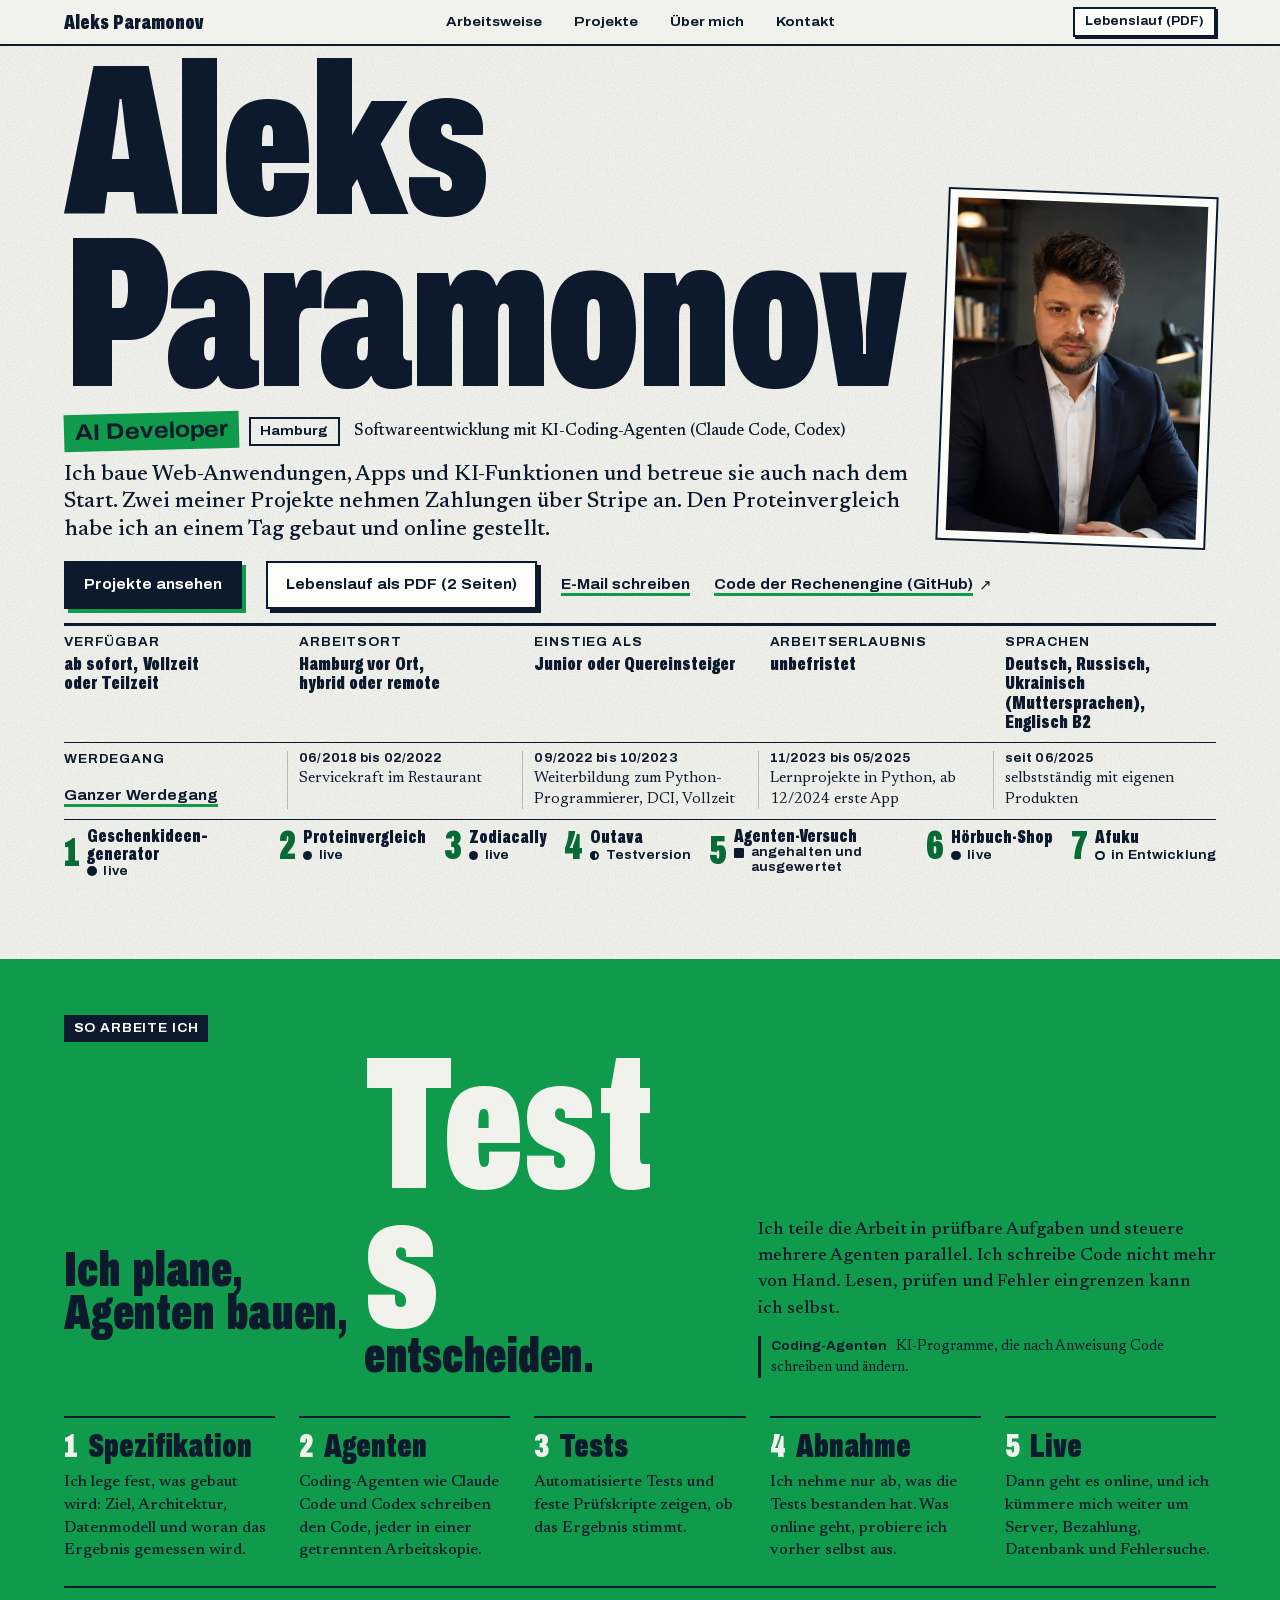
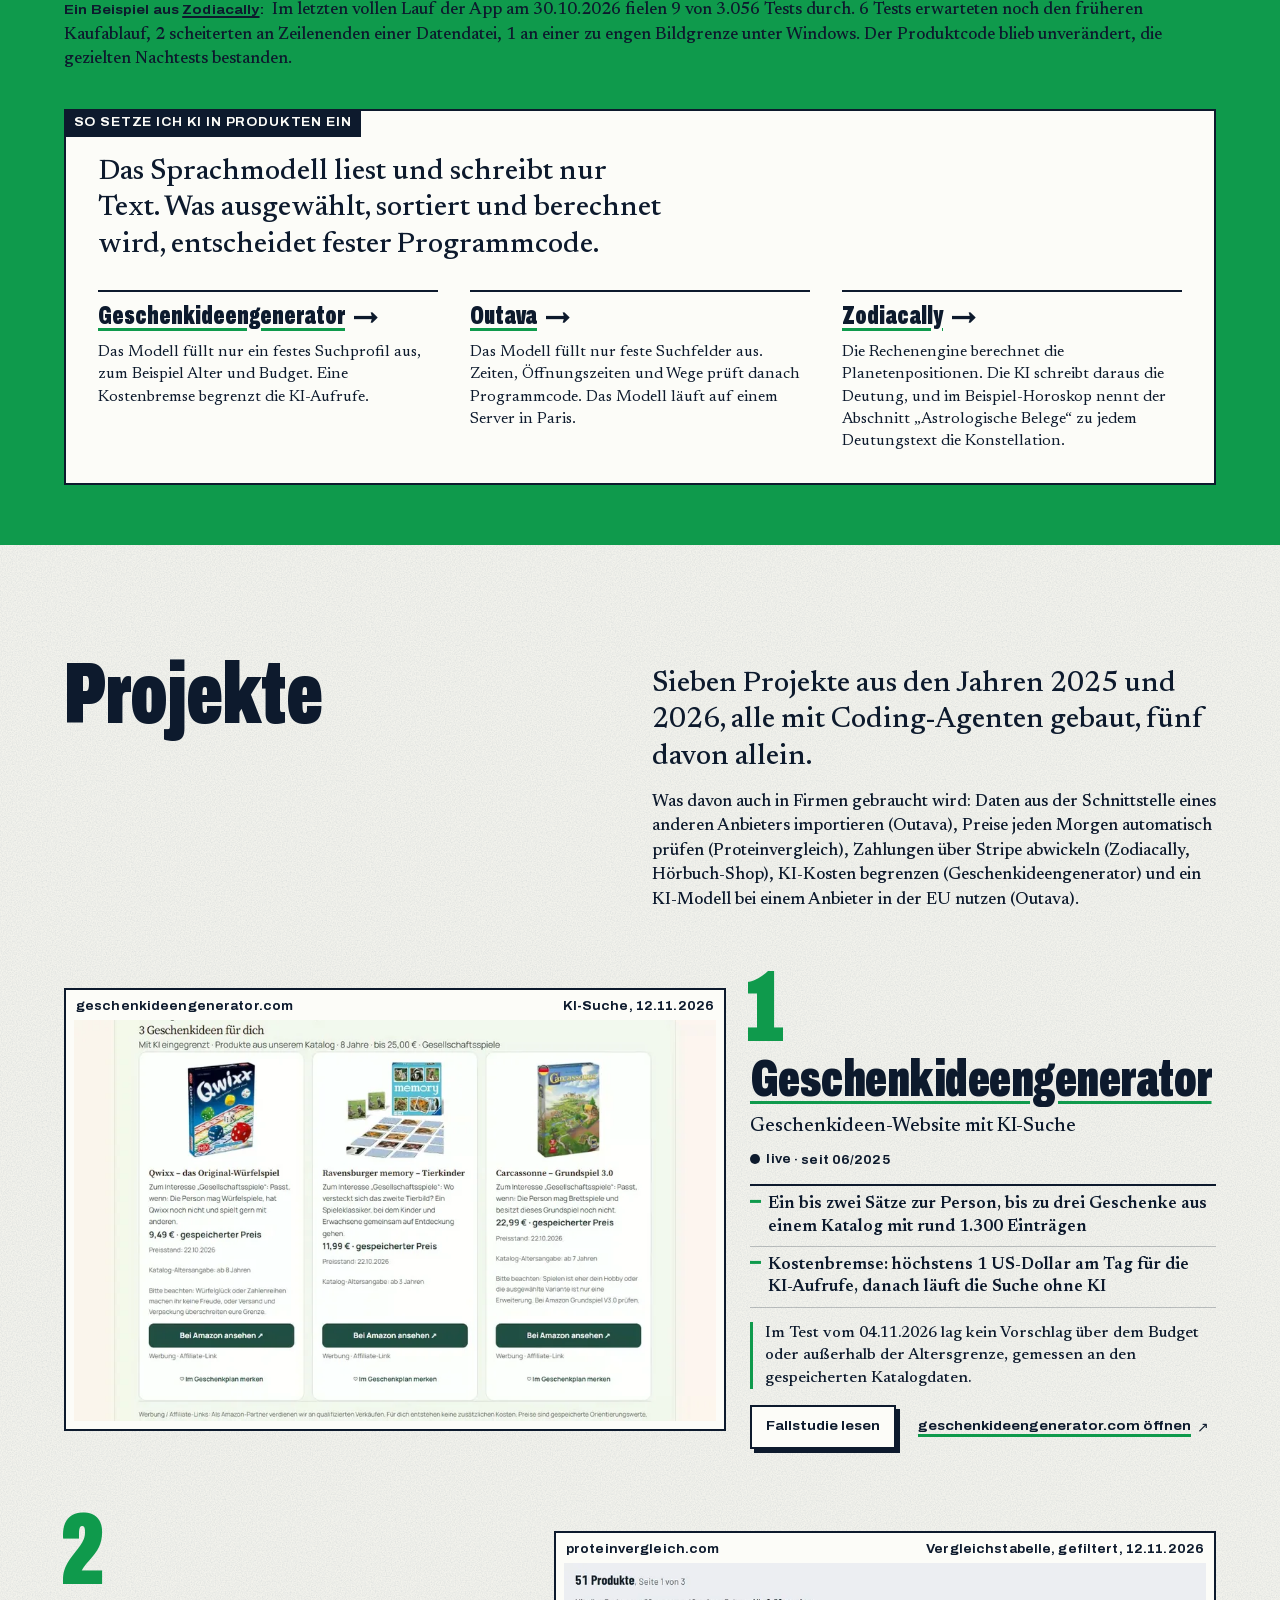
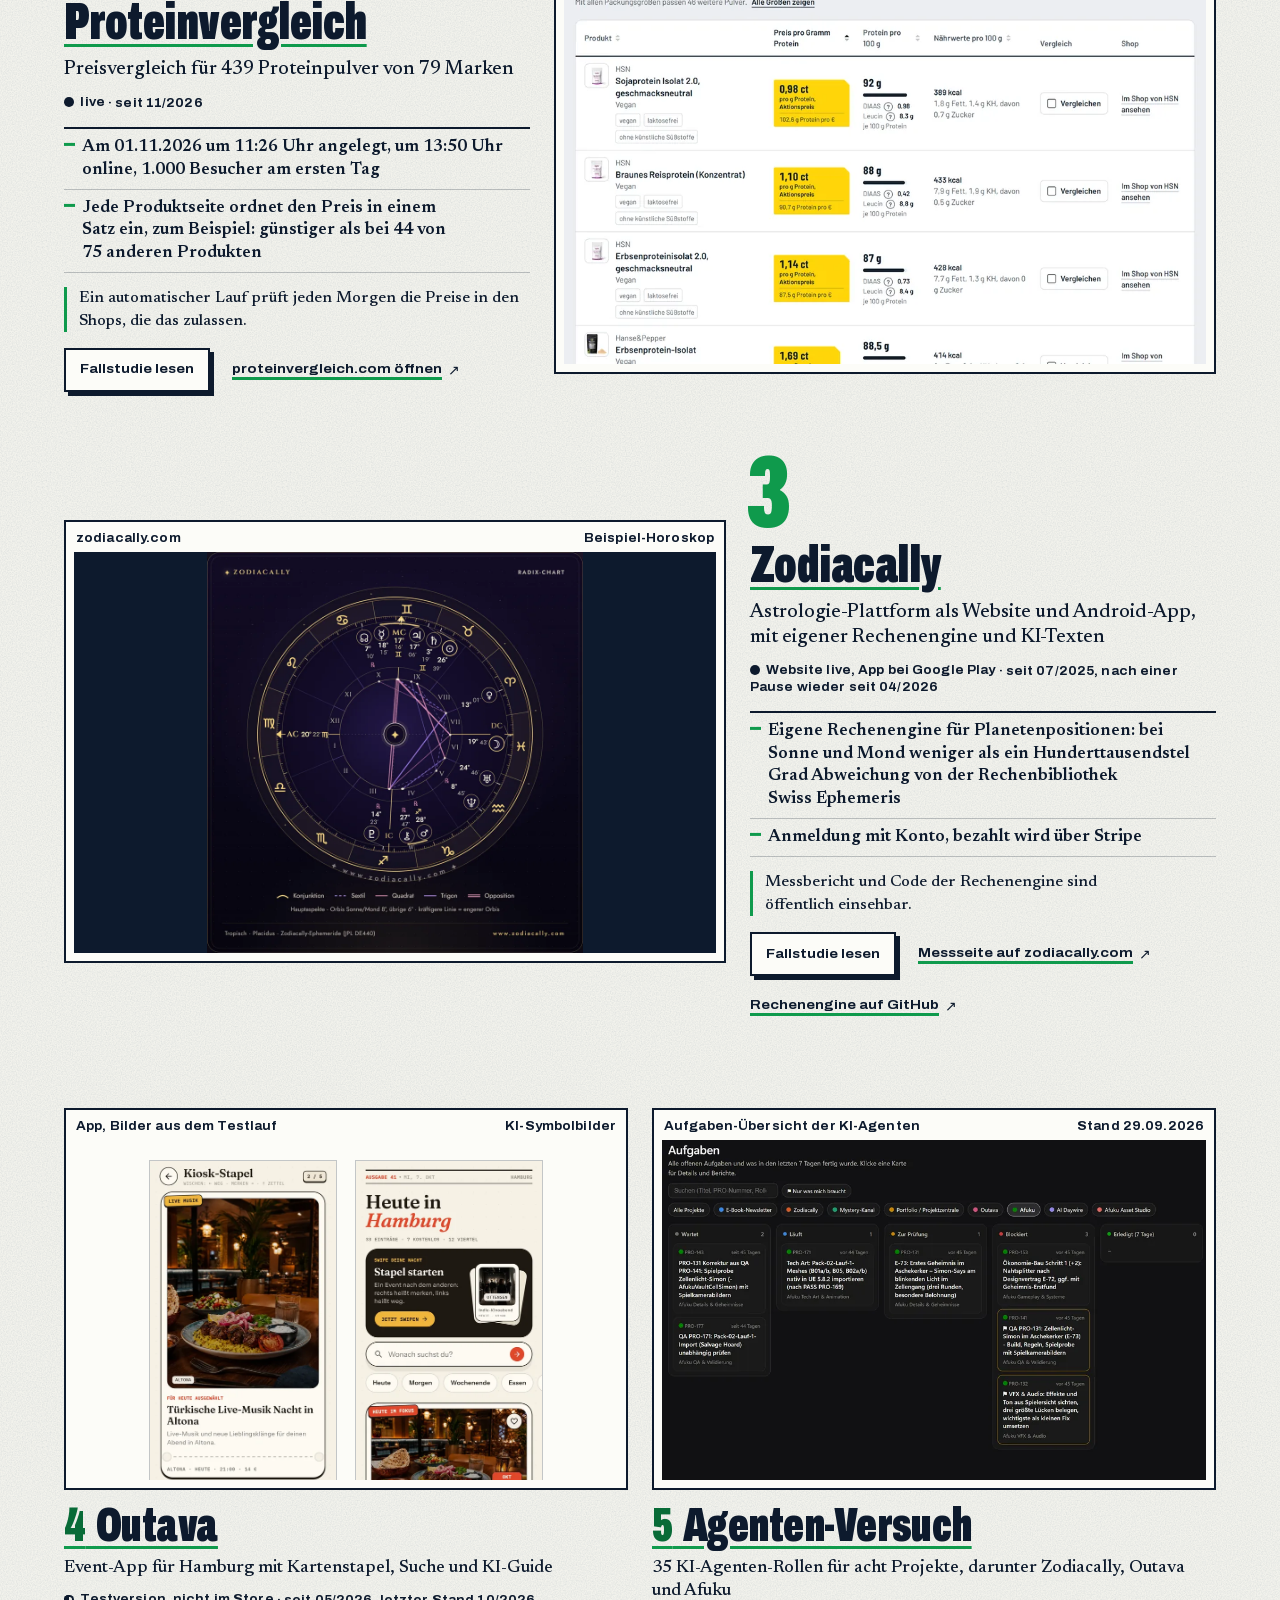
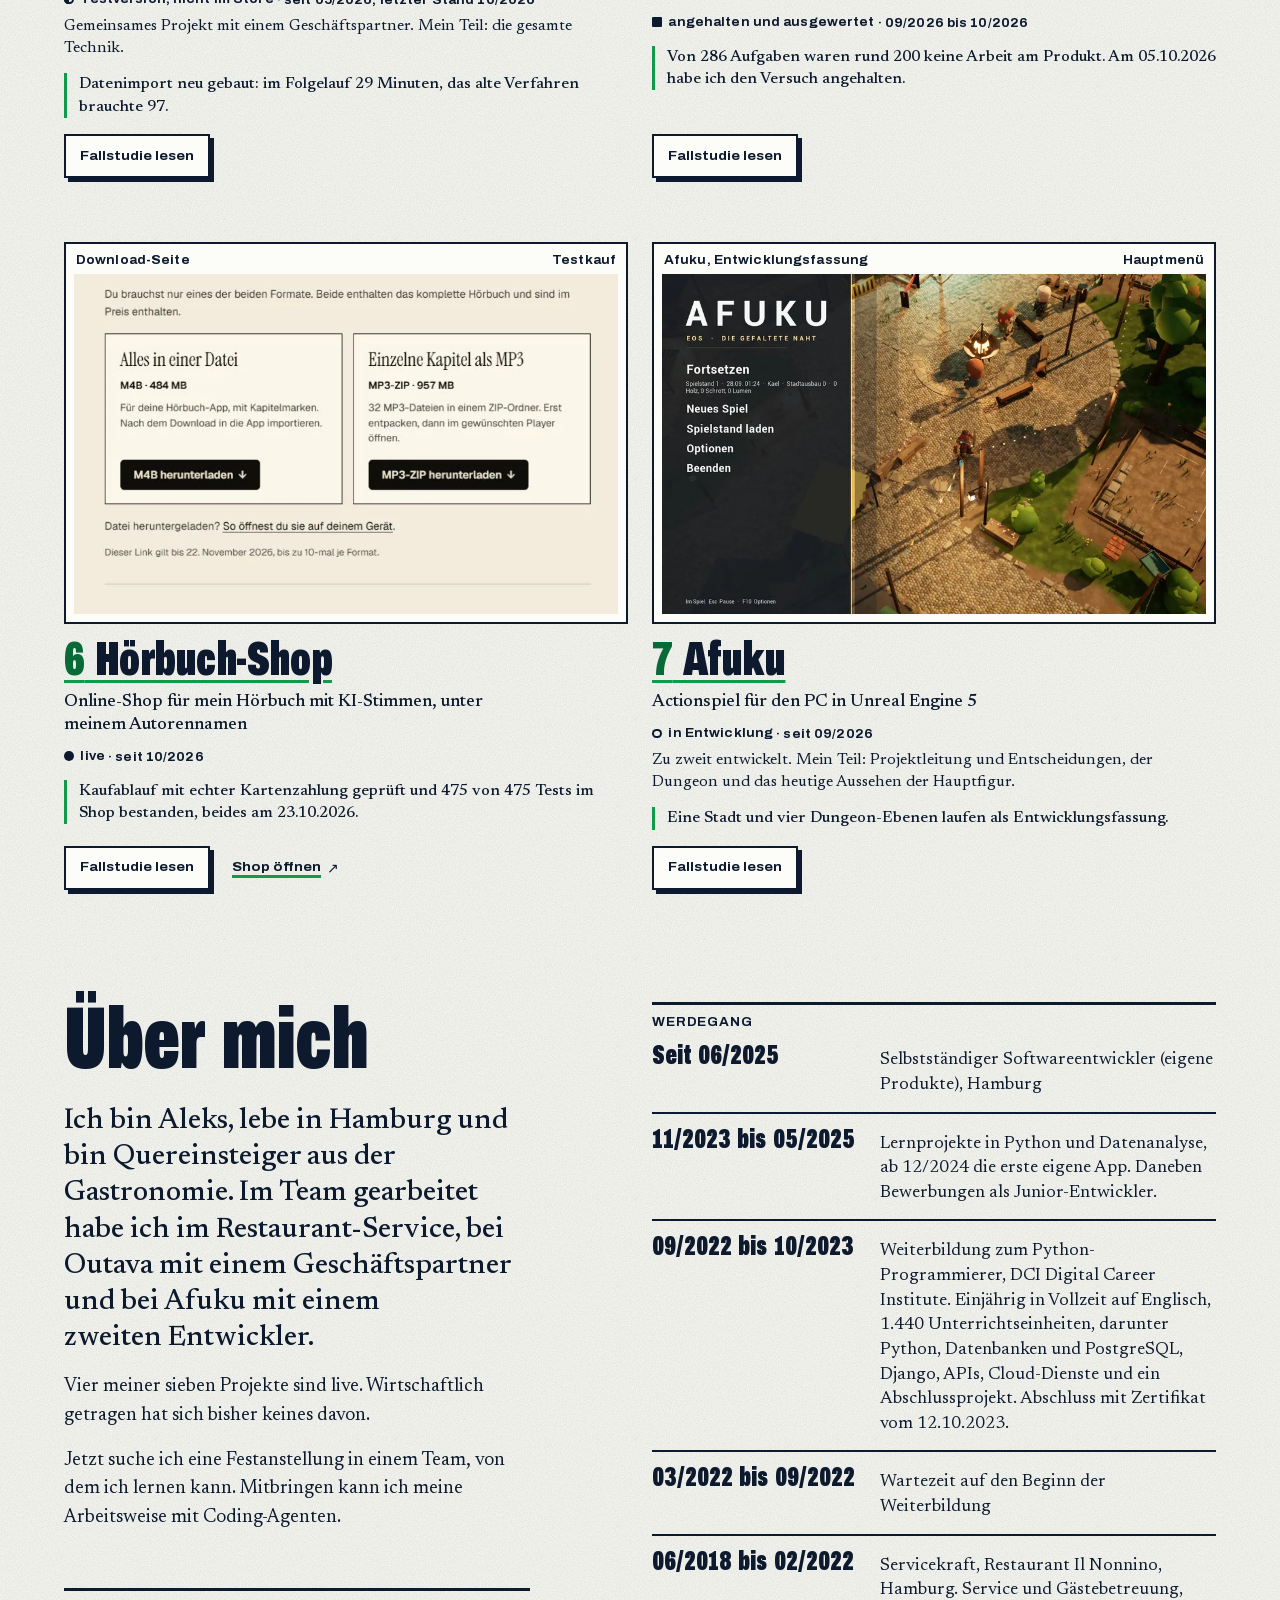
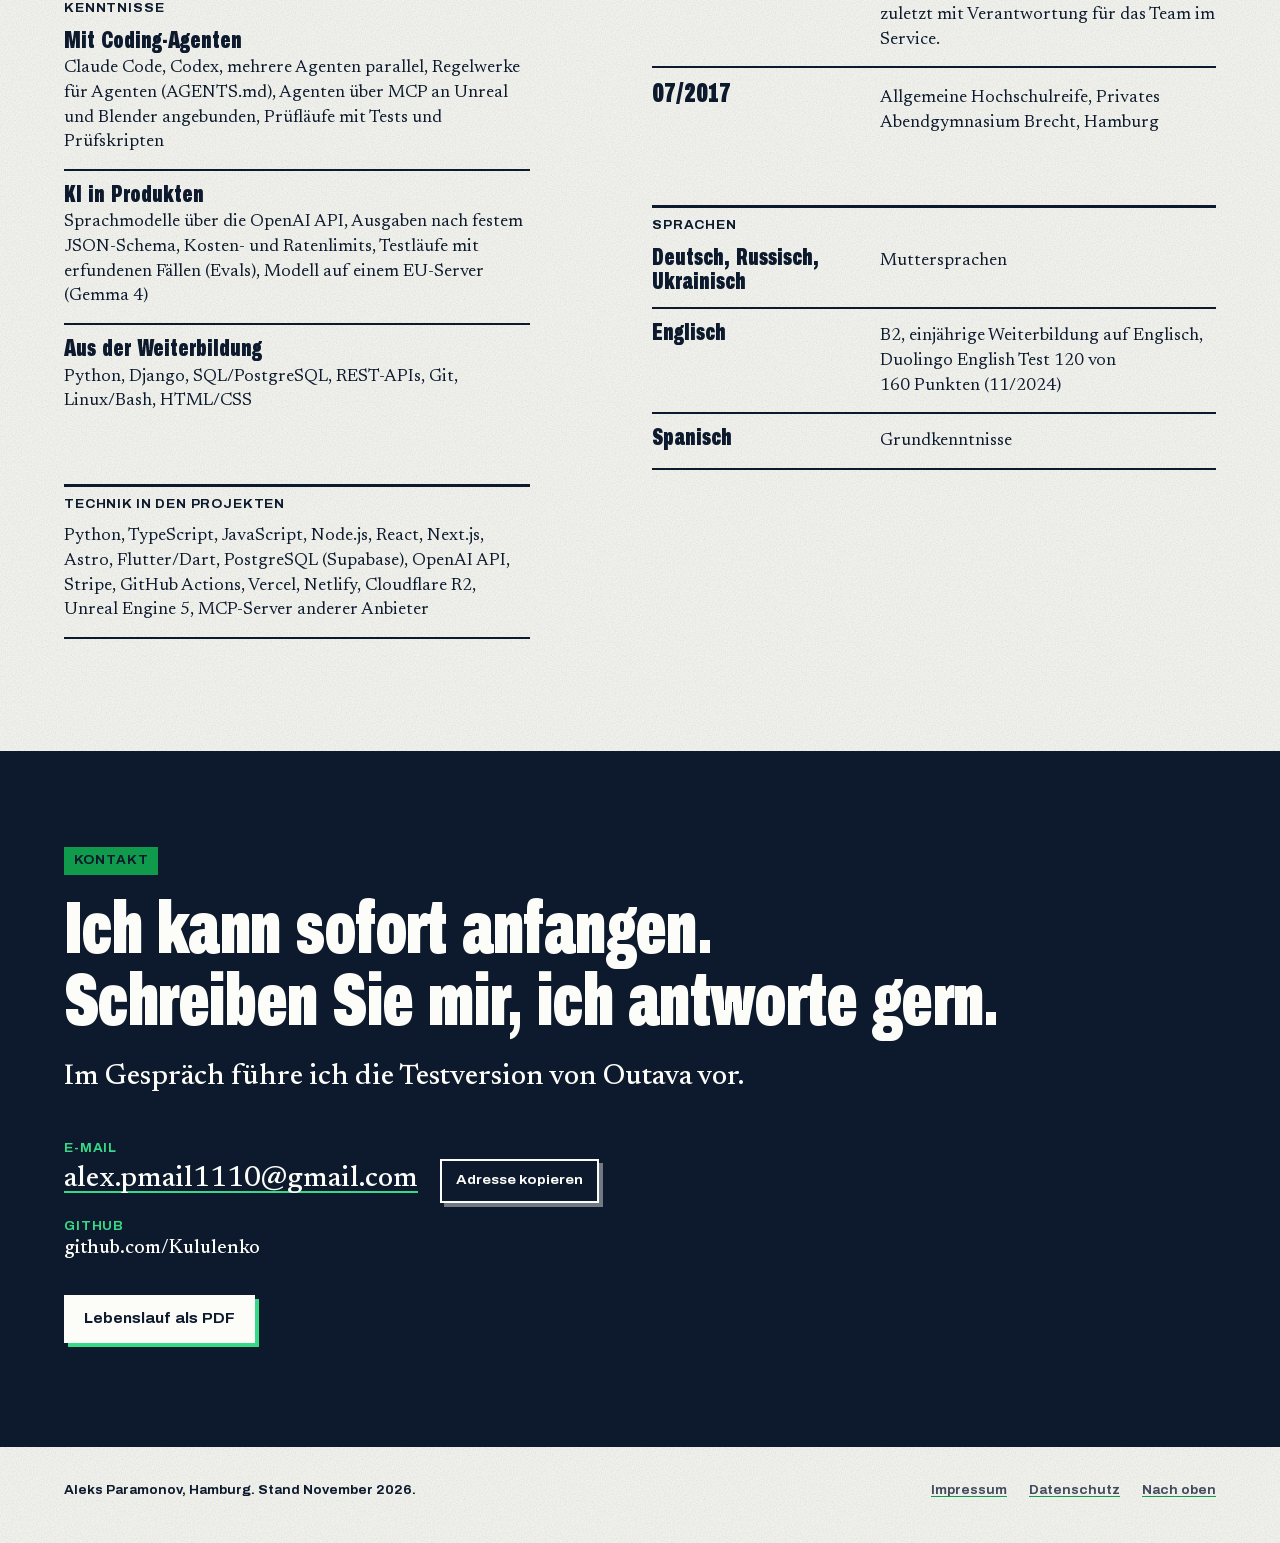
==== index.html @ b4097ba5 "Portfolio-Seite, erste Veröffentlichung Co-Authored-By: Claude Opus 5.5 <noreply@anthropic.com>" ====
<!doctype html>
<html lang="de">
<head>
<meta charset="utf-8">
<meta name="viewport" content="width=device-width, initial-scale=1">
<title>Aleks Paramonov, AI Developer in Hamburg</title>
<meta name="description" content="Portfolio von Aleks Paramonov, AI Developer in Hamburg. Web-Anwendungen, Apps und KI-Funktionen, gebaut mit Coding-Agenten. Sieben Projekte, vier live.">
<meta property="og:title" content="Aleks Paramonov, AI Developer in Hamburg">
<meta property="og:description" content="Portfolio von Aleks Paramonov, AI Developer in Hamburg. Web-Anwendungen, Apps und KI-Funktionen, gebaut mit Coding-Agenten. Sieben Projekte, vier live.">
<meta property="og:type" content="website">
<meta property="og:locale" content="de_DE">
<meta property="og:image" content="https://aleksparamonov.de/assets/kopf/teilen.jpg">
<meta property="og:image:width" content="1200">
<meta property="og:image:height" content="630">
<meta name="twitter:card" content="summary_large_image">
<meta name="theme-color" content="#F2F2EC">
<meta name="format-detection" content="telephone=no">
<link rel="icon" href="assets/icon.svg" type="image/svg+xml">
<link rel="apple-touch-icon" href="assets/icon-180.png">
<script>
document.documentElement.className += " js";
if (location.protocol !== "file:") {
  ["archivo-schmal-900", "archivo-breit-700", "newsreader-text"].forEach(function (n) {
    var l = document.createElement("link");
    l.rel = "preload"; l.as = "font"; l.type = "font/woff2"; l.crossOrigin = "anonymous";
    l.href = "assets/fonts/" + n + ".woff2";
    document.head.appendChild(l);
  });
}
</script>
<link rel="stylesheet" href="css/werkbuch.css">
<style>
#oben .kopf__portrait {
  border: 2px solid var(--tinte);
  padding: var(--passepartout);
  background: var(--zettel);
  box-shadow: none;
}
#oben .kopf__portrait img { width: 100%; height: auto; aspect-ratio: 435 / 580; object-fit: cover; }
#oben.kopf.blatt { padding-bottom: 0; }
#oben .kopf__link {
  display: inline-flex; align-items: center; gap: .35em; min-height: 44px;
  font-family: var(--f-etikett); font-weight: 700; font-size: .875rem; line-height: 1.15;
  text-decoration-line: underline; text-decoration-color: var(--gruen); text-decoration-thickness: 3px; text-underline-offset: .3em;
}
@media (hover: hover) and (pointer: fine) {
  #oben .kopf__link:hover { text-decoration-color: var(--tinte); }
}
#oben .kopf__link[href^="http"] { position: relative; padding-right: 1.35em; }
#oben .kopf__link[href^="http"]::after {
  content: "\2197" / ""; font-size: 1.1em; line-height: 1;
  position: absolute; right: 0; top: 50%; translate: 0 -50%;
}
#oben .kopf__knoepfe { align-items: center; }
#oben .kopf__fakten { grid-template-columns: repeat(2, minmax(0, 1fr)); }
#oben .kopf__fakten > div:last-child { grid-column: 1 / -1; }
#oben .kopf__fakten dd { text-wrap: balance; }
#oben .kopf__werdegang {
  display: grid; grid-template-columns: minmax(0, 1fr) auto; align-items: center; column-gap: 16px;
  margin-top: 18px; border-top: 1px solid var(--tinte);
}
#oben .kopf__etikett { grid-column: 1; grid-row: 1; font-family: var(--f-etikett); font-weight: 700; font-size: var(--t-etikett); line-height: 1.3; }
#oben .kopf__werdegang .kopf__link { grid-column: 2; grid-row: 1; }
#oben .kopf__werdegang ol { grid-column: 1 / -1; grid-row: 2; }
#oben .kopf__werdegang li { font-size: 1rem; line-height: 1.35; }
#oben .kopf__werdegang li + li { margin-top: 6px; }
#oben .kopf__werdegang b { margin-right: .3em; font-family: var(--f-etikett); font-weight: 700; font-size: var(--t-etikett); line-height: 1.3; letter-spacing: .01em; white-space: nowrap; }
@media (max-width: 699.98px) {
  #oben.kopf.blatt { grid-template-columns: minmax(0, 1fr) 30%; column-gap: 16px; }
  #oben .kopf__rolle { grid-column: 1; grid-row: 2; align-self: start; }
  #oben .kopf__portrait { grid-column: 2; grid-row: 2; align-self: start; margin: 10px 4px 0 0; }
  #oben .kopf__satz { grid-column: 1 / -1; grid-row: 3; margin-top: 16px; }
  #oben .kopf__knoepfe { grid-row: 4; gap: 8px 20px; margin-top: 16px; }
  #oben .kopf__knoepfe .knopf { flex: 1 1 100%; }
  #oben .kopf__fakten { grid-row: 5; margin-top: 16px; }
  #oben .kopf__fakten > div { padding: 6px 0 7px; }
  #oben .kopf__werdegang { grid-row: 6; margin-top: 14px; }
  #oben .kopf__werdegang ol { padding-bottom: 6px; }
  #oben .kopf__werdegang li + li { margin-top: 4px; }
  #oben .lage { grid-row: 7; grid-template-columns: minmax(0, 1fr); margin-top: 12px; }
  #oben .lage a { display: flex; flex-wrap: wrap; align-items: center; column-gap: 6px; row-gap: 0; min-height: 44px; padding: 2px 0; }
  #oben .lage__nr { flex: 0 0 1.3rem; font-size: 1.9rem; }
  #oben .lage__name { flex: 1 0 auto; }
  #oben .lage .stand { margin-left: auto; gap: .45em; text-align: right; white-space: nowrap; }
}
@media (max-width: 359.98px) {
  #oben .kopf__fakten dt { letter-spacing: .02em; }
  #oben .lage__name { flex-basis: calc(100% - 1.3rem - 6px); }
  #oben .lage .stand { margin-left: calc(1.3rem + 6px); text-align: left; }
}
@media (min-width: 700px) {
  #oben .kopf__portrait { grid-column: 7 / -1; grid-row: 2 / span 2; align-self: start; justify-self: end; width: 100%; margin: 28px 6px 0 0; box-shadow: none; }
  #oben .kopf__satz { grid-column: 1 / 7; grid-row: 2; }
  #oben .kopf__knoepfe { grid-column: 1 / 7; grid-row: 3; gap: 12px 24px; }
  #oben .kopf__fakten { grid-column: 1 / -1; grid-row: 4; grid-template-columns: repeat(6, minmax(0, 1fr)); justify-content: stretch; column-gap: 20px; }
  #oben .kopf__fakten > div { grid-column: span 2; }
  #oben .kopf__fakten > div:last-child { grid-column: span 4; }
  #oben .kopf__werdegang { grid-column: 1 / -1; grid-row: 5; margin-top: 22px; }
  #oben .lage { grid-row: 6; }
  #oben .kopf__werdegang ol { padding-bottom: 6px; }
  #oben .kopf__werdegang li + li { margin-top: 4px; }
}
@media (min-width: 1024px) {
  #oben.kopf.blatt { grid-template-rows: none; padding-top: 10px; }
  #oben .kopf__namefeld { grid-column: 2 / 11; grid-row: 1; }
  #oben .kopf__name { font-size: max(4.5rem, min(25.1cqi, calc((100vh - 545px) / 1.6))); }
  #oben .kopf__rolle { grid-column: 2 / 11; grid-row: 2; margin-top: 12px; }
  #oben .kopf__satz { grid-column: 2 / 11; grid-row: 3; margin-top: 12px; max-width: none; padding-right: 12px; }
  #oben .kopf__portrait {
    grid-column: 11 / -2; grid-row: 1 / span 3; align-self: end; justify-self: end;
    width: min(100%, max(140px, calc(100vh - 470px))); margin: 0 4px 0 0; z-index: auto;
  }
  #oben .kopf__knoepfe { grid-column: 2 / -2; grid-row: 4; margin-top: 16px; }
  #oben .kopf__fakten { grid-column: 2 / -2; grid-row: 5; margin-top: 14px; column-gap: 24px; }
  #oben .kopf__fakten > div { padding-top: 9px; }
  #oben .kopf__fakten dd { font-size: clamp(1.15rem, 1.5vw, 1.4rem); }
  #oben .kopf__werdegang { grid-column: 2 / -2; grid-row: 6; margin-top: 10px; padding-top: 2px; align-items: start; }
  #oben .kopf__etikett { padding-top: 6px; }
  #oben .kopf__werdegang .kopf__link { min-height: 0; padding: 5px 0 4px; }
  #oben .kopf__werdegang ol { display: grid; grid-template-columns: repeat(4, minmax(0, 1fr)); column-gap: 0; margin-top: 2px; padding-bottom: 0; }
  #oben .kopf__werdegang li + li { margin-top: 0; }
  #oben .kopf__werdegang li { font-size: .9rem; line-height: 1.3; padding: 0 10px; border-left: 1px solid var(--linie); }
  #oben .kopf__werdegang li:first-child { padding-left: 0; border-left: 0; }
  #oben .kopf__werdegang b { display: block; margin: 0 0 2px; }
  #oben .lage { grid-row: 7; margin-top: 10px; }
  #oben .lage a { min-height: 44px; padding-top: 7px; }
}
@media (min-width: 1024px) and (max-width: 1279.98px) {
  #oben .lage { grid-template-columns: repeat(4, minmax(0, 1fr)); justify-content: stretch; column-gap: 20px; }
}
@media (min-width: 1280px) {
  #oben .kopf__name { font-size: max(4.5rem, min(25.1cqi, calc((100vh - 512px) / 1.6))); }
  #oben .kopf__zusatz { max-width: none; white-space: nowrap; }
  #oben .kopf__fakten { grid-template-columns: repeat(5, minmax(0, 1fr)); column-gap: 24px; }
  #oben .kopf__fakten > div, #oben .kopf__fakten > div:last-child { grid-column: auto; }
  #oben .kopf__werdegang { grid-template-columns: repeat(5, minmax(0, 1fr)); grid-template-rows: auto 1fr; column-gap: 24px; padding-top: 8px; }
  #oben .kopf__etikett { grid-column: 1; grid-row: 1; padding-top: 1px; }
  #oben .kopf__werdegang .kopf__link { grid-column: 1; grid-row: 2; align-self: end; justify-self: start; padding: 0 0 5px; }
  #oben .kopf__werdegang ol { grid-column: 2 / -1; grid-row: 1 / span 2; margin-top: 0; grid-template-columns: subgrid; column-gap: normal; }
  #oben .kopf__werdegang li,
  #oben .kopf__werdegang li:first-child { position: relative; font-size: .98rem; padding: 0; border-left: 0; }
  #oben .kopf__werdegang li::before { content: ""; position: absolute; top: 0; bottom: 0; left: -12px; border-left: 1px solid var(--linie); }
}
</style>
<style>
#arbeitsweise { margin-top: 48px; padding-block: 32px 36px; }
#arbeitsweise a { text-decoration-color: var(--tinte); }
#arbeitsweise .leitsatz { display: grid; grid-template-columns: auto minmax(0, 1fr); grid-template-rows: 1fr auto auto; align-items: end; }
#arbeitsweise .leitsatz span { font-size: 7.6cqi; }
#arbeitsweise .leitsatz span:nth-child(1) { grid-column: 1; grid-row: 1; align-self: end; padding-right: 2.4cqi; }
#arbeitsweise .leitsatz span:nth-child(2) { grid-column: 1; grid-row: 2; padding-right: 2.4cqi; }
#arbeitsweise .leitsatz .leitsatz__tests { grid-column: 2; grid-row: 1 / span 2; font-size: 28.4cqi; line-height: .74; margin: 0; align-self: end; }
#arbeitsweise .leitsatz span:nth-child(4) { grid-column: 2; grid-row: 3; }
#arbeitsweise .arbeit__neben { margin-top: 16px; min-width: 0; }
#arbeitsweise .arbeit__absatz { font-size: 1.0625rem; line-height: 1.45; font-weight: 500; max-width: 34em; text-wrap: pretty; }
#arbeitsweise .wort { color: var(--tinte); border-left-color: var(--tinte); }
#arbeitsweise .arbeit__wort { margin-top: 12px; }
#arbeitsweise .schritte { margin-top: 20px; }
#arbeitsweise .schritte li { grid-template-columns: auto minmax(0, 1fr); column-gap: 10px; align-items: baseline; align-content: start; padding: 7px 0 8px; }
#arbeitsweise .schritte li::before { grid-row: 1; font-size: 1.5rem; line-height: 1; margin: 0; }
#arbeitsweise .schritte b { grid-column: 2; font-size: 1.5rem; line-height: 1; }
#arbeitsweise .schritte span { grid-column: 2; font-size: 1rem; line-height: 1.4; margin-top: 3px; }
#arbeitsweise .arbeit__fall { margin-top: 14px; font-size: 1rem; line-height: 1.45; font-weight: 500; text-wrap: pretty; }
#arbeitsweise .arbeit__fall b { font-family: var(--f-etikett); font-weight: 700; font-size: var(--t-etikett-gross); letter-spacing: .01em; margin-right: .3em; }
#arbeitsweise .ki {
  --ki-rand: 16px;
  position: relative; min-width: 0;
  margin-top: 20px; padding: 0 var(--ki-rand) 16px;
  background: var(--zettel); border: 2px solid var(--tinte);
  -webkit-print-color-adjust: exact; print-color-adjust: exact;
}
#arbeitsweise .ki__titel {
  display: table; justify-self: start; max-width: calc(100% + var(--ki-rand));
  margin: -2px 0 0 calc(-2px - var(--ki-rand));
}
#arbeitsweise .ki__satz { margin-top: 12px; font-size: 1.2rem; line-height: 1.3; font-weight: 500; text-wrap: pretty; }
#arbeitsweise .ki__liste { margin-top: 12px; display: grid; grid-template-columns: minmax(0, 1fr); gap: 10px; }
#arbeitsweise .ki__liste li { position: relative; border-top: 2px solid var(--tinte); padding-top: 7px; }
#arbeitsweise .ki__name {
  font-family: var(--f-plakat); font-weight: 900; font-size: 1.4rem; line-height: 1.1; letter-spacing: 0; word-spacing: .12em;
  text-decoration-color: var(--gruen); text-decoration-thickness: 3px; text-underline-offset: .16em;
  overflow-wrap: anywhere;
}
#arbeitsweise .ki__name::after { content: "\2192"; content: "\2192" / ""; display: inline-block; margin-left: .3em; }
#arbeitsweise .ki__name::before { content: ""; position: absolute; inset: 0; }
@media (hover: hover) and (pointer: fine) {
  #arbeitsweise .ki__liste li:hover .ki__name { text-decoration-thickness: 5px; }
}
#arbeitsweise .ki__liste p { margin-top: 4px; font-size: 1rem; line-height: 1.4; }
@media (max-width: 699.98px) {
  #arbeitsweise { margin-top: 40px; padding-block: 28px 32px; }
  #arbeitsweise .arbeit__neben { margin-top: 14px; }
  #arbeitsweise .arbeit__wort { margin-top: 10px; }
  #arbeitsweise .schritte { margin-top: 16px; }
  #arbeitsweise .schritte li { padding: 6px 0 7px; }
  #arbeitsweise .schritte span { grid-column: 1 / -1; margin-top: 2px; }
  #arbeitsweise .arbeit__fall { margin-top: 12px; }
  #arbeitsweise .ki { margin-top: 16px; padding-bottom: 14px; }
  #arbeitsweise .ki__satz { margin-top: 10px; }
  #arbeitsweise .ki__liste { margin-top: 10px; gap: 8px; }
  #arbeitsweise .ki__liste li { padding-top: 6px; }
}
@media (min-width: 700px) {
  #arbeitsweise { margin-top: 64px; padding-block: 56px 60px; }
  #arbeitsweise .arbeit__neben { margin-top: 24px; display: grid; grid-template-columns: minmax(0, 5fr) minmax(0, 3fr); column-gap: 20px; align-items: start; }
  #arbeitsweise .arbeit__absatz { font-size: 1.125rem; }
  #arbeitsweise .arbeit__wort { margin-top: 4px; }
  #arbeitsweise .schritte { margin-top: 34px; grid-template-columns: repeat(2, minmax(0, 1fr)); }
  #arbeitsweise .schritte li { grid-column: auto; padding: 8px 0 10px; }
  #arbeitsweise .schritte li:last-child { grid-column: 1 / -1; }
  #arbeitsweise .schritte li::before, #arbeitsweise .schritte b { font-size: 1.75rem; }
  #arbeitsweise .schritte span { grid-column: 1 / -1; line-height: 1.42; }
  #arbeitsweise .arbeit__fall { margin-top: 18px; }
  #arbeitsweise .ki { --ki-rand: 24px; margin-top: 36px; padding-bottom: 24px; }
  #arbeitsweise .ki__satz { margin-top: 14px; max-width: 26em; font-size: var(--t-vorspann); line-height: 1.27; }
  #arbeitsweise .ki__liste { margin-top: 20px; gap: 0; border-bottom: 2px solid var(--tinte); }
  #arbeitsweise .ki__liste li { display: grid; grid-template-columns: 17rem minmax(0, 1fr); column-gap: 20px; align-items: baseline; padding: 10px 0 12px; }
  #arbeitsweise .ki__liste p { margin-top: 0; }
  #arbeitsweise .ki__name { font-size: 1.5rem; white-space: nowrap; }
}
@media (min-width: 1024px) {
  #arbeitsweise { margin-top: 80px; padding-block: 56px 60px; }
  #arbeitsweise .leitsatz { grid-column: 2 / 9; grid-row: 2; }
  #arbeitsweise .arbeit__neben { grid-column: 9 / -2; grid-row: 2; align-self: end; display: block; margin: 0; padding-left: 8px; }
  #arbeitsweise .arbeit__absatz { font-size: 1.125rem; }
  #arbeitsweise .arbeit__wort { margin-top: 14px; }
  #arbeitsweise .schritte { margin-top: 38px; grid-template-columns: repeat(5, minmax(0, 1fr)); column-gap: 24px; border-bottom: 0; }
  #arbeitsweise .schritte li, #arbeitsweise .schritte li:last-child { grid-column: auto; padding: 12px 0 0; align-content: start; }
  #arbeitsweise .schritte li::before, #arbeitsweise .schritte b { font-size: 1.75rem; }
  #arbeitsweise .schritte span { margin-top: 8px; }
  #arbeitsweise .arbeit__fall { grid-column: 2 / -2; margin-top: 24px; border-top: 2px solid var(--tinte); padding-top: 11px; font-size: 1.0625rem; }
  #arbeitsweise .ki {
    --ki-rand: 32px; grid-column: 2 / -2; margin-top: 36px; padding-bottom: 30px;
    display: grid; grid-template-columns: repeat(3, minmax(0, 1fr)); column-gap: 32px; align-items: start;
  }
  #arbeitsweise .ki__titel { grid-column: 1 / -1; grid-row: 1; }
  #arbeitsweise .ki__satz { grid-column: 1 / 3; grid-row: 2; margin-top: 18px; max-width: none; text-wrap: balance; }
  #arbeitsweise .ki__liste { grid-column: 1 / -1; grid-row: 3; margin-top: 26px; grid-template-columns: subgrid; gap: 0; column-gap: normal; border-bottom: 0; align-items: stretch; }
  #arbeitsweise .ki__liste li { display: block; padding: 10px 0 0; }
  #arbeitsweise .ki__liste p { margin-top: 6px; }
  #arbeitsweise .ki__name { font-size: 1.3rem; }
}
@media (min-width: 1280px) {
  #arbeitsweise .schritte li::before, #arbeitsweise .schritte b { font-size: 2.1rem; }
  #arbeitsweise .ki__name { font-size: 1.6rem; }
}
@media print {
  #arbeitsweise { padding-block: 10pt; }
  #arbeitsweise .leitsatz { display: block; }
  #arbeitsweise .leitsatz span { font-size: 26pt; padding: 0; }
  #arbeitsweise .leitsatz .leitsatz__tests { font-size: 48pt; }
  #arbeitsweise .ki { background: none; display: block; }
  #arbeitsweise .ki__titel { margin: 0; }
  #arbeitsweise .ki__name::after, #arbeitsweise .ki__name::before { content: none; }
}
</style>
<style>
#projekte { padding-top: var(--abschnitt); }
#projekte .projekte__titel {
  font-family: var(--f-plakat); font-weight: 900; letter-spacing: -.012em; word-spacing: .12em;
  font-size: var(--t-rubrik); line-height: .86;
}
#projekte .projekte__vorspann { font-size: var(--t-vorspann); line-height: 1.27; font-weight: 500; margin-top: 10px; max-width: 26em; text-wrap: pretty; }
#projekte .projekte__bruecke { margin-top: 10px; font-size: 1rem; line-height: 1.45; font-weight: 500; max-width: 36em; text-wrap: pretty; }
#projekte .karte__bild .abzug__rahmen { margin: 0; }
#projekte .karte__bild .abzug__rahmen::after { content: none; }
#projekte .karte__bild a.abzug__bild { cursor: pointer; }
#projekte .karte__bild .abzug__kopf > span + span { margin-left: auto; }
#projekte .karte__bild img { width: 100%; height: auto; aspect-ratio: 16 / 10; object-fit: cover; }
#projekte .karte__paar {
  display: grid; grid-template-columns: repeat(2, minmax(0, 1fr)); grid-template-rows: minmax(0, 1fr); column-gap: 5%;
  aspect-ratio: 16 / 10; padding: 4% 14% 0; background: var(--zettel); overflow: hidden;
}
#projekte .karte__paar img {
  width: 100%; height: 100%; aspect-ratio: auto; object-fit: cover; object-position: top;
  outline: 1px solid var(--linie); outline-offset: 0;
}
#projekte .karte__text { container-type: inline-size; min-width: 0; }
#projekte .karte__nr {
  font-family: var(--f-plakat); font-weight: 900; color: var(--gruen);
  font-size: 4.4rem; line-height: .74; margin: 0 0 10px -.04em;
}
#projekte .karte__titel {
  font-family: var(--f-plakat); font-weight: 900; letter-spacing: -.01em; word-spacing: .12em;
  font-size: min(3.6rem, 11.2cqi); line-height: .9; hyphens: manual; overflow-wrap: anywhere;
}
#projekte .karte__titel a { text-decoration-thickness: .06em; text-underline-offset: .1em; }
#projekte .karte__kurz { font-size: 1.2rem; line-height: 1.3; font-weight: 500; margin-top: 12px; text-wrap: pretty; }
#projekte .karte__stand { margin-top: 12px; font-family: var(--f-etikett); font-weight: 700; font-size: var(--t-etikett); line-height: 1.35; letter-spacing: .01em; }
#projekte .karte__stand .stand { display: inline-flex; vertical-align: baseline; }
#projekte .karte__anteil { font-size: 1rem; line-height: 1.4; margin-top: 6px; }
#projekte .karte__punkte { margin-top: 16px; border-top: 2px solid var(--tinte); }
#projekte .karte__punkte li {
  display: grid; grid-template-columns: 1.1rem minmax(0, 1fr); align-items: baseline;
  padding: 7px 0 8px; border-bottom: 1px solid var(--linie);
  font-size: 1.06rem; line-height: 1.32; font-weight: 600; text-wrap: pretty;
}
#projekte .karte__punkte li::before { content: ""; width: .62em; height: 3px; background: var(--gruen); translate: 0 -.3em; }
#projekte .karte__kennzeile {
  margin-top: 14px; max-width: 36em;
  font-family: var(--f-text); font-weight: 500; font-size: 1rem; line-height: 1.4; letter-spacing: 0;
  border-left: 3px solid var(--gruen); padding-left: 12px; text-wrap: pretty;
}
#projekte .karte__knoepfe { display: flex; flex-wrap: wrap; align-items: center; gap: 8px 22px; margin-top: 16px; }
#projekte .karte__link {
  display: inline-flex; align-items: center; gap: .35em; min-height: 44px;
  font-family: var(--f-etikett); font-weight: 700; font-size: var(--t-etikett-gross); line-height: 1.2;
  text-decoration-thickness: 3px; text-underline-offset: .3em;
}
#projekte .karte__link[href^="http"] { position: relative; padding-right: 1.35em; }
#projekte .karte__link[href^="http"]::after {
  content: "\2197" / ""; font-size: 1.1em; line-height: 1;
  position: absolute; right: 0; top: 50%; translate: 0 -50%;
}
#projekte .karte--gross { margin-top: 56px; row-gap: 18px; scroll-margin-top: 8px; }
#projekte .projekte__kopf + .karte--gross { margin-top: 24px; }
#projekte .karte--rund .karte__bild img { aspect-ratio: 1029 / 1100; object-fit: contain; }
#projekte .karten { margin-top: 64px; row-gap: 52px; }
#projekte .karte--klein { min-width: 0; scroll-margin-top: 8px; display: flex; flex-direction: column; }
#projekte .karte--klein .karte__text { margin-top: 14px; flex: 1 0 auto; display: flex; flex-direction: column; align-items: flex-start; }
#projekte .karte--klein .karte__text > * { max-width: 100%; }
#projekte .karte--klein .karte__titel { font-size: min(2.7rem, 11cqi); }
#projekte .karte--klein .karte__nr { display: inline; font-size: 1em; margin: 0; color: var(--gruen-tief); }
#projekte .karte--klein .karte__titel a { text-decoration-color: var(--gruen); }
#projekte .karte--klein .karte__kurz { font-size: 1.1rem; margin-top: 10px; }
#projekte .karte--klein .karte__knoepfe { margin-top: auto; padding-top: 16px; }
@media (hover: hover) and (pointer: fine) {
  #projekte .karte__titel a:hover { text-decoration-color: var(--tinte); }
  #projekte .karte__link:hover { text-decoration-color: var(--tinte); }
}
@media (max-width: 699.98px) {
  #projekte { padding-top: 32px; }
  #projekte .projekte__kopf + .karte--gross { margin-top: 20px; }
}
@media (min-width: 700px) {
  #projekte .projekte__kopf { align-items: end; }
  #projekte .projekte__vorspann { margin-top: 14px; }
  #projekte .projekte__bruecke { font-size: 1.0625rem; margin-top: 12px; }
  #projekte .projekte__kopf + .karte--gross { margin-top: 36px; }
  #projekte .karte--gross { margin-top: 72px; column-gap: 20px; align-items: center; }
  #projekte .karte__nr { font-size: 5.6rem; }
  #projekte .karte--gross > .karte__bild { grid-column: 1 / 5; grid-row: 1; }
  #projekte .karte--gross > .karte__text { grid-column: 5 / -1; grid-row: 1; }
  #projekte .karte--bild-rechts > .karte__bild { grid-column: 5 / -1; }
  #projekte .karte--bild-rechts > .karte__text { grid-column: 1 / 5; }
  #projekte .karte--rund .karte__bild img { aspect-ratio: 16 / 10; }
  #projekte .karten { margin-top: 88px; row-gap: 64px; align-items: stretch; }
  #projekte .karten > .karte:nth-child(odd) { grid-column: 1 / 5; }
  #projekte .karten > .karte:nth-child(even) { grid-column: 5 / -1; }
}
@media (min-width: 1024px) {
  #projekte .projekte__kopf { align-items: start; row-gap: 0; }
  #projekte .projekte__titel { grid-column: 2 / 8; grid-row: 1 / span 2; align-self: start; }
  #projekte .projekte__vorspann { grid-column: 8 / -2; grid-row: 1; margin: .35em 0 0; }
  #projekte .projekte__bruecke { grid-column: 8 / -2; grid-row: 2; margin-top: 14px; max-width: 34em; }
  #projekte .karte--gross { margin-top: 64px; column-gap: 24px; }
  #projekte .projekte__kopf + .karte--gross { margin-top: 56px; }
  #projekte .karte--gross > .karte__bild { grid-column: 2 / 9; }
  #projekte .karte--gross > .karte__text { grid-column: 9 / -2; }
  #projekte .karte--bild-rechts > .karte__bild { grid-column: 7 / -2; }
  #projekte .karte--bild-rechts > .karte__text { grid-column: 2 / 7; }
  #projekte .karte__nr { font-size: 6.4rem; }
  #projekte .karten { margin-top: 80px; column-gap: 24px; row-gap: 64px; }
  #projekte .karten > .karte:nth-child(odd) { grid-column: 2 / 8; }
  #projekte .karten > .karte:nth-child(even) { grid-column: 8 / -2; }
  #projekte .karte--klein .karte__titel { font-size: min(3rem, 10.4cqi); }
}
</style>
<style>
#ueber-mich .ueber__werdegang,
#ueber-mich .ueber__kenntnisse,
#ueber-mich .ueber__sprachen { margin-top: 48px; }
#ueber-mich .rubrik { margin-bottom: 0; }
#ueber-mich .rubrik + dl { margin-top: 6px; }
#ueber-mich .rubrik + dl > div:first-child { border-top: 0; padding-top: 6px; }
#ueber-mich .ueber__liste { border-bottom: 2px solid var(--tinte); }
#ueber-mich .ueber__liste > div { display: grid; grid-template-columns: minmax(0, 1fr); row-gap: 4px; padding: 12px 0 14px; border-top: 2px solid var(--tinte); }
#ueber-mich .ueber__liste dt { font-family: var(--f-plakat); font-weight: 900; font-size: 1.45rem; line-height: 1.02; word-spacing: .12em; letter-spacing: 0; }
#ueber-mich .ueber__liste dd { font-size: 1.1rem; line-height: 1.4; max-width: 36em; }
#ueber-mich .ueber__technik { margin-top: 48px; }
#ueber-mich .ueber__technik p {
  margin-top: 6px; padding: 6px 0 14px; border-bottom: 2px solid var(--tinte);
  font-size: 1.1rem; line-height: 1.4; max-width: 36em; text-wrap: pretty;
}
#ueber-mich .zeitleiste,
#ueber-mich .ueber__kenntnisse .ueber__liste { border-bottom: 0; }
@media (max-width: 1023.98px) {
  #ueber-mich .ueber__technik p { border-bottom: 0; }
}
@media (min-width: 700px) {
  #ueber-mich .ueber__werdegang,
  #ueber-mich .ueber__kenntnisse,
  #ueber-mich .ueber__sprachen,
  #ueber-mich .ueber__technik { margin-top: 56px; }
  #ueber-mich .ueber__liste > div { grid-template-columns: 13.5rem minmax(0, 1fr); column-gap: 20px; align-items: baseline; }
}
@media (min-width: 1024px) {
  #ueber-mich.blatt { align-items: start; grid-template-rows: auto auto 1fr; }
  #ueber-mich .ueber__kurz { grid-column: 2 / 7; grid-row: 1; }
  #ueber-mich .ueber__werdegang { grid-column: 8 / -2; grid-row: 1 / span 2; margin-top: 0; }
  #ueber-mich .ueber__kenntnisse { grid-column: 2 / 7; grid-row: 2 / span 2; margin-top: 56px; }
  #ueber-mich .ueber__sprachen { grid-column: 8 / -2; grid-row: 3; margin-top: 56px; }
  #ueber-mich .fliesstext { margin-top: 28px; }
  #ueber-mich .fliesstext p:first-child { font-size: clamp(1.3rem, .5rem + 1.6vw, 1.8rem); }
  #ueber-mich .ueber__kenntnisse .ueber__liste > div { grid-template-columns: minmax(0, 1fr); }
  #ueber-mich .ueber__sprachen .ueber__liste > div { grid-template-columns: 15rem minmax(0, 1fr); }
}
@media (min-width: 1024px) and (max-width: 1279.98px) {
  #ueber-mich .zeitleiste > div,
  #ueber-mich .ueber__sprachen .ueber__liste > div { grid-template-columns: minmax(0, 1fr); }
  #ueber-mich .zeitleiste dt { font-size: 1.7rem; }
}
@media (min-width: 1280px) and (max-width: 1439.98px) {
  #ueber-mich .zeitleiste > div,
  #ueber-mich .ueber__sprachen .ueber__liste > div { grid-template-columns: 13rem minmax(0, 1fr); }
  #ueber-mich .zeitleiste dt { font-size: 1.7rem; }
}
</style>
<style>
#kontakt .kontakt__text {
  max-width: none;
  font-family: var(--f-plakat); font-weight: 900; letter-spacing: -.008em; word-spacing: .1em;
  font-size: var(--t-punkt); line-height: .98; text-wrap: balance;
}
#kontakt .kontakt__angebot { margin-top: 16px; max-width: 30em; font-size: var(--t-vorspann); line-height: 1.27; font-weight: 500; text-wrap: pretty; }
#kontakt .kontakt__zeile { display: flex; flex-wrap: wrap; align-items: center; gap: 10px 22px; max-width: 100%; }
#kontakt .kontakt__zeile > a {
  font-family: var(--f-text); font-weight: 500; font-size: var(--t-vorspann); letter-spacing: 0; word-spacing: normal; line-height: 1.2;
  text-decoration-thickness: 2px; text-underline-offset: .18em; overflow-wrap: anywhere;
}
#kontakt .kontakt__kopieren[hidden] { display: none; }
#kontakt .kontakt__meldung { font-family: var(--f-etikett); font-weight: 700; font-size: var(--t-etikett); line-height: 1.3; color: var(--gruen-hell); }
#kontakt .kontakt__meldung:empty { display: none; }
#kontakt .kontakt__name {
  font-family: var(--f-text); font-weight: 500; font-size: 1.125rem; line-height: 1.4;
  overflow-wrap: anywhere; padding-top: 2px;
}
@media (min-width: 1024px) {
  #kontakt .blatt { align-items: end; }
  #kontakt .kontakt__titel { grid-column: 2 / -2; grid-row: 1; }
  #kontakt .kontakt__text { grid-column: 2 / -2; grid-row: 2; font-size: min(var(--t-rubrik), 5.7vw); line-height: 1; }
  #kontakt .kontakt__text span { display: block; }
  #kontakt .kontakt__angebot { grid-column: 2 / -2; grid-row: 3; margin-top: 22px; }
  #kontakt .kontakt__wege { grid-column: 2 / -2; grid-row: 4; margin-top: 44px; }
  #kontakt .kontakt__knoepfe { grid-column: 2 / -2; grid-row: 5; justify-self: start; margin: 32px 0 0; }
  #kontakt .kontakt__name { font-size: 1.1875rem; }
}
</style>
<script src="js/werkbuch.js" defer></script>
</head>
<body>
<a class="sprung" href="#inhalt">Zum Inhalt springen</a>
<nav class="leiste" aria-label="Abschnitte der Seite">
  <div class="leiste__innen">
    <a class="leiste__marke" href="#oben">Aleks Paramonov</a>
    <ul class="leiste__wege">
      <li class="leiste__breit"><a href="#arbeitsweise">Arbeitsweise</a></li>
      <li><a href="#projekte">Projekte</a></li>
      <li><a href="#ueber-mich">Über mich</a></li>
      <li><a href="#kontakt">Kontakt</a></li>
    </ul>
    <a class="leiste__pdf" href="assets/Aleks_Paramonov_Lebenslauf.pdf" target="_blank" rel="noopener">Lebenslauf<span class="leiste__lang"> (PDF)</span></a>
  </div>
  <div class="leiste__fortschritt" aria-hidden="true"><span></span></div>
</nav>

<main id="inhalt">

<section class="kopf blatt" id="oben" aria-labelledby="name">
  <div class="kopf__namefeld">
    <h1 id="name" class="kopf__name"><span>Aleks</span> <span>Paramonov</span></h1>
  </div>

  <div class="kopf__rolle">
    <p class="kopf__beruf">AI Developer</p>
    <p class="kopf__ort">Hamburg</p>
    <p class="kopf__zusatz">Softwareentwicklung mit KI-Coding-Agenten (Claude Code, Codex)</p>
  </div>

  <figure class="kopf__portrait">
    <img src="assets/kopf/portrait.webp" width="435" height="580" alt="Porträt von Aleks Paramonov: dunkles Sakko, weißes Hemd, im Hintergrund ein Regal und eine Schreibtischlampe" fetchpriority="high">
  </figure>

  <p class="kopf__satz">Ich baue Web-Anwendungen, Apps und KI-Funktionen und betreue sie auch nach dem Start. Zwei meiner Projekte nehmen Zahlungen über Stripe an. Den Proteinvergleich habe ich an einem Tag gebaut und online gestellt.</p>

  <p class="kopf__knoepfe">
    <a class="knopf knopf--haupt" href="#projekte">Projekte ansehen</a>
    <a class="knopf" href="assets/Aleks_Paramonov_Lebenslauf.pdf" target="_blank" rel="noopener">Lebenslauf als PDF (2&nbsp;Seiten)</a>
    <a class="kopf__link" href="mailto:alex.pmail1110@gmail.com?subject=AI%20Developer%2C%20Aleks%20Paramonov">E-Mail schreiben</a>
    <a class="kopf__link" href="https://github.com/Kululenko/zodiacally-ephemeris" rel="noopener">Code der Rechenengine (GitHub)</a>
  </p>

  <dl class="kopf__fakten">
    <div><dt>Verfügbar</dt><dd>ab sofort, Vollzeit oder Teilzeit</dd></div>
    <div><dt>Arbeitsort</dt><dd>Hamburg vor Ort, hybrid oder remote</dd></div>
    <div><dt>Einstieg als</dt><dd>Junior oder Quereinsteiger</dd></div>
    <div><dt>Arbeits&shy;erlaubnis</dt><dd>unbefristet</dd></div>
    <div><dt>Sprachen</dt><dd>Deutsch, Russisch, Ukrainisch (Muttersprachen), Englisch B2</dd></div>
  </dl>

  <div class="kopf__werdegang">
    <p class="kopf__etikett" id="kopf-werdegang">Werdegang</p>
    <ol aria-labelledby="kopf-werdegang">
      <li><b>06/2018 bis 02/2022</b> Servicekraft im Restaurant</li>
      <li><b>09/2022 bis 10/2023</b> Weiterbildung zum Python-Programmierer, DCI, Vollzeit</li>
      <li><b>11/2023 bis 05/2025</b> Lernprojekte in Python, ab 12/2024 erste App</li>
      <li><b>seit 06/2025</b> selbstständig mit eigenen Produkten</li>
    </ol>
    <a class="kopf__link" href="#werdegang">Ganzer Werdegang</a>
  </div>

  <ol class="lage" aria-label="Sieben Projekte und ihr Stand">
    <li><a href="geschenkideen.html"><b class="lage__nr">1</b><span class="lage__name">Geschenkideen&shy;generator</span><span class="stand stand--live">live</span></a></li>
    <li><a href="proteinvergleich.html"><b class="lage__nr">2</b><span class="lage__name">Protein&shy;vergleich</span><span class="stand stand--live">live</span></a></li>
    <li><a href="zodiacally.html"><b class="lage__nr">3</b><span class="lage__name">Zodiacally</span><span class="stand stand--live">live</span></a></li>
    <li><a href="outava.html"><b class="lage__nr">4</b><span class="lage__name">Outava</span><span class="stand stand--test">Testversion</span></a></li>
    <li><a href="agenten.html"><b class="lage__nr">5</b><span class="lage__name">Agenten-Versuch</span><span class="stand stand--versuch">angehalten und ausgewertet</span></a></li>
    <li><a href="hoerbuch.html"><b class="lage__nr">6</b><span class="lage__name">Hörbuch-Shop</span><span class="stand stand--live">live</span></a></li>
    <li><a href="afuku.html"><b class="lage__nr">7</b><span class="lage__name">Afuku</span><span class="stand stand--bau">in Entwicklung</span></a></li>
  </ol>
</section>

<section class="arbeit" id="arbeitsweise" aria-labelledby="arbeit-titel">
  <div class="blatt">
    <h2 class="rubrik" id="arbeit-titel">So arbeite ich</h2>
    <p class="leitsatz"><span>Ich plane,</span> <span>Agenten bauen,</span> <span class="leitsatz__tests">Tests</span> <span>entscheiden.</span></p>
    <div class="arbeit__neben">
      <p class="arbeit__absatz">Ich teile die Arbeit in prüfbare Aufgaben und steuere mehrere Agenten parallel. Ich schreibe Code nicht mehr von Hand. Lesen, prüfen und Fehler eingrenzen kann ich selbst.</p>
      <p class="wort arbeit__wort"><b>Coding-Agenten</b> KI-Programme, die nach Anweisung Code schreiben und ändern.</p>
    </div>

    <ol class="schritte">
      <li><b>Spezifikation</b> <span>Ich lege fest, was gebaut wird: Ziel, Architektur, Datenmodell und woran das Ergebnis gemessen wird.</span></li>
      <li><b>Agenten</b> <span>Coding-Agenten wie Claude Code und Codex schreiben den Code, jeder in einer getrennten Arbeitskopie.</span></li>
      <li><b>Tests</b> <span>Automatisierte Tests und feste Prüfskripte zeigen, ob das Ergebnis stimmt.</span></li>
      <li><b>Abnahme</b> <span>Ich nehme nur ab, was die Tests bestanden hat. Was online geht, probiere ich vorher selbst aus.</span></li>
      <li><b>Live</b> <span>Dann geht es online, und ich kümmere mich weiter um Server, Bezahlung, Datenbank und Fehlersuche.</span></li>
    </ol>

    <p class="arbeit__fall"><b>Ein Beispiel aus <a href="zodiacally.html#zodiacally-punkt-3">Zodiacally</a>:</b> Im letzten vollen Lauf der App am 30.10.2026 fielen 9&nbsp;von 3.056&nbsp;Tests durch. 6&nbsp;Tests erwarteten noch den früheren Kaufablauf, 2&nbsp;scheiterten an Zeilenenden einer Datendatei, 1&nbsp;an einer zu engen Bildgrenze unter Windows. Der Produktcode blieb unverändert, die gezielten Nachtests bestanden.</p>

    <section class="ki" aria-labelledby="ki-titel">
      <h3 class="rubrik ki__titel" id="ki-titel">So setze ich KI in Produkten ein</h3>
      <p class="ki__satz">Das Sprachmodell liest und schreibt nur Text. Was ausgewählt, sortiert und berechnet wird, entscheidet fester Programmcode.</p>
      <ul class="ki__liste">
        <li><a class="ki__name" href="geschenkideen.html#geschenkideen-punkt-1">Geschenkideengenerator</a> <p>Das Modell füllt nur ein festes Suchprofil aus, zum Beispiel Alter und Budget. Eine Kostenbremse begrenzt die KI-Aufrufe.</p></li>
        <li><a class="ki__name" href="outava.html#outava-punkt-2">Outava</a> <p>Das Modell füllt nur feste Suchfelder aus. Zeiten, Öffnungszeiten und Wege prüft danach Programmcode. Das Modell läuft auf einem Server in Paris.</p></li>
        <li><a class="ki__name" href="zodiacally.html#zodiacally-punkt-2">Zodiacally</a> <p>Die Rechenengine berechnet die Planetenpositionen. Die KI schreibt daraus die Deutung, und im Beispiel-Horoskop nennt der Abschnitt „Astrologische Belege“ zu jedem Deutungstext die Konstellation.</p></li>
      </ul>
    </section>
  </div>
</section>

<section class="projekte" id="projekte" aria-labelledby="projekte-titel">
  <div class="blatt projekte__kopf">
    <h2 class="projekte__titel" id="projekte-titel">Projekte</h2>
    <p class="projekte__vorspann">Sieben Projekte aus den Jahren 2025 und 2026, alle mit Coding-Agenten gebaut, fünf davon allein.</p>
    <p class="projekte__bruecke">Was davon auch in Firmen gebraucht wird: Daten aus der Schnittstelle eines anderen Anbieters importieren (Outava), Preise jeden Morgen automatisch prüfen (Proteinvergleich), Zahlungen über Stripe abwickeln (Zodiacally, Hörbuch-Shop), KI-Kosten begrenzen (Geschenkideengenerator) und ein KI-Modell bei einem Anbieter in der EU nutzen (Outava).</p>
  </div>

  <article class="karte karte--gross blatt" id="geschenkideen" aria-labelledby="geschenkideen-karte">
    <figure class="abzug karte__bild">
      <div class="abzug__flaeche">
        <div class="abzug__rahmen">
          <p class="abzug__kopf"><span>geschenkideen<wbr>generator.com</span><span>KI-Suche, 12.11.2026</span></p>
          <a class="abzug__bild" href="geschenkideen.html" tabindex="-1" aria-hidden="true">
            <img src="assets/projekte/geschenkideen-900.webp"
                 srcset="assets/projekte/geschenkideen-900.webp 900w, assets/projekte/geschenkideen.webp 1280w"
                 sizes="(min-width: 1024px) 58vw, (min-width: 700px) 48vw, 92vw"
                 width="1280" height="800" loading="lazy" decoding="async"
                 alt="Drei Produktkarten mit den Spielen Qwixx, memory und Carcassonne. Jede Karte zeigt Bild, Begründung, Preis, Altersangabe und den Hinweis Werbung.">
          </a>
        </div>
      </div>
    </figure>
    <div class="karte__text">
      <p class="karte__nr" aria-hidden="true">1</p>
      <h3 class="karte__titel" id="geschenkideen-karte"><a href="geschenkideen.html">Geschenkideen&shy;generator</a></h3>
      <p class="karte__kurz">Geschenkideen-Website mit KI-Suche</p>
      <p class="karte__stand"><span class="stand stand--live">live</span> <span>· seit 06/2025</span></p>
      <ul class="karte__punkte">
        <li>Ein bis zwei Sätze zur Person, bis zu drei Geschenke aus einem Katalog mit rund 1.300&nbsp;Einträgen</li>
        <li>Kostenbremse: höchstens 1&nbsp;US-Dollar am Tag für die KI-Aufrufe, danach läuft die Suche ohne KI</li>
      </ul>
      <p class="karte__kennzeile">Im Test vom 04.11.2026 lag kein Vorschlag über dem Budget oder außerhalb der Altersgrenze, gemessen an den gespeicherten Katalogdaten.</p>
      <p class="karte__knoepfe">
        <a class="knopf knopf--klein" href="geschenkideen.html">Fallstudie lesen<span class="unsichtbar">: Geschenkideengenerator</span></a>
        <a class="karte__link" href="https://geschenkideengenerator.com/" rel="noopener">geschenkideengenerator.com öffnen</a>
      </p>
    </div>
  </article>

  <article class="karte karte--gross karte--bild-rechts blatt" id="proteinvergleich" aria-labelledby="proteinvergleich-karte">
    <figure class="abzug karte__bild">
      <div class="abzug__flaeche">
        <div class="abzug__rahmen">
          <p class="abzug__kopf"><span>proteinvergleich.com</span><span>Vergleichstabelle, gefiltert, 12.11.2026</span></p>
          <a class="abzug__bild" href="proteinvergleich.html" tabindex="-1" aria-hidden="true">
            <img src="assets/projekte/proteinvergleich-900.webp"
                 srcset="assets/projekte/proteinvergleich-900.webp 900w, assets/projekte/proteinvergleich.webp 1800w"
                 sizes="(min-width: 1024px) 58vw, (min-width: 700px) 48vw, 92vw"
                 width="1800" height="1125" loading="lazy" decoding="async"
                 alt="Tabelle mit 51 Proteinpulvern, gefiltert auf vegan, ohne künstliche Süßstoffe und eine Packungsgröße. Jede Zeile zeigt Marke, Produkt, ein gelbes Preisschild, den Proteingehalt und die Nährwerte.">
          </a>
        </div>
      </div>
    </figure>
    <div class="karte__text">
      <p class="karte__nr" aria-hidden="true">2</p>
      <h3 class="karte__titel" id="proteinvergleich-karte"><a href="proteinvergleich.html">Protein&shy;vergleich</a></h3>
      <p class="karte__kurz">Preisvergleich für 439&nbsp;Proteinpulver von 79&nbsp;Marken</p>
      <p class="karte__stand"><span class="stand stand--live">live</span> <span>· seit 11/2026</span></p>
      <ul class="karte__punkte">
        <li>Am 01.11.2026 um 11:26&nbsp;Uhr angelegt, um 13:50&nbsp;Uhr online, 1.000&nbsp;Besucher am ersten Tag</li>
        <li>Jede Produktseite ordnet den Preis in einem Satz ein, zum Beispiel: günstiger als bei 44&nbsp;von 75&nbsp;anderen Produkten</li>
      </ul>
      <p class="karte__kennzeile">Ein automatischer Lauf prüft jeden Morgen die Preise in den Shops, die das zulassen.</p>
      <p class="karte__knoepfe">
        <a class="knopf knopf--klein" href="proteinvergleich.html">Fallstudie lesen<span class="unsichtbar">: Proteinvergleich</span></a>
        <a class="karte__link" href="https://www.proteinvergleich.com/" rel="noopener">proteinvergleich.com öffnen</a>
      </p>
    </div>
  </article>

  <article class="karte karte--gross karte--rund blatt" id="zodiacally" aria-labelledby="zodiacally-karte">
    <figure class="abzug karte__bild">
      <div class="abzug__flaeche">
        <div class="abzug__rahmen">
          <p class="abzug__kopf"><span>zodiacally.com</span><span>Beispiel-Horoskop</span></p>
          <a class="abzug__bild" href="zodiacally.html" tabindex="-1" aria-hidden="true">
            <img src="assets/projekte/zodiacally-900.webp"
                 srcset="assets/projekte/zodiacally-900.webp 842w, assets/projekte/zodiacally.webp 1029w"
                 sizes="(min-width: 1024px) 36vw, (min-width: 700px) 40vw, 92vw"
                 width="1029" height="1100" loading="lazy" decoding="async"
                 alt="Kreisförmiges Geburtshoroskop mit den zwölf Tierkreiszeichen, Planetensymbolen mit Gradangaben und farbigen Aspektlinien. Unten steht der Hinweis auf die Zodiacally-Ephemeride.">
          </a>
        </div>
      </div>
    </figure>
    <div class="karte__text">
      <p class="karte__nr" aria-hidden="true">3</p>
      <h3 class="karte__titel" id="zodiacally-karte"><a href="zodiacally.html">Zodiacally</a></h3>
      <p class="karte__kurz">Astrologie-Plattform als Website und Android-App, mit eigener Rechenengine und KI-Texten</p>
      <p class="karte__stand"><span class="stand stand--live">Website live, App bei Google Play</span> <span>· seit 07/2025, nach einer Pause wieder seit 04/2026</span></p>
      <ul class="karte__punkte">
        <li>Eigene Rechenengine für Planetenpositionen: bei Sonne und Mond weniger als ein Hunderttausendstel Grad Abweichung von der Rechenbibliothek Swiss Ephemeris</li>
        <li>Anmeldung mit Konto, bezahlt wird über Stripe</li>
      </ul>
      <p class="karte__kennzeile">Messbericht und Code der Rechenengine sind öffentlich einsehbar.</p>
      <p class="karte__knoepfe">
        <a class="knopf knopf--klein" href="zodiacally.html">Fallstudie lesen<span class="unsichtbar">: Zodiacally</span></a>
        <a class="karte__link" href="https://www.zodiacally.com/de/ephemeris/" rel="noopener">Messseite auf zodiacally.com</a>
        <a class="karte__link" href="https://github.com/Kululenko/zodiacally-ephemeris" rel="noopener">Rechenengine auf GitHub</a>
      </p>
    </div>
  </article>

  <div class="karten blatt">

    <article class="karte karte--klein" id="outava" aria-labelledby="outava-karte">
      <figure class="abzug karte__bild">
        <div class="abzug__flaeche">
          <div class="abzug__rahmen">
            <p class="abzug__kopf"><span>App, Bilder aus dem Testlauf</span><span>KI-Symbolbilder</span></p>
            <a class="abzug__bild" href="outava.html" tabindex="-1" aria-hidden="true">
              <span class="karte__paar">
                <img src="assets/outava/stapel-900.webp"
                     width="416" height="900" loading="lazy" decoding="async"
                     alt="Eine große Veranstaltungskarte mit dem Foto eines gedeckten Restauranttischs, darunter Titel, Stadtteil, Uhrzeit und Preis.">
                <img src="assets/outava/start-900.webp"
                     width="416" height="900" loading="lazy" decoding="async"
                     alt="App-Startseite „Heute in Hamburg“ mit einem Kasten „Stapel starten“, einem Suchfeld, Schnellfiltern wie Heute und Wochenende und einer großen Veranstaltungskarte.">
              </span>
            </a>
          </div>
        </div>
      </figure>
      <div class="karte__text">
        <h3 class="karte__titel" id="outava-karte"><a href="outava.html"><span class="karte__nr" aria-hidden="true">4</span> Outava</a></h3>
        <p class="karte__kurz">Event-App für Hamburg mit Kartenstapel, Suche und KI-Guide</p>
        <p class="karte__stand"><span class="stand stand--test">Testversion, nicht im Store</span> <span>· seit 05/2026, letzter Stand 10/2026</span></p>
        <p class="karte__anteil">Gemeinsames Projekt mit einem Geschäftspartner. Mein Teil: die gesamte Technik.</p>
        <p class="karte__kennzeile">Datenimport neu gebaut: im Folgelauf 29&nbsp;Minuten, das alte Verfahren brauchte 97.</p>
        <p class="karte__knoepfe">
          <a class="knopf knopf--klein" href="outava.html">Fallstudie lesen<span class="unsichtbar">: Outava</span></a>
        </p>
      </div>
    </article>

    <article class="karte karte--klein" id="agenten" aria-labelledby="agenten-karte">
      <figure class="abzug karte__bild">
        <div class="abzug__flaeche">
          <div class="abzug__rahmen">
            <p class="abzug__kopf"><span>Aufgaben-Übersicht der KI-Agenten</span><span>Stand 29.09.2026</span></p>
            <a class="abzug__bild" href="agenten.html" tabindex="-1" aria-hidden="true">
              <img src="assets/projekte/agenten-900.webp"
                   srcset="assets/projekte/agenten-900.webp 900w, assets/projekte/agenten.webp 1400w"
                   sizes="(min-width: 1024px) 44vw, (min-width: 700px) 44vw, 92vw"
                   width="1400" height="875" loading="lazy" decoding="async"
                   alt="Board mit den Spalten Wartet, Läuft, Zur Prüfung, Blockiert und Erledigt. Der Filter Afuku ist gewählt. In den Spalten liegen sieben Aufgabenkarten mit Titel und zuständiger Rolle.">
            </a>
          </div>
        </div>
      </figure>
      <div class="karte__text">
        <h3 class="karte__titel" id="agenten-karte"><a href="agenten.html"><span class="karte__nr" aria-hidden="true">5</span> Agenten-Versuch</a></h3>
        <p class="karte__kurz">35&nbsp;KI-Agenten-Rollen für acht Projekte, darunter Zodiacally, Outava und Afuku</p>
        <p class="karte__stand"><span class="stand stand--versuch">angehalten und ausgewertet</span> <span>· 09/2026 bis 10/2026</span></p>
        <p class="karte__kennzeile">Von 286&nbsp;Aufgaben waren rund 200&nbsp;keine Arbeit am Produkt. Am 05.10.2026 habe ich den Versuch angehalten.</p>
        <p class="karte__knoepfe">
          <a class="knopf knopf--klein" href="agenten.html">Fallstudie lesen<span class="unsichtbar">: Agenten-Versuch</span></a>
        </p>
      </div>
    </article>

    <article class="karte karte--klein" id="hoerbuch" aria-labelledby="hoerbuch-karte">
      <figure class="abzug karte__bild">
        <div class="abzug__flaeche">
          <div class="abzug__rahmen">
            <p class="abzug__kopf"><span>Download-Seite</span><span>Testkauf</span></p>
            <a class="abzug__bild" href="hoerbuch.html" tabindex="-1" aria-hidden="true">
              <img src="assets/projekte/hoerbuch.webp"
                   width="800" height="500" loading="lazy" decoding="async"
                   alt="Ausschnitt der Download-Seite mit zwei Kästen zum Herunterladen: alles in einer Datei als M4B und einzelne Kapitel als MP3.">
            </a>
          </div>
        </div>
      </figure>
      <div class="karte__text">
        <h3 class="karte__titel" id="hoerbuch-karte"><a href="hoerbuch.html"><span class="karte__nr" aria-hidden="true">6</span> Hörbuch-Shop</a></h3>
        <p class="karte__kurz">Online-Shop für mein Hörbuch mit KI-Stimmen, unter meinem Autorennamen</p>
        <p class="karte__stand"><span class="stand stand--live">live</span> <span>· seit 10/2026</span></p>
        <p class="karte__kennzeile">Kaufablauf mit echter Kartenzahlung geprüft und 475&nbsp;von 475&nbsp;Tests im Shop bestanden, beides am 23.10.2026.</p>
        <p class="karte__knoepfe">
          <a class="knopf knopf--klein" href="hoerbuch.html">Fallstudie lesen<span class="unsichtbar">: Hörbuch-Shop</span></a>
          <a class="karte__link" href="https://alekskavalenko.de/hoerbuch" rel="noopener">Shop öffnen</a>
        </p>
      </div>
    </article>

    <article class="karte karte--klein" id="afuku" aria-labelledby="afuku-karte">
      <figure class="abzug karte__bild">
        <div class="abzug__flaeche">
          <div class="abzug__rahmen">
            <p class="abzug__kopf"><span>Afuku, Entwicklungsfassung</span><span>Hauptmenü</span></p>
            <a class="abzug__bild" href="afuku.html" tabindex="-1" aria-hidden="true">
              <img src="assets/projekte/afuku-900.webp"
                   srcset="assets/projekte/afuku-900.webp 900w, assets/projekte/afuku.webp 1440w"
                   sizes="(min-width: 1024px) 44vw, (min-width: 700px) 44vw, 92vw"
                   width="1440" height="900" loading="lazy" decoding="async"
                   alt="Titelbild mit dem Schriftzug Afuku und den Menüpunkten Fortsetzen, Neues Spiel, Spielstand laden, Optionen und Beenden. Rechts ein gepflasterter Platz mit Lagerfeuer, gesehen von schräg oben.">
            </a>
          </div>
        </div>
      </figure>
      <div class="karte__text">
        <h3 class="karte__titel" id="afuku-karte"><a href="afuku.html"><span class="karte__nr" aria-hidden="true">7</span> Afuku</a></h3>
        <p class="karte__kurz">Actionspiel für den PC in Unreal Engine&nbsp;5</p>
        <p class="karte__stand"><span class="stand stand--bau">in Entwicklung</span> <span>· seit 09/2026</span></p>
        <p class="karte__anteil">Zu zweit entwickelt. Mein Teil: Projektleitung und Entscheidungen, der Dungeon und das heutige Aussehen der Hauptfigur.</p>
        <p class="karte__kennzeile">Eine Stadt und vier Dungeon-Ebenen laufen als Entwicklungsfassung.</p>
        <p class="karte__knoepfe">
          <a class="knopf knopf--klein" href="afuku.html">Fallstudie lesen<span class="unsichtbar">: Afuku</span></a>
        </p>
      </div>
    </article>

  </div>
</section>

<section class="abschnitt ueber blatt" id="ueber-mich" aria-labelledby="ueber-titel">
  <div class="ueber__kurz" id="kurz-zu-mir">
    <h2 class="abschnitt__titel" id="ueber-titel">Über mich</h2>
    <div class="fliesstext">
      <p>Ich bin Aleks, lebe in Hamburg und bin Quereinsteiger aus der Gastronomie. Im Team gearbeitet habe ich im Restaurant-Service, bei Outava mit einem Geschäftspartner und bei Afuku mit einem zweiten Entwickler.</p>
      <p>Vier meiner sieben Projekte sind live. Wirtschaftlich getragen hat sich bisher keines davon.</p>
      <p>Jetzt suche ich eine Festanstellung in einem Team, von dem ich lernen kann. Mitbringen kann ich meine Arbeitsweise mit Coding-Agenten.</p>
    </div>
  </div>

  <div class="ueber__werdegang" id="werdegang">
    <h3 class="rubrik">Werdegang</h3>
    <dl class="zeitleiste">
      <div><dt>Seit 06/2025</dt><dd>Selbstständiger Softwareentwickler (eigene Produkte), Hamburg</dd></div>
      <div><dt>11/2023 bis 05/2025</dt><dd>Lernprojekte in Python und Datenanalyse, ab 12/2024 die erste eigene App. Daneben Bewerbungen als Junior-Entwickler.</dd></div>
      <div><dt>09/2022 bis 10/2023</dt><dd>Weiterbildung zum Python-Programmierer, DCI Digital Career Institute. Einjährig in Vollzeit auf Englisch, 1.440&nbsp;Unterrichtseinheiten, darunter Python, Datenbanken und PostgreSQL, Django, APIs, Cloud-Dienste und ein Abschlussprojekt. Abschluss mit Zertifikat vom 12.10.2023.</dd></div>
      <div><dt>03/2022 bis 09/2022</dt><dd>Wartezeit auf den Beginn der Weiterbildung</dd></div>
      <div><dt>06/2018 bis 02/2022</dt><dd>Servicekraft, Restaurant Il Nonnino, Hamburg. Service und Gästebetreuung, zuletzt mit Verantwortung für das Team im Service.</dd></div>
      <div><dt>07/2017</dt><dd>Allgemeine Hochschulreife, Privates Abendgymnasium Brecht, Hamburg</dd></div>
    </dl>
  </div>

  <div class="ueber__kenntnisse">
    <h3 class="rubrik">Kenntnisse</h3>
    <dl class="ueber__liste">
      <div><dt>Mit Coding-Agenten</dt><dd>Claude Code, Codex, mehrere Agenten parallel, Regelwerke für Agenten (AGENTS.md), Agenten über MCP an Unreal und Blender angebunden, Prüfläufe mit Tests und Prüfskripten</dd></div>
      <div><dt>KI in Produkten</dt><dd>Sprachmodelle über die OpenAI API, Ausgaben nach festem JSON-Schema, Kosten- und Ratenlimits, Testläufe mit erfundenen Fällen (Evals), Modell auf einem EU-Server (Gemma&nbsp;4)</dd></div>
      <div><dt>Aus der Weiterbildung</dt><dd>Python, Django, SQL/PostgreSQL, REST-APIs, Git, Linux/Bash, HTML/CSS</dd></div>
    </dl>
    <div class="ueber__technik">
      <h3 class="rubrik">Technik in den Projekten</h3>
      <p>Python, TypeScript, JavaScript, Node.js, React, Next.js, Astro, Flutter/Dart, PostgreSQL (Supabase), OpenAI API, Stripe, GitHub Actions, Vercel, Netlify, Cloudflare R2, Unreal Engine&nbsp;5, MCP-Server anderer Anbieter</p>
    </div>
  </div>

  <div class="ueber__sprachen">
    <h3 class="rubrik">Sprachen</h3>
    <dl class="ueber__liste">
      <div><dt>Deutsch, Russisch, Ukrainisch</dt><dd>Muttersprachen</dd></div>
      <div><dt>Englisch</dt><dd>B2, einjährige Weiterbildung auf Englisch, Duolingo English Test 120&nbsp;von 160&nbsp;Punkten (11/2024)</dd></div>
      <div><dt>Spanisch</dt><dd>Grundkenntnisse</dd></div>
    </dl>
  </div>
</section>

<section class="kontakt" id="kontakt" aria-labelledby="kontakt-titel">
  <div class="blatt">
    <h2 class="kontakt__titel" id="kontakt-titel">Kontakt</h2>
    <p class="kontakt__text"><span>Ich kann sofort anfangen.</span> <span>Schreiben Sie mir, ich antworte gern.</span></p>
    <p class="kontakt__angebot">Im Gespräch führe ich die Testversion von Outava vor.</p>
    <ul class="kontakt__wege">
      <li>
        <span class="kontakt__art">E-Mail</span>
        <span class="kontakt__zeile">
          <a href="mailto:alex.pmail1110@gmail.com?subject=AI%20Developer%2C%20Aleks%20Paramonov">alex.pmail1110@gmail.com</a>
          <button class="knopf knopf--klein kontakt__kopieren" type="button" data-kopieren="alex.pmail1110@gmail.com" hidden>Adresse kopieren</button>
          <span class="kontakt__meldung" role="status"></span>
        </span>
      </li>
      <li>
        <span class="kontakt__art">GitHub</span>
        <span class="kontakt__name">github.com/Kululenko</span>
      </li>
    </ul>
    <p class="kontakt__knoepfe">
      <a class="knopf knopf--haupt" href="assets/Aleks_Paramonov_Lebenslauf.pdf" target="_blank" rel="noopener">Lebenslauf als PDF</a>
    </p>
  </div>
</section>

</main>

<footer class="fuss blatt">
  <p>Aleks Paramonov, Hamburg. Stand November 2026.</p>
  <p class="fuss__links"><a href="impressum.html">Impressum</a> <a href="datenschutz.html">Datenschutz</a> <a href="#inhalt">Nach oben</a></p>
</footer>

</body>
</html>
---- css/werkbuch.css ----
/* Werkbuch. Portfolio Aleks Paramonov. Stand November 2026.
   Papier, Tinte, ein Gruenstift. Mobil zuerst, ab 700 px acht Spalten, ab 1024 px zwoelf.

   Inhalt
   01 Schriften und Ersatzschriften   07 Fallstudie: Kopf           13 Balken, Zettel, Wort
   02 Werte (Farben, Masse)           08 Abzug (ein Rahmen)         14 Ende einer Fallstudie, Schlussblock
   03 Grundlagen                      09 Buehne und Video           15 (frei, Kacheln seit Runde 4 entfernt)
   04 Raster                          10 Stiftmarken                16 Schlussabschnitte
   05 Leiste                          11 Punkte und Bildreihen      17 Lupe (Dialog)
   06 Kopf                            12 Vergleich und Ablauf       18 Unterseiten, Druck

   Feste Rollen der Schriften (nicht aendern):
   Archivo schmal  nur Titel und Ziffern          (--f-plakat)
   Archivo breit   nur kleine Etiketten und Knoepfe (--f-etikett)
   Newsreader      nur Lesetext, Bildunterschriften und gruene Stiftnotizen (--f-text)
   Seit Runde 4 (G6) gibt es keine Handschrift mehr: Notizen stehen in Newsreader halbfett und gruen.

   Hover (G9): Jede :hover-Regel steht in @media (hover: hover) and (pointer: fine).
   Auf Touch-Geraeten bleibt so kein Hover-Zustand nach dem Tippen haengen. :active bleibt ausserhalb.

   Schatten-Regel: Die Schraffur gehoert nur der Buehne und dem Zettel mit Zahlen.
   Alle anderen Abzuege tragen nur den 2-px-Rahmen. Knoepfe haben eine Tintenkante,
   nur der Hauptknopf eine gruene.
*/

/* ============================================================
   01 Schriften
   ============================================================ */
@font-face {
  font-family: "Archivo Schmal";
  src: url("../assets/fonts/archivo-schmal-900.woff2") format("woff2");
  font-weight: 400 900; font-style: normal; font-display: swap;
}
@font-face {
  font-family: "Archivo Breit";
  src: url("../assets/fonts/archivo-breit-700.woff2") format("woff2");
  font-weight: 400 900; font-style: normal; font-display: swap;
}
@font-face {
  font-family: "Newsreader";
  src: url("../assets/fonts/newsreader-text.woff2") format("woff2");
  font-weight: 400 650; font-style: normal; font-display: swap;
}
/* Ersatzschriften mit angepasster Laufweite. Die Werte stammen aus werkzeug/schriften.py
   und sind etwas kleiner gewaehlt als gemessen, damit kein Titel abgeschnitten wird,
   solange die Webschrift noch laedt oder wenn sie fehlt. */
@font-face {
  font-family: "Plakat Ersatz A";
  src: local("Impact");
  size-adjust: 84%; ascent-override: 104%; descent-override: 25%; line-gap-override: 0%;
}
@font-face {
  font-family: "Plakat Ersatz B";
  src: local("Arial Narrow Bold"), local("ArialNarrow-Bold");
  font-weight: 400 900;
  size-adjust: 88%; ascent-override: 100%; descent-override: 24%; line-gap-override: 0%;
}
@font-face {
  font-family: "Plakat Ersatz C";
  src: local("Arial Bold"), local("Arial-BoldMT"), local("Helvetica Neue Bold"), local("HelveticaNeue-Bold"),
       local("Helvetica Bold"), local("Helvetica-Bold"), local("Roboto Bold"), local("Roboto-Bold"),
       local("Liberation Sans Bold"), local("LiberationSans-Bold"), local("Noto Sans Bold"), local("NotoSans-Bold");
  font-weight: 400 900;
  size-adjust: 70%; ascent-override: 124%; descent-override: 30%; line-gap-override: 0%;
}
@font-face {
  font-family: "Etikett Ersatz A";
  src: local("Verdana Bold"), local("Verdana-Bold");
  font-weight: 400 900;
  size-adjust: 93%; ascent-override: 94%; descent-override: 23%; line-gap-override: 0%;
}
@font-face {
  font-family: "Etikett Ersatz B";
  src: local("Arial Bold"), local("Arial-BoldMT"), local("Helvetica Neue Bold"), local("HelveticaNeue-Bold"),
       local("Roboto Bold"), local("Roboto-Bold"), local("Liberation Sans Bold"), local("LiberationSans-Bold");
  font-weight: 400 900;
  size-adjust: 110%; ascent-override: 80%; descent-override: 19%; line-gap-override: 0%;
}
@font-face {
  font-family: "Text Ersatz A";
  src: local("Georgia");
  size-adjust: 96%; ascent-override: 77%; descent-override: 28%; line-gap-override: 0%;
}
@font-face {
  font-family: "Text Ersatz B";
  src: local("Times New Roman"), local("TimesNewRomanPSMT"), local("Liberation Serif"), local("Noto Serif");
  size-adjust: 105%; ascent-override: 70%; descent-override: 25%; line-gap-override: 0%;
}

/* ============================================================
   02 Werte
   ============================================================ */
:root {
  /* Farben */
  --papier: #F2F2EC;       /* Grund der Seite */
  --zettel: #FCFCF8;       /* Rand der Abzuege, Zettel, leise Knoepfe */
  --tinte: #0D1A2D;        /* Schrift, Linien, Schraffur */
  --tinte-2: #414B5C;      /* Bildunterschriften: 7,8 zu 1 auf Papier */
  --gruen: #0F9A4C;        /* Flaechen, grosse Ziffern, Stiftstriche. Auf Papier nur fuer Grosses (3,25 zu 1). Tinte darauf: 4,8 zu 1 */
  --gruen-tief: #086B37;   /* gruene Schrift auf Papier: Notizen, kleine Ziffern (5,9 zu 1) */
  --gruen-hell: #37D886;   /* nur auf Tinte: Punkt im Etikett live, Linien im Kontaktfeld */
  --linie: rgba(13, 26, 45, .24);

  /* Schriften */
  --f-plakat: "Archivo Schmal", "Plakat Ersatz A", "Plakat Ersatz B", "Plakat Ersatz C", "Arial Narrow", sans-serif;
  --f-etikett: "Archivo Breit", "Etikett Ersatz A", "Etikett Ersatz B", Verdana, Arial, sans-serif;
  --f-text: "Newsreader", "Text Ersatz A", "Text Ersatz B", Georgia, "Times New Roman", serif;

  /* Schriftgroessen. Nichts auf der Seite ist kleiner als 12 px (.75rem). */
  --t-etikett: .75rem;
  --t-etikett-gross: .8125rem;
  --t-klein: .9375rem;
  --t-text: 1.125rem;
  --t-vorspann: clamp(1.3rem, 1.02rem + 1.25vw, 1.8rem);
  --t-punkt: clamp(2.1rem, 1.5rem + 2.4vw, 3.1rem);
  --t-rubrik: clamp(3rem, 1.9rem + 5vw, 5.4rem);
  --t-hand: 1.3rem;          /* gruene Notizen (.abzug__notiz, .hand), auf allen Breiten gleich */

  /* Abstaende */
  --a1: 4px; --a2: 8px; --a3: 12px; --a4: 16px; --a5: 24px; --a6: 32px; --a7: 48px; --a8: 64px; --a9: 96px; --a10: 128px;
  --rand: 16px;
  --leiste-h: 48px;
  --abschnitt: 72px;         /* Abstand zwischen grossen Bloecken */
  --projekt-luft: 28px;      /* Luft ueber dem Kopf einer Fallstudie (unter der Leiste) */

  /* Abzug: ein Rahmen fuer alle Medien */
  --passepartout: 6px;       /* heller Rand */
  --schatten: 8px;           /* Versatz der Schraffur (nur Buehne und Zahlen-Zettel) */
  --schraffur: repeating-linear-gradient(-45deg, var(--tinte) 0 1.6px, transparent 1.6px 5px);
  --winkel: polygon(calc(100% - var(--schatten)) 0, 100% 0, 100% 100%, 0 100%, 0 calc(100% - var(--schatten)), calc(100% - var(--schatten)) calc(100% - var(--schatten)));

  /* Knopf: volle Kante */
  --kante: 4px 4px 0 var(--tinte);

  /* Pfeile fuer den Ablauf (Tinte) */
  --pfeil-unten: url("data:image/svg+xml,%3Csvg xmlns='http://www.w3.org/2000/svg' viewBox='0 0 14 26'%3E%3Cpath d='M7 1.5v21M1.8 17.2 7 22.6l5.2-5.4' fill='none' stroke='%230D1A2D' stroke-width='2.2' stroke-linecap='round' stroke-linejoin='round'/%3E%3C/svg%3E");
  --pfeil-rechts: url("data:image/svg+xml,%3Csvg xmlns='http://www.w3.org/2000/svg' viewBox='0 0 30 14'%3E%3Cpath d='M2 7h25M21.6 1.8 27 7l-5.4 5.2' fill='none' stroke='%230D1A2D' stroke-width='2.2' stroke-linecap='round' stroke-linejoin='round'/%3E%3C/svg%3E");

  color-scheme: light;
}

/* ============================================================
   03 Grundlagen
   ============================================================ */
*, *::before, *::after { box-sizing: border-box; }

html {
  -webkit-text-size-adjust: 100%; text-size-adjust: 100%;
  -webkit-tap-highlight-color: transparent;
  /* Weiches Scrollen setzt werkbuch.js erst nach dem Laden (Runde 5, B5): Der Rueckweg index.html#<key>
     springt so sofort auf die Karte, statt animiert ueber die ganze Startseite zu laufen. */
  scroll-padding-top: calc(var(--leiste-h) + 12px);
}

body {
  margin: 0;
  background-color: var(--papier);
  background-image: url("data:image/svg+xml,%3Csvg xmlns='http://www.w3.org/2000/svg' width='240' height='240'%3E%3Cfilter id='k'%3E%3CfeTurbulence type='fractalNoise' baseFrequency='.8' numOctaves='2' stitchTiles='stitch'/%3E%3CfeColorMatrix values='0 0 0 0 .05 0 0 0 0 .1 0 0 0 0 .18 0 0 0 .18 -.06'/%3E%3C/filter%3E%3Crect width='240' height='240' filter='url(%23k)'/%3E%3C/svg%3E");
  color: var(--tinte);
  font-family: var(--f-text);
  font-size: var(--t-text);
  line-height: 1.5;
  font-synthesis: none;
  font-variant-numeric: lining-nums;
  -webkit-font-smoothing: antialiased;
}

main { display: block; overflow-x: clip; }

img, video, svg { display: block; max-width: 100%; }
img, video { height: auto; }
p, h1, h2, h3, h4, figure, dl, dd, ol, ul, blockquote { margin: 0; }
ol, ul { padding: 0; list-style: none; }
strong, b { font-weight: 650; }
em { font-style: normal; font-weight: 600; }

a { color: inherit; text-decoration-line: underline; text-decoration-thickness: 2px; text-underline-offset: .18em; text-decoration-color: var(--gruen); }
@media (hover: hover) and (pointer: fine) {
  a:hover { text-decoration-thickness: 4px; }
}

/* Fokus: zweifarbiger Ring, sichtbar auf Papier, Gruen und dunklem Video */
:focus:not(:focus-visible) { outline: none; }
:focus-visible {
  outline: 3px solid var(--tinte);
  outline-offset: 2px;
  box-shadow: 0 0 0 5px var(--zettel), 0 0 0 8px var(--tinte);
  border-radius: 1px;
}

.unsichtbar {
  position: absolute !important; width: 1px; height: 1px; overflow: hidden;
  clip-path: inset(50%); white-space: nowrap;
}

.sprung {
  position: absolute; left: 16px; top: -90px; z-index: 60;
  background: var(--tinte); color: var(--papier);
  font-family: var(--f-etikett); font-size: var(--t-etikett-gross); padding: 14px 18px;
  text-decoration: none;
}
.sprung:focus { top: 8px; }

/* Schriftrollen als Klassen (fuer eigene Abschnitte) */
.plakat { font-family: var(--f-plakat); font-weight: 900; line-height: .86; letter-spacing: -.012em; }
.etikett { font-family: var(--f-etikett); font-weight: 700; font-size: var(--t-etikett); line-height: 1.3; letter-spacing: .01em; }
.hand { font-family: var(--f-text); font-weight: 600; font-size: var(--t-hand); line-height: 1.2; color: var(--gruen-tief); }
.vorspann { font-size: var(--t-vorspann); line-height: 1.27; font-weight: 500; text-wrap: pretty; }

/* Rubrik: kleine Zwischenueberschrift (Was es ist, Technik, Zum Nachpruefen ...) */
.rubrik {
  font-family: var(--f-etikett); font-weight: 700; font-size: var(--t-etikett-gross); line-height: 1.3; letter-spacing: .01em;
  border-top: 3px solid var(--tinte); padding-top: 10px; margin-bottom: 10px;
}

/* Plakatschrift: Archivo schmal setzt enge Wortabstaende. Etwas mehr Luft zwischen den Woertern.
   Unter 2rem kein negativer Buchstabenabstand. */
.plakat, .kopf__name, .kopf__fakten dd, .lage__name, .projekt__titel, .beleg__text > :is(h3, h4), .punkt > :is(h3, h4),
.leitsatz span, .schritte b, .abschnitt__titel, .zeitleiste dt, .kontakt__wege a,
.leiste__marke, .leiste__projekt, .vergleich dd { word-spacing: .12em; }
.kopf__fakten dd, .lage__name, .zeitleiste dt, .schritte b, .leiste__marke, .leiste__projekt, .vergleich dd { letter-spacing: 0; }

/* Text-Abstaende nach WCAG 1.4.12: grosse Woerter duerfen umbrechen, statt aus dem Bild zu laufen */
.kopf__name, .leitsatz span, .projekt__titel, .abschnitt__titel, .punkte__titel, .kontakt__wege a { overflow-wrap: anywhere; }
.kontakt__wege a { max-width: 100%; }

/* Knoepfe: ein Hauptknopf in Tinte mit gruener Kante, alle anderen leiser mit Tintenkante */
.knopf {
  display: inline-flex; align-items: center; justify-content: center; gap: .5em;
  min-height: 48px; padding: 10px 18px;
  border: 2px solid var(--tinte);
  background: var(--zettel); color: var(--tinte);
  box-shadow: var(--kante);
  font-family: var(--f-etikett); font-weight: 700; font-size: .875rem; line-height: 1.15;
  text-decoration: none; text-align: center;
  transition: translate .12s ease, box-shadow .12s ease;
}
.knopf--haupt { background: var(--tinte); color: var(--zettel); box-shadow: 4px 4px 0 var(--gruen); }
@media (hover: hover) and (pointer: fine) {
  .knopf:hover { translate: -2px -2px; box-shadow: 6px 6px 0 var(--tinte); }
  .knopf--haupt:hover { box-shadow: 6px 6px 0 var(--gruen); }
}
.knopf:active { translate: 2px 2px; box-shadow: 2px 2px 0 var(--tinte); }
.knopf:focus-visible { box-shadow: 0 0 0 5px var(--zettel), 0 0 0 8px var(--tinte); }
.knopf--klein { min-height: 44px; padding: 8px 14px; font-size: var(--t-etikett-gross); }
.knopf[href^="http"]::after { content: "\2197"; content: "\2197" / ""; font-size: 1.1em; line-height: 1; }

/* Stand: jede Form steht fuer einen Zustand, nie nur die Farbe */
.stand {
  display: inline-flex; align-items: center; gap: .55em;
  font-family: var(--f-etikett); font-weight: 700; font-size: var(--t-etikett); line-height: 1.25; letter-spacing: .01em;
}
.stand::before {
  content: ""; flex: none; width: .82em; height: .82em; border-radius: 50%;
  background: currentColor;
  -webkit-print-color-adjust: exact; print-color-adjust: exact;
}
.stand--test::before { background: linear-gradient(90deg, currentColor 50%, transparent 50%); box-shadow: inset 0 0 0 2px currentColor; }
.stand--bau::before { background: none; box-shadow: inset 0 0 0 2px currentColor; }
.stand--versuch::before { border-radius: 1px; }
.stand--pille { border: 2px solid var(--tinte); border-radius: 99px; padding: .34em .85em .36em .7em; }
.stand--pille.stand--live { background: var(--tinte); color: var(--zettel); -webkit-print-color-adjust: exact; print-color-adjust: exact; }
.stand--pille.stand--live::before { background: var(--gruen-hell); }

/* ============================================================
   04 Raster
   ============================================================ */
.blatt {
  display: grid;
  grid-template-columns: minmax(0, 1fr);
  padding-inline: var(--rand);
}

/* ============================================================
   05 Leiste: laeuft auf jeder Seite oben mit
   Startseite:  .leiste__marke, .leiste__wege (vier Links auf Abschnitte), .leiste__pdf
   Fallstudie:  .leiste--fall mit .leiste__marke (ab 1024 px), .leiste__zurueck, .leiste__projekt,
                .leiste__weiter, .leiste__kontakt (ab 1024 px), .leiste__pdf
   Das Script markiert auf der Startseite den Abschnitt, in dem man liest (aria-current),
   und fuellt auf jeder Seite den gruenen Fortschrittsstrich.
   Am Handy (unter 700 px) steht der Lebenslauf als Feld wie die Wege, ohne Knopfkante:
   Startseite  Projekte | Ueber mich | Kontakt | Lebenslauf
   Fallstudie  <- Projekte | N |        Weiter -> | Lebenslauf
   Die Reihenfolge im Bild ist die Reihenfolge im HTML (Tab-Taste, Screenreader, G8).
   Ab 700 px ist der Lebenslauf ein kleiner Knopf rechts.
   ============================================================ */
.leiste {
  position: sticky; top: 0; z-index: 40;
  display: flex; align-items: stretch;
  min-height: var(--leiste-h);
  background: var(--papier);
  border-bottom: 2px solid var(--tinte);
  font-family: var(--f-etikett); font-weight: 700; font-size: var(--t-etikett); line-height: 1.15;
}
.leiste__innen { display: contents; }
.leiste a { color: var(--tinte); text-decoration: none; }
.leiste a:focus-visible { outline-offset: -5px; box-shadow: inset 0 0 0 2px var(--zettel); }
.leiste__marke, .leiste__kontakt { display: none; }
/* Zusatz eines Wegs ("Alle", ": Name", " (PDF)") und Name des Projekts: sichtbar erst ab 700 px.
   Darunter bleiben sie fuer Screenreader im Namen des Links (G8): "Weiter: Outava", "Lebenslauf (PDF)".
   Immer ein ganzes Wort mit Leerzeichen davor, damit der sichtbare Text am Anfang des Namens steht. */
@media (max-width: 699.98px) {
  .leiste__lang, .leiste__projekt span {
    position: absolute; width: 1px; height: 1px; overflow: hidden;
    clip-path: inset(50%); white-space: nowrap;
  }
  /* "Alle" vor "Projekte" faellt ganz weg: es nennt kein anderes Ziel, und der Name beginnt so mit dem sichtbaren Wort */
  .leiste__zurueck .leiste__lang { display: none; }
}

/* Startseite am Handy: vier gleich breite Felder ueber die ganze Breite (drei Wege und der Lebenslauf) */
.leiste__wege { flex: 3 1 0; min-width: 0; display: flex; margin: 0; padding: 0; list-style: none; font-size: 0; }
.leiste__wege > ul, .leiste__wege > ol { flex: 1 1 auto; min-width: 0; display: flex; }
.leiste__wege li { flex: 1 1 0; min-width: 0; display: flex; }
.leiste__wege li + li, .leiste__wege > a + a { border-left: 1px solid var(--linie); }
.leiste__wege a, .leiste .leiste__pdf {
  flex: 1 1 0; min-width: 0; min-height: 44px;
  display: flex; align-items: center; justify-content: center; text-align: center;
  padding: 4px 3px;
  font-size: var(--t-etikett); line-height: 1.1;
  hyphens: manual; overflow-wrap: normal;
}
.leiste__wege .leiste__breit { display: none; }
@media (hover: hover) and (pointer: fine) {
  .leiste__wege a:hover, .leiste .leiste__pdf:hover { text-decoration: underline; text-decoration-color: var(--gruen); text-decoration-thickness: 3px; text-underline-offset: .3em; }
}
.leiste__wege a[aria-current] { background: var(--tinte); color: var(--zettel); text-decoration: none; }
.leiste .leiste__pdf { border-left: 1px solid var(--linie); white-space: nowrap; }

/* Fallstudie am Handy: links zurueck und Ziffer, rechts weiter und Lebenslauf */
.leiste--fall { display: grid; grid-template-columns: auto auto minmax(0, 1fr) auto; padding-inline: var(--rand); }
.leiste--fall .leiste__innen > * { grid-row: 1; }
/* display: block, damit die Leerzeichen zwischen Pfeil und Wort bleiben (in flex fallen sie weg) */
.leiste__zurueck, .leiste__weiter, .leiste__kontakt { align-self: center; line-height: 44px; white-space: nowrap; }
.leiste__zurueck, .leiste__weiter { display: block; }
.leiste__zurueck { grid-column: 1; padding-right: 12px; }
.leiste__weiter { grid-column: 3; justify-self: end; padding-inline: 12px; }
@media (hover: hover) and (pointer: fine) {
  .leiste__zurueck:hover, .leiste__weiter:hover, .leiste__kontakt:hover { text-decoration: underline; text-decoration-color: var(--gruen); text-decoration-thickness: 3px; text-underline-offset: .3em; }
}
.leiste__projekt {
  grid-column: 2; align-self: center; min-width: 0;
  padding: 0 12px; border-left: 1px solid var(--linie); border-right: 1px solid var(--linie);
  font-family: var(--f-plakat); font-weight: 900; font-size: 1.05rem; line-height: 44px; text-align: center;
  white-space: nowrap; overflow: hidden; text-overflow: ellipsis;
}
.leiste__projekt b { font-weight: 900; color: var(--gruen-tief); }
.leiste--fall .leiste__pdf { grid-column: 4; align-self: stretch; padding-inline: 12px 0; border-left: 1px solid var(--linie); }

/* Fortschritt: Anteil der Seite, der schon gelesen ist */
.leiste__fortschritt { position: absolute; left: 0; right: 0; bottom: -2px; height: 2px; pointer-events: none; }
.leiste__fortschritt span { display: block; height: 100%; background: var(--gruen); transform-origin: left center; transform: scaleX(var(--fortschritt, 0)); }

/* ============================================================
   06 Kopf
   ============================================================ */

.kopf.blatt {
  grid-template-columns: minmax(0, 36%) minmax(0, 1fr);
  column-gap: 14px;
  padding-top: 10px; padding-bottom: 40px;
}
.kopf > * { grid-column: 1 / -1; }

.kopf__namefeld { container-type: inline-size; }
.kopf__name {
  font-family: var(--f-plakat); font-weight: 900; letter-spacing: -.012em;
  font-size: 25cqi; line-height: .8;
}
.kopf__name span { display: block; }

.kopf__rolle { display: flex; flex-wrap: wrap; align-items: center; gap: 6px 10px; margin-top: 10px; }
.kopf__beruf {
  background: var(--gruen); color: var(--tinte);
  font-family: var(--f-etikett); font-weight: 700; font-size: 1.2rem; line-height: 1.1;
  padding: .26em .5em .3em;
  rotate: -1.5deg;
  -webkit-print-color-adjust: exact; print-color-adjust: exact;
}
.kopf__ort {
  font-family: var(--f-etikett); font-weight: 700; font-size: var(--t-etikett-gross); line-height: 1.1;
  border: 2px solid var(--tinte); padding: .42em .7em;
}
.kopf__zusatz { flex-basis: 100%; font-size: .9375rem; line-height: 1.3; font-weight: 500; }

/* Portraet */
.kopf__portrait {
  grid-column: 1; align-self: start;
  margin: 14px 0 0 8px;
  border: 2px solid var(--tinte);
  box-shadow: -8px 8px 0 var(--gruen);     /* der gruene Block gehoert allein dem Portraet */
  rotate: -2deg;
  background: var(--tinte);
}
.kopf__portrait img { width: 100%; aspect-ratio: 435 / 580; object-fit: cover; }

.kopf__satz { font-size: 1.125rem; line-height: 1.3; font-weight: 500; margin-top: 16px; text-wrap: pretty; }

.kopf__fakten {
  display: grid; grid-template-columns: 1fr 1fr; column-gap: 14px;
  margin-top: 14px; border-top: 3px solid var(--tinte);
}
.kopf__fakten > div { padding: 7px 0 8px; border-bottom: 1px solid var(--linie); }
.kopf__fakten dt { font-family: var(--f-etikett); font-weight: 700; font-size: var(--t-etikett); line-height: 1.3; letter-spacing: .01em; }
.kopf__fakten dd { font-family: var(--f-plakat); font-weight: 900; font-size: 1.26rem; line-height: 1.02; margin-top: 3px; }

.kopf__knoepfe { display: flex; flex-wrap: wrap; align-items: center; gap: 12px; margin-top: 24px; }
.kopf__knoepfe .knopf--haupt { flex: 1 1 100%; }
.kopf__knoepfe .knopf { flex: 1 1 auto; }

/* Lagebild: sieben Projekte und ihr Stand */
.lage { display: grid; grid-template-columns: 1fr 1fr; column-gap: 14px; margin-top: 28px; border-top: 3px solid var(--tinte); }
.lage li { border-bottom: 1px solid var(--linie); }
.lage a {
  display: grid; grid-template-columns: 1.5rem minmax(0, 1fr); column-gap: 8px; align-items: center;
  min-height: 56px; padding: 7px 0; text-decoration: none;
}
.lage__nr { grid-row: 1 / span 2; font-family: var(--f-plakat); font-weight: 900; font-size: 2.3rem; line-height: .8; color: var(--gruen-tief); }
.lage__name { font-family: var(--f-plakat); font-weight: 900; font-size: clamp(1rem, 5vw, 1.2rem); line-height: 1; hyphens: manual; }
.lage .stand { font-size: var(--t-etikett); }
@media (hover: hover) and (pointer: fine) {
  .lage a:hover .lage__name { text-decoration: underline; text-decoration-color: var(--gruen); text-decoration-thickness: 3px; text-underline-offset: .12em; }
}

/* ============================================================
   07 Fallstudie: Kapitelzeile, Ziffer, Titel, Steckbrief
   Reihen im Kopf: 1 Kapitelzeile, 2 bis 4 Ziffer neben Titel, Kurzzeile und Knoepfen,
   danach in der Reihenfolge des HTML: Steckbrief, Buehne (oder Reihe mit zwei Abzuegen), Zettel.
   ============================================================ */
.projekt { padding-top: var(--projekt-luft); }

.projekt__kopf.blatt { grid-template-columns: auto minmax(0, 1fr); column-gap: 12px; align-items: end; }
.projekt__kopf > * { grid-column: 1 / -1; }

/* "Projekt 3 von 7" mit einer Linie bis zum Rand */
.kapitelzeile {
  grid-column: 1 / -1; grid-row: 1;
  display: flex; align-items: center; gap: 12px;
  margin-bottom: 16px;
  font-family: var(--f-etikett); font-weight: 700; font-size: var(--t-etikett-gross); line-height: 1.3; letter-spacing: .01em;
}
.kapitelzeile::after { content: ""; flex: 1 1 auto; height: 2px; background: var(--tinte); }
/* Name in der Kapitelzeile (Runde 5, B6; ab 1024 px aus, siehe unten). Unter 375 px passt "Projekt 3 von 7 · Aleks Paramonov"
   nicht mehr neben die Linie, sie fiele weg. Dann bleibt die Linie hinter der Nummer, der Name steht allein
   in der zweiten Zeile, ohne Trennpunkt. */
@media (max-width: 374.98px) {
  .kapitelzeile { flex-wrap: wrap; row-gap: 2px; }
  .kapitelzeile > span { display: contents; }
  .kapitelzeile::after { order: 1; }
  .kapitelzeile__name { order: 2; flex-basis: 100%; }
  .kapitelzeile__trenner { display: none; }
}

.projekt__nr {
  grid-column: 1; grid-row: 2;
  font-family: var(--f-plakat); font-weight: 900; font-size: 7.6rem; line-height: .74; color: var(--gruen);
  margin: 0 0 -.02em -.03em;
}
.projekt__titelfeld { grid-column: 2; grid-row: 2; container-type: inline-size; min-width: 0; }
.projekt__titel {
  font-family: var(--f-plakat); font-weight: 900; letter-spacing: -.012em;
  /* --titel-em: Breite der laengsten Zeile in em. Werte je Projekt stehen unten. */
  font-size: min(calc(93cqi / var(--titel-em-schmal, var(--titel-em, 4))), 5.4rem);
  line-height: .86; hyphens: manual;
}
.projekt__kurz { font-size: var(--t-vorspann); line-height: 1.24; font-weight: 500; margin-top: 16px; text-wrap: pretty; }
.projekt__tor { margin-top: 16px; display: flex; flex-wrap: wrap; align-items: center; gap: 12px 16px; }
/* Jeder Status ist eine Pille mit Rahmen (G4). Nur "live" ist gefuellt. */

/* Breite der Titel in em (gemessen mit Archivo schmal 900). Zweite Zahl: laengste Zeile nach dem Umbruch am Handy. */
#zodiacally       { --titel-em: 3.63; }
#geschenkideen    { --titel-em: 8.72; --titel-em-schmal: 5.6; }
#proteinvergleich { --titel-em: 5.7;  --titel-em-schmal: 3.2; }
#outava           { --titel-em: 2.5; }
#hoerbuch         { --titel-em: 4.86; --titel-em-schmal: 3.13; }
#afuku            { --titel-em: 2.1; }
#agenten          { --titel-em: 8.31; --titel-em-schmal: 5.2; }

.steckbrief { margin-top: 26px; border-bottom: 2px solid var(--tinte); }
.steckbrief > div { display: grid; grid-template-columns: 6.2rem minmax(0, 1fr); column-gap: 10px; padding: 10px 0 11px; border-top: 1px solid var(--tinte); }
.steckbrief > div:first-child { border-top-width: 3px; }
.steckbrief dt { font-family: var(--f-etikett); font-weight: 700; font-size: var(--t-etikett); line-height: 1.3; padding-top: .28em; }
.steckbrief dd { font-size: 1rem; line-height: 1.4; }
.steckbrief a { overflow-wrap: anywhere; padding-block: 14px; margin-block: -14px; }   /* 44 px hoch zum Tippen, ohne die Zeile zu verschieben (G12) */
/* Am Handy: Etikett ueber der Angabe, Zeitraum und Online nebeneinander. Lange Angaben ("Mein Anteil")
   laufen so ueber die ganze Breite statt in einer schmalen Spalte neben dem Etikett.
   Steht unter "Online" eine Adresse, bekommt sie die ganze Breite und bricht nicht mitten im Wort (G5);
   "Zeitraum" steht dann ebenfalls allein in seiner Zeile. */
@media (max-width: 699.98px) {
  .steckbrief { display: grid; grid-template-columns: repeat(2, minmax(0, 1fr)); column-gap: 20px; }
  .steckbrief > div { grid-column: 1 / -1; grid-template-columns: minmax(0, 1fr); row-gap: 3px; padding: 9px 0 12px; align-content: start; }
  .steckbrief > div:nth-child(2), .steckbrief > div:nth-child(3) { grid-column: auto; }
  .steckbrief > div:nth-child(3):has(a), .steckbrief:has(> div:nth-child(3) a) > div:nth-child(2) { grid-column: 1 / -1; }
  .steckbrief dt { padding-top: 0; }
  .steckbrief a { overflow-wrap: normal; }
  /* Erst die Buehne, dann der Steckbrief (G7): Im ersten Bildschirm steht ein Bild des Produkts.
     Nur das Bild wandert, das HTML bleibt in seiner Reihenfolge (Steckbrief, Buehne, Was es tut). */
  .projekt__kopf > .steckbrief, .projekt__kopf > .zettel { order: 3; }
  .projekt__kopf > .einstieg__tut { order: 4; }
  /* Seit G7 folgt auf den Steckbrief immer ein Block mit eigener Linie oben ("Was es tut", Zettel oder der
     naechste Abschnitt). Die Linie unten entfaellt deshalb wie ab 700 px, sonst stehen zwei Linien uebereinander. */
  .projekt__kopf > .steckbrief { border-bottom: 0; }
}
.standliste li { display: grid; grid-template-columns: 1rem minmax(0, 1fr); column-gap: 8px; align-items: baseline; }
.standliste li + li { margin-top: 4px; }
.standliste li::before {
  content: ""; width: .7em; height: .7em; border-radius: 50%; background: var(--tinte); translate: 0 -.02em;
  -webkit-print-color-adjust: exact; print-color-adjust: exact;
}
.standliste .stand--test::before { background: linear-gradient(90deg, var(--tinte) 50%, transparent 50%); box-shadow: inset 0 0 0 2px var(--tinte); }
.standliste .stand--bau::before { background: none; box-shadow: inset 0 0 0 2px var(--tinte); }
.standliste .stand--versuch::before { border-radius: 1px; }
.standliste li.stand { display: grid; font: inherit; letter-spacing: 0; gap: 0 8px; }

/* Zwei Abzuege als Buehne (Outava, Hoerbuch-Shop) und ein Zettel im Kopf */
.projekt__kopf > .abzugreihe { margin-top: 26px; }
.projekt__kopf > .zettel { margin-top: 26px; }

/* ============================================================
   08 Abzug: ein Rahmen fuer alle Medien
   ============================================================ */
.abzug { min-width: 0; }
.abzug__flaeche { position: relative; }
.abzug__rahmen {
  position: relative; isolation: isolate; display: block;
  border: 2px solid var(--tinte);
  padding: var(--passepartout);
  background: var(--zettel);
}
/* Schraffur als Schatten: nur die Buehne (und der Zettel mit Zahlen, Abschnitt 13) */
.abzug--buehne .abzug__rahmen { margin: 0 var(--schatten) var(--schatten) 0; }
.abzug--buehne .abzug__rahmen::after {
  content: ""; position: absolute; z-index: -1;
  left: calc(var(--schatten) - 2px); top: calc(var(--schatten) - 2px);
  right: calc(var(--schatten) * -1 - 2px); bottom: calc(var(--schatten) * -1 - 2px);
  background: var(--schraffur);
  clip-path: var(--winkel);
  -webkit-print-color-adjust: exact; print-color-adjust: exact;
}
/* Zeile am Rahmen: links Quelle, rechts ein Hinweis wie "gerenderte Vorschau" */
.abzug__kopf {
  display: flex; flex-wrap: wrap; justify-content: space-between; align-items: baseline; gap: 2px 12px;
  padding: 1px 2px 6px;
  font-family: var(--f-etikett); font-weight: 700; font-size: var(--t-etikett); line-height: 1.25; letter-spacing: .01em;
}
/* lange Adressen brechen bei 320 px um, statt aus dem Rahmen zu ragen */
.abzug__kopf span { min-width: 0; overflow-wrap: anywhere; }
.abzug__kopf span:last-child { text-align: right; }
.abzug__kopf span:only-child { text-align: left; }
.abzug__bild { display: block; position: relative; background: var(--tinte); }
.abzug__bild img { width: 100%; }
a.abzug__bild { cursor: zoom-in; }
a.abzug__bild:focus-visible { outline-offset: 3px; }

.abzug figcaption, .bildtext {
  font-size: var(--t-klein); line-height: 1.4; color: var(--tinte-2);
  margin-top: 14px; max-width: 46em;
}
.abzug figcaption b, .bildtext b {
  font-family: var(--f-etikett); font-weight: 700; font-size: var(--t-etikett); color: var(--tinte);
  margin-right: .6em; white-space: nowrap;
}

/* Groessen */
.abzug--hoch { max-width: 300px; }               /* Handy-Hochformat */
.abzug--klein { max-width: 30rem; }
.abzug--mitte { margin-inline: auto; }
.abzug__rahmen--klein { --passepartout: 4px; }   /* kleiner Abzug, zum Beispiel auf einer Karte */

/* ============================================================
   09 Buehne und Video
   ============================================================ */
/* Buehne: das eine grosse Medium einer Fallstudie. Steht im Kopf nach dem Steckbrief
   oder spaeter allein in einem .blatt. Am Handy fast randlos. */
.abzug--buehne { margin-top: 26px; }
.abzug--buehne .abzug__rahmen { margin-inline: calc(var(--rand) * -1 + 6px) calc(var(--rand) * -1 + 6px + var(--schatten)); }
.abzugreihe > .abzug--buehne { margin-top: 0; }
.abzugreihe > .abzug--buehne .abzug__rahmen { margin-inline: 0 var(--schatten); }
/* die Schraffur ragt unter den Rahmen: die Bildunterschrift haelt denselben Abstand wie bei jedem Abzug */
.abzug--buehne figcaption { margin-top: calc(14px + var(--schatten)); }

.clip { position: relative; display: block; background: var(--tinte); aspect-ratio: var(--ar, 16 / 10); overflow: hidden; }
.clip__poster { position: absolute; inset: 0; width: 100%; height: 100%; object-fit: cover; }
.clip video { position: absolute; inset: 0; width: 100%; height: 100%; object-fit: contain; background: transparent; }
/* Ohne JavaScript zeigt Chrome eigene Bedienelemente als Flaeche ueber dem Posterbild: dann nur Posterbild und Link "Video oeffnen" */
html:not(.js) .clip video { display: none; }
/* Knopf zum Abspielen und Anhalten. Das Script setzt ihn rechts in die Zeile am Rahmen (.abzug__kopf),
   damit er nie auf dem Bild liegt. Ohne diese Zeile steht er unten links im Bild.
   Ohne JavaScript steht dort der Link "Video oeffnen" (noscript). */
.clip__knopf {
  position: absolute; left: 10px; bottom: 10px; z-index: 2;
  display: inline-flex; align-items: center; gap: .6em;
  min-width: 44px; min-height: 44px; padding: 8px 14px;
  background: var(--zettel); color: var(--tinte);
  border: 2px solid var(--tinte); box-shadow: 0 0 0 2px var(--zettel);
  font-family: var(--f-etikett); font-weight: 700; font-size: var(--t-etikett-gross); line-height: 1;
  text-decoration: none; cursor: pointer;
}
/* Zeichen ohne Text (wird nicht vorgelesen): Dreieck zum Abspielen, zwei Balken waehrend das Video laeuft */
.clip__knopf::before {
  content: ""; flex: none; width: .62em; height: .74em;
  background: currentColor; clip-path: polygon(0 0, 100% 50%, 0 100%);
}
.clip__knopf[data-zustand="laeuft"]::before {
  width: .58em; clip-path: none;
  background: linear-gradient(90deg, currentColor 0 34%, transparent 34% 66%, currentColor 66%);
}
@media (hover: hover) and (pointer: fine) {
  .clip__knopf:hover { background: var(--gruen); }
}
.clip__knopf:focus-visible { outline: 3px solid var(--tinte); outline-offset: 2px; box-shadow: 0 0 0 5px var(--zettel), 0 0 0 8px var(--tinte); }
.clip__knopf[hidden] { display: none; }

/* In der Zeile am Rahmen: rechts, ohne Halo, je 4 px Luft zur Rahmenkante oben und rechts und zum Bild unten.
   Die Zeile waechst nur so weit wie noetig. */
.abzug__kopf:has(> .clip__knopf) { justify-content: flex-start; align-items: center; gap: 4px 16px; }
.abzug__kopf > .clip__knopf {
  position: static; flex: none;
  margin: calc(var(--passepartout) * -1 + 3px) calc(var(--passepartout) * -1 + 2px) -2px auto;
  min-height: 44px; padding: 0 12px;
  box-shadow: none; font-size: var(--t-etikett);
}
/* Ohne JavaScript: Der Link "Video oeffnen" (noscript im .clip) steht an derselben Stelle wie der Knopf,
   rechts in der Zeile am Rahmen. Die Zeile bekommt dafuer dieselbe Hoehe wie mit Knopf.
   :has(a.clip__knopf) trifft nur ohne Script, denn mit Script ist der Inhalt von noscript kein Element. */
.abzug__kopf:has(+ .clip a.clip__knopf) { min-height: calc(52px - var(--passepartout)); align-items: center; padding-right: 8.4rem; }
.clip:has(a.clip__knopf) { overflow: visible; }
.clip a.clip__knopf {
  left: auto; right: calc(4px - var(--passepartout)); bottom: calc(100% + 4px);
  padding: 0 12px; box-shadow: none; font-size: var(--t-etikett);
}
/* ein zweiter Hinweis in der Zeile (zum Beispiel "Wiedergabe") bleibt rechts, direkt vor dem Knopf */
.abzug__kopf:has(> .clip__knopf) > span + span { margin-left: auto; }
.abzug__kopf > span + span ~ .clip__knopf { margin-left: 0; }

/* ============================================================
   10 Stiftmarken: Kreis, Pfeil, Notiz. Hoechstens eine Marke je Abzug.
   ============================================================ */
.projekt { counter-reset: stift; }
.abzug[data-kreis] { counter-increment: stift; }

/* Notiz in Newsreader halbfett und gruen (G6, K4). Kreis und Pfeil bleiben der Stift. */
.abzug__notiz {
  font-family: var(--f-text); font-weight: 600; font-size: var(--t-hand); line-height: 1.2; color: var(--gruen-tief);
  margin: 12px 0 0; max-width: 17em; text-wrap: balance;
  display: grid; grid-template-columns: auto minmax(0, 1fr); column-gap: 10px; align-items: start;
}
/* Ziffer der Marke: verbindet Punkt im Bild, Ausschnitt und Notiz */
.abzug__notiz::before, .stift__punkt::before {
  content: counter(stift);
  display: grid; place-items: center;
  width: 1.5rem; height: 1.5rem;
  border-radius: 50%; background: var(--gruen-tief); color: var(--zettel);
  font-family: var(--f-etikett); font-weight: 700; font-size: .75rem; line-height: 1;
  -webkit-print-color-adjust: exact; print-color-adjust: exact;
}
.abzug__notiz::before { margin-top: .15rem; }

.stift__kreis {
  position: absolute; overflow: visible; pointer-events: none; display: none;
  left: calc(var(--kx) * 1%); top: calc(var(--ky) * 1%); width: calc(var(--kw) * 1%); height: calc(var(--kh) * 1%);
}
.stift__kreis path, .stift__pfeil path {
  fill: none; stroke: var(--gruen); stroke-width: 3.5; stroke-linecap: round; stroke-linejoin: round;
  vector-effect: non-scaling-stroke;
}
.stift__pfeil { position: absolute; left: 0; top: 0; width: 100%; height: 100%; overflow: visible; pointer-events: none; display: none; }
.stift__pfeil path { stroke: var(--gruen-tief); stroke-width: 3; }

/* Handy: nummerierter Punkt im Bild, darunter der vergroesserte Ausschnitt und die Notiz */
.stift__punkt {
  position: absolute; pointer-events: none;
  left: clamp(3px, calc(var(--kx) * 1% - 1.7rem), calc(100% - 1.7rem));
  top: calc((var(--ky) + var(--kh) / 2) * 1% - .75rem);
}
.stift__punkt::before { box-shadow: 0 0 0 2px var(--zettel); }
.abzug__ausschnitt {
  display: block; margin: 12px 0 0;
  border: 2px solid var(--gruen-tief); padding: 3px; background: var(--zettel);
}
.abzug--buehne .abzug__ausschnitt { margin-right: var(--schatten); }
.abzug__ausschnitt img { width: 100%; }

/* ============================================================
   11 Einstieg, Punkte und Bildreihen
   ============================================================ */
.einstieg { margin-top: 40px; row-gap: 28px; }
.einstieg__ist > p { font-size: var(--t-vorspann); line-height: 1.27; font-weight: 500; text-wrap: pretty; }
.einstieg__tut > p + p { margin-top: .7em; }

.woerter { margin-top: 22px; display: grid; row-gap: 8px; clear: both; }

/* Rubrik ueber den Punkten: klein wie "Was es ist". Die Punkttitel tragen die Groesse. */
.punkte { margin-top: var(--abschnitt); }
.punkte__titel { font-family: var(--f-etikett); font-weight: 700; font-size: var(--t-etikett-gross); line-height: 1.3; letter-spacing: .01em; }
.punkte__titel > span { grid-column: 1 / -1; display: block; border-top: 3px solid var(--tinte); padding-top: 10px; }
/* erster Punkt dicht unter der Rubrik (hoechstens 32 px) */
.punkte > .punkte__titel + * { margin-top: 22px; }

.beleg { margin-top: 44px; row-gap: 24px; }
.beleg__text > :is(h3, h4), .punkt > :is(h3, h4) {
  font-family: var(--f-plakat); font-weight: 900; letter-spacing: -.008em;
  font-size: var(--t-punkt); line-height: .96; text-wrap: balance;
  margin-bottom: .4em;
}
.beleg__nr, .punkt__nr {
  display: block; font-family: var(--f-plakat); font-weight: 900; font-size: 1.15em; line-height: .8; color: var(--gruen-tief); margin-bottom: .14em;
}
.beleg__text > p { max-width: 34em; }
.beleg__text > p + p { margin-top: .7em; }
.beleg__text > * + .balken, .beleg__text > * + .zettel, .beleg__text > * + .wort, .beleg__text > * + .vergleich, .beleg__text > * + .ablauf { margin-top: 22px; }

/* kurze Form: Punkte nebeneinander. Text, Zettel und Zeichnung eines Punkts stehen in .punkt__text (K2),
   damit die Titel einer Reihe ab 700 px unten buendig stehen (Abschnitt "Ab 700 px"). */
.punkte--kurz { margin-top: 44px; row-gap: 30px; }
.punkt > p, .punkt__text > p { max-width: 34em; }
.punkt > p + p, .punkt__text > p + p { margin-top: .7em; }
.punkt > * + :is(.zettel, .balken, .wort, .ablauf), .punkt__text > * + :is(.zettel, .balken, .wort, .ablauf) { margin-top: 20px; }

/* Leitsatz direkt unter der Rubrik, vor dem ersten Punkt (Feld "Leitsatz unter der Rubrik", Baukasten 6.6).
   Groesse wie ein Vorspann; die Punkte folgen mit weniger Luft als sonst unter der Rubrik. */
.punkte__leitsatz { max-width: 26em; font-size: var(--t-vorspann); line-height: 1.27; font-weight: 500; text-wrap: pretty; }
.punkte > .blatt:has(> .punkte__leitsatz) + :is(.punkte--kurz, .beleg) { margin-top: 36px; }

/* Reihe aus zwei bis vier Abzuegen */
.abzugreihe { margin-top: 36px; display: grid; grid-template-columns: minmax(0, 1fr); gap: 30px var(--a5); align-items: start; }
.abzugreihe--hoch { grid-template-columns: repeat(2, minmax(0, 1fr)); gap: 26px 14px; }
.abzugreihe--hoch .abzug--hoch { max-width: none; }

/* Falten: am Handy bleiben nur die ersten Abzuege einer Reihe offen (data-falten="1" oder "2").
   Den Knopf setzt das Script. Ohne Script bleibt alles sichtbar. */
.falte__knopf { display: none; }
@media (max-width: 699.98px) {
  .abzugreihe.ist-gefaltet[data-falten="1"] > :nth-child(n+2),
  .abzugreihe.ist-gefaltet[data-falten="2"] > :nth-child(n+3) { display: none; }
  .falte__knopf { display: inline-flex; margin-top: 24px; cursor: pointer; }
  .falte__knopf::before { content: "+"; content: "+" / ""; font-size: 1.3em; line-height: .8; }
  .falte__knopf[aria-expanded="true"]::before { content: "\2212"; content: "\2212" / ""; }
}

/* ============================================================
   12 Vergleich und Ablauf
   ============================================================ */
/* Vergleich: zwei Spalten Text, zum Beispiel "Im Versuch" und "Im Plan". Am Handy untereinander. */
.vergleich { display: grid; grid-template-columns: minmax(0, 1fr); row-gap: 18px; margin-top: 28px; max-width: 64rem; }
.vergleich > div { border-top: 3px solid var(--tinte); padding-top: 10px; }
.vergleich dt { font-family: var(--f-etikett); font-weight: 700; font-size: var(--t-etikett-gross); line-height: 1.3; letter-spacing: .01em; }
.vergleich dd {
  margin-top: 8px;
  font-family: var(--f-plakat); font-weight: 900; font-size: clamp(1.5rem, 1.15rem + 1.2vw, 2.15rem); line-height: 1.02;
  text-wrap: balance;
}
.vergleich__fuss { margin-top: 14px; font-size: var(--t-klein); line-height: 1.4; color: var(--tinte-2); max-width: 40em; }

/* Ablauf: Kaesten mit Pfeilen. Untereinander, wenn wenig Platz ist; nebeneinander ab 40rem Breite. */
.aufbau, .beleg__text, .punkt, .punkt__text, .einstieg__ist, .einstieg__tut { container-type: inline-size; }
/* Ein Punkt mit .punkt__text ist ab 700 px ein Subgrid. Ein Container (layout containment) kann das nicht sein,
   deshalb misst dort .punkt__text die Breite fuer den Ablauf. */
.punkt:has(> .punkt__text) { container-type: normal; }
.ablauf {
  display: grid; grid-template-columns: minmax(0, 30rem); row-gap: 26px;
  margin-top: 18px; padding: 0; list-style: none;
}
.ablauf > li {
  position: relative;
  border: 2px solid var(--tinte); background: var(--zettel);
  padding: 9px 12px 10px;
  font-size: 1rem; line-height: 1.35; font-weight: 500;
}
.ablauf > li + li::before {
  content: ""; position: absolute; left: 20px; top: -28px; width: 14px; height: 26px;
  background: var(--pfeil-unten) center / 14px 26px no-repeat;
  -webkit-print-color-adjust: exact; print-color-adjust: exact;
}
@container (min-width: 40rem) {
  .ablauf { grid-template-columns: none; grid-auto-flow: column; grid-auto-columns: minmax(0, 1fr); column-gap: 32px; row-gap: 0; }
  .ablauf > li + li::before { left: -33px; top: 50%; width: 30px; height: 14px; translate: 0 -50%; background-image: var(--pfeil-rechts); background-size: 30px 14px; }
}

/* ============================================================
   13 Balken, Zettel, Wort
   ============================================================ */
/* Balken: Zahlen als Zeichnung in Tinte und Gruen */
.balken { max-width: 34rem; }
.balken__titel { font-family: var(--f-etikett); font-weight: 700; font-size: var(--t-etikett); line-height: 1.35; color: var(--tinte); margin: 0 0 10px; }
.balken dl > div { display: grid; grid-template-columns: 5.2rem minmax(0, 1fr); column-gap: 10px; align-items: center; padding: 7px 0; border-top: 1px solid var(--linie); }
.balken dt { font-family: var(--f-etikett); font-weight: 700; font-size: var(--t-etikett); line-height: 1.25; }
.balken dd { display: grid; grid-template-columns: minmax(0, 1fr); row-gap: 3px; font-size: var(--t-klein); line-height: 1.25; }
.balken dd::before {
  content: ""; display: block; height: 18px; width: max(4px, calc(var(--wert) * 1%));
  background: var(--gruen); border: 2px solid var(--tinte);
  -webkit-print-color-adjust: exact; print-color-adjust: exact;
}
.balken__mass dd::before { background: var(--schraffur); }
.balken__zahl { font-family: var(--f-plakat); font-weight: 900; font-size: 1.5rem; line-height: .9; margin-right: .2em; }
.balken__fuss { font-size: var(--t-klein); line-height: 1.4; color: var(--tinte-2); margin-top: 8px; border-top: 2px solid var(--tinte); padding-top: 8px; }

/* Zettel: Papier mit Rahmen. Nur der Zettel mit Zahlen (table.zahlen) traegt die Schraffur. */
.zettel {
  position: relative; isolation: isolate;
  background: var(--zettel); border: 2px solid var(--tinte);
  padding: 14px 16px 16px;
  max-width: 34rem;
}
/* eigene Regel, weil Browser ohne :has sonst die ganze Liste verwerfen */
.zettel:has(> .zahlen) { margin-right: var(--schatten); margin-bottom: var(--schatten); }
.zettel:has(> .zahlen)::after {
  content: ""; position: absolute; z-index: -1;
  left: calc(var(--schatten) - 2px); top: calc(var(--schatten) - 2px);
  right: calc(var(--schatten) * -1 - 2px); bottom: calc(var(--schatten) * -1 - 2px);
  background: var(--schraffur);
  clip-path: var(--winkel);
  -webkit-print-color-adjust: exact; print-color-adjust: exact;
}
.zettel__titel { font-family: var(--f-etikett); font-weight: 700; font-size: var(--t-etikett-gross); line-height: 1.3; margin-bottom: 8px; }
.zettel li { position: relative; padding-left: 1.5em; font-size: 1rem; line-height: 1.4; }
.zettel li + li { margin-top: 7px; }
.zettel li::before { content: ""; position: absolute; left: 0; top: .32em; width: .72em; height: .72em; border: 2px solid var(--tinte); }
.zettel li b { font-family: var(--f-etikett); font-weight: 700; font-size: var(--t-etikett); margin-right: .4em; }

.zettel__fuss { font-size: var(--t-klein); line-height: 1.4; border-top: 2px solid var(--tinte); margin-top: 6px; padding-top: 10px; }

/* Zahlen: grosse Ziffern mit einer Zeile Erklaerung, meist auf einem Zettel */
.zahlen { border-collapse: collapse; width: 100%; }
.zahlen caption { text-align: left; font-family: var(--f-etikett); font-weight: 700; font-size: var(--t-etikett); line-height: 1.3; padding-bottom: 8px; }
.zahlen tr { border-top: 1px solid var(--linie); }
.zahlen th { font-family: var(--f-plakat); font-weight: 900; font-size: 2.5rem; line-height: .9; text-align: left; padding: 9px 14px 4px 0; vertical-align: baseline; white-space: nowrap; width: 1%; }
.zahlen td { font-size: 1rem; line-height: 1.3; font-weight: 500; padding: 9px 0 7px; vertical-align: baseline; }

/* Wort: ein Fachwort in einem halben Satz erklaert */
.wort { font-size: var(--t-klein); line-height: 1.4; color: var(--tinte-2); border-left: 3px solid var(--gruen); padding-left: 10px; max-width: 30em; }
.wort b { font-family: var(--f-etikett); font-weight: 700; font-size: var(--t-etikett); color: var(--tinte); margin-right: .5em; }

/* ============================================================
   14 Ende einer Fallstudie: Technik, Fuer Entwickler: Aufbau, Zum Nachpruefen, Schlussblock
   ============================================================ */
.projekt__ende { margin-top: var(--abschnitt); row-gap: 30px; }
.technik > p { font-size: 1.06rem; line-height: 1.45; }
.belege li { position: relative; padding-left: 1.3em; line-height: 1.42; }
.belege li + li { margin-top: 7px; }
.belege li::before { content: ""; position: absolute; left: 0; top: .62em; width: .7em; height: 2px; background: var(--tinte); }
.belege a { overflow-wrap: anywhere; }

/* Fuer Entwickler: Aufbau. details ist ohne Script bedienbar. Knopf wie beim Falten. */
.aufbau { margin-top: 20px; }
.aufbau > summary {
  display: inline-flex; align-items: center; gap: .6em;
  min-height: 44px; padding: 8px 14px;
  border: 2px solid var(--tinte); background: var(--zettel); color: var(--tinte);
  box-shadow: var(--kante);
  font-family: var(--f-etikett); font-weight: 700; font-size: var(--t-etikett-gross); line-height: 1.15;
  cursor: pointer; list-style: none; user-select: none;
  transition: translate .12s ease, box-shadow .12s ease;
}
.aufbau > summary::-webkit-details-marker { display: none; }
.aufbau > summary::before { content: "+"; content: "+" / ""; font-size: 1.3em; line-height: .8; width: .6em; text-align: center; }
.aufbau[open] > summary::before { content: "\2212"; content: "\2212" / ""; }
@media (hover: hover) and (pointer: fine) {
  .aufbau > summary:hover { translate: -2px -2px; box-shadow: 6px 6px 0 var(--tinte); }
}
.aufbau > summary:active { translate: 2px 2px; box-shadow: 2px 2px 0 var(--tinte); }
.aufbau > summary:focus-visible { box-shadow: 0 0 0 5px var(--zettel), 0 0 0 8px var(--tinte); }
.aufbau[open] > summary { margin-bottom: 8px; }
.aufbau > p { margin-top: 14px; font-size: var(--t-klein); line-height: 1.45; max-width: 34em; }

/* Schlussblock (K1): Uebergang zum naechsten Projekt, darunter der Weg zum Gespraech.
   Kapitelzeile wie oben auf der Fallstudie, dann ein Link mit gruener Ziffer, Name in Plakatschrift,
   Kurzzeile und (ab 1024 px) dem Kartenbild als Abzug rechts. Darunter die E-Mail-Adresse als Text,
   dann leise "Alle Projekte" und "Lebenslauf als PDF". Nach Projekt 7: nur der Name ("Ueber mich und Kontakt"). */
.fall-ende.blatt { margin-top: var(--abschnitt); }
.fall-ende__kapitel {
  display: flex; align-items: center; gap: 12px; margin-bottom: 18px;
  font-family: var(--f-etikett); font-weight: 700; line-height: 1.3;
}
.fall-ende__kapitel::after { content: ""; flex: 1 1 auto; height: 2px; background: var(--tinte); }

.fall-ende__naechstes {
  display: grid; grid-template-columns: auto minmax(0, 1fr); column-gap: 14px; align-items: start;
  padding-bottom: 24px; border-bottom: 1px solid var(--linie);
  color: var(--tinte); text-decoration: none;
}
/* Groesse wie eine Rubrik, am Handy hoechstens so gross, dass der laengste Name ("Proteinvergleich", 5,7 em)
   mit Ziffer und Pfeil in eine Zeile passt (zusammen rund 7 em) */
.fall-ende__ziffer, .fall-ende__name {
  grid-row: 1; font-family: var(--f-plakat); font-weight: 900; line-height: .86;
  font-size: min(var(--t-rubrik), calc((100vw - 2 * var(--rand) - 14px) / 7));
}
.fall-ende__ziffer { grid-column: 1; color: var(--gruen); line-height: .8; margin-left: -.03em; }
.fall-ende__name {
  grid-column: 2; letter-spacing: -.012em; word-spacing: .12em; overflow-wrap: anywhere; hyphens: manual;
  text-decoration: underline; text-decoration-color: transparent; text-decoration-thickness: .06em; text-underline-offset: .1em;
  text-decoration-skip-ink: none; transition: text-decoration-color .15s ease;
}
/* ohne Ziffer (nach Projekt 7) beginnt der Name am linken Rand */
.fall-ende__name:first-child { grid-column: 1 / -1; }
/* Pfeil mit geschuetztem Leerzeichen davor: er bricht nie allein in die naechste Zeile */
.fall-ende__name::after { content: "\a0\2192"; content: "\a0\2192" / ""; color: var(--gruen-tief); font-size: .62em; vertical-align: .2em; }
.fall-ende__kurz {
  grid-column: 2; grid-row: 2; margin-top: 12px; max-width: 26em;
  font-size: var(--t-vorspann); line-height: 1.27; font-weight: 500; text-wrap: pretty;
}
.fall-ende__bild { display: none; }
@media (hover: hover) and (pointer: fine) {
  .fall-ende__naechstes:hover .fall-ende__name { text-decoration-color: var(--gruen); }
}
.fall-ende__naechstes:focus-visible { outline-offset: 8px; }

/* Weg zum Gespraech (G3, K3): Etikett "E-Mail", darunter die Adresse in Lesetext, daneben "Adresse kopieren"
   (nur mit Zwischenablage). Die groesste Schrift am Ende gehoert dem naechsten Projekt, nicht der Adresse. */
.fall-ende__kontakt { display: flex; flex-wrap: wrap; align-items: center; gap: 0 20px; margin-top: 14px; }
.fall-ende__kontakt > .kontakt__art { flex: 0 0 100%; color: var(--tinte); }
.fall-ende__kontakt > a {
  display: inline-flex; align-items: center; min-height: 48px; max-width: 100%;
  font-family: var(--f-text); font-weight: 500; font-size: var(--t-vorspann); letter-spacing: 0; line-height: 1.2;
  overflow-wrap: anywhere;
}
.knopf[hidden] { display: none; }
.fall-ende .kontakt__meldung { font-family: var(--f-etikett); font-weight: 700; font-size: var(--t-etikett); line-height: 1.3; color: var(--gruen-tief); }
.fall-ende .kontakt__meldung:empty { display: none; }
/* Am Handy oeffnet die Adresse direkt das Mailprogramm. "Adresse kopieren" steht dort nur im Kontakt der Startseite. */
@media (max-width: 699.98px) {
  .fall-ende .kontakt__kopieren, .fall-ende .kontakt__meldung { display: none; }
}
.fall-ende__wege {
  display: flex; flex-wrap: wrap; gap: 0 26px; margin-top: 2px;
  font-family: var(--f-etikett); font-weight: 700; font-size: var(--t-etikett-gross); line-height: 1.3;
}
.fall-ende__wege a { display: inline-flex; align-items: center; min-height: 44px; color: var(--tinte-2); text-decoration-thickness: 1px; text-underline-offset: .3em; }
@media (hover: hover) and (pointer: fine) {
  .fall-ende__wege a:hover { color: var(--tinte); text-decoration-thickness: 2px; }
}

/* Fuss der Fallstudie: vom Schlussblock abgesetzt, Links leise */
body.fallstudie .fuss.blatt { border-top: 1px solid var(--linie); margin-top: 56px; }
.fuss__links a { color: var(--tinte-2); text-decoration-thickness: 1px; }
@media (hover: hover) and (pointer: fine) {
  .fuss__links a:hover { color: var(--tinte); text-decoration-thickness: 2px; }
}

/* 15: Platzhalter, Kacheln und "Ausserdem" sind seit Runde 4 entfernt (G12). Keine Seite nutzt sie mehr. */

/* ============================================================
   16 Schlussabschnitte
   ============================================================ */
/* So arbeite ich: gruenes Feld */
.arbeit { background: var(--gruen); margin-top: var(--abschnitt); padding-block: 44px 48px; -webkit-print-color-adjust: exact; print-color-adjust: exact; }
.arbeit .rubrik { justify-self: start; border-top: 0; padding: 0; margin: 0 0 14px; background: var(--tinte); color: var(--zettel); padding: .5em .8em; -webkit-print-color-adjust: exact; print-color-adjust: exact; }
.leitsatz { font-family: var(--f-plakat); font-weight: 900; letter-spacing: -.012em; line-height: .86; container-type: inline-size; }
.leitsatz span { display: block; font-size: 18.3cqi; }
/* das Wort Tests ist die groesste Zeile */
.leitsatz .leitsatz__tests { font-size: 52cqi; line-height: .76; color: var(--papier); margin: .04em 0 .03em -.02em; }

.schritte { counter-reset: schritt; margin-top: 34px; border-bottom: 2px solid var(--tinte); }
.schritte li { counter-increment: schritt; display: grid; grid-template-columns: 2.6rem minmax(0, 1fr); column-gap: 10px; padding: 12px 0 14px; border-top: 2px solid var(--tinte); }
.schritte li::before { content: counter(schritt); grid-row: 1 / span 2; font-family: var(--f-plakat); font-weight: 900; font-size: 3.4rem; line-height: .8; color: var(--papier); }
.schritte b { font-family: var(--f-plakat); font-weight: 900; font-size: 2rem; line-height: .95; }
.schritte span { font-size: 1.06rem; line-height: 1.4; font-weight: 500; margin-top: 4px; }
.arbeit__schluss { font-size: var(--t-vorspann); line-height: 1.27; font-weight: 500; margin-top: 26px; max-width: 26em; text-wrap: pretty; }

/* Ueber mich: Kurz zu mir, Werdegang */
.abschnitt { padding-top: var(--abschnitt); }
.abschnitt__titel { font-family: var(--f-plakat); font-weight: 900; letter-spacing: -.012em; font-size: var(--t-rubrik); line-height: .86; }
.fliesstext { margin-top: 22px; }
.fliesstext p { max-width: 35em; }
.fliesstext p + p { margin-top: .85em; }
.fliesstext p:first-child { font-size: var(--t-vorspann); line-height: 1.27; font-weight: 500; text-wrap: pretty; }

.zeitleiste { margin-top: 24px; border-bottom: 2px solid var(--tinte); }
.zeitleiste > div { display: grid; grid-template-columns: minmax(0, 1fr); row-gap: 4px; padding: 12px 0 14px; border-top: 2px solid var(--tinte); }
.zeitleiste dt { font-family: var(--f-plakat); font-weight: 900; font-size: 1.7rem; line-height: 1; }
.zeitleiste dd { font-size: 1.1rem; line-height: 1.4; max-width: 36em; }

/* Kontakt: Feld in Tinte */
.kontakt { background: var(--tinte); color: var(--zettel); margin-top: var(--abschnitt); padding-block: 48px 56px; -webkit-print-color-adjust: exact; print-color-adjust: exact; }
.kontakt .blatt { container-type: inline-size; }
.kontakt__titel { font-family: var(--f-etikett); font-weight: 700; font-size: var(--t-etikett-gross); line-height: 1.3; justify-self: start; background: var(--gruen); color: var(--tinte); padding: .5em .8em; margin-bottom: 18px; }
.kontakt__text { font-size: var(--t-vorspann); line-height: 1.27; font-weight: 500; max-width: 24em; text-wrap: pretty; }
.kontakt__wege { margin-top: 30px; display: grid; row-gap: 14px; }
.kontakt__wege li { display: grid; justify-items: start; }
.kontakt__art { font-family: var(--f-etikett); font-weight: 700; font-size: var(--t-etikett); line-height: 1.3; color: var(--gruen-hell); }
/* Am Handy fuellt die Adresse die Breite in einer Zeile, ab 700 px die feste Groesse */
.kontakt__wege a {
  justify-self: start; display: inline-flex; align-items: center; min-height: 48px;
  font-family: var(--f-plakat); font-weight: 900; letter-spacing: -.008em;
  font-size: min(calc(100cqi / 9.9), 2.4rem); line-height: 1;
  text-decoration-color: var(--gruen-hell); text-decoration-thickness: .06em; text-underline-offset: .12em;
  text-decoration-skip-ink: none;
}
@media (hover: hover) and (pointer: fine) {
  .kontakt__wege a:hover { text-decoration-color: var(--zettel); }
}
.kontakt__knoepfe { margin-top: 30px; display: flex; flex-wrap: wrap; gap: 14px; }
.kontakt .knopf { border-color: var(--zettel); box-shadow: 4px 4px 0 rgba(252, 252, 248, .42); }
.kontakt .knopf--haupt { background: var(--zettel); color: var(--tinte); box-shadow: 4px 4px 0 var(--gruen-hell); }
@media (hover: hover) and (pointer: fine) {
  .kontakt .knopf:hover { box-shadow: 6px 6px 0 rgba(252, 252, 248, .42); }
  .kontakt .knopf--haupt:hover { box-shadow: 6px 6px 0 var(--gruen-hell); }
}
.kontakt .knopf:not(.knopf--haupt) { background: var(--tinte); color: var(--zettel); }
.kontakt :focus-visible, .kontakt .knopf:focus-visible { outline-color: var(--zettel); box-shadow: 0 0 0 5px var(--tinte), 0 0 0 8px var(--zettel); }

.fuss.blatt { padding-block: 22px 30px; row-gap: 8px; font-family: var(--f-etikett); font-weight: 700; font-size: var(--t-etikett); line-height: 1.4; }
.fuss__links { display: flex; flex-wrap: wrap; gap: 0 22px; }
.fuss__links a { display: inline-flex; align-items: center; min-height: 44px; }

/* Etiketten als gesperrte Versalien: kurze Namen von Feldern, Rubriken und Zeichnungen, nie ganze Saetze.
   Ein System fuer alle Etiketten (auch Titel von Balken, Zetteln und Zahlentafeln). */
.rubrik, .punkte__titel, .kapitelzeile, .fall-ende__kapitel, .steckbrief dt, .kopf__fakten dt, .kopf__etikett, .vergleich dt, .kontakt__titel, .kontakt__art,
.balken__titel, .zettel__titel, .zahlen caption {
  text-transform: uppercase; letter-spacing: .07em; font-size: var(--t-etikett);
}

/* ============================================================
   17 Lupe: Bild gross im Dialog
   ============================================================ */
.lupe {
  width: 100vw; max-width: 100vw; height: 100vh; height: 100dvh; max-height: 100dvh;
  margin: 0; padding: 0; border: 0;
  background: var(--tinte); color: var(--zettel);
}
.lupe[open] { display: grid; grid-template-rows: auto minmax(0, 1fr) auto; }
.lupe::backdrop { background: var(--tinte); }
.lupe__leiste { display: flex; align-items: center; justify-content: space-between; gap: 10px; padding: 8px 10px 8px 16px; border-bottom: 1px solid rgba(252, 252, 248, .3); }
.lupe__titel { font-family: var(--f-etikett); font-weight: 700; font-size: var(--t-etikett); line-height: 1.3; min-width: 0; }
.lupe__knoepfe { display: flex; gap: 8px; flex: none; }
.lupe__knoepfe button {
  min-width: 44px; min-height: 44px; padding: 8px 14px; cursor: pointer;
  background: var(--zettel); color: var(--tinte); border: 2px solid var(--zettel);
  font-family: var(--f-etikett); font-weight: 700; font-size: var(--t-etikett-gross); line-height: 1;
}
@media (hover: hover) and (pointer: fine) {
  .lupe__knoepfe button:hover { background: var(--gruen-hell); }
}
.lupe :focus-visible { outline: 3px solid var(--zettel); outline-offset: 2px; box-shadow: 0 0 0 5px var(--tinte), 0 0 0 8px var(--zettel); }
.lupe__flaeche { overflow: auto; display: grid; grid-template: minmax(0, 1fr) / minmax(0, 1fr); place-items: center; padding: 12px; overscroll-behavior: contain; }
.lupe__flaeche img { max-width: 100%; max-height: 100%; width: auto; height: auto; object-fit: contain; background: var(--zettel); cursor: zoom-in; }
.lupe--gross .lupe__flaeche { grid-template: auto / auto; place-items: start; }
.lupe--gross .lupe__flaeche img { max-width: none; max-height: none; cursor: zoom-out; }
/* Handy: grosse Stufe ist 250 % der Bildschirmbreite (die volle Datei waere bis zu fuenfmal breiter als der Bildschirm).
   Querformate oeffnen gleich in dieser Stufe (werkbuch.js, Lupe). */
@media (max-width: 699.98px) {
  .lupe--gross .lupe__flaeche img { width: 250vw; height: auto; }
}
/* Handy-Aufnahmen (data-lupe-art="handy", Runde 5, B11) oeffnen am Handy in Fensterbreite, so gross wie auf dem
   eigenen Handy; man scrollt nach unten. "Groesser" schaltet wie sonst auf die grosse Stufe (werkbuch.js, Lupe). */
.lupe--handy .lupe__flaeche { grid-template: auto / minmax(0, 1fr); place-items: start center; }
.lupe--handy .lupe__flaeche img { width: 100%; max-height: none; }
.lupe__text { font-size: var(--t-klein); line-height: 1.4; padding: 10px 16px 14px; border-top: 1px solid rgba(252, 252, 248, .3); max-height: 30vh; overflow: auto; }
.lupe__text:empty { display: none; }

/* Zeichen fuer die Lupe ohne Maus (Runde 5, B11): Etikett "Vergroessern" unten rechts im Bild.
   Nur mit Script (sonst oeffnet der Link die Datei), ohne Text fuer Screenreader (der Link heisst "Bild vergroessern: ..."),
   nur am Bildschirm (nicht im Druck). */
@media screen and (hover: none) {
  .js a.abzug__bild[data-lupe]::after {
    content: "Vergr\F6\DF ern"; content: "Vergr\F6\DF ern" / "";
    position: absolute; right: 0; bottom: 0; z-index: 1; pointer-events: none;
    padding: 3px 7px 4px;
    background: var(--tinte); color: var(--zettel);
    font-family: var(--f-etikett); font-weight: 700; font-size: var(--t-etikett); line-height: 1.25; letter-spacing: .01em;
  }
}

/* ============================================================
   Zeichnen der Stiftmarken (nur mit JavaScript und ohne Wunsch nach weniger Bewegung)
   ============================================================ */
@media (prefers-reduced-motion: no-preference) {
  .js .abzug[data-kreis] .stift__kreis path, .js .abzug[data-kreis] .stift__pfeil path { stroke-dasharray: 1; stroke-dashoffset: 1; }
  .js .abzug[data-kreis].ist-da .stift__kreis path { stroke-dashoffset: 0; transition: stroke-dashoffset .7s ease-out .15s; }
  .js .abzug[data-kreis].ist-da .stift__pfeil path { stroke-dashoffset: 0; transition: stroke-dashoffset .4s ease-out .8s; }
  .js .abzug[data-kreis].ist-da .stift__pfeil path + path { transition-duration: .2s; transition-delay: 1.15s; }
}
@media (prefers-reduced-motion: reduce) {
  html { scroll-behavior: auto; }
  .knopf, .aufbau > summary, .leiste .leiste__pdf { transition: none; }
}

/* ============================================================
   Ab 700 px: acht Spalten. Diese Breite ist eigens gestaltet.
   ============================================================ */
@media (min-width: 700px) {
  :root { --rand: 40px; --schatten: 10px; --passepartout: 8px; --abschnitt: 104px; --projekt-luft: 40px; }

  .blatt { grid-template-columns: repeat(8, minmax(0, 1fr)); column-gap: 20px; }
  .blatt > * { grid-column: 1 / -1; }

  /* Leiste der Startseite: Name links, vier Wege in der Mitte, Lebenslauf rechts */
  .leiste { display: grid; grid-template-columns: minmax(max-content, 1fr) auto minmax(max-content, 1fr); column-gap: 20px; padding-inline: var(--rand); }
  .leiste__marke {
    grid-column: 1; grid-row: 1; justify-self: start;
    display: flex; align-items: center; min-height: 44px;
    font-family: var(--f-plakat); font-weight: 900; font-size: 1.3rem; line-height: 1; white-space: nowrap;
  }
  @media (hover: hover) and (pointer: fine) {
    .leiste__marke:hover { text-decoration: underline; text-decoration-color: var(--gruen); text-decoration-thickness: 3px; text-underline-offset: .14em; }
  }
  .leiste__wege { grid-column: 2; grid-row: 1; justify-content: center; }
  .leiste__wege > ul, .leiste__wege > ol { flex: 0 0 auto; }
  .leiste__wege li, .leiste__wege .leiste__breit { flex: 0 0 auto; display: flex; }
  .leiste__wege li + li, .leiste__wege > a + a { border-left: 0; }
  .leiste__wege a { flex: 0 0 auto; padding: 4px 14px; font-size: var(--t-etikett-gross); white-space: nowrap; }

  /* Knopf "Lebenslauf (PDF)": klein und leise, damit er in die Leiste passt (G12) */
  .leiste .leiste__pdf {
    display: inline-flex; flex: none; align-items: center; align-self: center; justify-self: end;
    grid-column: 3; grid-row: 1;
    min-height: 30px; padding: 4px 10px; margin: 0;
    border: 2px solid var(--tinte); background: var(--zettel); color: var(--tinte);
    box-shadow: 2px 2px 0 var(--tinte);
    font-size: var(--t-etikett); line-height: 1.1; text-decoration: none;
    transition: translate .12s ease, box-shadow .12s ease;
  }
  /* im Flex-Feld faellt das fuehrende Leerzeichen sonst weg */
  .leiste__pdf .leiste__lang { white-space: pre; }
  @media (hover: hover) and (pointer: fine) {
    .leiste .leiste__pdf:hover { translate: -1px -1px; box-shadow: 3px 3px 0 var(--tinte); text-decoration: none; }
  }
  .leiste .leiste__pdf:active { translate: 1px 1px; box-shadow: 1px 1px 0 var(--tinte); }
  .leiste .leiste__pdf:focus-visible { outline-offset: 2px; box-shadow: 0 0 0 5px var(--zettel), 0 0 0 8px var(--tinte); }

  /* Leiste der Fallstudie: zurueck, Projekt, weiter, (Kontakt ab 1024 px), Lebenslauf */
  .leiste--fall { grid-template-columns: auto minmax(0, 1fr) auto auto; column-gap: 0; }
  .leiste--fall .leiste__zurueck { padding-right: 18px; }
  .leiste__projekt b { margin-right: .15em; }
  .leiste--fall .leiste__projekt { padding: 0 18px; text-align: left; font-size: 1.2rem; border-right: 0; }
  .leiste--fall .leiste__weiter { grid-column: 3; padding: 0 20px 0 18px; border-left: 1px solid var(--linie); }
  .leiste--fall .leiste__pdf { grid-column: 4; align-self: center; padding-inline: 10px; border: 2px solid var(--tinte); }
  .leiste__zurueck, .leiste__weiter, .leiste__kontakt { font-size: var(--t-etikett-gross); }

  .fuss.blatt { padding-bottom: 30px; }

  /* Kopf: Name ueber die ganze Breite, Rolle neben "Aleks" */
  .kopf.blatt { grid-template-columns: repeat(8, minmax(0, 1fr)); padding-top: 18px; padding-bottom: 52px; }
  .kopf__namefeld { grid-column: 1 / -1; grid-row: 1; }
  .kopf__name { font-size: 25.1cqi; }
  .kopf__rolle { grid-column: 5 / -1; grid-row: 1; align-self: start; margin-top: 3.2vw; flex-direction: row; z-index: 1; }
  .kopf__beruf { font-size: clamp(1.3rem, 3.1vw, 1.9rem); }
  .kopf__zusatz { font-size: 1.08rem; }
  .kopf__portrait { grid-column: 1 / 3; grid-row: 2; margin: 30px 0 0 6px; box-shadow: -12px 12px 0 var(--gruen); }
  .kopf__satz { grid-column: 1 / -1; grid-row: 3; font-size: 1.62rem; line-height: 1.27; margin-top: 28px; }
  .kopf__fakten { grid-row: 4; grid-template-columns: repeat(4, auto); justify-content: space-between; column-gap: 20px; margin-top: 34px; }
  .kopf__fakten > div { border-bottom: 0; padding: 12px 0 0; }
  .kopf__fakten dd { font-size: 1.36rem; }
  .kopf__knoepfe { grid-row: 5; margin-top: 28px; gap: 12px 18px; }
  .kopf__knoepfe .knopf, .kopf__knoepfe .knopf--haupt { flex: 0 0 auto; }
  .lage { grid-row: 6; grid-template-columns: repeat(4, minmax(0, 1fr)); column-gap: 20px; margin-top: 34px; }

  /* Kopf einer Fallstudie: Raster wie jedes Blatt */
  .projekt__kopf.blatt { grid-template-columns: repeat(8, minmax(0, 1fr)); column-gap: 20px; align-items: start; }
  .kapitelzeile { margin-bottom: 22px; }
  .projekt__nr { grid-column: 1 / 2; grid-row: 2 / span 3; font-size: clamp(11rem, 27vw, 15rem); align-self: start; }
  .projekt__titelfeld { grid-column: 2 / -1; grid-row: 2; padding-left: clamp(26px, 5vw, 50px); }
  .projekt__titel { font-size: min(calc(93cqi / var(--titel-em-schmal, var(--titel-em, 4))), 7.6rem); }
  .projekt__kurz { grid-column: 2 / -1; grid-row: 3; padding-left: clamp(26px, 5vw, 50px); margin-top: 14px; }
  .projekt__tor { grid-column: 2 / -1; grid-row: 4; padding-left: clamp(26px, 5vw, 50px); margin-top: 16px; }
  .steckbrief { margin-top: 30px; display: grid; grid-template-columns: repeat(2, minmax(0, 1fr)); column-gap: 20px; border-bottom: 0; }
  .steckbrief > div { grid-template-columns: minmax(0, 1fr); row-gap: 4px; border-top: 3px solid var(--tinte); padding: 10px 0 18px; align-content: start; }
  .steckbrief dt { padding-top: 0; }

  .abzug--buehne { margin-top: 30px; }
  .abzug--buehne .abzug__rahmen { margin-inline: 0 var(--schatten); }
  .projekt__kopf > .abzugreihe, .projekt__kopf > .zettel { margin-top: 30px; }
  .clip__knopf { left: 14px; bottom: 14px; }

  .einstieg { margin-top: 56px; column-gap: 20px; grid-template-rows: auto 1fr; }
  .einstieg__ist { grid-column: 1 / 6; }
  .einstieg__tut { grid-column: 1 / 6; }
  .einstieg > .abzug { grid-column: 6 / -1; grid-row: 1 / span 2; align-self: start; }

  /* Beleg: Text und Abzug nebeneinander, abwechselnd */
  .beleg { margin-top: 72px; align-items: start; }
  .beleg--hoch > .beleg__text { grid-column: 1 / 6; grid-row: 1; }
  .beleg--hoch > .abzug { grid-column: 6 / -1; grid-row: 1; max-width: none; }
  .beleg--hoch.beleg--bild-links > .beleg__text { grid-column: 4 / -1; }
  .beleg--hoch.beleg--bild-links > .abzug { grid-column: 1 / 4; }

  .punkte--kurz { grid-template-columns: repeat(8, minmax(0, 1fr)); margin-top: 56px; }
  .punkte--kurz > .punkt { grid-column: span 4; }
  .punkte--kurz > .punkt:last-child:nth-child(odd) { grid-column: 1 / 6; }
  /* Titel einer Reihe oben buendig, damit die Punktziffern auf einer Linie stehen (Runde 4, G2), und die Texte
     beginnen auf einer Linie: jeder Punkt belegt zwei Zeilen des Rasters, Titel oben, .punkt__text unten.
     Nur fuer Punkte mit .punkt__text, ohne Proteinvergleich. */
  .punkte--kurz:not(:where(#proteinvergleich *)) { grid-template-rows: auto auto; }
  .punkte--kurz:not(:where(#proteinvergleich *)) > .punkt:has(> .punkt__text) {
    grid-row: span 2; display: grid; grid-template-rows: subgrid; row-gap: 0; align-content: start;
  }
  .punkte--kurz:not(:where(#proteinvergleich *)) > .punkt:has(> .punkt__text) > :is(h3, h4) { align-self: start; }
  .punkte--kurz > .punkt > .punkt__text { min-width: 0; }

  .abzugreihe { grid-template-columns: repeat(2, minmax(0, 1fr)); gap: 34px 20px; margin-top: 48px; }
  .abzugreihe--drei { grid-template-columns: repeat(3, minmax(0, 1fr)); }
  .abzugreihe--hoch { grid-template-columns: repeat(4, minmax(0, 1fr)); }

  .vergleich { grid-template-columns: repeat(2, minmax(0, 1fr)); column-gap: 32px; }
  .blatt > .ablauf { grid-template-columns: none; grid-auto-flow: column; grid-auto-columns: minmax(0, 1fr); column-gap: 32px; row-gap: 0; }
  .blatt > .ablauf > li + li::before { left: -33px; top: 50%; width: 30px; height: 14px; translate: 0 -50%; background-image: var(--pfeil-rechts); background-size: 30px 14px; }

  .projekt__ende { grid-template-columns: repeat(8, minmax(0, 1fr)); column-gap: 20px; }
  .projekt__ende > .technik { grid-column: 1 / 5; }
  .projekt__ende > .belege { grid-column: 5 / -1; grid-row: 1 / span 2; }
  .projekt__ende > .zettel { grid-column: 1 / 5; align-self: start; }

  .fall-ende__naechstes { column-gap: 20px; padding-bottom: 28px; }
  .fall-ende__ziffer, .fall-ende__name { font-size: var(--t-rubrik); }


  .arbeit { padding-block: 64px 68px; }
  .leitsatz span { font-size: 13.4cqi; }
  .leitsatz .leitsatz__tests { font-size: 52cqi; }
  .schritte { display: grid; grid-template-columns: repeat(2, minmax(0, 1fr)); column-gap: 20px; }
  .schritte li:last-child { grid-column: 1 / -1; }
  .fliesstext { grid-column: 1 / 7; }
  .zeitleiste > div { grid-template-columns: 13.5rem minmax(0, 1fr); column-gap: 20px; align-items: baseline; }
  .kontakt { padding-block: 72px 80px; }
  .kontakt__wege a { font-size: clamp(2.4rem, 4.2vw, 3.8rem); }
  .fuss.blatt > p { grid-column: 1 / 5; align-self: center; }
  .fuss.blatt > .fuss__links { grid-column: 5 / -1; justify-content: flex-end; }
}

/* 700 bis 959 px: Name, vier Wege und Lebenslauf in einer Zeile, etwas enger und ohne sichtbares "(PDF)".
   Wie am Handy bleibt der Zusatz im Namen des Links (G8). */
@media (min-width: 700px) and (max-width: 959.98px) {
  .leiste { column-gap: 12px; }
  .leiste__wege a { padding-inline: 9px; }
  .leiste__pdf .leiste__lang {
    position: absolute; width: 1px; height: 1px; overflow: hidden;
    clip-path: inset(50%); white-space: nowrap;
  }
}
/* 700 bis 1279 px: Die Fallstudie zeigt "Weiter" ohne sichtbaren Namen, damit der Projektname nie abgeschnitten wird
   (ab 1024 px steht links zusaetzlich die Marke). Der Name des Links bleibt "Weiter: <Projekt>" (aria-label, G8).
   Die Marke "Aleks Paramonov" steht in der Fallstudie erst ab 1024 px (G11). */
@media (min-width: 700px) and (max-width: 1279.98px) {
  .leiste__weiter .leiste__lang {
    position: absolute; width: 1px; height: 1px; overflow: hidden;
    clip-path: inset(50%); white-space: nowrap;
  }
}
@media (min-width: 700px) and (max-width: 1023.98px) {
  .leiste--fall .leiste__marke { display: none; }
}

/* Nur 700 bis 1023 px: Beleg mit Ueberschrift links, Text rechts, Abzug darunter eingerueckt.
   Die Abzuege wechseln die Seite: einmal bis zum rechten Rand, einmal bis zum linken. */
@media (min-width: 700px) and (max-width: 1023.98px) {
  .beleg:not(.beleg--hoch) > .beleg__text { display: grid; grid-template-columns: 3fr 5fr; column-gap: 20px; align-items: start; }
  .beleg:not(.beleg--hoch) > .beleg__text > :is(h3, h4) { grid-column: 1; grid-row: 1 / span 6; margin-bottom: 0; }
  .beleg:not(.beleg--hoch) > .beleg__text > :not(h3, h4) { grid-column: 2; }
  .beleg:not(.beleg--hoch) > .abzug { grid-column: 2 / -1; }
  .beleg--bild-links:not(.beleg--hoch) > .abzug { grid-column: 1 / 8; }
  .beleg { row-gap: 34px; }
}

/* Handy: Stiftmarke als Punkt, Notiz und Ausschnitt darunter */
@media (max-width: 699.98px) {
  .abzug--buehne .abzug__notiz { margin-right: var(--schatten); }
  .abzug--buehne .abzug__kopf { padding-inline: 8px; }
  .abzug--buehne .abzug__kopf > .clip__knopf { margin-right: calc(var(--passepartout) * -1 - 4px); }
}
html:not(.js) .stift__punkt { display: none; }

/* Ab 700 px: Kreis und Pfeil statt Punkt. Der vergroesserte Ausschnitt bleibt (G10): er steht unter dem Abzug
   in dessen Breite, nach der Notiz, damit der Pfeil von der Notiz zum Kreis nicht ueber den Ausschnitt laeuft. */
@media (min-width: 700px) {
  .stift__kreis, .stift__pfeil { display: block; }
  .stift__punkt { display: none; }
  .abzug[data-kreis] .abzug__flaeche { display: flex; flex-direction: column; }
  .abzug[data-kreis] .abzug__ausschnitt { order: 2; margin-top: 16px; }
  .abzug__notiz { margin: 30px 0 0 6%; max-width: 15em; }
  .js .abzug__notiz::before { display: none; }
  .js .abzug__notiz { display: block; }
  .abzug[data-notiz-lage$="-rechts"] .abzug__notiz { margin-left: auto; margin-right: 6%; }
  .abzug--buehne[data-notiz-lage$="-rechts"] .abzug__notiz { margin-right: calc(6% + var(--schatten)); }
  /* Notiz ueber dem Abzug: fuer Kreise im oberen Drittel */
  .abzug[data-notiz-lage^="oben"] .abzug__flaeche { display: flex; flex-direction: column; }
  .abzug[data-notiz-lage^="oben"] .abzug__notiz { order: -1; margin-top: 0; margin-bottom: 34px; }
}

/* ============================================================
   Ab 1024 px: zwoelf Spalten, Randnotizen
   ============================================================ */
@media (min-width: 1024px) {
  /* --abschnitt: zwei Stufen ab 1024 px (K5). 112 px hier, 80 px setzen nur die kurzen Fallstudien (Hoerbuch, Afuku). */
  :root { --schatten: 12px; --abschnitt: 112px; --projekt-luft: 44px; --leiste-h: 46px; --t-text: 1.1875rem; }

  .blatt {
    padding-inline: 0;
    grid-template-columns: minmax(var(--rand), 1fr) repeat(12, minmax(0, 104px)) minmax(var(--rand), 1fr);
    column-gap: 24px;
  }
  .blatt > * { grid-column: 2 / -2; }

  /* Leiste: Innenkante wie die Satzkante der Seite */
  .leiste { padding-inline: max(calc(var(--rand) + 24px), calc((100% - 1512px) / 2)); }
  .leiste__wege a { padding: 4px 16px; }
  /* Fallstudie: Marke "Aleks Paramonov" links (G11), Kontakt vor dem Lebenslauf.
     Wer direkt auf einer Fallstudie landet, sieht so sofort, wessen Arbeit er liest. */
  .leiste--fall { grid-template-columns: auto auto minmax(0, 1fr) auto auto auto; }
  .leiste--fall .leiste__marke { grid-column: 1; padding-right: 20px; }
  .leiste--fall .leiste__zurueck { grid-column: 2; padding-left: 20px; border-left: 1px solid var(--linie); }
  .leiste--fall .leiste__projekt { grid-column: 3; }
  .leiste--fall .leiste__weiter { grid-column: 4; }
  .leiste__kontakt { display: block; grid-column: 5; padding: 0 20px; border-left: 1px solid var(--linie); }
  .leiste--fall .leiste__pdf { grid-column: 6; }
  /* Name in der Kapitelzeile nur unter 1024 px (Runde 5, B6): ab hier steht er links in der Leiste */
  .kapitelzeile__name { display: none; }

  /* Kopf: alles auf einem Bildschirm */
  .kopf.blatt {
    grid-template-columns: minmax(var(--rand), 1fr) repeat(12, minmax(0, 104px)) minmax(var(--rand), 1fr);
    column-gap: 24px; padding-top: 16px; padding-bottom: 44px;
    grid-template-rows: auto auto auto 1fr auto auto;
  }
  .kopf__namefeld { grid-column: 2 / 9; grid-row: 1; }
  .kopf__name { font-size: min(25.1cqi, 23.5vh); }
  .kopf__rolle { grid-column: 2 / 9; grid-row: 2; margin-top: 16px; flex-wrap: nowrap; }
  .kopf__beruf { font-size: clamp(1.25rem, 1.75vw, 1.7rem); white-space: nowrap; flex: none; }
  .kopf__ort { flex: none; }
  .kopf__zusatz { flex-basis: auto; font-size: 1.02rem; line-height: 1.25; margin-left: 4px; max-width: 17em; }
  .kopf__satz { grid-column: 2 / 9; grid-row: 3; font-size: clamp(1.3rem, 1.72vw, 1.62rem); line-height: 1.26; margin-top: 18px; max-width: 30em; }
  .kopf__knoepfe { grid-column: 2 / 9; grid-row: 4; align-self: start; margin-top: 20px; gap: 12px 20px; }
  .kopf__portrait {
    grid-column: 12 / -2; grid-row: 1 / span 4; align-self: end; justify-self: end; z-index: 2;
    width: min(100%, 26vh); margin: 0 -18px 4px 0; rotate: 2.2deg; box-shadow: -12px 12px 0 var(--gruen);
  }
  .kopf__fakten { grid-column: 2 / -2; grid-row: 5; margin-top: 26px; grid-template-columns: 3.05fr 3.75fr 2.75fr 2.45fr; justify-content: stretch; column-gap: 24px; }
  .kopf__fakten dd { font-size: clamp(1.4rem, 1.95vw, 1.75rem); }
  .lage { grid-column: 2 / -2; grid-row: 6; grid-template-columns: repeat(7, auto); justify-content: space-between; column-gap: 18px; margin-top: 20px; border-top: 1px solid var(--tinte); }
  .lage li { border-bottom: 0; }
  .lage a { min-height: 50px; padding: 9px 0 0; grid-template-columns: auto minmax(0, 1fr); column-gap: 7px; }
  .lage__nr { font-size: 2.5rem; }
  .lage__name { font-size: clamp(1rem, 1.42vw, 1.3rem); }
  .lage .stand { align-items: flex-start; }
  .lage .stand::before { margin-top: .2em; }

  /* Kopf einer Fallstudie: Titel und Steckbrief passen zusammen auf den ersten Bildschirm */
  .projekt__kopf.blatt { grid-template-columns: minmax(var(--rand), 1fr) repeat(12, minmax(0, 104px)) minmax(var(--rand), 1fr); column-gap: 24px; }
  .projekt__kopf { --spalte: calc((min(100vw, 1640px) - 392px) / 12); }
  /* Ziffer fuellt genau die erste Spalte */
  .projekt__nr { grid-column: 2 / 3; grid-row: 2 / span 3; font-size: calc((var(--spalte) + 14px) / .44); white-space: nowrap; }
  .projekt__titelfeld { grid-column: 3 / -2; grid-row: 2; padding-left: 0; }
  .projekt__titel { font-size: min(calc(96cqi / var(--titel-em, 4)), 8.9rem, 15.5vh); }
  .projekt__kurz { grid-column: 3 / -2; grid-row: 3; padding-left: 0; margin-top: 18px; max-width: 34em; }
  /* Knoepfe unter der Kurzzeile: lange Titel fuellen die ganze Zeile, daneben ist kein Platz */
  .projekt__tor { grid-column: 3 / -2; grid-row: 4; padding-left: 0; margin-top: 16px; }
  .steckbrief { margin-top: 26px; grid-template-columns: 3.5fr 2.5fr 2fr 4fr; column-gap: 24px; }
  .steckbrief > div { padding: 10px 0 0; }
  .steckbrief dd { font-size: 1.02rem; line-height: 1.38; }

  /* Buehne: rund 1100 px breit */
  .blatt > .abzug--buehne { grid-column: 3 / -2; }
  .blatt > .abzug--buehne figcaption { max-width: 52em; }
  .blatt > .abzug--buehne.abzug--links { grid-column: 2 / -3; }
  .blatt > .abzug--buehne.abzug--voll { grid-column: 2 / -2; }

  .einstieg { margin-top: 80px; column-gap: 24px; grid-template-rows: auto 1fr; row-gap: 40px; }
  .einstieg__ist { grid-column: 2 / 8; grid-row: 1; }
  .einstieg__tut { grid-column: 2 / 8; grid-row: 2; align-self: start; }
  .einstieg > .abzug { grid-column: 9 / -2; grid-row: 1 / span 2; }
  .einstieg--ohne-bild .einstieg__ist { grid-column: 2 / 8; grid-row: 1; }
  .einstieg--ohne-bild .einstieg__tut { grid-column: 8 / -2; grid-row: 1; }
  /* Was es tut im Kopf neben der Buehne laeuft beim Lesen mit (G1): keine leere Flaeche neben dem Bild.
     Es bleibt in seinem Rasterfeld, kommt also nie ueber den Steckbrief, die Punkte oder den Schlussblock,
     und haelt 40 px Abstand zur Leiste. Steht nichts daneben, ist das Feld so hoch wie der Text und nichts bewegt sich. */
  .projekt__kopf > .einstieg__tut { position: sticky; top: calc(var(--leiste-h) + 40px); align-self: start; }
  /* "Was es ist" entfaellt: "Was es tut" rueckt nach oben und links */
  .einstieg > .einstieg__tut:first-child { grid-row: 1; }
  .einstieg--ohne-bild > .einstieg__tut:first-child { grid-column: 2 / 9; }

  .punkte__titel > span { grid-column: 2 / -2; }

  .beleg { margin-top: 96px; }
  .beleg > .beleg__text { grid-column: 2 / 7; grid-row: 1; }
  .beleg > .abzug { grid-column: 7 / -2; grid-row: 1; }
  .beleg--bild-links > .beleg__text { grid-column: 9 / -2; }
  .beleg--bild-links > .abzug { grid-column: 2 / 9; }
  .beleg--hoch > .beleg__text { grid-column: 2 / 8; }
  .beleg--hoch > .abzug { grid-column: 9 / 13; justify-self: end; width: 100%; max-width: 300px; }
  .beleg--hoch.beleg--bild-links > .beleg__text { grid-column: 7 / -2; }
  .beleg--hoch.beleg--bild-links > .abzug { grid-column: 3 / 6; }

  .punkte--kurz { grid-template-columns: minmax(var(--rand), 1fr) repeat(12, minmax(0, 104px)) minmax(var(--rand), 1fr); margin-top: 72px; }
  .punkte--kurz > .punkt, .punkte--kurz > .punkt:last-child:nth-child(odd) { grid-column: span 4; }
  .punkte--kurz > .punkt:first-child { grid-column: 2 / span 4; }
  /* drei Punkte in einer Reihe: Titel etwas kleiner, damit sie in vier Spalten hoechstens drei Zeilen brauchen */
  .punkte--kurz:has(> .punkt:nth-child(3)) > .punkt > :is(h3, h4) { font-size: clamp(2rem, 1.1rem + 1.6vw, 2.6rem); }

  .abzugreihe { gap: 40px 24px; margin-top: 64px; }
  .abzugreihe--hoch { grid-template-columns: repeat(4, minmax(0, 1fr)); padding-inline: 4%; column-gap: 5%; }

  .vergleich { column-gap: 48px; }

  /* Randnotiz: Notiz steht neben dem Abzug, der Pfeil zeigt auf den Kreis */
  .abzug[data-notiz-lage^="rechts"] .abzug__flaeche, .abzug[data-notiz-lage^="links"] .abzug__flaeche {
    display: grid; grid-template-columns: minmax(0, 1fr) 11.5rem; column-gap: 22px; align-items: start;
  }
  .abzug[data-notiz-lage^="links"] .abzug__flaeche { grid-template-columns: 11.5rem minmax(0, 1fr); }
  .abzug[data-notiz-lage^="links"] .abzug__rahmen { grid-column: 2; grid-row: 1; }
  .abzug[data-notiz-lage^="links"] .abzug__notiz { grid-column: 1; grid-row: 1; }
  .abzug[data-notiz-lage^="rechts"] .abzug__notiz, .abzug[data-notiz-lage^="links"] .abzug__notiz { margin: 8% 0 0; max-width: none; }
  .abzug[data-notiz-lage$="-unten"] .abzug__notiz { align-self: end; margin: 0 0 14%; }
  .abzug[data-notiz-lage^="rechts"] .abzug__ausschnitt { grid-column: 1; grid-row: 2; }
  .abzug[data-notiz-lage^="links"] .abzug__ausschnitt { grid-column: 2; grid-row: 2; }
  .abzug[data-notiz-lage^="rechts"] figcaption { max-width: calc(100% - 11.5rem - 22px); }
  .abzug[data-notiz-lage^="links"] figcaption { margin-left: calc(11.5rem + 22px); }

  .projekt__ende { grid-template-columns: minmax(var(--rand), 1fr) repeat(12, minmax(0, 104px)) minmax(var(--rand), 1fr); column-gap: 24px; }
  .projekt__ende > .technik { grid-column: 2 / 7; grid-row: 1; }
  .projekt__ende > .belege { grid-column: 8 / -2; grid-row: 1; }
  .projekt__ende > .zettel { grid-column: 2 / 7; grid-row: 2; }

  /* Schlussblock: Ziffer in Spalte 2 wie oben im Kopf, Name und Kurzzeile ab Spalte 3,
     das Kartenbild als Abzug rechts (Spalten 9 bis 13), unten buendig mit der Kurzzeile.
     Darunter links die Adresse, rechts die zwei leisen Wege. */
  /* Ziffer links in Spalte 2 wie im Kopf (G3). Name und Ziffer unten in ihrer Zeile, direkt ueber der Kurzzeile,
     auch wenn das Kartenbild die Zeile hoeher macht. */
  .fall-ende__naechstes { grid-column: 2 / -2; grid-template-columns: subgrid; grid-template-rows: 1fr auto; column-gap: 24px; padding-bottom: 24px; align-items: end; }
  .fall-ende__ziffer { grid-column: 1 / 2; justify-self: start; }
  .fall-ende__name { grid-column: 2 / 8; }
  /* Der laengste Name mit Pfeil ("Proteinvergleich ->", 6,5 em) passt in die sechs Spalten des Namens.
     Ohne diese Grenze bricht er zwischen 1024 und rund 1300 px mitten im Wort. Ab 1440 px bleibt es bei der Rubrikgroesse. */
  .fall-ende__ziffer, .fall-ende__name { font-size: min(var(--t-rubrik), calc(((min(100vw, 1640px) - 392px) / 2 + 120px) / 6.9)); }
  .fall-ende__name:first-child { grid-column: 1 / -1; }
  .fall-ende__kurz { grid-column: 2 / 8; }
  /* Kartenbild in einem Format fuer alle sieben (G3): 244 x 160 mit Rahmen, oben buendig zugeschnitten */
  .fall-ende__bild {
    display: block; grid-column: 8 / -1; grid-row: 1 / 3; justify-self: end; align-self: end;
    width: 244px; height: 160px; max-width: 100%; max-height: none; object-fit: cover; object-position: center top;
    border: 2px solid var(--tinte); padding: var(--passepartout); background: var(--zettel);
  }
  .fall-ende__kontakt { grid-column: 2 / 10; grid-row: 3; align-self: end; margin-top: 12px; }
  .fall-ende__wege { grid-column: 10 / -2; grid-row: 3; justify-self: end; align-self: end; margin-top: 12px; }


  .arbeit { padding-block: 84px 88px; }
  .arbeit .rubrik { grid-column: 2 / -2; }
  .leitsatz { grid-column: 2 / -2; display: grid; grid-template-columns: auto minmax(0, 1fr); grid-template-rows: 1fr auto auto; align-items: end; }
  .leitsatz span { font-size: 7.6cqi; }
  .leitsatz span:nth-child(1) { grid-column: 1; grid-row: 1; align-self: end; padding-right: 2.4cqi; }
  .leitsatz span:nth-child(2) { grid-column: 1; grid-row: 2; padding-right: 2.4cqi; }
  .leitsatz .leitsatz__tests { grid-column: 2; grid-row: 1 / span 2; font-size: 28.4cqi; line-height: .74; margin: 0; align-self: end; }
  .leitsatz span:nth-child(4) { grid-column: 2; grid-row: 3; }
  .schritte { grid-template-columns: repeat(5, minmax(0, 1fr)); column-gap: 24px; margin-top: 52px; border-bottom: 0; }
  .schritte li, .schritte li:last-child { grid-column: auto; grid-template-columns: minmax(0, 1fr); padding: 14px 0 0; align-content: start; }
  .schritte li::before { grid-row: auto; font-size: 4.6rem; margin-bottom: 10px; }
  .schritte b { font-size: 2.2rem; }
  .schritte span { margin-top: 8px; }
  .arbeit__schluss { grid-column: 2 / 10; margin-top: 44px; }

  .abschnitt__titel { grid-column: 2 / 7; grid-row: 1; }
  .fliesstext { grid-column: 7 / -2; grid-row: 1; margin-top: 8px; }
  .zeitleiste { grid-column: 7 / -2; grid-row: 1; margin-top: 8px; }
  .zeitleiste > div { grid-template-columns: 15rem minmax(0, 1fr); }
  .zeitleiste dt { font-size: 1.9rem; }

  .kontakt { padding-block: 96px 104px; }
  .kontakt .blatt { container-type: normal; }
  .kontakt__text { grid-column: 2 / 10; }
  .kontakt__wege { grid-column: 2 / -2; margin-top: 40px; }
  .kontakt__knoepfe { margin-top: 40px; }
  .fuss.blatt > p { grid-column: 2 / 8; }
  .fuss.blatt > .fuss__links { grid-column: 8 / -2; }
}

@media (min-width: 1280px) {
  /* Ein Fallstudien-Kopf fuer alle sieben (K4): Kurzzeile links, Pille und Knopf rechts in derselben Zeile.
     Mit zwei Knoepfen (Zodiacally) ebenfalls rechts, ueber zwei Zeilen und unten buendig (G4). */
  .projekt__kurz { grid-column: 3 / 9; }
  .projekt__tor { grid-column: 9 / -2; grid-row: 3; align-self: end; justify-content: flex-end; }
  .projekt__tor:has(> .knopf ~ .knopf) { grid-column: 9 / -2; grid-row: 3 / span 2; align-self: end; justify-content: flex-end; }

  /* Steckbrief im 12er-Raster (G12): die vier Felder stehen auf den Spaltenkanten der Seite,
     3, 2, 3 und 4 Spalten breit. "Online" bekommt drei Spalten, damit keine Adresse mitten im Wort bricht. */
  @supports (grid-template-columns: subgrid) {
    .projekt__kopf > .steckbrief { grid-template-columns: subgrid; }
    .projekt__kopf > .steckbrief > div:nth-child(1) { grid-column: span 3; }
    .projekt__kopf > .steckbrief > div:nth-child(2) { grid-column: span 2; }
    .projekt__kopf > .steckbrief > div:nth-child(3) { grid-column: span 3; }
    .projekt__kopf > .steckbrief > div:nth-child(4) { grid-column: span 4; }
  }

  .beleg > .beleg__text { grid-column: 2 / 6; }
  .beleg--bild-links > .beleg__text { grid-column: 10 / -2; }
  .beleg--hoch > .beleg__text { grid-column: 2 / 8; }
  .beleg--hoch.beleg--bild-links > .beleg__text { grid-column: 7 / -2; }
}

@media (min-width: 1340px) {
  .lage__name { white-space: nowrap; }
}

/* Handy quer (G12): Bei hoechstens 500 px Hoehe laeuft die Leiste nicht mit. Sie naehme sonst ein Achtel
   des Bildschirms ein und koennte beim Blaettern mit der Tab-Taste das Ziel verdecken. Sprungziele halten 12 px Luft. */
@media (orientation: landscape) and (max-height: 500px) {
  html { scroll-padding-top: 12px; }
  .leiste { position: relative; }
}

/* Handy quer (breit, aber niedrig): der Name im Kopf richtet sich nach der Hoehe, sonst fuellt er den ganzen Bildschirm */
@media (min-width: 700px) and (max-height: 540px) {
  /* Name in den Spalten 1 bis 5 (seine Groesse misst sich an dieser Breite), die Rolle rechts daneben:
     so beruehrt sie auch die zweite Zeile "Paramonov" nie */
  .kopf__namefeld { grid-column: 1 / 6; }
  .kopf__name { font-size: min(25.1cqi, 30vh); }
  .kopf__rolle { grid-column: 6 / -1; }
}

/* ============================================================
   Erzwungene Farben (Windows-Kontrastdesigns, G12)
   Dort fallen Hintergrundfarben und Schatten weg. Zeichen, die nur aus Flaeche bestehen
   (Stand-Punkte, Balken, Striche), behalten deshalb die Systemfarbe der Schrift.
   ============================================================ */
@media (forced-colors: active) {
  .stand::before, .standliste li::before, .clip__knopf::before, .balken dd::before,
  .belege li::before, .recht__text li::before, .kapitelzeile::after, .fall-ende__kapitel::after, .leiste__fortschritt span {
    forced-color-adjust: none;
  }
  .stand::before, .standliste li::before, .stand--pille.stand--live::before { background: CanvasText; box-shadow: none; }
  .stand--test::before, .standliste .stand--test::before { background: linear-gradient(90deg, CanvasText 50%, transparent 50%); box-shadow: inset 0 0 0 2px CanvasText; }
  .stand--bau::before, .standliste .stand--bau::before { background: none; box-shadow: inset 0 0 0 2px CanvasText; }
  .clip__knopf::before { background: ButtonText; }
  .balken dd::before { background: CanvasText; border-color: CanvasText; }
  .balken__mass dd::before { background: repeating-linear-gradient(-45deg, CanvasText 0 1.6px, Canvas 1.6px 5px); }
  .belege li::before, .recht__text li::before, .kapitelzeile::after, .fall-ende__kapitel::after { background: CanvasText; }
  .leiste__fortschritt span { background: Highlight; }
}

/* ============================================================
   18 Unterseiten (Impressum, Datenschutz) und Vorschau
   ============================================================ */
.recht { padding-top: 40px; padding-bottom: 64px; }
.recht h1 { font-family: var(--f-plakat); font-weight: 900; letter-spacing: -.012em; font-size: clamp(3.6rem, 14vw, 8rem); line-height: .86; hyphens: manual; overflow-wrap: anywhere; }
.recht__text { margin-top: 26px; max-width: 38em; }
.recht__text h2 { font-family: var(--f-etikett); font-weight: 700; font-size: var(--t-etikett-gross); line-height: 1.3; border-top: 3px solid var(--tinte); padding-top: 10px; margin: 34px 0 10px; }
.recht__text p + p { margin-top: .8em; }
.recht__text ul { margin-top: .6em; }
.recht__text li { position: relative; padding-left: 1.3em; }
.recht__text li::before { content: ""; position: absolute; left: 0; top: .7em; width: .7em; height: 2px; background: var(--tinte); }
.recht__text li + li { margin-top: 5px; }
.recht__text address { font-style: normal; }
.recht__zurueck { margin-top: 36px; }
@media (min-width: 1024px) {
  .recht h1 { grid-column: 2 / -2; }
  .recht__text { grid-column: 5 / 12; }
  .recht__zurueck { grid-column: 5 / 12; }
}
body.vorschau .projekt:first-child, body.vorschau main > :first-child { padding-top: 40px; }

/* ============================================================
   Druck und PDF
   Auf Papier zaehlen Text, Buehne und Adressen. Bedienung, Bildreihen und Ausschnitte fallen weg,
   Links drucken ihre Adresse, die Schraffur wird zu einer feinen Linie.
   ============================================================ */
@media print {
  @page { margin: 14mm 12mm; }
  :root { --abschnitt: 30px; --schatten: 5px; --passepartout: 4px; --projekt-luft: 0px; }
  html { scroll-behavior: auto; }
  body { background: #fff; font-size: 10.5pt; line-height: 1.42; }
  .leiste, .sprung, .knopf, .clip__knopf, .falte__knopf, .lupe, .aufbau, .fall-ende__kapitel, .fall-ende__naechstes, .fall-ende__wege,
  .abzugreihe, .abzug__ausschnitt, .stift__punkt, .stift__pfeil, .kontakt__knoepfe, .lage { display: none !important; }
  /* Fallstudie auf Papier: vom Schlussblock bleibt nur die Adresse */
  .fall-ende.blatt { border-top: 2px solid var(--tinte); padding-top: 6pt; margin-top: 16pt; }
  .fall-ende__kontakt { margin: 0; }
  .fall-ende__kontakt > a { min-height: 0; font-size: 16pt; }
  main { overflow: visible; }
  .blatt { display: block; padding-inline: 0; }
  .blatt > * { margin-bottom: 8pt; }

  /* Kopf */
  .kopf.blatt { display: block; position: relative; padding: 0 0 12pt; }
  .kopf__name { font-size: 58pt; line-height: .82; }
  /* !important, weil die Anordnung des Kopfs in assets/kopf/abschnitt.css mit #oben arbeitet */
  .kopf__portrait { position: absolute !important; right: 0; top: 0; width: 34mm !important; margin: 0 !important; rotate: none !important; box-shadow: none !important; }
  .kopf__rolle { margin: 10pt 40mm 0 0; }
  .kopf__beruf { rotate: none; font-size: 14pt; }
  .kopf__zusatz { margin: 0; max-width: none; font-size: 10.5pt; }
  .kopf__satz { margin: 12pt 40mm 0 0; font-size: 13pt; max-width: none; }
  .kopf__fakten { display: grid; grid-template-columns: repeat(3, auto); justify-content: space-between; gap: 0 12pt; margin-top: 12pt; }
  .kopf__fakten > div { border-bottom: 0; }
  .kopf__fakten dd { font-size: 13pt; }
  .kopf__knoepfe { margin-top: 8pt; gap: 4pt 14pt; }
  .kopf__knoepfe > a:not(.knopf) { min-height: 0; }

  /* gruene und dunkle Felder werden zu Papier mit Linie: keine helle Schrift geht verloren */
  .arbeit, .kontakt { background: none !important; color: var(--tinte); padding-block: 10pt; border-top: 3px solid var(--tinte); margin-top: 16pt; }
  .schritte li::before, .leitsatz .leitsatz__tests { color: var(--gruen-tief); }
  .leitsatz .leitsatz__tests { font-size: 48pt; }
  .leitsatz { font-size: 26pt; display: block; }
  .leitsatz span { font-size: 26pt; }
  .kontakt__titel, .arbeit .rubrik { background: none; color: var(--tinte); padding: 0; }
  .kontakt__wege a { font-size: 24pt; text-decoration-color: var(--gruen); }
  .kontakt__wege a[href]::after { content: none !important; }
  .kontakt__art { color: var(--tinte); }

  /* Fallstudie */
  .projekt { break-before: page; padding-top: 0; }
  body.fallstudie .projekt { break-before: auto; }
  .projekt__kopf.blatt { display: block; }
  .kapitelzeile { margin-bottom: 6pt; }
  .projekt__nr { font-size: 60pt; float: left; margin: 0 12pt 0 0; color: var(--gruen-tief); }
  .projekt__titelfeld, .projekt__kurz, .projekt__tor { padding-left: 0; }
  .projekt__titel { font-size: 44pt; }
  .projekt__kurz { font-size: 14pt; margin-top: 6pt; }
  .projekt__tor { clear: both; margin-top: 8pt; }
  .steckbrief { clear: both; display: grid; grid-template-columns: 1fr 1fr; column-gap: 14pt; margin-top: 10pt; border-bottom: 0; }
  .steckbrief > div { grid-template-columns: minmax(0, 1fr); border-top: 2px solid var(--tinte); padding: 5pt 0 8pt; }
  .einstieg, .beleg, .punkte, .projekt__ende, .abzug--buehne, .vergleich { margin-top: 14pt; }
  .beleg > .beleg__text, .beleg > .abzug { grid-column: auto; grid-row: auto; }
  .abschnitt__titel { font-size: 30pt; }
  .beleg__text > :is(h3, h4), .punkt > :is(h3, h4) { font-size: 19pt; }
  .vergleich { display: grid; grid-template-columns: 1fr 1fr; gap: 0 14pt; }
  .vergleich dd { font-size: 15pt; }
  .ablauf > li { padding: 4pt 8pt; font-size: 10pt; }
  .abzug, .zettel, .balken, .steckbrief > div, .schritte li, .zeitleiste > div, .einstieg__ist, .einstieg__tut, .punkt, .technik, .belege, .vergleich, .ablauf > li { break-inside: avoid; }
  h2, h3, h4, .rubrik, .punkte__titel, .kapitelzeile { break-after: avoid; }
  .abzug { max-width: 140mm; }
  .abzug--hoch, .beleg--hoch > .abzug { max-width: 52mm; width: auto; justify-self: start; }
  .abzug--buehne .abzug__rahmen { margin-inline: 0 var(--schatten); }
  .abzug figcaption { margin-top: 6pt; font-size: 9.5pt; }

  /* Schraffur als feine Linie */
  .abzug--buehne .abzug__rahmen::after { background: none; border-right: 1px solid var(--tinte); border-bottom: 1px solid var(--tinte); }
  .zettel:has(> .zahlen)::after { background: none; border-right: 1px solid var(--tinte); border-bottom: 1px solid var(--tinte); }

  /* Stiftmarke: Kreis bleibt, Notiz mit Ziffer darunter */
  .stift__kreis { display: block; }
  .stift__kreis path { stroke-dashoffset: 0 !important; }
  .abzug__notiz { display: grid; margin: 6pt 0 0; font-size: 13pt; }
  .abzug__notiz::before { display: grid !important; }

  /* Linkziele lesbar machen */
  main a[href^="http"]::after, .fuss a[href^="http"]::after { content: " (" attr(href) ")" !important; font-family: var(--f-text); font-weight: 400; font-size: 8.5pt; word-break: break-all; text-decoration: none; }
  a[href^="mailto:"]::after { content: ""; }
  .abzug__bild[href]::after, .lage a::after, .steckbrief a::after { content: none !important; }
  .fuss.blatt { padding: 8pt 0 0; }
  .fuss.blatt > * { margin-bottom: 0; }
  .fuss__links { display: none; }
}
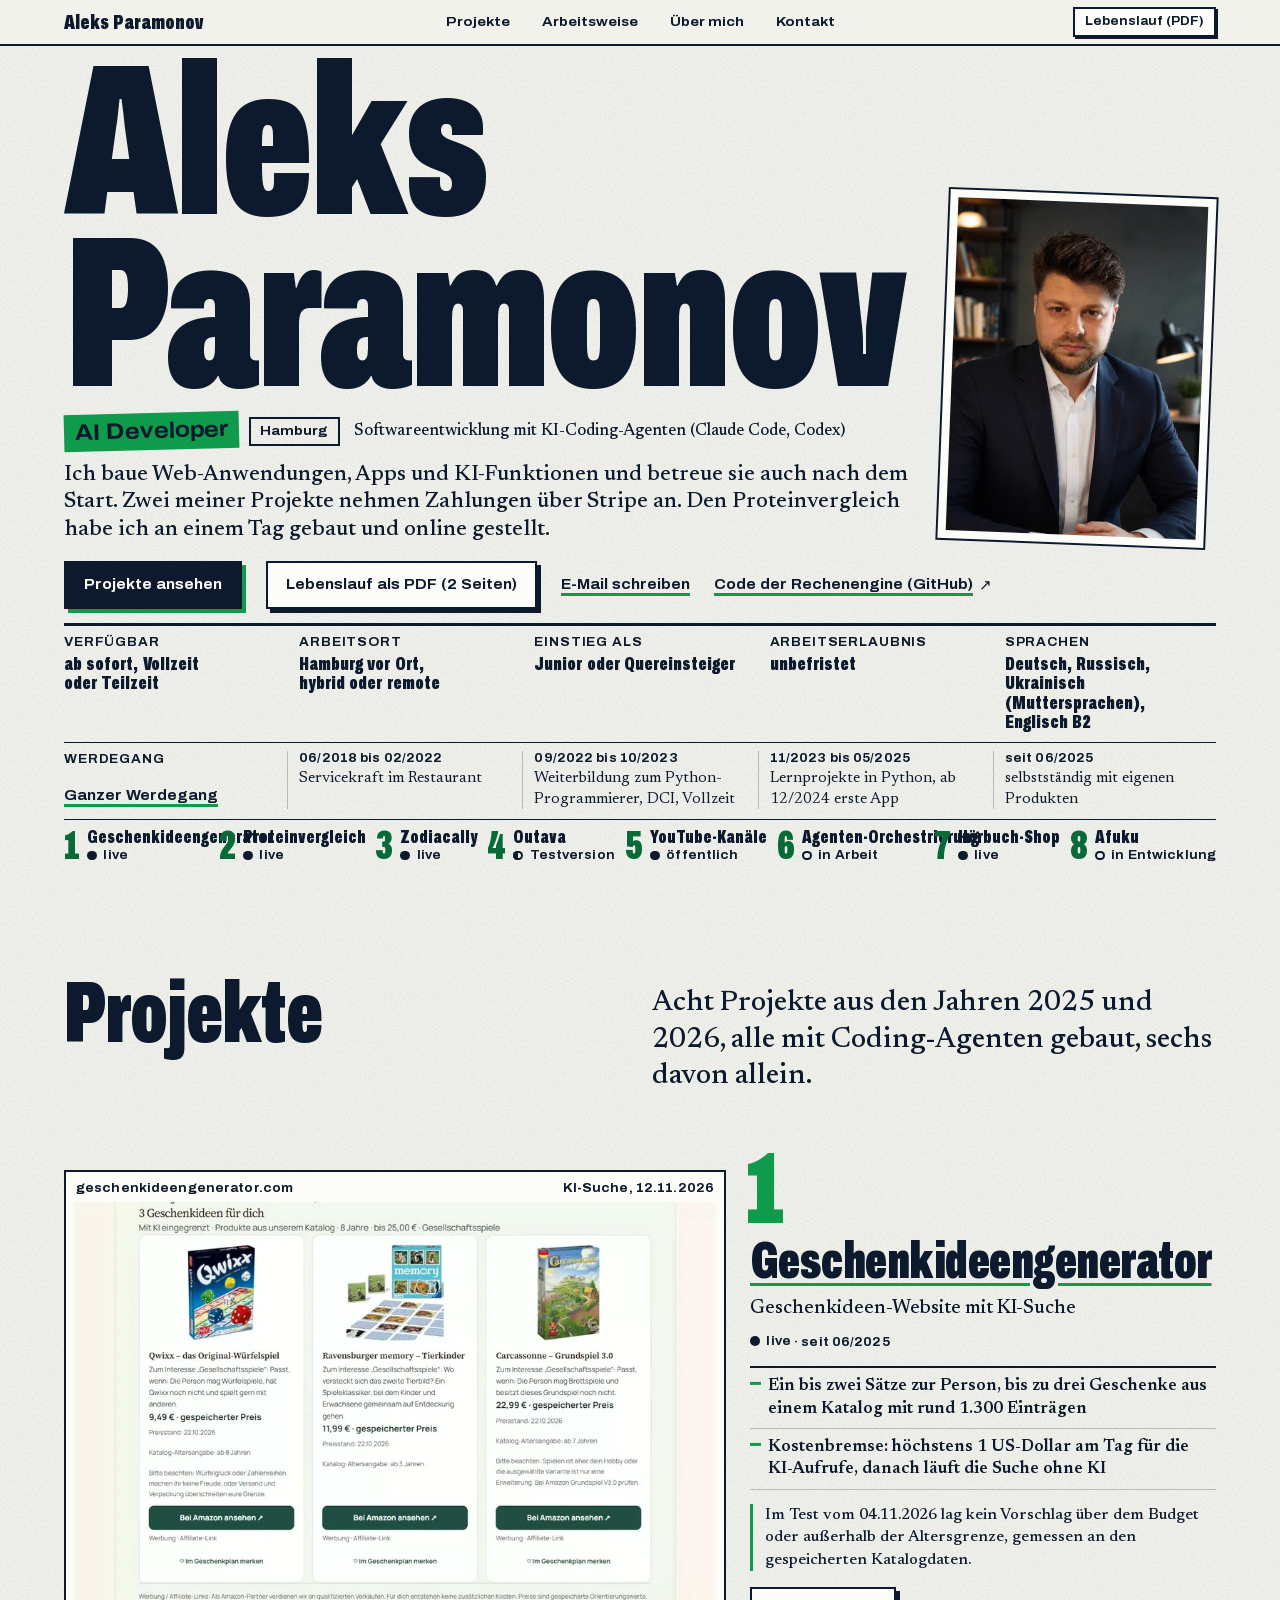
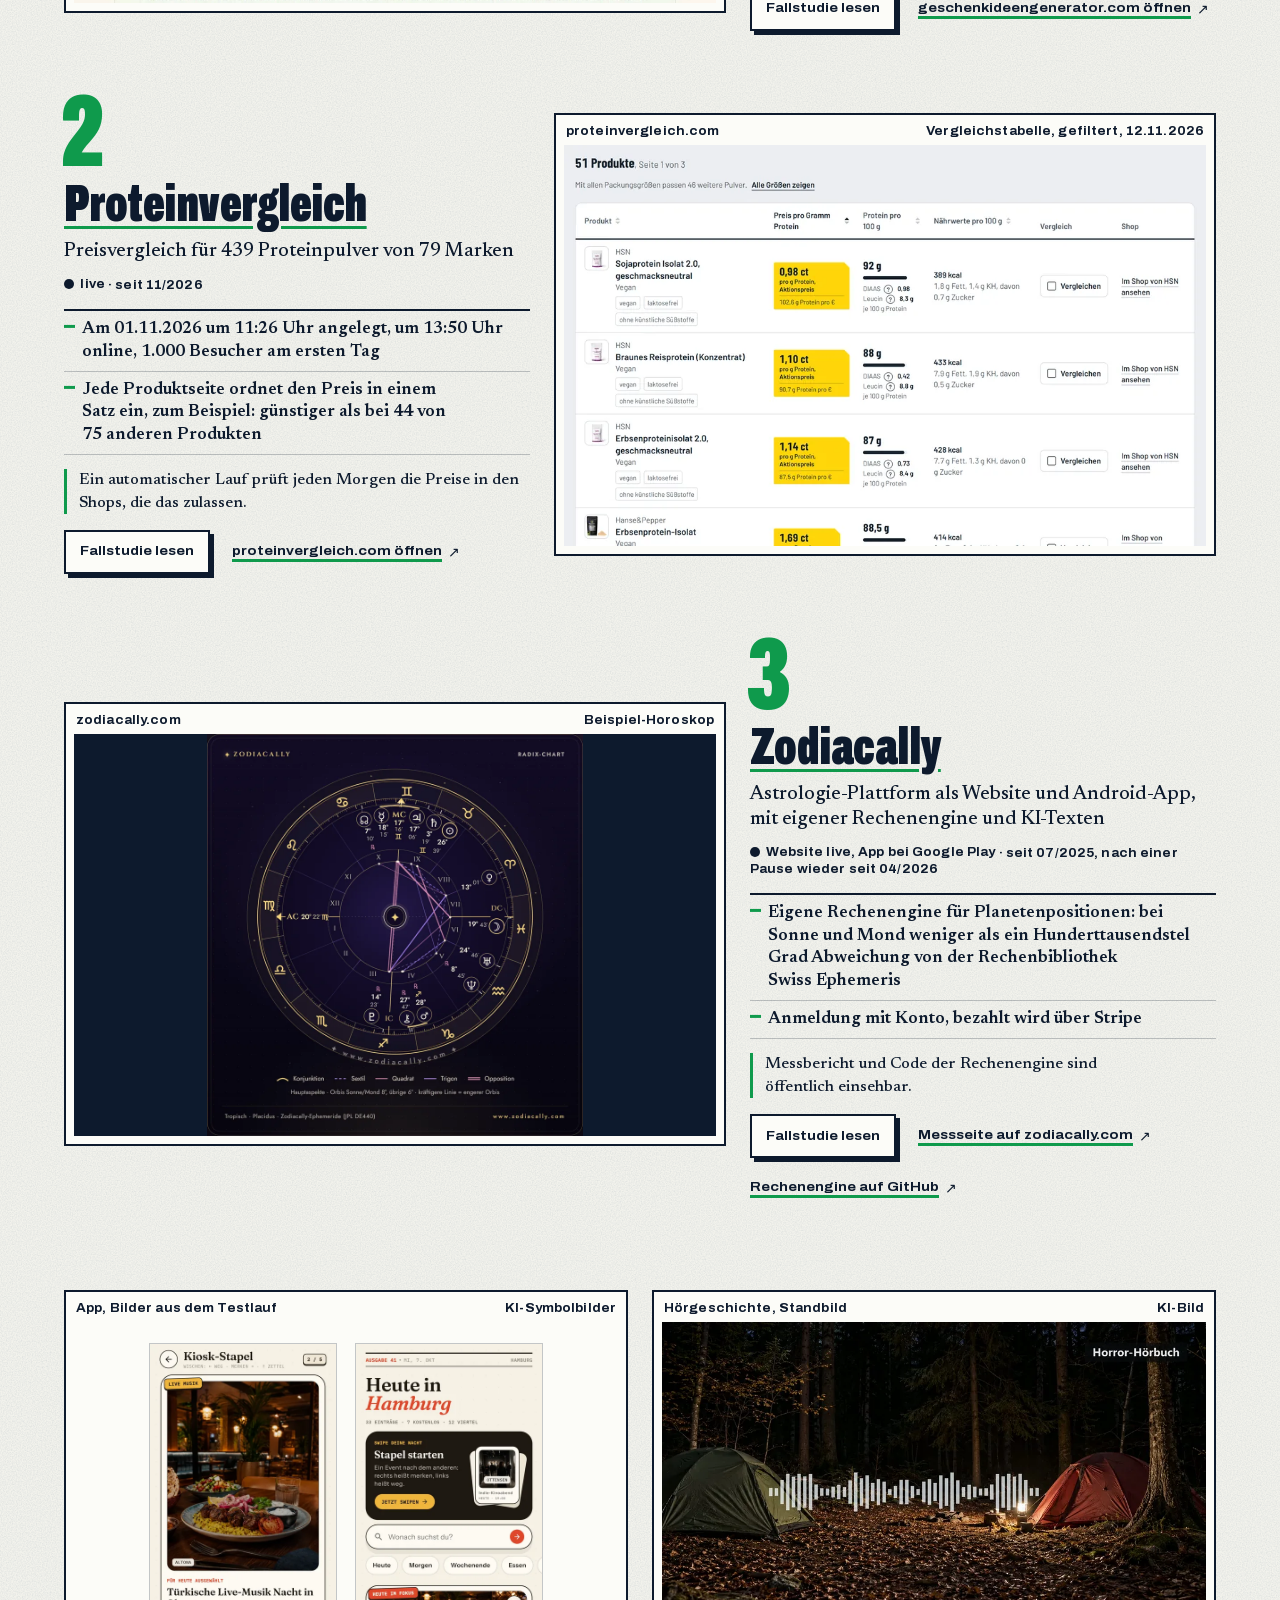
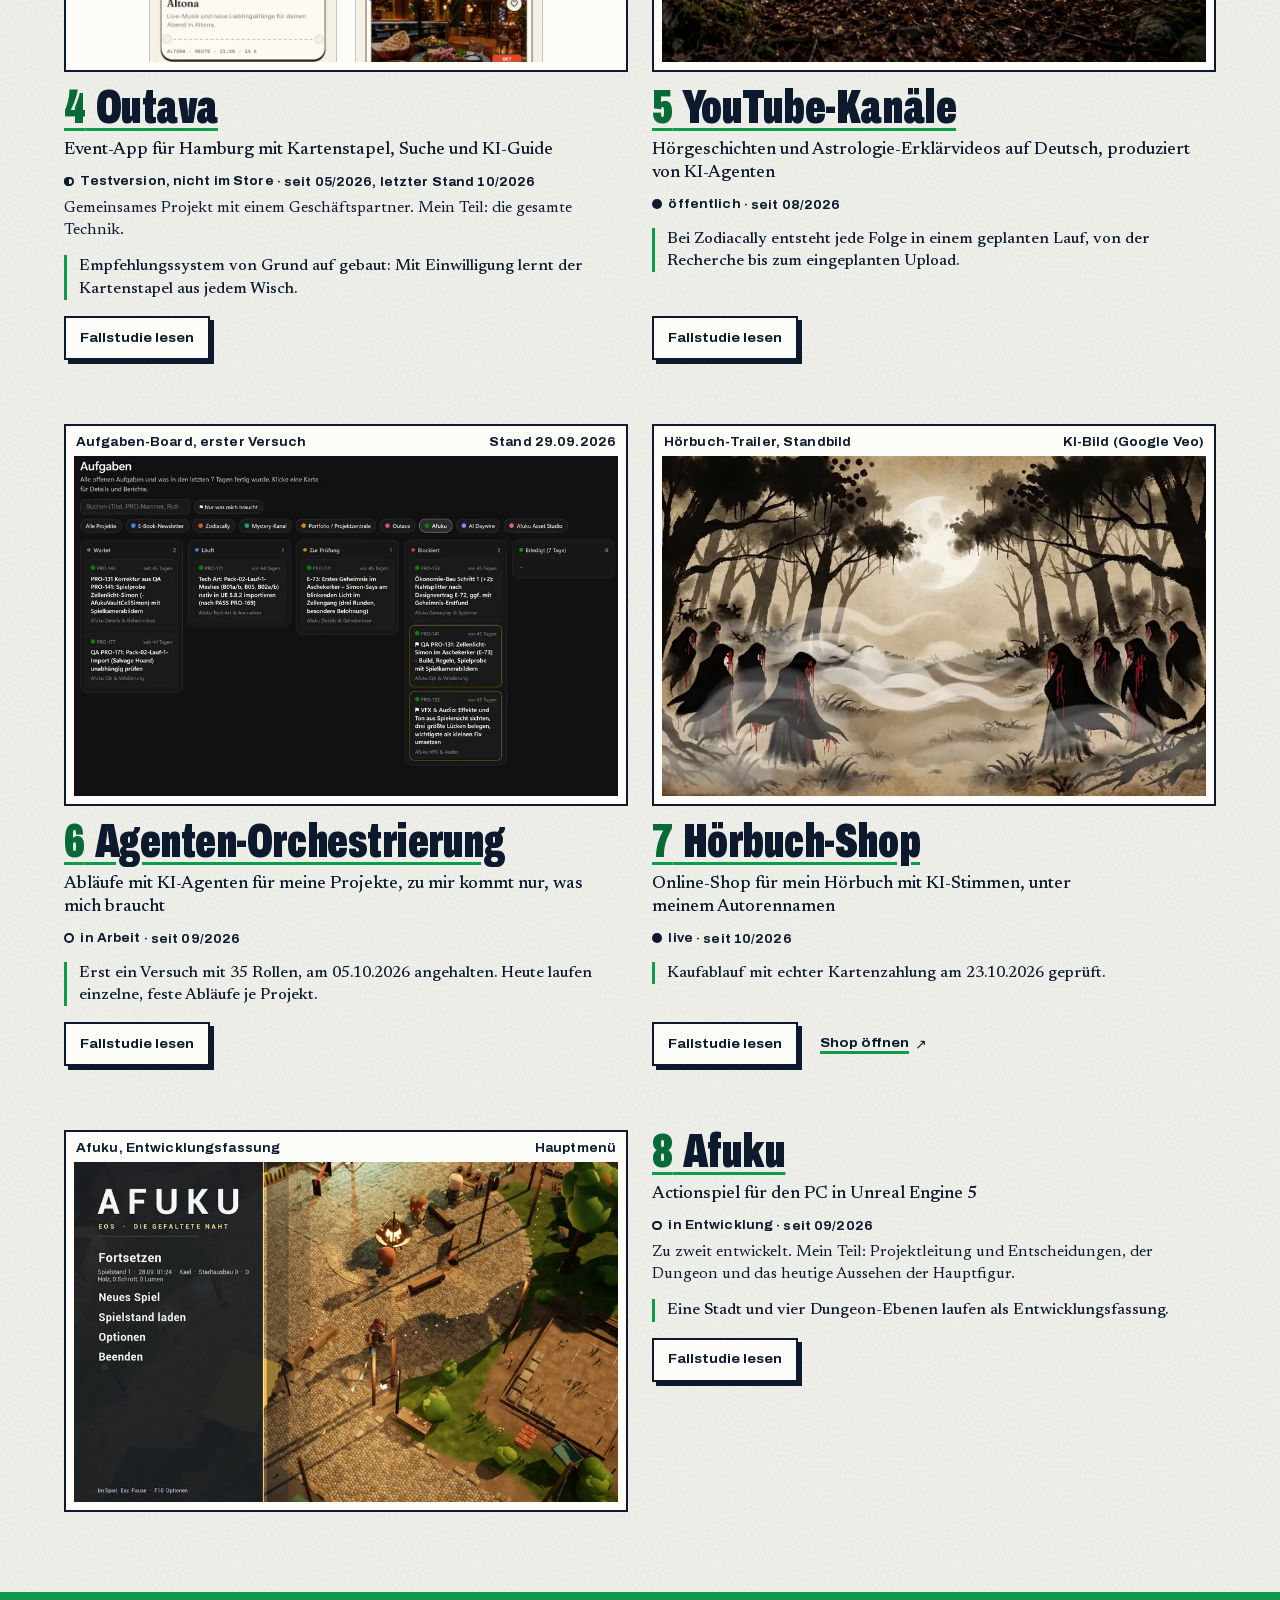
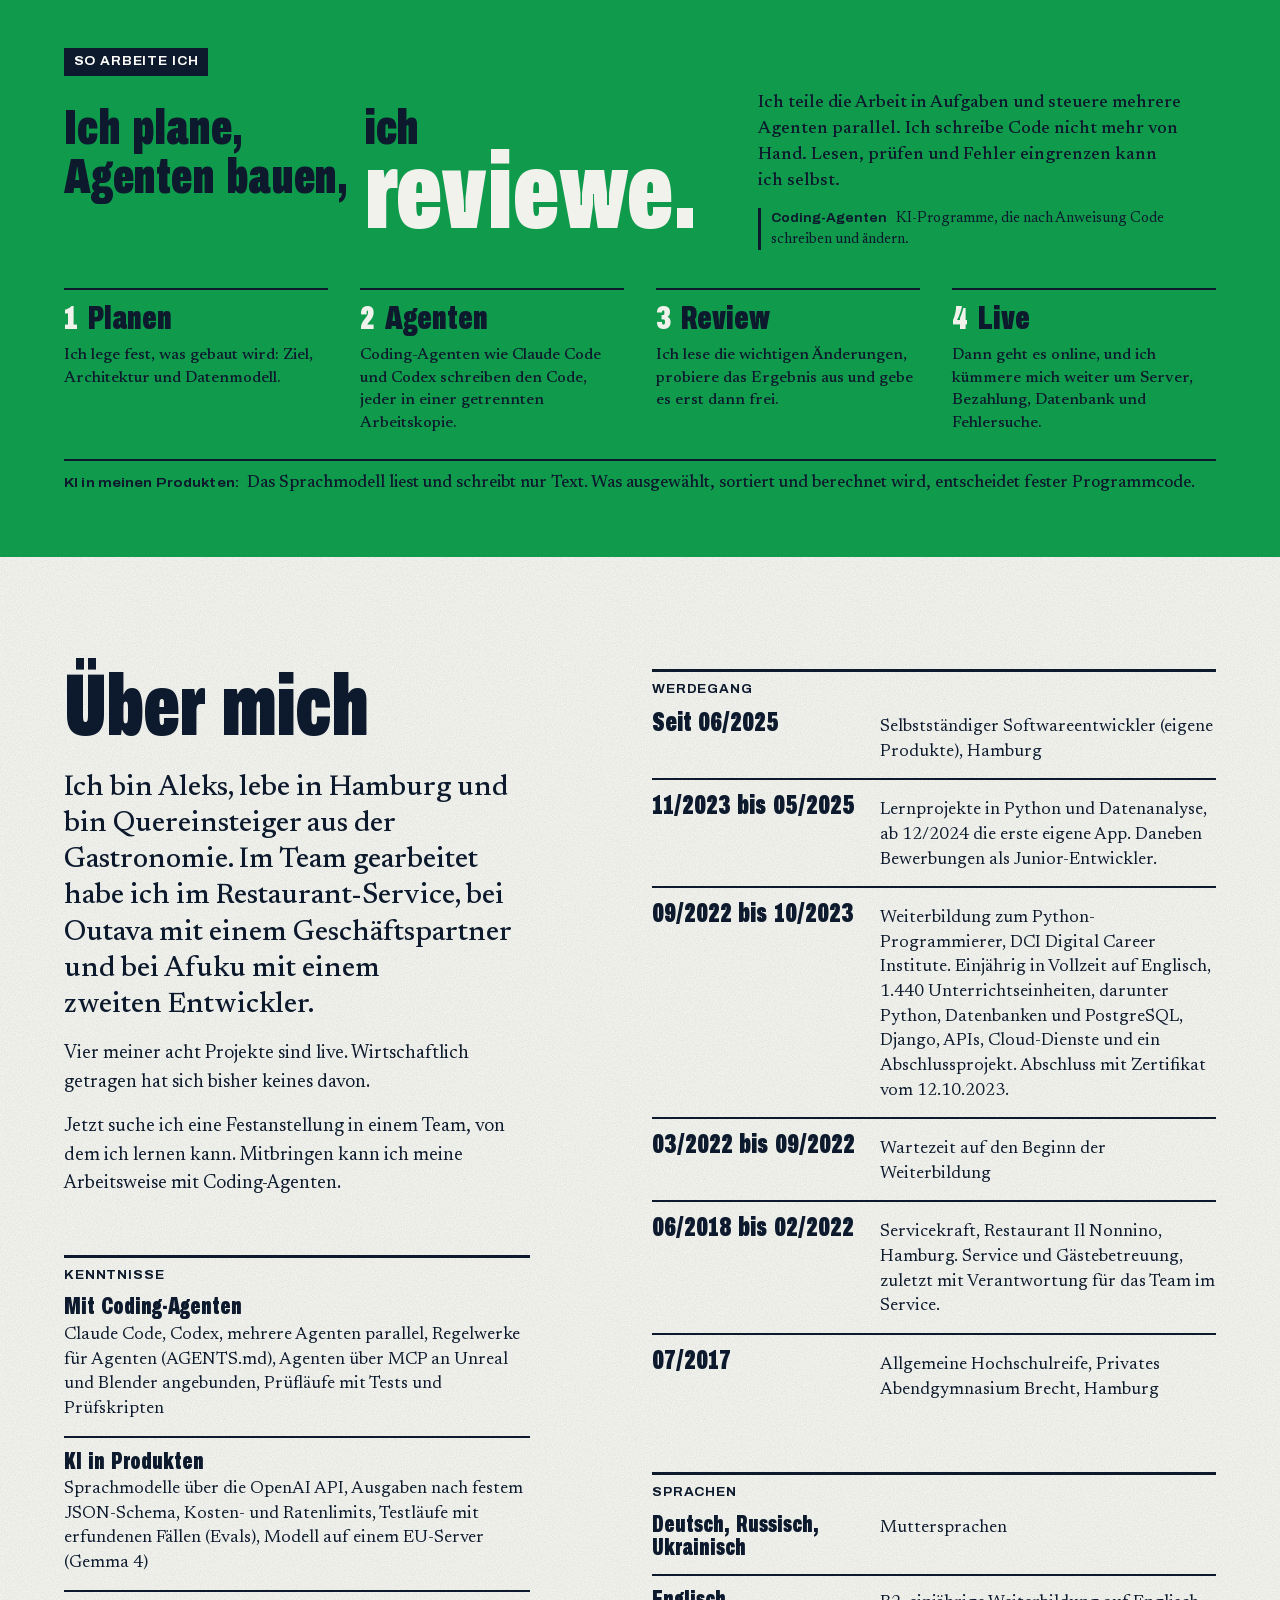
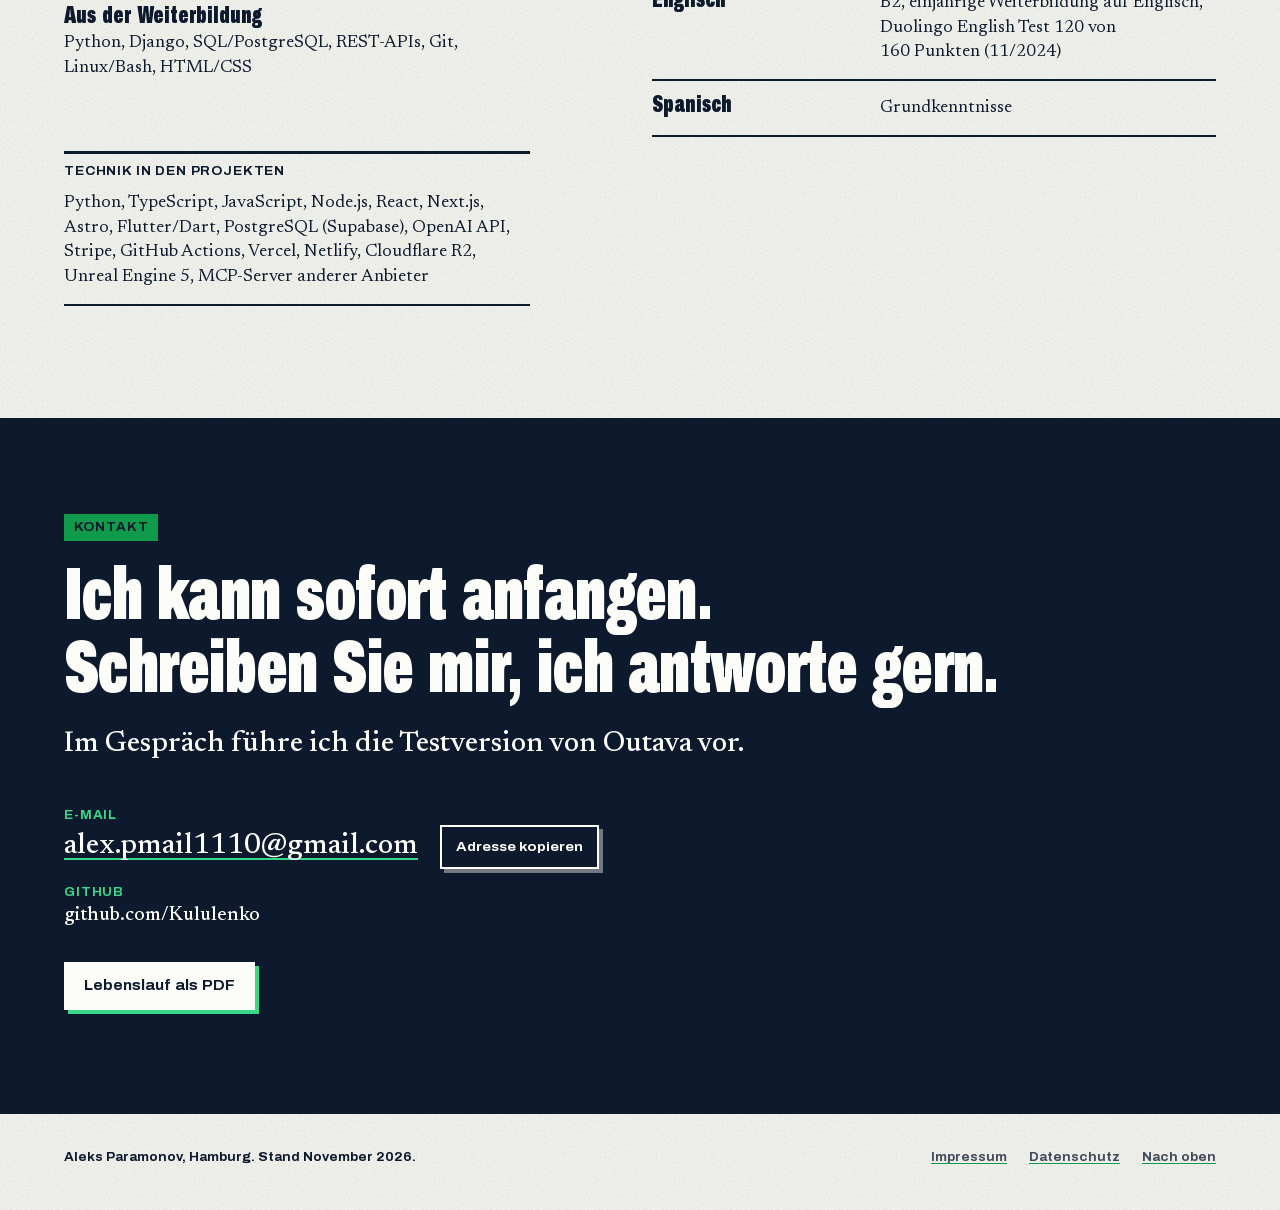
==== commit 5a71b7c0: "Seite aktualisiert" ====
--- a/index.html
+++ b/index.html
@@ -4,9 +4,9 @@
 <meta charset="utf-8">
 <meta name="viewport" content="width=device-width, initial-scale=1">
 <title>Aleks Paramonov, AI Developer in Hamburg</title>
-<meta name="description" content="Portfolio von Aleks Paramonov, AI Developer in Hamburg. Web-Anwendungen, Apps und KI-Funktionen, gebaut mit Coding-Agenten. Sieben Projekte, vier live.">
+<meta name="description" content="Portfolio von Aleks Paramonov, AI Developer in Hamburg. Web-Anwendungen, Apps und KI-Funktionen, gebaut mit Coding-Agenten. Acht Projekte, vier live.">
 <meta property="og:title" content="Aleks Paramonov, AI Developer in Hamburg">
-<meta property="og:description" content="Portfolio von Aleks Paramonov, AI Developer in Hamburg. Web-Anwendungen, Apps und KI-Funktionen, gebaut mit Coding-Agenten. Sieben Projekte, vier live.">
+<meta property="og:description" content="Portfolio von Aleks Paramonov, AI Developer in Hamburg. Web-Anwendungen, Apps und KI-Funktionen, gebaut mit Coding-Agenten. Acht Projekte, vier live.">
 <meta property="og:type" content="website">
 <meta property="og:locale" content="de_DE">
 <meta property="og:image" content="https://aleksparamonov.de/assets/kopf/teilen.jpg">
@@ -143,14 +143,135 @@
 }
 </style>
 <style>
+#projekte { padding-top: var(--abschnitt); }
+#projekte .projekte__titel {
+  font-family: var(--f-plakat); font-weight: 900; letter-spacing: -.012em; word-spacing: .12em;
+  font-size: var(--t-rubrik); line-height: .86;
+}
+#projekte .projekte__vorspann { font-size: var(--t-vorspann); line-height: 1.27; font-weight: 500; margin-top: 10px; max-width: 26em; text-wrap: pretty; }
+#projekte .projekte__bruecke { margin-top: 10px; font-size: 1rem; line-height: 1.45; font-weight: 500; max-width: 36em; text-wrap: pretty; }
+#projekte .karte__bild .abzug__rahmen { margin: 0; }
+#projekte .karte__bild .abzug__rahmen::after { content: none; }
+#projekte .karte__bild a.abzug__bild { cursor: pointer; }
+#projekte .karte__bild .abzug__kopf > span + span { margin-left: auto; }
+#projekte .karte__bild img { width: 100%; height: auto; aspect-ratio: 16 / 10; object-fit: cover; }
+#projekte .karte__paar {
+  display: grid; grid-template-columns: repeat(2, minmax(0, 1fr)); grid-template-rows: minmax(0, 1fr); column-gap: 5%;
+  aspect-ratio: 16 / 10; padding: 4% 14% 0; background: var(--zettel); overflow: hidden;
+}
+#projekte .karte__paar img {
+  width: 100%; height: 100%; aspect-ratio: auto; object-fit: cover; object-position: top;
+  outline: 1px solid var(--linie); outline-offset: 0;
+}
+#projekte .karte__text { container-type: inline-size; min-width: 0; }
+#projekte .karte__nr {
+  font-family: var(--f-plakat); font-weight: 900; color: var(--gruen);
+  font-size: 4.4rem; line-height: .74; margin: 0 0 10px -.04em;
+}
+#projekte .karte__titel {
+  font-family: var(--f-plakat); font-weight: 900; letter-spacing: -.01em; word-spacing: .12em;
+  font-size: min(3.6rem, 11.2cqi); line-height: .9; hyphens: manual; overflow-wrap: anywhere;
+}
+#projekte .karte__titel a { text-decoration-thickness: .06em; text-underline-offset: .1em; }
+#projekte .karte__kurz { font-size: 1.2rem; line-height: 1.3; font-weight: 500; margin-top: 12px; text-wrap: pretty; }
+#projekte .karte__stand { margin-top: 12px; font-family: var(--f-etikett); font-weight: 700; font-size: var(--t-etikett); line-height: 1.35; letter-spacing: .01em; }
+#projekte .karte__stand .stand { display: inline-flex; vertical-align: baseline; }
+#projekte .karte__anteil { font-size: 1rem; line-height: 1.4; margin-top: 6px; }
+#projekte .karte__punkte { margin-top: 16px; border-top: 2px solid var(--tinte); }
+#projekte .karte__punkte li {
+  display: grid; grid-template-columns: 1.1rem minmax(0, 1fr); align-items: baseline;
+  padding: 7px 0 8px; border-bottom: 1px solid var(--linie);
+  font-size: 1.06rem; line-height: 1.32; font-weight: 600; text-wrap: pretty;
+}
+#projekte .karte__punkte li::before { content: ""; width: .62em; height: 3px; background: var(--gruen); translate: 0 -.3em; }
+#projekte .karte__kennzeile {
+  margin-top: 14px; max-width: 36em;
+  font-family: var(--f-text); font-weight: 500; font-size: 1rem; line-height: 1.4; letter-spacing: 0;
+  border-left: 3px solid var(--gruen); padding-left: 12px; text-wrap: pretty;
+}
+#projekte .karte__knoepfe { display: flex; flex-wrap: wrap; align-items: center; gap: 8px 22px; margin-top: 16px; }
+#projekte .karte__link {
+  display: inline-flex; align-items: center; gap: .35em; min-height: 44px;
+  font-family: var(--f-etikett); font-weight: 700; font-size: var(--t-etikett-gross); line-height: 1.2;
+  text-decoration-thickness: 3px; text-underline-offset: .3em;
+}
+#projekte .karte__link[href^="http"] { position: relative; padding-right: 1.35em; }
+#projekte .karte__link[href^="http"]::after {
+  content: "\2197" / ""; font-size: 1.1em; line-height: 1;
+  position: absolute; right: 0; top: 50%; translate: 0 -50%;
+}
+#projekte .karte--gross { margin-top: 56px; row-gap: 18px; scroll-margin-top: 8px; }
+#projekte .projekte__kopf + .karte--gross { margin-top: 24px; }
+#projekte .karte--rund .karte__bild img { aspect-ratio: 1029 / 1100; object-fit: contain; }
+#projekte .karten { margin-top: 64px; row-gap: 52px; }
+#projekte .karte--klein { min-width: 0; scroll-margin-top: 8px; display: flex; flex-direction: column; }
+#projekte .karte--klein .karte__text { margin-top: 14px; flex: 1 0 auto; display: flex; flex-direction: column; align-items: flex-start; }
+#projekte .karte--klein .karte__text > * { max-width: 100%; }
+#projekte .karte--klein .karte__titel { font-size: min(2.7rem, 11cqi); }
+#projekte .karte--klein .karte__nr { display: inline; font-size: 1em; margin: 0; color: var(--gruen-tief); }
+#projekte .karte--klein .karte__titel a { text-decoration-color: var(--gruen); }
+#projekte .karte--klein .karte__kurz { font-size: 1.1rem; margin-top: 10px; }
+#projekte .karte--klein .karte__knoepfe { margin-top: auto; padding-top: 16px; }
+@media (hover: hover) and (pointer: fine) {
+  #projekte .karte__titel a:hover { text-decoration-color: var(--tinte); }
+  #projekte .karte__link:hover { text-decoration-color: var(--tinte); }
+}
+@media (max-width: 699.98px) {
+  #projekte { padding-top: 32px; }
+  #projekte .projekte__kopf + .karte--gross { margin-top: 20px; }
+}
+@media (min-width: 700px) {
+  #projekte .projekte__kopf { align-items: end; }
+  #projekte .projekte__vorspann { margin-top: 14px; }
+  #projekte .projekte__bruecke { font-size: 1.0625rem; margin-top: 12px; }
+  #projekte .projekte__kopf + .karte--gross { margin-top: 36px; }
+  #projekte .karte--gross { margin-top: 72px; column-gap: 20px; align-items: center; }
+  #projekte .karte__nr { font-size: 5.6rem; }
+  #projekte .karte--gross > .karte__bild { grid-column: 1 / 5; grid-row: 1; }
+  #projekte .karte--gross > .karte__text { grid-column: 5 / -1; grid-row: 1; }
+  #projekte .karte--bild-rechts > .karte__bild { grid-column: 5 / -1; }
+  #projekte .karte--bild-rechts > .karte__text { grid-column: 1 / 5; }
+  #projekte .karte--rund .karte__bild img { aspect-ratio: 16 / 10; }
+  #projekte .karten { margin-top: 88px; row-gap: 64px; align-items: stretch; }
+  #projekte .karten > .karte:nth-child(odd) { grid-column: 1 / 5; }
+  #projekte .karten > .karte:nth-child(even) { grid-column: 5 / -1; }
+  #projekte .karten > .karte--klein:last-child:nth-child(odd) {
+    grid-column: 1 / -1; display: grid; grid-template-columns: subgrid; align-items: start;
+  }
+  #projekte .karten > .karte--klein:last-child:nth-child(odd) > .karte__bild { grid-column: 1 / 5; }
+  #projekte .karten > .karte--klein:last-child:nth-child(odd) > .karte__text { grid-column: 5 / -1; margin-top: 0; }
+  #projekte .karten > .karte--klein:last-child:nth-child(odd) .karte__knoepfe { margin-top: 0; }
+}
+@media (min-width: 1024px) {
+  #projekte .projekte__kopf { align-items: start; row-gap: 0; }
+  #projekte .projekte__titel { grid-column: 2 / 8; grid-row: 1 / span 2; align-self: start; }
+  #projekte .projekte__vorspann { grid-column: 8 / -2; grid-row: 1; margin: .35em 0 0; }
+  #projekte .projekte__bruecke { grid-column: 8 / -2; grid-row: 2; margin-top: 14px; max-width: 34em; }
+  #projekte .karte--gross { margin-top: 64px; column-gap: 24px; }
+  #projekte .projekte__kopf + .karte--gross { margin-top: 56px; }
+  #projekte .karte--gross > .karte__bild { grid-column: 2 / 9; }
+  #projekte .karte--gross > .karte__text { grid-column: 9 / -2; }
+  #projekte .karte--bild-rechts > .karte__bild { grid-column: 7 / -2; }
+  #projekte .karte--bild-rechts > .karte__text { grid-column: 2 / 7; }
+  #projekte .karte__nr { font-size: 6.4rem; }
+  #projekte .karten { margin-top: 80px; column-gap: 24px; row-gap: 64px; }
+  #projekte .karten > .karte:nth-child(odd) { grid-column: 2 / 8; }
+  #projekte .karten > .karte:nth-child(even) { grid-column: 8 / -2; }
+  #projekte .karte--klein .karte__titel { font-size: min(3rem, 10.4cqi); }
+  #projekte .karten > .karte--klein:last-child:nth-child(odd) { grid-column: 2 / -2; }
+  #projekte .karten > .karte--klein:last-child:nth-child(odd) > .karte__bild { grid-column: 1 / 7; }
+  #projekte .karten > .karte--klein:last-child:nth-child(odd) > .karte__text { grid-column: 7 / -1; }
+}
+</style>
+<style>
 #arbeitsweise { margin-top: 48px; padding-block: 32px 36px; }
 #arbeitsweise a { text-decoration-color: var(--tinte); }
-#arbeitsweise .leitsatz { display: grid; grid-template-columns: auto minmax(0, 1fr); grid-template-rows: 1fr auto auto; align-items: end; }
+#arbeitsweise .leitsatz { display: grid; grid-template-columns: auto minmax(0, 1fr); grid-template-rows: auto auto; align-items: end; }
 #arbeitsweise .leitsatz span { font-size: 7.6cqi; }
 #arbeitsweise .leitsatz span:nth-child(1) { grid-column: 1; grid-row: 1; align-self: end; padding-right: 2.4cqi; }
-#arbeitsweise .leitsatz span:nth-child(2) { grid-column: 1; grid-row: 2; padding-right: 2.4cqi; }
-#arbeitsweise .leitsatz .leitsatz__tests { grid-column: 2; grid-row: 1 / span 2; font-size: 28.4cqi; line-height: .74; margin: 0; align-self: end; }
-#arbeitsweise .leitsatz span:nth-child(4) { grid-column: 2; grid-row: 3; }
+#arbeitsweise .leitsatz span:nth-child(2) { grid-column: 1; grid-row: 2; padding-right: 2.4cqi; align-self: start; margin-top: .9cqi; }
+#arbeitsweise .leitsatz span:nth-child(3) { grid-column: 2; grid-row: 1; align-self: end; }
+#arbeitsweise .leitsatz .leitsatz__tests { grid-column: 2; grid-row: 2; font-size: 16.5cqi; line-height: .78; margin: 0; align-self: start; }
 #arbeitsweise .arbeit__neben { margin-top: 16px; min-width: 0; }
 #arbeitsweise .arbeit__absatz { font-size: 1.0625rem; line-height: 1.45; font-weight: 500; max-width: 34em; text-wrap: pretty; }
 #arbeitsweise .wort { color: var(--tinte); border-left-color: var(--tinte); }
@@ -207,7 +328,6 @@
   #arbeitsweise .arbeit__wort { margin-top: 4px; }
   #arbeitsweise .schritte { margin-top: 34px; grid-template-columns: repeat(2, minmax(0, 1fr)); }
   #arbeitsweise .schritte li { grid-column: auto; padding: 8px 0 10px; }
-  #arbeitsweise .schritte li:last-child { grid-column: 1 / -1; }
   #arbeitsweise .schritte li::before, #arbeitsweise .schritte b { font-size: 1.75rem; }
   #arbeitsweise .schritte span { grid-column: 1 / -1; line-height: 1.42; }
   #arbeitsweise .arbeit__fall { margin-top: 18px; }
@@ -224,7 +344,7 @@
   #arbeitsweise .arbeit__neben { grid-column: 9 / -2; grid-row: 2; align-self: end; display: block; margin: 0; padding-left: 8px; }
   #arbeitsweise .arbeit__absatz { font-size: 1.125rem; }
   #arbeitsweise .arbeit__wort { margin-top: 14px; }
-  #arbeitsweise .schritte { margin-top: 38px; grid-template-columns: repeat(5, minmax(0, 1fr)); column-gap: 24px; border-bottom: 0; }
+  #arbeitsweise .schritte { margin-top: 38px; grid-template-columns: repeat(4, minmax(0, 1fr)); column-gap: 32px; border-bottom: 0; }
   #arbeitsweise .schritte li, #arbeitsweise .schritte li:last-child { grid-column: auto; padding: 12px 0 0; align-content: start; }
   #arbeitsweise .schritte li::before, #arbeitsweise .schritte b { font-size: 1.75rem; }
   #arbeitsweise .schritte span { margin-top: 8px; }
@@ -248,122 +368,10 @@
   #arbeitsweise { padding-block: 10pt; }
   #arbeitsweise .leitsatz { display: block; }
   #arbeitsweise .leitsatz span { font-size: 26pt; padding: 0; }
-  #arbeitsweise .leitsatz .leitsatz__tests { font-size: 48pt; }
+  #arbeitsweise .leitsatz .leitsatz__tests { font-size: 40pt; }
   #arbeitsweise .ki { background: none; display: block; }
   #arbeitsweise .ki__titel { margin: 0; }
   #arbeitsweise .ki__name::after, #arbeitsweise .ki__name::before { content: none; }
-}
-</style>
-<style>
-#projekte { padding-top: var(--abschnitt); }
-#projekte .projekte__titel {
-  font-family: var(--f-plakat); font-weight: 900; letter-spacing: -.012em; word-spacing: .12em;
-  font-size: var(--t-rubrik); line-height: .86;
-}
-#projekte .projekte__vorspann { font-size: var(--t-vorspann); line-height: 1.27; font-weight: 500; margin-top: 10px; max-width: 26em; text-wrap: pretty; }
-#projekte .projekte__bruecke { margin-top: 10px; font-size: 1rem; line-height: 1.45; font-weight: 500; max-width: 36em; text-wrap: pretty; }
-#projekte .karte__bild .abzug__rahmen { margin: 0; }
-#projekte .karte__bild .abzug__rahmen::after { content: none; }
-#projekte .karte__bild a.abzug__bild { cursor: pointer; }
-#projekte .karte__bild .abzug__kopf > span + span { margin-left: auto; }
-#projekte .karte__bild img { width: 100%; height: auto; aspect-ratio: 16 / 10; object-fit: cover; }
-#projekte .karte__paar {
-  display: grid; grid-template-columns: repeat(2, minmax(0, 1fr)); grid-template-rows: minmax(0, 1fr); column-gap: 5%;
-  aspect-ratio: 16 / 10; padding: 4% 14% 0; background: var(--zettel); overflow: hidden;
-}
-#projekte .karte__paar img {
-  width: 100%; height: 100%; aspect-ratio: auto; object-fit: cover; object-position: top;
-  outline: 1px solid var(--linie); outline-offset: 0;
-}
-#projekte .karte__text { container-type: inline-size; min-width: 0; }
-#projekte .karte__nr {
-  font-family: var(--f-plakat); font-weight: 900; color: var(--gruen);
-  font-size: 4.4rem; line-height: .74; margin: 0 0 10px -.04em;
-}
-#projekte .karte__titel {
-  font-family: var(--f-plakat); font-weight: 900; letter-spacing: -.01em; word-spacing: .12em;
-  font-size: min(3.6rem, 11.2cqi); line-height: .9; hyphens: manual; overflow-wrap: anywhere;
-}
-#projekte .karte__titel a { text-decoration-thickness: .06em; text-underline-offset: .1em; }
-#projekte .karte__kurz { font-size: 1.2rem; line-height: 1.3; font-weight: 500; margin-top: 12px; text-wrap: pretty; }
-#projekte .karte__stand { margin-top: 12px; font-family: var(--f-etikett); font-weight: 700; font-size: var(--t-etikett); line-height: 1.35; letter-spacing: .01em; }
-#projekte .karte__stand .stand { display: inline-flex; vertical-align: baseline; }
-#projekte .karte__anteil { font-size: 1rem; line-height: 1.4; margin-top: 6px; }
-#projekte .karte__punkte { margin-top: 16px; border-top: 2px solid var(--tinte); }
-#projekte .karte__punkte li {
-  display: grid; grid-template-columns: 1.1rem minmax(0, 1fr); align-items: baseline;
-  padding: 7px 0 8px; border-bottom: 1px solid var(--linie);
-  font-size: 1.06rem; line-height: 1.32; font-weight: 600; text-wrap: pretty;
-}
-#projekte .karte__punkte li::before { content: ""; width: .62em; height: 3px; background: var(--gruen); translate: 0 -.3em; }
-#projekte .karte__kennzeile {
-  margin-top: 14px; max-width: 36em;
-  font-family: var(--f-text); font-weight: 500; font-size: 1rem; line-height: 1.4; letter-spacing: 0;
-  border-left: 3px solid var(--gruen); padding-left: 12px; text-wrap: pretty;
-}
-#projekte .karte__knoepfe { display: flex; flex-wrap: wrap; align-items: center; gap: 8px 22px; margin-top: 16px; }
-#projekte .karte__link {
-  display: inline-flex; align-items: center; gap: .35em; min-height: 44px;
-  font-family: var(--f-etikett); font-weight: 700; font-size: var(--t-etikett-gross); line-height: 1.2;
-  text-decoration-thickness: 3px; text-underline-offset: .3em;
-}
-#projekte .karte__link[href^="http"] { position: relative; padding-right: 1.35em; }
-#projekte .karte__link[href^="http"]::after {
-  content: "\2197" / ""; font-size: 1.1em; line-height: 1;
-  position: absolute; right: 0; top: 50%; translate: 0 -50%;
-}
-#projekte .karte--gross { margin-top: 56px; row-gap: 18px; scroll-margin-top: 8px; }
-#projekte .projekte__kopf + .karte--gross { margin-top: 24px; }
-#projekte .karte--rund .karte__bild img { aspect-ratio: 1029 / 1100; object-fit: contain; }
-#projekte .karten { margin-top: 64px; row-gap: 52px; }
-#projekte .karte--klein { min-width: 0; scroll-margin-top: 8px; display: flex; flex-direction: column; }
-#projekte .karte--klein .karte__text { margin-top: 14px; flex: 1 0 auto; display: flex; flex-direction: column; align-items: flex-start; }
-#projekte .karte--klein .karte__text > * { max-width: 100%; }
-#projekte .karte--klein .karte__titel { font-size: min(2.7rem, 11cqi); }
-#projekte .karte--klein .karte__nr { display: inline; font-size: 1em; margin: 0; color: var(--gruen-tief); }
-#projekte .karte--klein .karte__titel a { text-decoration-color: var(--gruen); }
-#projekte .karte--klein .karte__kurz { font-size: 1.1rem; margin-top: 10px; }
-#projekte .karte--klein .karte__knoepfe { margin-top: auto; padding-top: 16px; }
-@media (hover: hover) and (pointer: fine) {
-  #projekte .karte__titel a:hover { text-decoration-color: var(--tinte); }
-  #projekte .karte__link:hover { text-decoration-color: var(--tinte); }
-}
-@media (max-width: 699.98px) {
-  #projekte { padding-top: 32px; }
-  #projekte .projekte__kopf + .karte--gross { margin-top: 20px; }
-}
-@media (min-width: 700px) {
-  #projekte .projekte__kopf { align-items: end; }
-  #projekte .projekte__vorspann { margin-top: 14px; }
-  #projekte .projekte__bruecke { font-size: 1.0625rem; margin-top: 12px; }
-  #projekte .projekte__kopf + .karte--gross { margin-top: 36px; }
-  #projekte .karte--gross { margin-top: 72px; column-gap: 20px; align-items: center; }
-  #projekte .karte__nr { font-size: 5.6rem; }
-  #projekte .karte--gross > .karte__bild { grid-column: 1 / 5; grid-row: 1; }
-  #projekte .karte--gross > .karte__text { grid-column: 5 / -1; grid-row: 1; }
-  #projekte .karte--bild-rechts > .karte__bild { grid-column: 5 / -1; }
-  #projekte .karte--bild-rechts > .karte__text { grid-column: 1 / 5; }
-  #projekte .karte--rund .karte__bild img { aspect-ratio: 16 / 10; }
-  #projekte .karten { margin-top: 88px; row-gap: 64px; align-items: stretch; }
-  #projekte .karten > .karte:nth-child(odd) { grid-column: 1 / 5; }
-  #projekte .karten > .karte:nth-child(even) { grid-column: 5 / -1; }
-}
-@media (min-width: 1024px) {
-  #projekte .projekte__kopf { align-items: start; row-gap: 0; }
-  #projekte .projekte__titel { grid-column: 2 / 8; grid-row: 1 / span 2; align-self: start; }
-  #projekte .projekte__vorspann { grid-column: 8 / -2; grid-row: 1; margin: .35em 0 0; }
-  #projekte .projekte__bruecke { grid-column: 8 / -2; grid-row: 2; margin-top: 14px; max-width: 34em; }
-  #projekte .karte--gross { margin-top: 64px; column-gap: 24px; }
-  #projekte .projekte__kopf + .karte--gross { margin-top: 56px; }
-  #projekte .karte--gross > .karte__bild { grid-column: 2 / 9; }
-  #projekte .karte--gross > .karte__text { grid-column: 9 / -2; }
-  #projekte .karte--bild-rechts > .karte__bild { grid-column: 7 / -2; }
-  #projekte .karte--bild-rechts > .karte__text { grid-column: 2 / 7; }
-  #projekte .karte__nr { font-size: 6.4rem; }
-  #projekte .karten { margin-top: 80px; column-gap: 24px; row-gap: 64px; }
-  #projekte .karten > .karte:nth-child(odd) { grid-column: 2 / 8; }
-  #projekte .karten > .karte:nth-child(even) { grid-column: 8 / -2; }
-  #projekte .karte--klein .karte__titel { font-size: min(3rem, 10.4cqi); }
 }
 </style>
 <style>
@@ -454,8 +462,8 @@
   <div class="leiste__innen">
     <a class="leiste__marke" href="#oben">Aleks Paramonov</a>
     <ul class="leiste__wege">
+      <li><a href="#projekte">Projekte</a></li>
       <li class="leiste__breit"><a href="#arbeitsweise">Arbeitsweise</a></li>
-      <li><a href="#projekte">Projekte</a></li>
       <li><a href="#ueber-mich">Über mich</a></li>
       <li><a href="#kontakt">Kontakt</a></li>
     </ul>
@@ -509,53 +517,22 @@
     <a class="kopf__link" href="#werdegang">Ganzer Werdegang</a>
   </div>
 
-  <ol class="lage" aria-label="Sieben Projekte und ihr Stand">
+  <ol class="lage" aria-label="Acht Projekte und ihr Stand">
     <li><a href="geschenkideen.html"><b class="lage__nr">1</b><span class="lage__name">Geschenkideen&shy;generator</span><span class="stand stand--live">live</span></a></li>
     <li><a href="proteinvergleich.html"><b class="lage__nr">2</b><span class="lage__name">Protein&shy;vergleich</span><span class="stand stand--live">live</span></a></li>
     <li><a href="zodiacally.html"><b class="lage__nr">3</b><span class="lage__name">Zodiacally</span><span class="stand stand--live">live</span></a></li>
     <li><a href="outava.html"><b class="lage__nr">4</b><span class="lage__name">Outava</span><span class="stand stand--test">Testversion</span></a></li>
-    <li><a href="agenten.html"><b class="lage__nr">5</b><span class="lage__name">Agenten-Versuch</span><span class="stand stand--versuch">angehalten und ausgewertet</span></a></li>
-    <li><a href="hoerbuch.html"><b class="lage__nr">6</b><span class="lage__name">Hörbuch-Shop</span><span class="stand stand--live">live</span></a></li>
-    <li><a href="afuku.html"><b class="lage__nr">7</b><span class="lage__name">Afuku</span><span class="stand stand--bau">in Entwicklung</span></a></li>
+    <li><a href="youtube.html"><b class="lage__nr">5</b><span class="lage__name">YouTube-Kanäle</span><span class="stand stand--live">öffentlich</span></a></li>
+    <li><a href="agenten.html"><b class="lage__nr">6</b><span class="lage__name">Agenten-Orchestrierung</span><span class="stand stand--bau">in Arbeit</span></a></li>
+    <li><a href="hoerbuch.html"><b class="lage__nr">7</b><span class="lage__name">Hörbuch-Shop</span><span class="stand stand--live">live</span></a></li>
+    <li><a href="afuku.html"><b class="lage__nr">8</b><span class="lage__name">Afuku</span><span class="stand stand--bau">in Entwicklung</span></a></li>
   </ol>
-</section>
-
-<section class="arbeit" id="arbeitsweise" aria-labelledby="arbeit-titel">
-  <div class="blatt">
-    <h2 class="rubrik" id="arbeit-titel">So arbeite ich</h2>
-    <p class="leitsatz"><span>Ich plane,</span> <span>Agenten bauen,</span> <span class="leitsatz__tests">Tests</span> <span>entscheiden.</span></p>
-    <div class="arbeit__neben">
-      <p class="arbeit__absatz">Ich teile die Arbeit in prüfbare Aufgaben und steuere mehrere Agenten parallel. Ich schreibe Code nicht mehr von Hand. Lesen, prüfen und Fehler eingrenzen kann ich selbst.</p>
-      <p class="wort arbeit__wort"><b>Coding-Agenten</b> KI-Programme, die nach Anweisung Code schreiben und ändern.</p>
-    </div>
-
-    <ol class="schritte">
-      <li><b>Spezifikation</b> <span>Ich lege fest, was gebaut wird: Ziel, Architektur, Datenmodell und woran das Ergebnis gemessen wird.</span></li>
-      <li><b>Agenten</b> <span>Coding-Agenten wie Claude Code und Codex schreiben den Code, jeder in einer getrennten Arbeitskopie.</span></li>
-      <li><b>Tests</b> <span>Automatisierte Tests und feste Prüfskripte zeigen, ob das Ergebnis stimmt.</span></li>
-      <li><b>Abnahme</b> <span>Ich nehme nur ab, was die Tests bestanden hat. Was online geht, probiere ich vorher selbst aus.</span></li>
-      <li><b>Live</b> <span>Dann geht es online, und ich kümmere mich weiter um Server, Bezahlung, Datenbank und Fehlersuche.</span></li>
-    </ol>
-
-    <p class="arbeit__fall"><b>Ein Beispiel aus <a href="zodiacally.html#zodiacally-punkt-3">Zodiacally</a>:</b> Im letzten vollen Lauf der App am 30.10.2026 fielen 9&nbsp;von 3.056&nbsp;Tests durch. 6&nbsp;Tests erwarteten noch den früheren Kaufablauf, 2&nbsp;scheiterten an Zeilenenden einer Datendatei, 1&nbsp;an einer zu engen Bildgrenze unter Windows. Der Produktcode blieb unverändert, die gezielten Nachtests bestanden.</p>
-
-    <section class="ki" aria-labelledby="ki-titel">
-      <h3 class="rubrik ki__titel" id="ki-titel">So setze ich KI in Produkten ein</h3>
-      <p class="ki__satz">Das Sprachmodell liest und schreibt nur Text. Was ausgewählt, sortiert und berechnet wird, entscheidet fester Programmcode.</p>
-      <ul class="ki__liste">
-        <li><a class="ki__name" href="geschenkideen.html#geschenkideen-punkt-1">Geschenkideengenerator</a> <p>Das Modell füllt nur ein festes Suchprofil aus, zum Beispiel Alter und Budget. Eine Kostenbremse begrenzt die KI-Aufrufe.</p></li>
-        <li><a class="ki__name" href="outava.html#outava-punkt-2">Outava</a> <p>Das Modell füllt nur feste Suchfelder aus. Zeiten, Öffnungszeiten und Wege prüft danach Programmcode. Das Modell läuft auf einem Server in Paris.</p></li>
-        <li><a class="ki__name" href="zodiacally.html#zodiacally-punkt-2">Zodiacally</a> <p>Die Rechenengine berechnet die Planetenpositionen. Die KI schreibt daraus die Deutung, und im Beispiel-Horoskop nennt der Abschnitt „Astrologische Belege“ zu jedem Deutungstext die Konstellation.</p></li>
-      </ul>
-    </section>
-  </div>
 </section>
 
 <section class="projekte" id="projekte" aria-labelledby="projekte-titel">
   <div class="blatt projekte__kopf">
     <h2 class="projekte__titel" id="projekte-titel">Projekte</h2>
-    <p class="projekte__vorspann">Sieben Projekte aus den Jahren 2025 und 2026, alle mit Coding-Agenten gebaut, fünf davon allein.</p>
-    <p class="projekte__bruecke">Was davon auch in Firmen gebraucht wird: Daten aus der Schnittstelle eines anderen Anbieters importieren (Outava), Preise jeden Morgen automatisch prüfen (Proteinvergleich), Zahlungen über Stripe abwickeln (Zodiacally, Hörbuch-Shop), KI-Kosten begrenzen (Geschenkideengenerator) und ein KI-Modell bei einem Anbieter in der EU nutzen (Outava).</p>
+    <p class="projekte__vorspann">Acht Projekte aus den Jahren 2025 und 2026, alle mit Coding-Agenten gebaut, sechs davon allein.</p>
   </div>
 
   <article class="karte karte--gross blatt" id="geschenkideen" aria-labelledby="geschenkideen-karte">
@@ -680,18 +657,44 @@
         <p class="karte__kurz">Event-App für Hamburg mit Kartenstapel, Suche und KI-Guide</p>
         <p class="karte__stand"><span class="stand stand--test">Testversion, nicht im Store</span> <span>· seit 05/2026, letzter Stand 10/2026</span></p>
         <p class="karte__anteil">Gemeinsames Projekt mit einem Geschäftspartner. Mein Teil: die gesamte Technik.</p>
-        <p class="karte__kennzeile">Datenimport neu gebaut: im Folgelauf 29&nbsp;Minuten, das alte Verfahren brauchte 97.</p>
+        <p class="karte__kennzeile">Empfehlungssystem von Grund auf gebaut: Mit Einwilligung lernt der Kartenstapel aus jedem Wisch.</p>
         <p class="karte__knoepfe">
           <a class="knopf knopf--klein" href="outava.html">Fallstudie lesen<span class="unsichtbar">: Outava</span></a>
         </p>
       </div>
     </article>
 
+    <article class="karte karte--klein" id="youtube" aria-labelledby="youtube-karte">
+      <figure class="abzug karte__bild">
+        <div class="abzug__flaeche">
+          <div class="abzug__rahmen">
+            <p class="abzug__kopf"><span>Hörgeschichte, Standbild</span><span>KI-Bild</span></p>
+            <a class="abzug__bild" href="youtube.html" tabindex="-1" aria-hidden="true">
+              <img src="assets/projekte/youtube-900.webp"
+                   srcset="assets/projekte/youtube-900.webp 900w, assets/projekte/youtube.webp 1152w"
+                   sizes="(min-width: 1024px) 44vw, (min-width: 700px) 44vw, 92vw"
+                   width="1152" height="720" loading="lazy" decoding="async"
+                   alt="Zwei Zelte nachts im Wald, eines grün, eines rot mit einer Laterne. Dazwischen weiße Balken einer Tonspur, oben rechts das Etikett Horror-Hörbuch.">
+            </a>
+          </div>
+        </div>
+      </figure>
+      <div class="karte__text">
+        <h3 class="karte__titel" id="youtube-karte"><a href="youtube.html"><span class="karte__nr" aria-hidden="true">5</span> YouTube-Kanäle</a></h3>
+        <p class="karte__kurz">Hörgeschichten und Astrologie-Erklärvideos auf Deutsch, produziert von KI-Agenten</p>
+        <p class="karte__stand"><span class="stand stand--live">öffentlich</span> <span>· seit 08/2026</span></p>
+        <p class="karte__kennzeile">Bei Zodiacally entsteht jede Folge in einem geplanten Lauf, von der Recherche bis zum eingeplanten Upload.</p>
+        <p class="karte__knoepfe">
+          <a class="knopf knopf--klein" href="youtube.html">Fallstudie lesen<span class="unsichtbar">: YouTube-Kanäle</span></a>
+        </p>
+      </div>
+    </article>
+
     <article class="karte karte--klein" id="agenten" aria-labelledby="agenten-karte">
       <figure class="abzug karte__bild">
         <div class="abzug__flaeche">
           <div class="abzug__rahmen">
-            <p class="abzug__kopf"><span>Aufgaben-Übersicht der KI-Agenten</span><span>Stand 29.09.2026</span></p>
+            <p class="abzug__kopf"><span>Aufgaben-Board, erster Versuch</span><span>Stand 29.09.2026</span></p>
             <a class="abzug__bild" href="agenten.html" tabindex="-1" aria-hidden="true">
               <img src="assets/projekte/agenten-900.webp"
                    srcset="assets/projekte/agenten-900.webp 900w, assets/projekte/agenten.webp 1400w"
@@ -703,12 +706,12 @@
         </div>
       </figure>
       <div class="karte__text">
-        <h3 class="karte__titel" id="agenten-karte"><a href="agenten.html"><span class="karte__nr" aria-hidden="true">5</span> Agenten-Versuch</a></h3>
-        <p class="karte__kurz">35&nbsp;KI-Agenten-Rollen für acht Projekte, darunter Zodiacally, Outava und Afuku</p>
-        <p class="karte__stand"><span class="stand stand--versuch">angehalten und ausgewertet</span> <span>· 09/2026 bis 10/2026</span></p>
-        <p class="karte__kennzeile">Von 286&nbsp;Aufgaben waren rund 200&nbsp;keine Arbeit am Produkt. Am 05.10.2026 habe ich den Versuch angehalten.</p>
+        <h3 class="karte__titel" id="agenten-karte"><a href="agenten.html"><span class="karte__nr" aria-hidden="true">6</span> Agenten-Orchestrierung</a></h3>
+        <p class="karte__kurz">Abläufe mit KI-Agenten für meine Projekte, zu mir kommt nur, was mich braucht</p>
+        <p class="karte__stand"><span class="stand stand--bau">in Arbeit</span> <span>· seit 09/2026</span></p>
+        <p class="karte__kennzeile">Erst ein Versuch mit 35&nbsp;Rollen, am 05.10.2026 angehalten. Heute laufen einzelne, feste Abläufe je Projekt.</p>
         <p class="karte__knoepfe">
-          <a class="knopf knopf--klein" href="agenten.html">Fallstudie lesen<span class="unsichtbar">: Agenten-Versuch</span></a>
+          <a class="knopf knopf--klein" href="agenten.html">Fallstudie lesen<span class="unsichtbar">: Agenten-Orchestrierung</span></a>
         </p>
       </div>
     </article>
@@ -717,20 +720,22 @@
       <figure class="abzug karte__bild">
         <div class="abzug__flaeche">
           <div class="abzug__rahmen">
-            <p class="abzug__kopf"><span>Download-Seite</span><span>Testkauf</span></p>
+            <p class="abzug__kopf"><span>Hörbuch-Trailer, Standbild</span><span>KI-Bild (Google Veo)</span></p>
             <a class="abzug__bild" href="hoerbuch.html" tabindex="-1" aria-hidden="true">
-              <img src="assets/projekte/hoerbuch.webp"
-                   width="800" height="500" loading="lazy" decoding="async"
-                   alt="Ausschnitt der Download-Seite mit zwei Kästen zum Herunterladen: alles in einer Datei als M4B und einzelne Kapitel als MP3.">
+              <img src="assets/projekte/hoerbuch-900.webp"
+                   srcset="assets/projekte/hoerbuch-900.webp 900w, assets/projekte/hoerbuch.webp 1152w"
+                   sizes="(min-width: 1024px) 44vw, (min-width: 700px) 44vw, 92vw"
+                   width="1152" height="720" loading="lazy" decoding="async"
+                   alt="Tuschzeichnung eines Waldes bei Vollmond. Links und rechts stehen Gestalten in dunklen Umhängen mit roten Spuren, dazwischen zieht Nebel.">
             </a>
           </div>
         </div>
       </figure>
       <div class="karte__text">
-        <h3 class="karte__titel" id="hoerbuch-karte"><a href="hoerbuch.html"><span class="karte__nr" aria-hidden="true">6</span> Hörbuch-Shop</a></h3>
+        <h3 class="karte__titel" id="hoerbuch-karte"><a href="hoerbuch.html"><span class="karte__nr" aria-hidden="true">7</span> Hörbuch-Shop</a></h3>
         <p class="karte__kurz">Online-Shop für mein Hörbuch mit KI-Stimmen, unter meinem Autorennamen</p>
         <p class="karte__stand"><span class="stand stand--live">live</span> <span>· seit 10/2026</span></p>
-        <p class="karte__kennzeile">Kaufablauf mit echter Kartenzahlung geprüft und 475&nbsp;von 475&nbsp;Tests im Shop bestanden, beides am 23.10.2026.</p>
+        <p class="karte__kennzeile">Kaufablauf mit echter Kartenzahlung am 23.10.2026 geprüft.</p>
         <p class="karte__knoepfe">
           <a class="knopf knopf--klein" href="hoerbuch.html">Fallstudie lesen<span class="unsichtbar">: Hörbuch-Shop</span></a>
           <a class="karte__link" href="https://alekskavalenko.de/hoerbuch" rel="noopener">Shop öffnen</a>
@@ -754,7 +759,7 @@
         </div>
       </figure>
       <div class="karte__text">
-        <h3 class="karte__titel" id="afuku-karte"><a href="afuku.html"><span class="karte__nr" aria-hidden="true">7</span> Afuku</a></h3>
+        <h3 class="karte__titel" id="afuku-karte"><a href="afuku.html"><span class="karte__nr" aria-hidden="true">8</span> Afuku</a></h3>
         <p class="karte__kurz">Actionspiel für den PC in Unreal Engine&nbsp;5</p>
         <p class="karte__stand"><span class="stand stand--bau">in Entwicklung</span> <span>· seit 09/2026</span></p>
         <p class="karte__anteil">Zu zweit entwickelt. Mein Teil: Projektleitung und Entscheidungen, der Dungeon und das heutige Aussehen der Hauptfigur.</p>
@@ -768,12 +773,32 @@
   </div>
 </section>
 
+<section class="arbeit" id="arbeitsweise" aria-labelledby="arbeit-titel">
+  <div class="blatt">
+    <h2 class="rubrik" id="arbeit-titel">So arbeite ich</h2>
+    <p class="leitsatz"><span>Ich plane,</span> <span>Agenten bauen,</span> <span>ich</span> <span class="leitsatz__tests">reviewe.</span></p>
+    <div class="arbeit__neben">
+      <p class="arbeit__absatz">Ich teile die Arbeit in Aufgaben und steuere mehrere Agenten parallel. Ich schreibe Code nicht mehr von Hand. Lesen, prüfen und Fehler eingrenzen kann ich selbst.</p>
+      <p class="wort arbeit__wort"><b>Coding-Agenten</b> KI-Programme, die nach Anweisung Code schreiben und ändern.</p>
+    </div>
+
+    <ol class="schritte schritte--vier">
+      <li><b>Planen</b> <span>Ich lege fest, was gebaut wird: Ziel, Architektur und Datenmodell.</span></li>
+      <li><b>Agenten</b> <span>Coding-Agenten wie Claude Code und Codex schreiben den Code, jeder in einer getrennten Arbeitskopie.</span></li>
+      <li><b>Review</b> <span>Ich lese die wichtigen Änderungen, probiere das Ergebnis aus und gebe es erst dann frei.</span></li>
+      <li><b>Live</b> <span>Dann geht es online, und ich kümmere mich weiter um Server, Bezahlung, Datenbank und Fehlersuche.</span></li>
+    </ol>
+
+    <p class="arbeit__fall"><b>KI in meinen Produkten:</b> Das Sprachmodell liest und schreibt nur Text. Was ausgewählt, sortiert und berechnet wird, entscheidet fester Programmcode.</p>
+  </div>
+</section>
+
 <section class="abschnitt ueber blatt" id="ueber-mich" aria-labelledby="ueber-titel">
   <div class="ueber__kurz" id="kurz-zu-mir">
     <h2 class="abschnitt__titel" id="ueber-titel">Über mich</h2>
     <div class="fliesstext">
       <p>Ich bin Aleks, lebe in Hamburg und bin Quereinsteiger aus der Gastronomie. Im Team gearbeitet habe ich im Restaurant-Service, bei Outava mit einem Geschäftspartner und bei Afuku mit einem zweiten Entwickler.</p>
-      <p>Vier meiner sieben Projekte sind live. Wirtschaftlich getragen hat sich bisher keines davon.</p>
+      <p>Vier meiner acht Projekte sind live. Wirtschaftlich getragen hat sich bisher keines davon.</p>
       <p>Jetzt suche ich eine Festanstellung in einem Team, von dem ich lernen kann. Mitbringen kann ich meine Arbeitsweise mit Coding-Agenten.</p>
     </div>
   </div>
--- a/css/werkbuch.css
+++ b/css/werkbuch.css
@@ -408,7 +408,7 @@
 .kopf__knoepfe .knopf--haupt { flex: 1 1 100%; }
 .kopf__knoepfe .knopf { flex: 1 1 auto; }
 
-/* Lagebild: sieben Projekte und ihr Stand */
+/* Lagebild: acht Projekte und ihr Stand (seit Runde 6) */
 .lage { display: grid; grid-template-columns: 1fr 1fr; column-gap: 14px; margin-top: 28px; border-top: 3px solid var(--tinte); }
 .lage li { border-bottom: 1px solid var(--linie); }
 .lage a {
@@ -475,6 +475,7 @@
 #hoerbuch         { --titel-em: 4.86; --titel-em-schmal: 3.13; }
 #afuku            { --titel-em: 2.1; }
 #agenten          { --titel-em: 8.31; --titel-em-schmal: 5.2; }
+#youtube          { --titel-em: 5.56; --titel-em-schmal: 3.15; }   /* Runde 6: "YouTube-Kanäle", schmal "YouTube-" */
 
 .steckbrief { margin-top: 26px; border-bottom: 2px solid var(--tinte); }
 .steckbrief > div { display: grid; grid-template-columns: 6.2rem minmax(0, 1fr); column-gap: 10px; padding: 10px 0 11px; border-top: 1px solid var(--tinte); }
@@ -1325,7 +1326,7 @@
   }
   .kopf__fakten { grid-column: 2 / -2; grid-row: 5; margin-top: 26px; grid-template-columns: 3.05fr 3.75fr 2.75fr 2.45fr; justify-content: stretch; column-gap: 24px; }
   .kopf__fakten dd { font-size: clamp(1.4rem, 1.95vw, 1.75rem); }
-  .lage { grid-column: 2 / -2; grid-row: 6; grid-template-columns: repeat(7, auto); justify-content: space-between; column-gap: 18px; margin-top: 20px; border-top: 1px solid var(--tinte); }
+  .lage { grid-column: 2 / -2; grid-row: 6; grid-template-columns: repeat(8, auto); justify-content: space-between; column-gap: 18px; margin-top: 20px; border-top: 1px solid var(--tinte); }
   .lage li { border-bottom: 0; }
   .lage a { min-height: 50px; padding: 9px 0 0; grid-template-columns: auto minmax(0, 1fr); column-gap: 7px; }
   .lage__nr { font-size: 2.5rem; }
@@ -1487,6 +1488,12 @@
 
 @media (min-width: 1340px) {
   .lage__name { white-space: nowrap; }
+}
+/* Runde 6: acht Eintraege. Von 1280 bis 1339 px bricht kein Name um, dafuer ist die Luecke kleiner,
+   so bleibt die Lage-Zeile bei 1280 x 800 einzeilig im ersten Bildschirm. */
+@media (min-width: 1280px) and (max-width: 1339.98px) {
+  .lage__name { white-space: nowrap; }
+  .lage { column-gap: 10px; }
 }
 
 /* Handy quer (G12): Bei hoechstens 500 px Hoehe laeuft die Leiste nicht mit. Sie naehme sonst ein Achtel
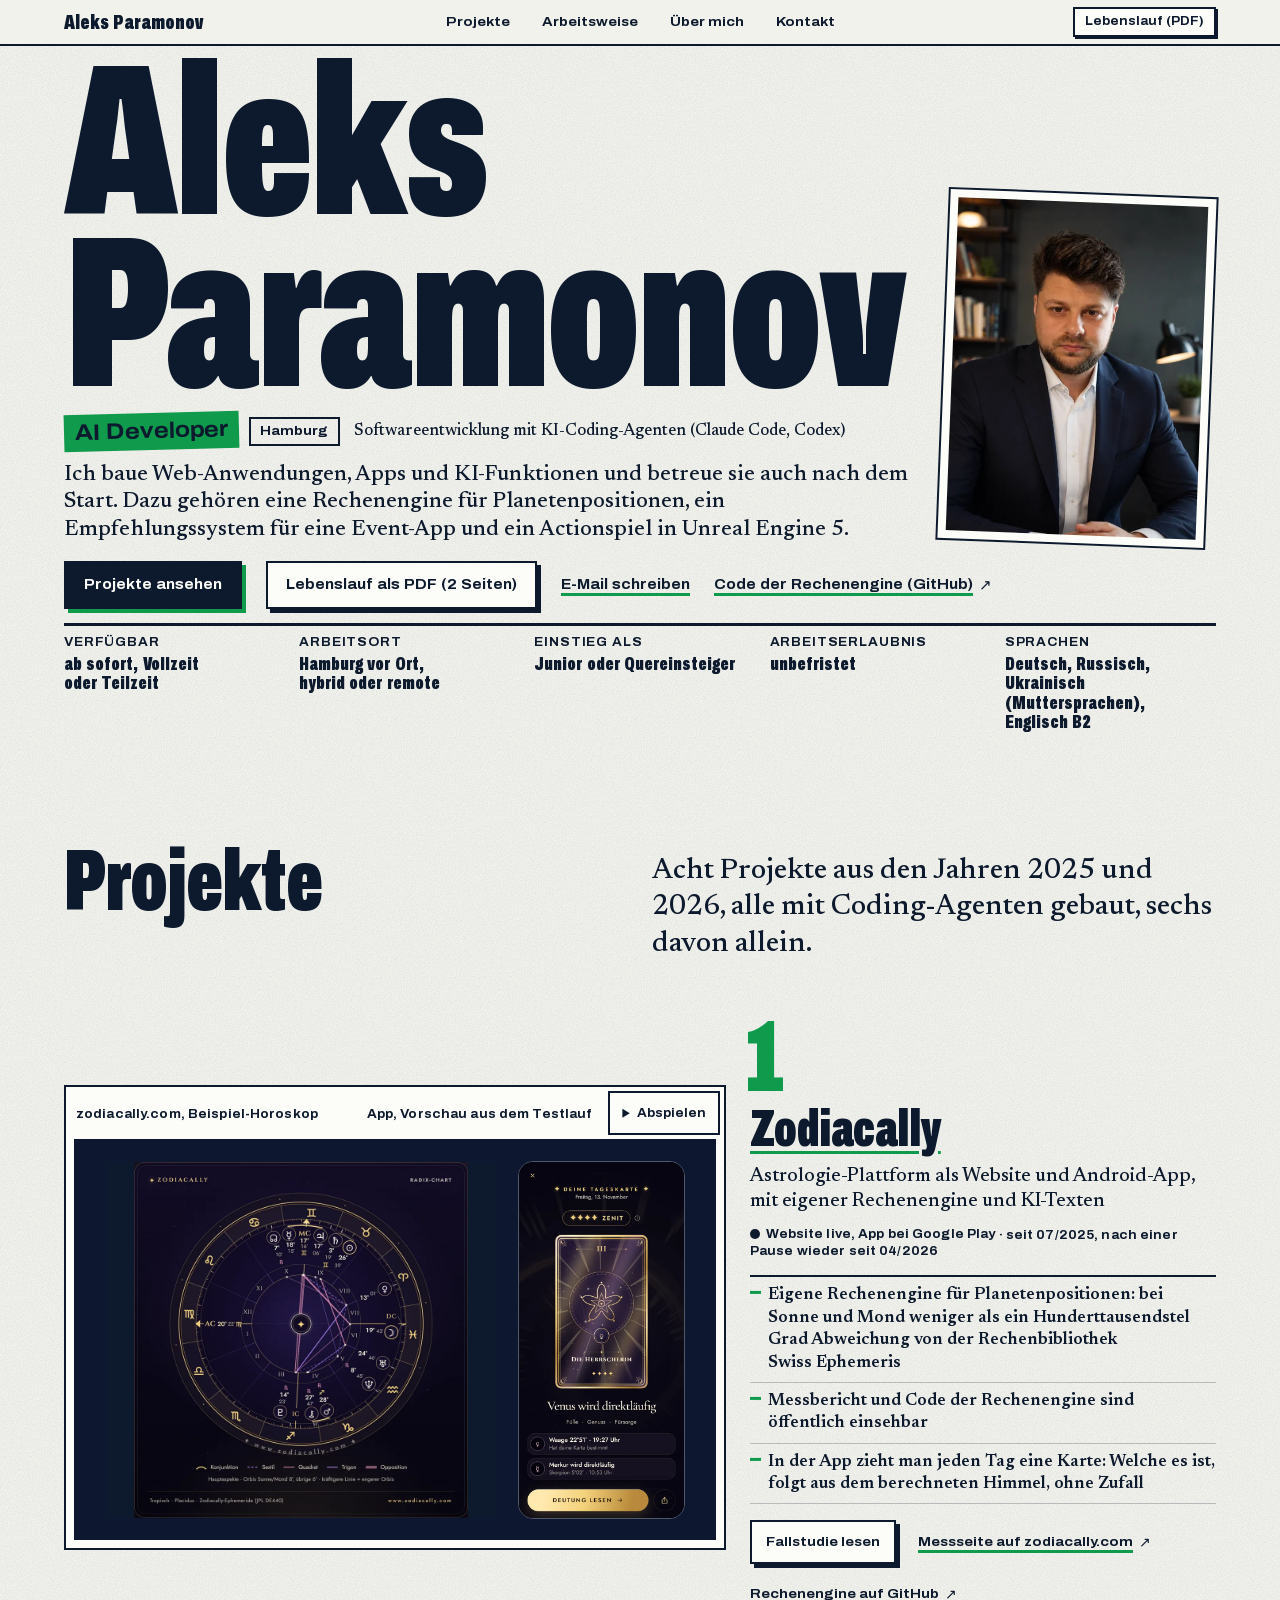
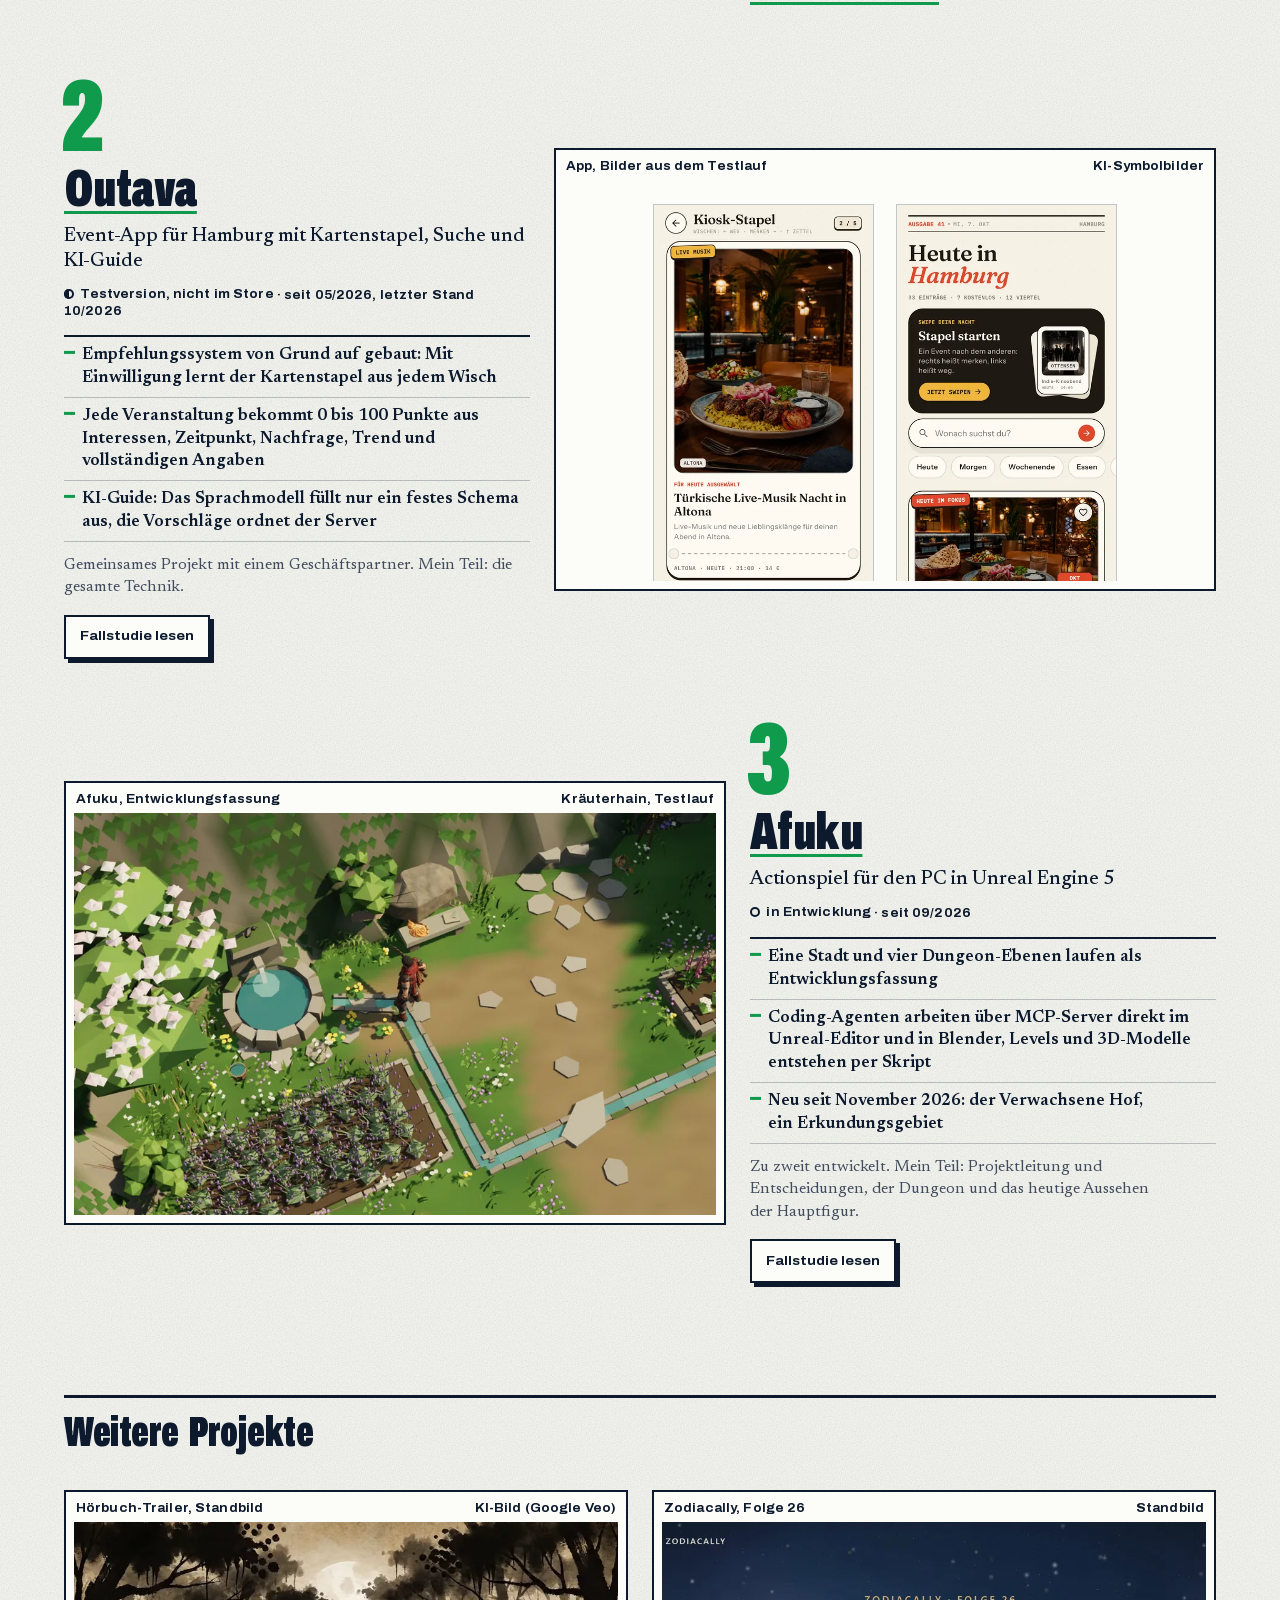
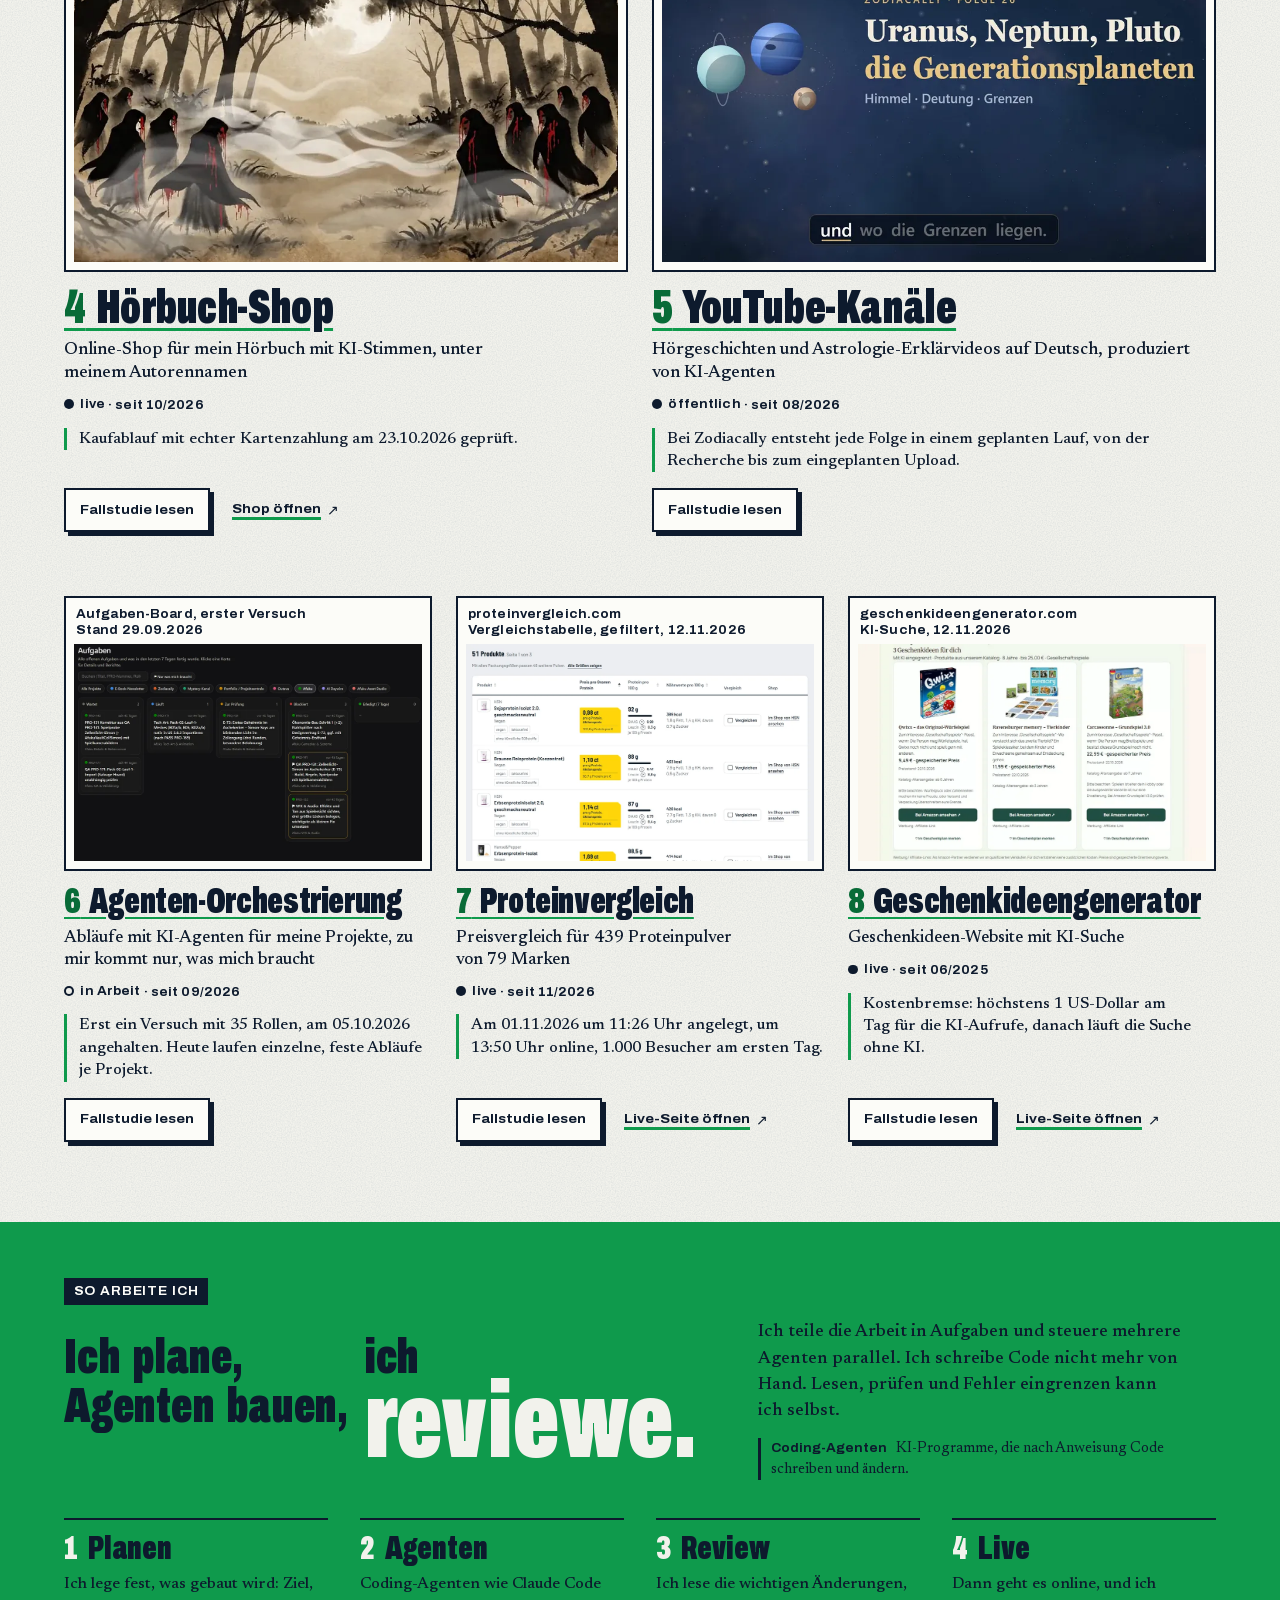
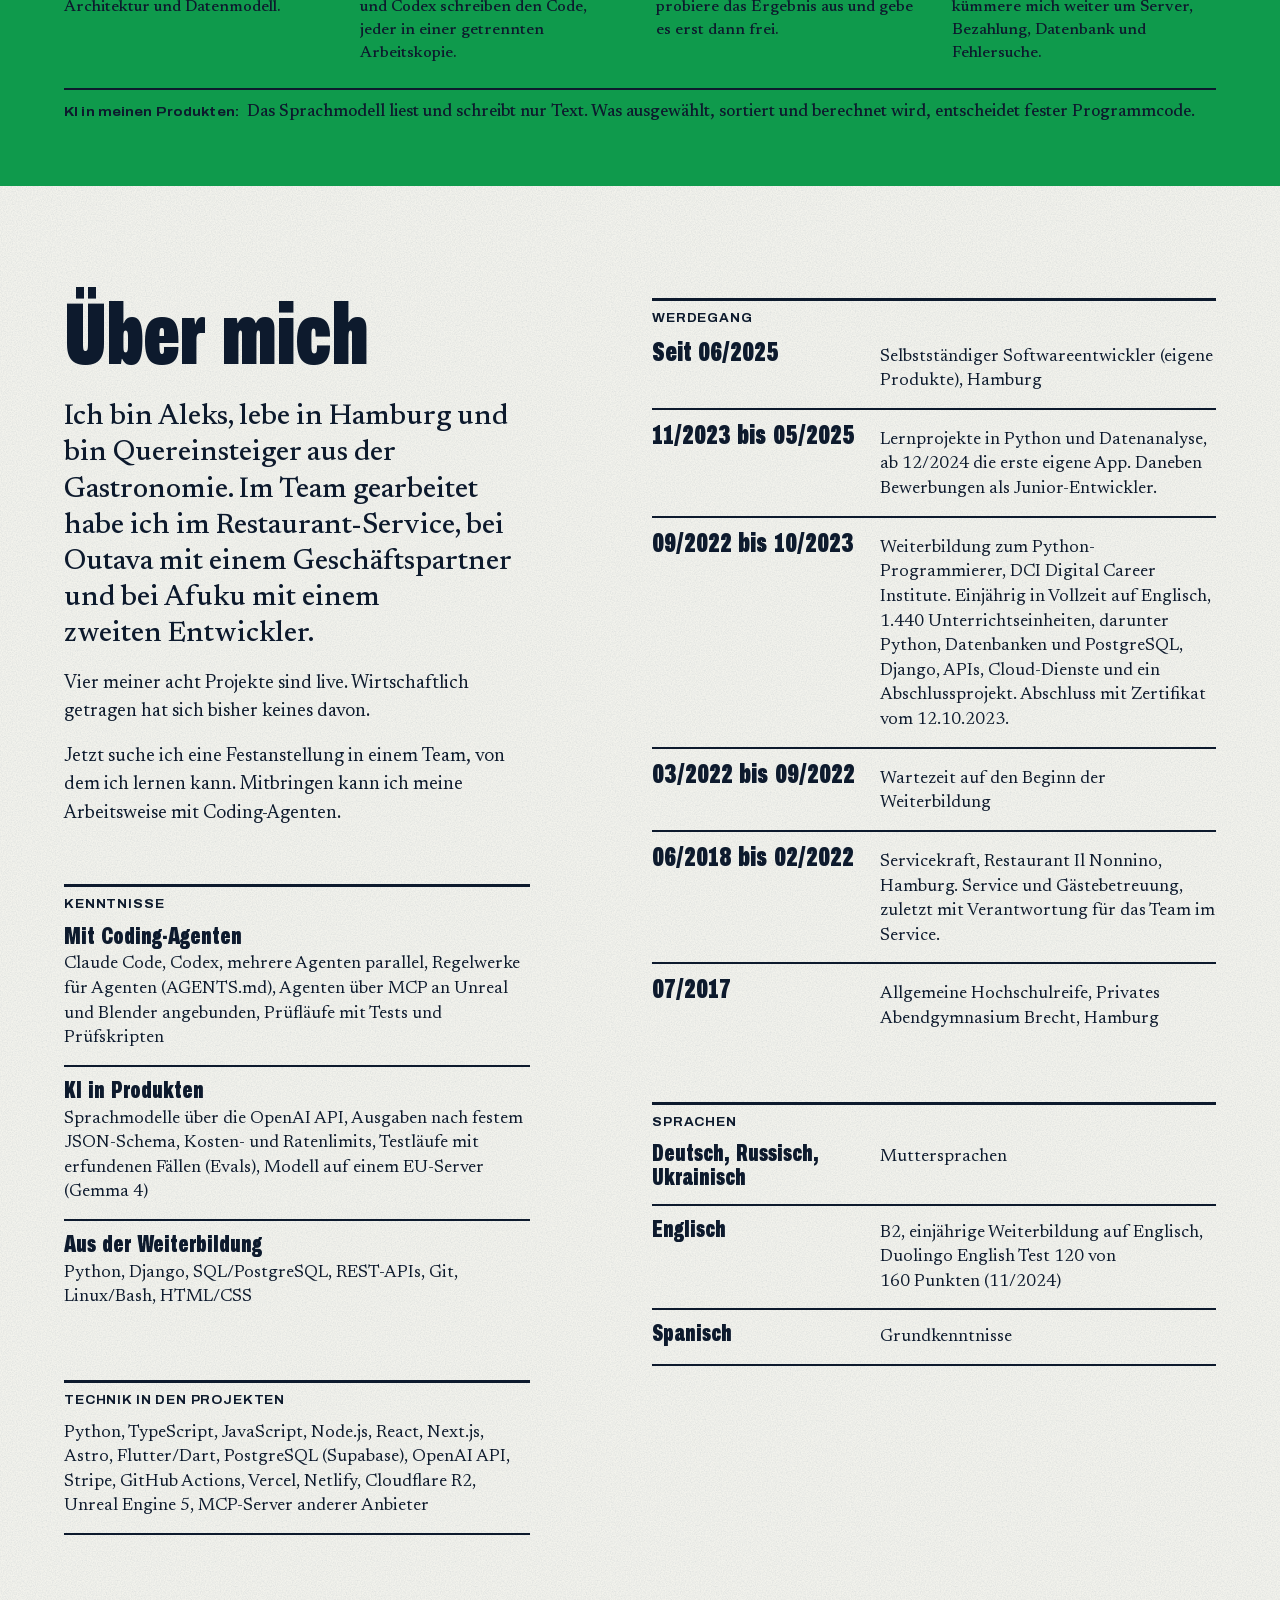
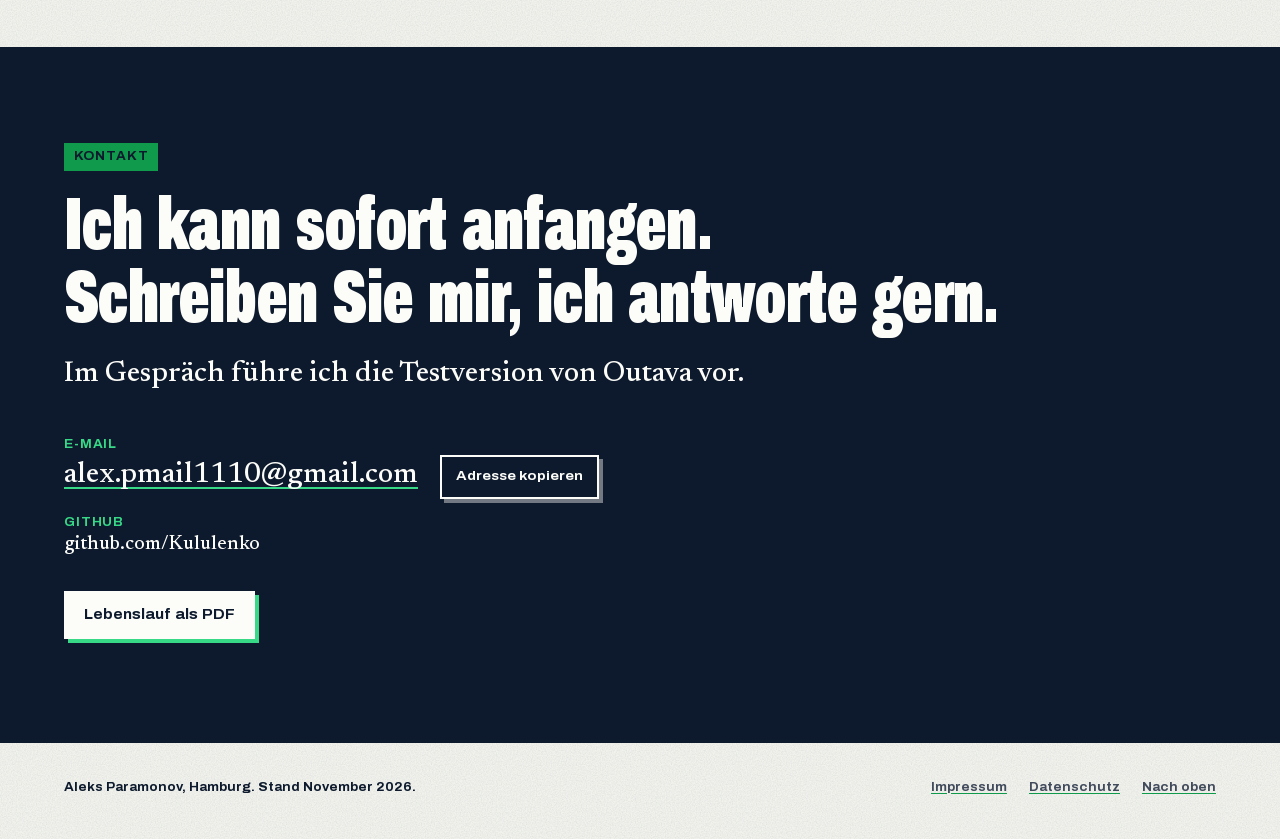
==== commit 673e5411: "Seite aktualisiert" ====
--- a/index.html
+++ b/index.html
@@ -163,6 +163,15 @@
   width: 100%; height: 100%; aspect-ratio: auto; object-fit: cover; object-position: top;
   outline: 1px solid var(--linie); outline-offset: 0;
 }
+#projekte .karte__duo {
+  display: grid; grid-template-columns: minmax(0, 1fr) auto; column-gap: 4%;
+  aspect-ratio: 16 / 10; padding: 3.5% 5%; background: #0d1830; overflow: hidden;
+}
+#projekte .karte__duo > a.abzug__bild { display: block; min-width: 0; min-height: 0; }
+#projekte .karte__duo img:not(.clip__poster) { width: 100%; height: 100%; aspect-ratio: auto; object-fit: contain; }
+#projekte .karte__duo > .clip { height: 100%; width: auto; aspect-ratio: var(--ar); border-radius: 14px; outline: 1px solid rgb(255 255 255 / .28); background: #070511; }
+#projekte .karte__duo .clip__poster { aspect-ratio: auto; height: 100%; object-fit: cover; }
+@media (max-width: 699.98px) { #projekte .karte__duo { aspect-ratio: 5 / 4; padding: 4%; column-gap: 3%; } }
 #projekte .karte__text { container-type: inline-size; min-width: 0; }
 #projekte .karte__nr {
   font-family: var(--f-plakat); font-weight: 900; color: var(--gruen);
@@ -177,6 +186,13 @@
 #projekte .karte__stand { margin-top: 12px; font-family: var(--f-etikett); font-weight: 700; font-size: var(--t-etikett); line-height: 1.35; letter-spacing: .01em; }
 #projekte .karte__stand .stand { display: inline-flex; vertical-align: baseline; }
 #projekte .karte__anteil { font-size: 1rem; line-height: 1.4; margin-top: 6px; }
+#projekte .karte--gross .karte__anteil { margin-top: 12px; color: var(--tinte-2); max-width: 36em; text-wrap: pretty; }
+#projekte .projekte__weitere { margin-top: 72px; }
+#projekte .projekte__weitere-titel {
+  border-top: 3px solid var(--tinte); padding-top: 12px;
+  font-family: var(--f-plakat); font-weight: 900; letter-spacing: -.01em; word-spacing: .12em;
+  font-size: 2.1rem; line-height: 1;
+}
 #projekte .karte__punkte { margin-top: 16px; border-top: 2px solid var(--tinte); }
 #projekte .karte__punkte li {
   display: grid; grid-template-columns: 1.1rem minmax(0, 1fr); align-items: baseline;
@@ -203,7 +219,8 @@
 #projekte .karte--gross { margin-top: 56px; row-gap: 18px; scroll-margin-top: 8px; }
 #projekte .projekte__kopf + .karte--gross { margin-top: 24px; }
 #projekte .karte--rund .karte__bild img { aspect-ratio: 1029 / 1100; object-fit: contain; }
-#projekte .karten { margin-top: 64px; row-gap: 52px; }
+#projekte .karten { margin-top: 28px; row-gap: 44px; }
+#projekte .karten--drei { margin-top: 44px; }
 #projekte .karte--klein { min-width: 0; scroll-margin-top: 8px; display: flex; flex-direction: column; }
 #projekte .karte--klein .karte__text { margin-top: 14px; flex: 1 0 auto; display: flex; flex-direction: column; align-items: flex-start; }
 #projekte .karte--klein .karte__text > * { max-width: 100%; }
@@ -232,7 +249,10 @@
   #projekte .karte--bild-rechts > .karte__bild { grid-column: 5 / -1; }
   #projekte .karte--bild-rechts > .karte__text { grid-column: 1 / 5; }
   #projekte .karte--rund .karte__bild img { aspect-ratio: 16 / 10; }
-  #projekte .karten { margin-top: 88px; row-gap: 64px; align-items: stretch; }
+  #projekte .projekte__weitere { margin-top: 96px; }
+  #projekte .projekte__weitere-titel { font-size: 2.6rem; padding-top: 14px; }
+  #projekte .karten { margin-top: 32px; row-gap: 56px; align-items: stretch; }
+  #projekte .karten--drei { margin-top: 56px; }
   #projekte .karten > .karte:nth-child(odd) { grid-column: 1 / 5; }
   #projekte .karten > .karte:nth-child(even) { grid-column: 5 / -1; }
   #projekte .karten > .karte--klein:last-child:nth-child(odd) {
@@ -254,13 +274,26 @@
   #projekte .karte--bild-rechts > .karte__bild { grid-column: 7 / -2; }
   #projekte .karte--bild-rechts > .karte__text { grid-column: 2 / 7; }
   #projekte .karte__nr { font-size: 6.4rem; }
-  #projekte .karten { margin-top: 80px; column-gap: 24px; row-gap: 64px; }
+  #projekte .projekte__weitere { margin-top: 112px; }
+  #projekte .projekte__weitere-titel { grid-column: 2 / -2; }
+  #projekte .karten { margin-top: 36px; column-gap: 24px; row-gap: 64px; }
+  #projekte .karten--drei { margin-top: 64px; }
   #projekte .karten > .karte:nth-child(odd) { grid-column: 2 / 8; }
   #projekte .karten > .karte:nth-child(even) { grid-column: 8 / -2; }
   #projekte .karte--klein .karte__titel { font-size: min(3rem, 10.4cqi); }
-  #projekte .karten > .karte--klein:last-child:nth-child(odd) { grid-column: 2 / -2; }
-  #projekte .karten > .karte--klein:last-child:nth-child(odd) > .karte__bild { grid-column: 1 / 7; }
-  #projekte .karten > .karte--klein:last-child:nth-child(odd) > .karte__text { grid-column: 7 / -1; }
+  #projekte .karten--drei > .karte:nth-child(1) { grid-column: 2 / 6; }
+  #projekte .karten--drei > .karte:nth-child(2) { grid-column: 6 / 10; }
+  #projekte .karten--drei > .karte:nth-child(3),
+  #projekte .karten--drei > .karte--klein:last-child:nth-child(odd) { grid-column: 10 / -2; display: flex; flex-direction: column; align-items: stretch; }
+  #projekte .karten--drei > .karte--klein:last-child:nth-child(odd) > .karte__text { margin-top: 14px; }
+  #projekte .karten--drei > .karte--klein:last-child:nth-child(odd) .karte__knoepfe { margin-top: auto; }
+  #projekte .karten--drei .karte--klein .karte__titel { font-size: min(2.3rem, 11.5cqi); }
+  #projekte .karten--drei .karte--klein .karte__kurz { font-size: 1.05rem; }
+  #projekte .karten--drei .karte__bild .abzug__kopf { flex-direction: column; align-items: flex-start; row-gap: 1px; }
+  #projekte .karten--drei .karte__bild .abzug__kopf > span + span { margin-left: 0; }
+}
+@media (min-width: 1024px) and (max-width: 1279.98px) {
+  #projekte .karten--drei .karte--klein .karte__knoepfe { min-height: 112px; align-content: flex-start; }
 }
 </style>
 <style>
@@ -489,7 +522,7 @@
     <img src="assets/kopf/portrait.webp" width="435" height="580" alt="Porträt von Aleks Paramonov: dunkles Sakko, weißes Hemd, im Hintergrund ein Regal und eine Schreibtischlampe" fetchpriority="high">
   </figure>
 
-  <p class="kopf__satz">Ich baue Web-Anwendungen, Apps und KI-Funktionen und betreue sie auch nach dem Start. Zwei meiner Projekte nehmen Zahlungen über Stripe an. Den Proteinvergleich habe ich an einem Tag gebaut und online gestellt.</p>
+  <p class="kopf__satz">Ich baue Web-Anwendungen, Apps und KI-Funktionen und betreue sie auch nach dem Start. Dazu gehören eine Rechenengine für Planetenpositionen, ein Empfehlungssystem für eine Event-App und ein Actionspiel in Unreal Engine&nbsp;5.</p>
 
   <p class="kopf__knoepfe">
     <a class="knopf knopf--haupt" href="#projekte">Projekte ansehen</a>
@@ -505,28 +538,6 @@
     <div><dt>Arbeits&shy;erlaubnis</dt><dd>unbefristet</dd></div>
     <div><dt>Sprachen</dt><dd>Deutsch, Russisch, Ukrainisch (Muttersprachen), Englisch B2</dd></div>
   </dl>
-
-  <div class="kopf__werdegang">
-    <p class="kopf__etikett" id="kopf-werdegang">Werdegang</p>
-    <ol aria-labelledby="kopf-werdegang">
-      <li><b>06/2018 bis 02/2022</b> Servicekraft im Restaurant</li>
-      <li><b>09/2022 bis 10/2023</b> Weiterbildung zum Python-Programmierer, DCI, Vollzeit</li>
-      <li><b>11/2023 bis 05/2025</b> Lernprojekte in Python, ab 12/2024 erste App</li>
-      <li><b>seit 06/2025</b> selbstständig mit eigenen Produkten</li>
-    </ol>
-    <a class="kopf__link" href="#werdegang">Ganzer Werdegang</a>
-  </div>
-
-  <ol class="lage" aria-label="Acht Projekte und ihr Stand">
-    <li><a href="geschenkideen.html"><b class="lage__nr">1</b><span class="lage__name">Geschenkideen&shy;generator</span><span class="stand stand--live">live</span></a></li>
-    <li><a href="proteinvergleich.html"><b class="lage__nr">2</b><span class="lage__name">Protein&shy;vergleich</span><span class="stand stand--live">live</span></a></li>
-    <li><a href="zodiacally.html"><b class="lage__nr">3</b><span class="lage__name">Zodiacally</span><span class="stand stand--live">live</span></a></li>
-    <li><a href="outava.html"><b class="lage__nr">4</b><span class="lage__name">Outava</span><span class="stand stand--test">Testversion</span></a></li>
-    <li><a href="youtube.html"><b class="lage__nr">5</b><span class="lage__name">YouTube-Kanäle</span><span class="stand stand--live">öffentlich</span></a></li>
-    <li><a href="agenten.html"><b class="lage__nr">6</b><span class="lage__name">Agenten-Orchestrierung</span><span class="stand stand--bau">in Arbeit</span></a></li>
-    <li><a href="hoerbuch.html"><b class="lage__nr">7</b><span class="lage__name">Hörbuch-Shop</span><span class="stand stand--live">live</span></a></li>
-    <li><a href="afuku.html"><b class="lage__nr">8</b><span class="lage__name">Afuku</span><span class="stand stand--bau">in Entwicklung</span></a></li>
-  </ol>
 </section>
 
 <section class="projekte" id="projekte" aria-labelledby="projekte-titel">
@@ -535,95 +546,40 @@
     <p class="projekte__vorspann">Acht Projekte aus den Jahren 2025 und 2026, alle mit Coding-Agenten gebaut, sechs davon allein.</p>
   </div>
 
-  <article class="karte karte--gross blatt" id="geschenkideen" aria-labelledby="geschenkideen-karte">
+  <article class="karte karte--gross blatt" id="zodiacally" aria-labelledby="zodiacally-karte">
     <figure class="abzug karte__bild">
       <div class="abzug__flaeche">
         <div class="abzug__rahmen">
-          <p class="abzug__kopf"><span>geschenkideen<wbr>generator.com</span><span>KI-Suche, 12.11.2026</span></p>
-          <a class="abzug__bild" href="geschenkideen.html" tabindex="-1" aria-hidden="true">
-            <img src="assets/projekte/geschenkideen-900.webp"
-                 srcset="assets/projekte/geschenkideen-900.webp 900w, assets/projekte/geschenkideen.webp 1280w"
-                 sizes="(min-width: 1024px) 58vw, (min-width: 700px) 48vw, 92vw"
-                 width="1280" height="800" loading="lazy" decoding="async"
-                 alt="Drei Produktkarten mit den Spielen Qwixx, memory und Carcassonne. Jede Karte zeigt Bild, Begründung, Preis, Altersangabe und den Hinweis Werbung.">
-          </a>
+          <p class="abzug__kopf"><span>zodiacally.com, Beispiel-Horoskop</span><span>App, Vorschau aus dem Testlauf</span></p>
+          <div class="karte__duo">
+            <a class="abzug__bild" href="zodiacally.html" tabindex="-1" aria-hidden="true">
+              <img src="assets/projekte/zodiacally-900.webp"
+                   srcset="assets/projekte/zodiacally-900.webp 842w, assets/projekte/zodiacally.webp 1029w"
+                   sizes="(min-width: 1024px) 36vw, (min-width: 700px) 30vw, 60vw"
+                   width="1029" height="1100" loading="lazy" decoding="async"
+                   alt="Kreisförmiges Geburtshoroskop mit den zwölf Tierkreiszeichen, Planetensymbolen mit Gradangaben und farbigen Aspektlinien. Unten steht der Hinweis auf die Zodiacally-Ephemeride.">
+            </a>
+            <div class="clip" style="--ar: 432 / 934">
+              <img class="clip__poster" src="assets/zodiacally/tageskarte-poster.webp" width="540" height="1168" loading="lazy" decoding="async" alt="">
+              <video muted playsinline loop preload="none" width="432" height="934" aria-label="Video aus der App: Eine Kugel in den Händen einer gezeichneten Figur wird zu einem violetten Wirbel mit goldenen Strahlen. Daraus dreht sich eine Karte mit dem Namen Die Herrscherin hervor, darunter steht Venus wird direktläufig.">
+                <source src="assets/zodiacally/tageskarte-432.mp4" type="video/mp4">
+              </video>
+              <noscript><a class="clip__knopf" href="assets/zodiacally/tageskarte-432.mp4">Video öffnen</a></noscript>
+            </div>
+          </div>
         </div>
       </div>
     </figure>
     <div class="karte__text">
       <p class="karte__nr" aria-hidden="true">1</p>
-      <h3 class="karte__titel" id="geschenkideen-karte"><a href="geschenkideen.html">Geschenkideen&shy;generator</a></h3>
-      <p class="karte__kurz">Geschenkideen-Website mit KI-Suche</p>
-      <p class="karte__stand"><span class="stand stand--live">live</span> <span>· seit 06/2025</span></p>
-      <ul class="karte__punkte">
-        <li>Ein bis zwei Sätze zur Person, bis zu drei Geschenke aus einem Katalog mit rund 1.300&nbsp;Einträgen</li>
-        <li>Kostenbremse: höchstens 1&nbsp;US-Dollar am Tag für die KI-Aufrufe, danach läuft die Suche ohne KI</li>
-      </ul>
-      <p class="karte__kennzeile">Im Test vom 04.11.2026 lag kein Vorschlag über dem Budget oder außerhalb der Altersgrenze, gemessen an den gespeicherten Katalogdaten.</p>
-      <p class="karte__knoepfe">
-        <a class="knopf knopf--klein" href="geschenkideen.html">Fallstudie lesen<span class="unsichtbar">: Geschenkideengenerator</span></a>
-        <a class="karte__link" href="https://geschenkideengenerator.com/" rel="noopener">geschenkideengenerator.com öffnen</a>
-      </p>
-    </div>
-  </article>
-
-  <article class="karte karte--gross karte--bild-rechts blatt" id="proteinvergleich" aria-labelledby="proteinvergleich-karte">
-    <figure class="abzug karte__bild">
-      <div class="abzug__flaeche">
-        <div class="abzug__rahmen">
-          <p class="abzug__kopf"><span>proteinvergleich.com</span><span>Vergleichstabelle, gefiltert, 12.11.2026</span></p>
-          <a class="abzug__bild" href="proteinvergleich.html" tabindex="-1" aria-hidden="true">
-            <img src="assets/projekte/proteinvergleich-900.webp"
-                 srcset="assets/projekte/proteinvergleich-900.webp 900w, assets/projekte/proteinvergleich.webp 1800w"
-                 sizes="(min-width: 1024px) 58vw, (min-width: 700px) 48vw, 92vw"
-                 width="1800" height="1125" loading="lazy" decoding="async"
-                 alt="Tabelle mit 51 Proteinpulvern, gefiltert auf vegan, ohne künstliche Süßstoffe und eine Packungsgröße. Jede Zeile zeigt Marke, Produkt, ein gelbes Preisschild, den Proteingehalt und die Nährwerte.">
-          </a>
-        </div>
-      </div>
-    </figure>
-    <div class="karte__text">
-      <p class="karte__nr" aria-hidden="true">2</p>
-      <h3 class="karte__titel" id="proteinvergleich-karte"><a href="proteinvergleich.html">Protein&shy;vergleich</a></h3>
-      <p class="karte__kurz">Preisvergleich für 439&nbsp;Proteinpulver von 79&nbsp;Marken</p>
-      <p class="karte__stand"><span class="stand stand--live">live</span> <span>· seit 11/2026</span></p>
-      <ul class="karte__punkte">
-        <li>Am 01.11.2026 um 11:26&nbsp;Uhr angelegt, um 13:50&nbsp;Uhr online, 1.000&nbsp;Besucher am ersten Tag</li>
-        <li>Jede Produktseite ordnet den Preis in einem Satz ein, zum Beispiel: günstiger als bei 44&nbsp;von 75&nbsp;anderen Produkten</li>
-      </ul>
-      <p class="karte__kennzeile">Ein automatischer Lauf prüft jeden Morgen die Preise in den Shops, die das zulassen.</p>
-      <p class="karte__knoepfe">
-        <a class="knopf knopf--klein" href="proteinvergleich.html">Fallstudie lesen<span class="unsichtbar">: Proteinvergleich</span></a>
-        <a class="karte__link" href="https://www.proteinvergleich.com/" rel="noopener">proteinvergleich.com öffnen</a>
-      </p>
-    </div>
-  </article>
-
-  <article class="karte karte--gross karte--rund blatt" id="zodiacally" aria-labelledby="zodiacally-karte">
-    <figure class="abzug karte__bild">
-      <div class="abzug__flaeche">
-        <div class="abzug__rahmen">
-          <p class="abzug__kopf"><span>zodiacally.com</span><span>Beispiel-Horoskop</span></p>
-          <a class="abzug__bild" href="zodiacally.html" tabindex="-1" aria-hidden="true">
-            <img src="assets/projekte/zodiacally-900.webp"
-                 srcset="assets/projekte/zodiacally-900.webp 842w, assets/projekte/zodiacally.webp 1029w"
-                 sizes="(min-width: 1024px) 36vw, (min-width: 700px) 40vw, 92vw"
-                 width="1029" height="1100" loading="lazy" decoding="async"
-                 alt="Kreisförmiges Geburtshoroskop mit den zwölf Tierkreiszeichen, Planetensymbolen mit Gradangaben und farbigen Aspektlinien. Unten steht der Hinweis auf die Zodiacally-Ephemeride.">
-          </a>
-        </div>
-      </div>
-    </figure>
-    <div class="karte__text">
-      <p class="karte__nr" aria-hidden="true">3</p>
       <h3 class="karte__titel" id="zodiacally-karte"><a href="zodiacally.html">Zodiacally</a></h3>
       <p class="karte__kurz">Astrologie-Plattform als Website und Android-App, mit eigener Rechenengine und KI-Texten</p>
       <p class="karte__stand"><span class="stand stand--live">Website live, App bei Google Play</span> <span>· seit 07/2025, nach einer Pause wieder seit 04/2026</span></p>
       <ul class="karte__punkte">
         <li>Eigene Rechenengine für Planetenpositionen: bei Sonne und Mond weniger als ein Hunderttausendstel Grad Abweichung von der Rechenbibliothek Swiss Ephemeris</li>
-        <li>Anmeldung mit Konto, bezahlt wird über Stripe</li>
+        <li>Messbericht und Code der Rechenengine sind öffentlich einsehbar</li>
+        <li>In der App zieht man jeden Tag eine Karte: Welche es ist, folgt aus dem berechneten Himmel, ohne Zufall</li>
       </ul>
-      <p class="karte__kennzeile">Messbericht und Code der Rechenengine sind öffentlich einsehbar.</p>
       <p class="karte__knoepfe">
         <a class="knopf knopf--klein" href="zodiacally.html">Fallstudie lesen<span class="unsichtbar">: Zodiacally</span></a>
         <a class="karte__link" href="https://www.zodiacally.com/de/ephemeris/" rel="noopener">Messseite auf zodiacally.com</a>
@@ -632,34 +588,102 @@
     </div>
   </article>
 
-  <div class="karten blatt">
-
-    <article class="karte karte--klein" id="outava" aria-labelledby="outava-karte">
+  <article class="karte karte--gross karte--bild-rechts blatt" id="outava" aria-labelledby="outava-karte">
+    <figure class="abzug karte__bild">
+      <div class="abzug__flaeche">
+        <div class="abzug__rahmen">
+          <p class="abzug__kopf"><span>App, Bilder aus dem Testlauf</span><span>KI-Symbolbilder</span></p>
+          <a class="abzug__bild" href="outava.html" tabindex="-1" aria-hidden="true">
+            <span class="karte__paar">
+              <img src="assets/outava/stapel-900.webp"
+                   width="416" height="900" loading="lazy" decoding="async"
+                   alt="Eine große Veranstaltungskarte mit dem Foto eines gedeckten Restauranttischs, darunter Titel, Stadtteil, Uhrzeit und Preis.">
+              <img src="assets/outava/start-900.webp"
+                   width="416" height="900" loading="lazy" decoding="async"
+                   alt="App-Startseite „Heute in Hamburg“ mit einem Kasten „Stapel starten“, einem Suchfeld, Schnellfiltern wie Heute und Wochenende und einer großen Veranstaltungskarte.">
+            </span>
+          </a>
+        </div>
+      </div>
+    </figure>
+    <div class="karte__text">
+      <p class="karte__nr" aria-hidden="true">2</p>
+      <h3 class="karte__titel" id="outava-karte"><a href="outava.html">Outava</a></h3>
+      <p class="karte__kurz">Event-App für Hamburg mit Kartenstapel, Suche und KI-Guide</p>
+      <p class="karte__stand"><span class="stand stand--test">Testversion, nicht im Store</span> <span>· seit 05/2026, letzter Stand 10/2026</span></p>
+      <ul class="karte__punkte">
+        <li>Empfehlungssystem von Grund auf gebaut: Mit Einwilligung lernt der Kartenstapel aus jedem Wisch</li>
+        <li>Jede Veranstaltung bekommt 0&nbsp;bis 100&nbsp;Punkte aus Interessen, Zeitpunkt, Nachfrage, Trend und vollständigen Angaben</li>
+        <li>KI-Guide: Das Sprachmodell füllt nur ein festes Schema aus, die Vorschläge ordnet der Server</li>
+      </ul>
+      <p class="karte__anteil">Gemeinsames Projekt mit einem Geschäftspartner. Mein Teil: die gesamte Technik.</p>
+      <p class="karte__knoepfe">
+        <a class="knopf knopf--klein" href="outava.html">Fallstudie lesen<span class="unsichtbar">: Outava</span></a>
+      </p>
+    </div>
+  </article>
+
+  <article class="karte karte--gross blatt" id="afuku" aria-labelledby="afuku-karte">
+    <figure class="abzug karte__bild">
+      <div class="abzug__flaeche">
+        <div class="abzug__rahmen">
+          <p class="abzug__kopf"><span>Afuku, Entwicklungsfassung</span><span>Kräuterhain, Testlauf</span></p>
+          <a class="abzug__bild" href="afuku.html" tabindex="-1" aria-hidden="true">
+            <img src="assets/projekte/afuku-900.webp"
+                 srcset="assets/projekte/afuku-900.webp 900w, assets/projekte/afuku.webp 1400w"
+                 sizes="(min-width: 1024px) 58vw, (min-width: 700px) 48vw, 92vw"
+                 width="1400" height="875" loading="lazy" decoding="async"
+                 alt="Blick von schräg oben auf einen kleinen Brunnen mit Wasserrinne zwischen blühenden Büschen, einem Beet mit Lavendel und Steinplatten auf einem Sandweg. Kael mit rotem Schal steht neben dem Brunnen.">
+          </a>
+        </div>
+      </div>
+    </figure>
+    <div class="karte__text">
+      <p class="karte__nr" aria-hidden="true">3</p>
+      <h3 class="karte__titel" id="afuku-karte"><a href="afuku.html">Afuku</a></h3>
+      <p class="karte__kurz">Actionspiel für den PC in Unreal Engine&nbsp;5</p>
+      <p class="karte__stand"><span class="stand stand--bau">in Entwicklung</span> <span>· seit 09/2026</span></p>
+      <ul class="karte__punkte">
+        <li>Eine Stadt und vier Dungeon-Ebenen laufen als Entwicklungsfassung</li>
+        <li>Coding-Agenten arbeiten über MCP-Server direkt im Unreal-Editor und in Blender, Levels und 3D-Modelle entstehen per Skript</li>
+        <li>Neu seit November 2026: der Verwachsene Hof, ein Erkundungsgebiet</li>
+      </ul>
+      <p class="karte__anteil">Zu zweit entwickelt. Mein Teil: Projektleitung und Entscheidungen, der Dungeon und das heutige Aussehen der Hauptfigur.</p>
+      <p class="karte__knoepfe">
+        <a class="knopf knopf--klein" href="afuku.html">Fallstudie lesen<span class="unsichtbar">: Afuku</span></a>
+      </p>
+    </div>
+  </article>
+
+  <div class="blatt projekte__weitere">
+    <p class="projekte__weitere-titel">Weitere Projekte</p>
+  </div>
+
+  <div class="karten karten--zwei blatt">
+
+    <article class="karte karte--klein" id="hoerbuch" aria-labelledby="hoerbuch-karte">
       <figure class="abzug karte__bild">
         <div class="abzug__flaeche">
           <div class="abzug__rahmen">
-            <p class="abzug__kopf"><span>App, Bilder aus dem Testlauf</span><span>KI-Symbolbilder</span></p>
-            <a class="abzug__bild" href="outava.html" tabindex="-1" aria-hidden="true">
-              <span class="karte__paar">
-                <img src="assets/outava/stapel-900.webp"
-                     width="416" height="900" loading="lazy" decoding="async"
-                     alt="Eine große Veranstaltungskarte mit dem Foto eines gedeckten Restauranttischs, darunter Titel, Stadtteil, Uhrzeit und Preis.">
-                <img src="assets/outava/start-900.webp"
-                     width="416" height="900" loading="lazy" decoding="async"
-                     alt="App-Startseite „Heute in Hamburg“ mit einem Kasten „Stapel starten“, einem Suchfeld, Schnellfiltern wie Heute und Wochenende und einer großen Veranstaltungskarte.">
-              </span>
+            <p class="abzug__kopf"><span>Hörbuch-Trailer, Standbild</span><span>KI-Bild (Google Veo)</span></p>
+            <a class="abzug__bild" href="hoerbuch.html" tabindex="-1" aria-hidden="true">
+              <img src="assets/projekte/hoerbuch-900.webp"
+                   srcset="assets/projekte/hoerbuch-900.webp 900w, assets/projekte/hoerbuch.webp 1152w"
+                   sizes="(min-width: 1024px) 44vw, (min-width: 700px) 44vw, 92vw"
+                   width="1152" height="720" loading="lazy" decoding="async"
+                   alt="Tuschzeichnung eines Waldes bei Vollmond. Links und rechts stehen Gestalten in dunklen Umhängen mit roten Spuren, dazwischen zieht Nebel.">
             </a>
           </div>
         </div>
       </figure>
       <div class="karte__text">
-        <h3 class="karte__titel" id="outava-karte"><a href="outava.html"><span class="karte__nr" aria-hidden="true">4</span> Outava</a></h3>
-        <p class="karte__kurz">Event-App für Hamburg mit Kartenstapel, Suche und KI-Guide</p>
-        <p class="karte__stand"><span class="stand stand--test">Testversion, nicht im Store</span> <span>· seit 05/2026, letzter Stand 10/2026</span></p>
-        <p class="karte__anteil">Gemeinsames Projekt mit einem Geschäftspartner. Mein Teil: die gesamte Technik.</p>
-        <p class="karte__kennzeile">Empfehlungssystem von Grund auf gebaut: Mit Einwilligung lernt der Kartenstapel aus jedem Wisch.</p>
+        <h3 class="karte__titel" id="hoerbuch-karte"><a href="hoerbuch.html"><span class="karte__nr" aria-hidden="true">4</span> Hörbuch-Shop</a></h3>
+        <p class="karte__kurz">Online-Shop für mein Hörbuch mit KI-Stimmen, unter meinem Autorennamen</p>
+        <p class="karte__stand"><span class="stand stand--live">live</span> <span>· seit 10/2026</span></p>
+        <p class="karte__kennzeile">Kaufablauf mit echter Kartenzahlung am 23.10.2026 geprüft.</p>
         <p class="karte__knoepfe">
-          <a class="knopf knopf--klein" href="outava.html">Fallstudie lesen<span class="unsichtbar">: Outava</span></a>
+          <a class="knopf knopf--klein" href="hoerbuch.html">Fallstudie lesen<span class="unsichtbar">: Hörbuch-Shop</span></a>
+          <a class="karte__link" href="https://alekskavalenko.de/hoerbuch" rel="noopener">Shop öffnen</a>
         </p>
       </div>
     </article>
@@ -668,13 +692,13 @@
       <figure class="abzug karte__bild">
         <div class="abzug__flaeche">
           <div class="abzug__rahmen">
-            <p class="abzug__kopf"><span>Hörgeschichte, Standbild</span><span>KI-Bild</span></p>
+            <p class="abzug__kopf"><span>Zodiacally, Folge 26</span><span>Standbild</span></p>
             <a class="abzug__bild" href="youtube.html" tabindex="-1" aria-hidden="true">
               <img src="assets/projekte/youtube-900.webp"
-                   srcset="assets/projekte/youtube-900.webp 900w, assets/projekte/youtube.webp 1152w"
+                   srcset="assets/projekte/youtube-900.webp 900w, assets/projekte/youtube.webp 1440w"
                    sizes="(min-width: 1024px) 44vw, (min-width: 700px) 44vw, 92vw"
-                   width="1152" height="720" loading="lazy" decoding="async"
-                   alt="Zwei Zelte nachts im Wald, eines grün, eines rot mit einer Laterne. Dazwischen weiße Balken einer Tonspur, oben rechts das Etikett Horror-Hörbuch.">
+                   width="1440" height="900" loading="lazy" decoding="async"
+                   alt="Titelbild eines Erklärvideos auf dunkelblauem Sternenhimmel: links drei Planeten, daneben die Schrift „Uranus, Neptun, Pluto, die Generationsplaneten“. Unten steht ein Untertitel.">
             </a>
           </div>
         </div>
@@ -690,6 +714,10 @@
       </div>
     </article>
 
+  </div>
+
+  <div class="karten karten--drei blatt">
+
     <article class="karte karte--klein" id="agenten" aria-labelledby="agenten-karte">
       <figure class="abzug karte__bild">
         <div class="abzug__flaeche">
@@ -698,7 +726,7 @@
             <a class="abzug__bild" href="agenten.html" tabindex="-1" aria-hidden="true">
               <img src="assets/projekte/agenten-900.webp"
                    srcset="assets/projekte/agenten-900.webp 900w, assets/projekte/agenten.webp 1400w"
-                   sizes="(min-width: 1024px) 44vw, (min-width: 700px) 44vw, 92vw"
+                   sizes="(min-width: 1024px) 30vw, (min-width: 700px) 44vw, 92vw"
                    width="1400" height="875" loading="lazy" decoding="async"
                    alt="Board mit den Spalten Wartet, Läuft, Zur Prüfung, Blockiert und Erledigt. Der Filter Afuku ist gewählt. In den Spalten liegen sieben Aufgabenkarten mit Titel und zuständiger Rolle.">
             </a>
@@ -716,56 +744,56 @@
       </div>
     </article>
 
-    <article class="karte karte--klein" id="hoerbuch" aria-labelledby="hoerbuch-karte">
+    <article class="karte karte--klein" id="proteinvergleich" aria-labelledby="proteinvergleich-karte">
       <figure class="abzug karte__bild">
         <div class="abzug__flaeche">
           <div class="abzug__rahmen">
-            <p class="abzug__kopf"><span>Hörbuch-Trailer, Standbild</span><span>KI-Bild (Google Veo)</span></p>
-            <a class="abzug__bild" href="hoerbuch.html" tabindex="-1" aria-hidden="true">
-              <img src="assets/projekte/hoerbuch-900.webp"
-                   srcset="assets/projekte/hoerbuch-900.webp 900w, assets/projekte/hoerbuch.webp 1152w"
-                   sizes="(min-width: 1024px) 44vw, (min-width: 700px) 44vw, 92vw"
-                   width="1152" height="720" loading="lazy" decoding="async"
-                   alt="Tuschzeichnung eines Waldes bei Vollmond. Links und rechts stehen Gestalten in dunklen Umhängen mit roten Spuren, dazwischen zieht Nebel.">
+            <p class="abzug__kopf"><span>proteinvergleich.com</span><span>Vergleichstabelle, gefiltert, 12.11.2026</span></p>
+            <a class="abzug__bild" href="proteinvergleich.html" tabindex="-1" aria-hidden="true">
+              <img src="assets/projekte/proteinvergleich-900.webp"
+                   srcset="assets/projekte/proteinvergleich-900.webp 900w, assets/projekte/proteinvergleich.webp 1800w"
+                   sizes="(min-width: 1024px) 30vw, (min-width: 700px) 44vw, 92vw"
+                   width="1800" height="1125" loading="lazy" decoding="async"
+                   alt="Tabelle mit 51 Proteinpulvern, gefiltert auf vegan, ohne künstliche Süßstoffe und eine Packungsgröße. Jede Zeile zeigt Marke, Produkt, ein gelbes Preisschild, den Proteingehalt und die Nährwerte.">
             </a>
           </div>
         </div>
       </figure>
       <div class="karte__text">
-        <h3 class="karte__titel" id="hoerbuch-karte"><a href="hoerbuch.html"><span class="karte__nr" aria-hidden="true">7</span> Hörbuch-Shop</a></h3>
-        <p class="karte__kurz">Online-Shop für mein Hörbuch mit KI-Stimmen, unter meinem Autorennamen</p>
-        <p class="karte__stand"><span class="stand stand--live">live</span> <span>· seit 10/2026</span></p>
-        <p class="karte__kennzeile">Kaufablauf mit echter Kartenzahlung am 23.10.2026 geprüft.</p>
+        <h3 class="karte__titel" id="proteinvergleich-karte"><a href="proteinvergleich.html"><span class="karte__nr" aria-hidden="true">7</span> Protein&shy;vergleich</a></h3>
+        <p class="karte__kurz">Preisvergleich für 439&nbsp;Proteinpulver von 79&nbsp;Marken</p>
+        <p class="karte__stand"><span class="stand stand--live">live</span> <span>· seit 11/2026</span></p>
+        <p class="karte__kennzeile">Am 01.11.2026 um 11:26&nbsp;Uhr angelegt, um 13:50&nbsp;Uhr online, 1.000&nbsp;Besucher am ersten Tag.</p>
         <p class="karte__knoepfe">
-          <a class="knopf knopf--klein" href="hoerbuch.html">Fallstudie lesen<span class="unsichtbar">: Hörbuch-Shop</span></a>
-          <a class="karte__link" href="https://alekskavalenko.de/hoerbuch" rel="noopener">Shop öffnen</a>
+          <a class="knopf knopf--klein" href="proteinvergleich.html">Fallstudie lesen<span class="unsichtbar">: Proteinvergleich</span></a>
+          <a class="karte__link" href="https://www.proteinvergleich.com/" rel="noopener">Live-Seite öffnen<span class="unsichtbar">: proteinvergleich.com</span></a>
         </p>
       </div>
     </article>
 
-    <article class="karte karte--klein" id="afuku" aria-labelledby="afuku-karte">
+    <article class="karte karte--klein" id="geschenkideen" aria-labelledby="geschenkideen-karte">
       <figure class="abzug karte__bild">
         <div class="abzug__flaeche">
           <div class="abzug__rahmen">
-            <p class="abzug__kopf"><span>Afuku, Entwicklungsfassung</span><span>Hauptmenü</span></p>
-            <a class="abzug__bild" href="afuku.html" tabindex="-1" aria-hidden="true">
-              <img src="assets/projekte/afuku-900.webp"
-                   srcset="assets/projekte/afuku-900.webp 900w, assets/projekte/afuku.webp 1440w"
-                   sizes="(min-width: 1024px) 44vw, (min-width: 700px) 44vw, 92vw"
-                   width="1440" height="900" loading="lazy" decoding="async"
-                   alt="Titelbild mit dem Schriftzug Afuku und den Menüpunkten Fortsetzen, Neues Spiel, Spielstand laden, Optionen und Beenden. Rechts ein gepflasterter Platz mit Lagerfeuer, gesehen von schräg oben.">
+            <p class="abzug__kopf"><span>geschenkideen<wbr>generator.com</span><span>KI-Suche, 12.11.2026</span></p>
+            <a class="abzug__bild" href="geschenkideen.html" tabindex="-1" aria-hidden="true">
+              <img src="assets/projekte/geschenkideen-900.webp"
+                   srcset="assets/projekte/geschenkideen-900.webp 900w, assets/projekte/geschenkideen.webp 1280w"
+                   sizes="(min-width: 1024px) 30vw, (min-width: 700px) 44vw, 92vw"
+                   width="1280" height="800" loading="lazy" decoding="async"
+                   alt="Drei Produktkarten mit den Spielen Qwixx, memory und Carcassonne. Jede Karte zeigt Bild, Begründung, Preis, Altersangabe und den Hinweis Werbung.">
             </a>
           </div>
         </div>
       </figure>
       <div class="karte__text">
-        <h3 class="karte__titel" id="afuku-karte"><a href="afuku.html"><span class="karte__nr" aria-hidden="true">8</span> Afuku</a></h3>
-        <p class="karte__kurz">Actionspiel für den PC in Unreal Engine&nbsp;5</p>
-        <p class="karte__stand"><span class="stand stand--bau">in Entwicklung</span> <span>· seit 09/2026</span></p>
-        <p class="karte__anteil">Zu zweit entwickelt. Mein Teil: Projektleitung und Entscheidungen, der Dungeon und das heutige Aussehen der Hauptfigur.</p>
-        <p class="karte__kennzeile">Eine Stadt und vier Dungeon-Ebenen laufen als Entwicklungsfassung.</p>
+        <h3 class="karte__titel" id="geschenkideen-karte"><a href="geschenkideen.html"><span class="karte__nr" aria-hidden="true">8</span> Geschenkideen&shy;generator</a></h3>
+        <p class="karte__kurz">Geschenkideen-Website mit KI-Suche</p>
+        <p class="karte__stand"><span class="stand stand--live">live</span> <span>· seit 06/2025</span></p>
+        <p class="karte__kennzeile">Kostenbremse: höchstens 1&nbsp;US-Dollar am Tag für die KI-Aufrufe, danach läuft die Suche ohne KI.</p>
         <p class="karte__knoepfe">
-          <a class="knopf knopf--klein" href="afuku.html">Fallstudie lesen<span class="unsichtbar">: Afuku</span></a>
+          <a class="knopf knopf--klein" href="geschenkideen.html">Fallstudie lesen<span class="unsichtbar">: Geschenkideengenerator</span></a>
+          <a class="karte__link" href="https://geschenkideengenerator.com/" rel="noopener">Live-Seite öffnen<span class="unsichtbar">: geschenkideengenerator.com</span></a>
         </p>
       </div>
     </article>
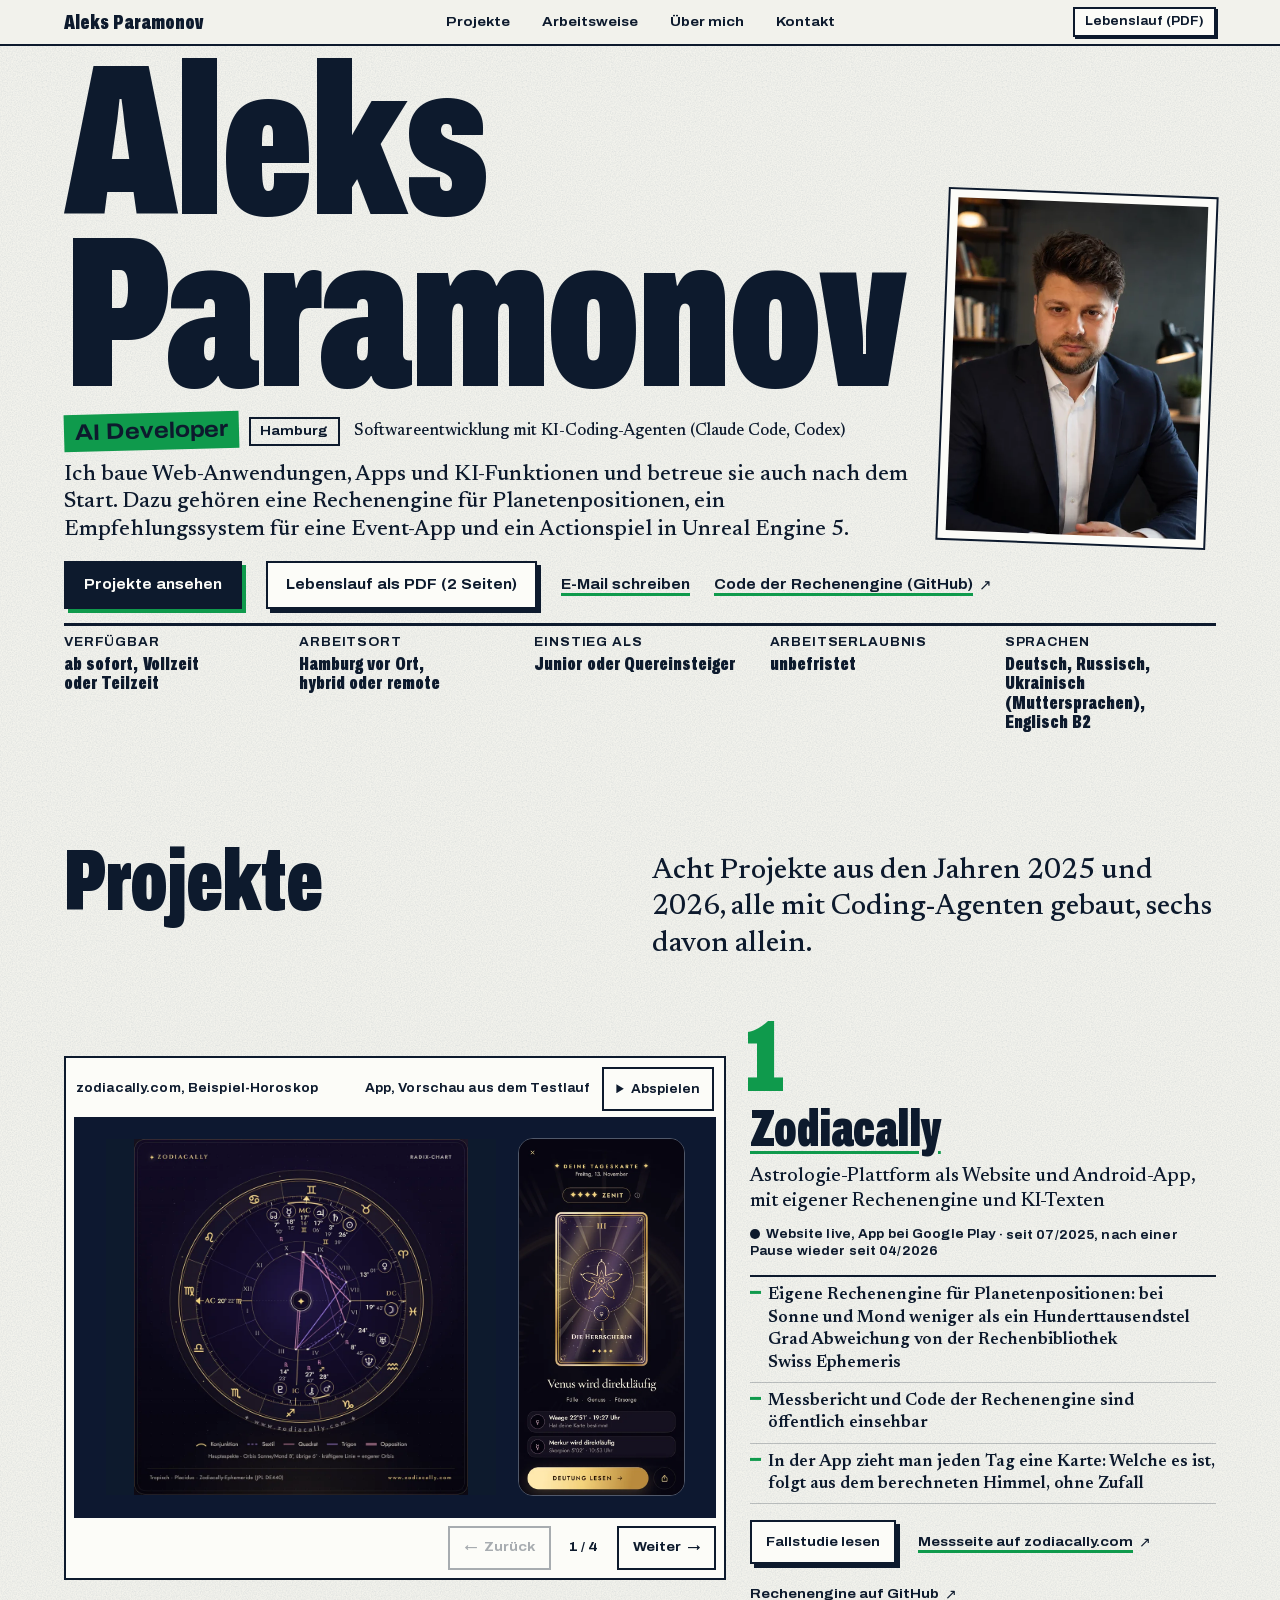
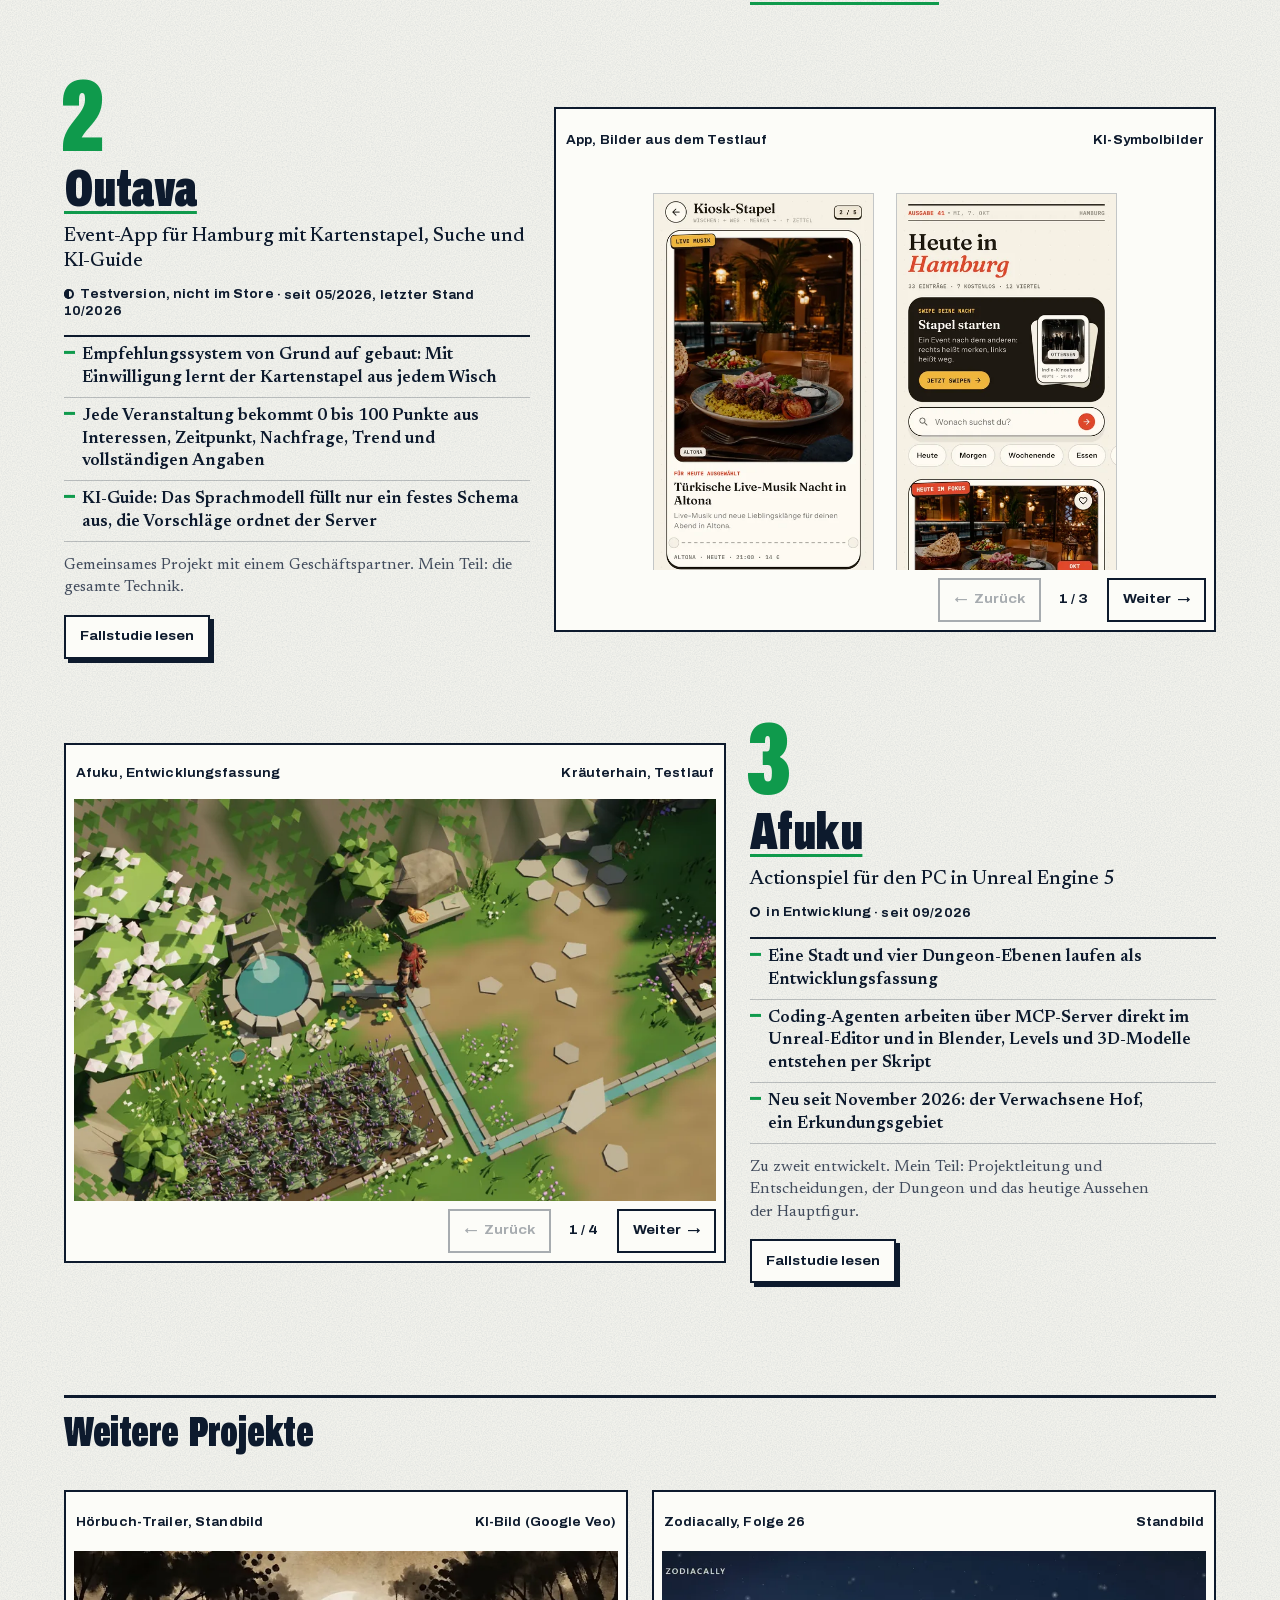
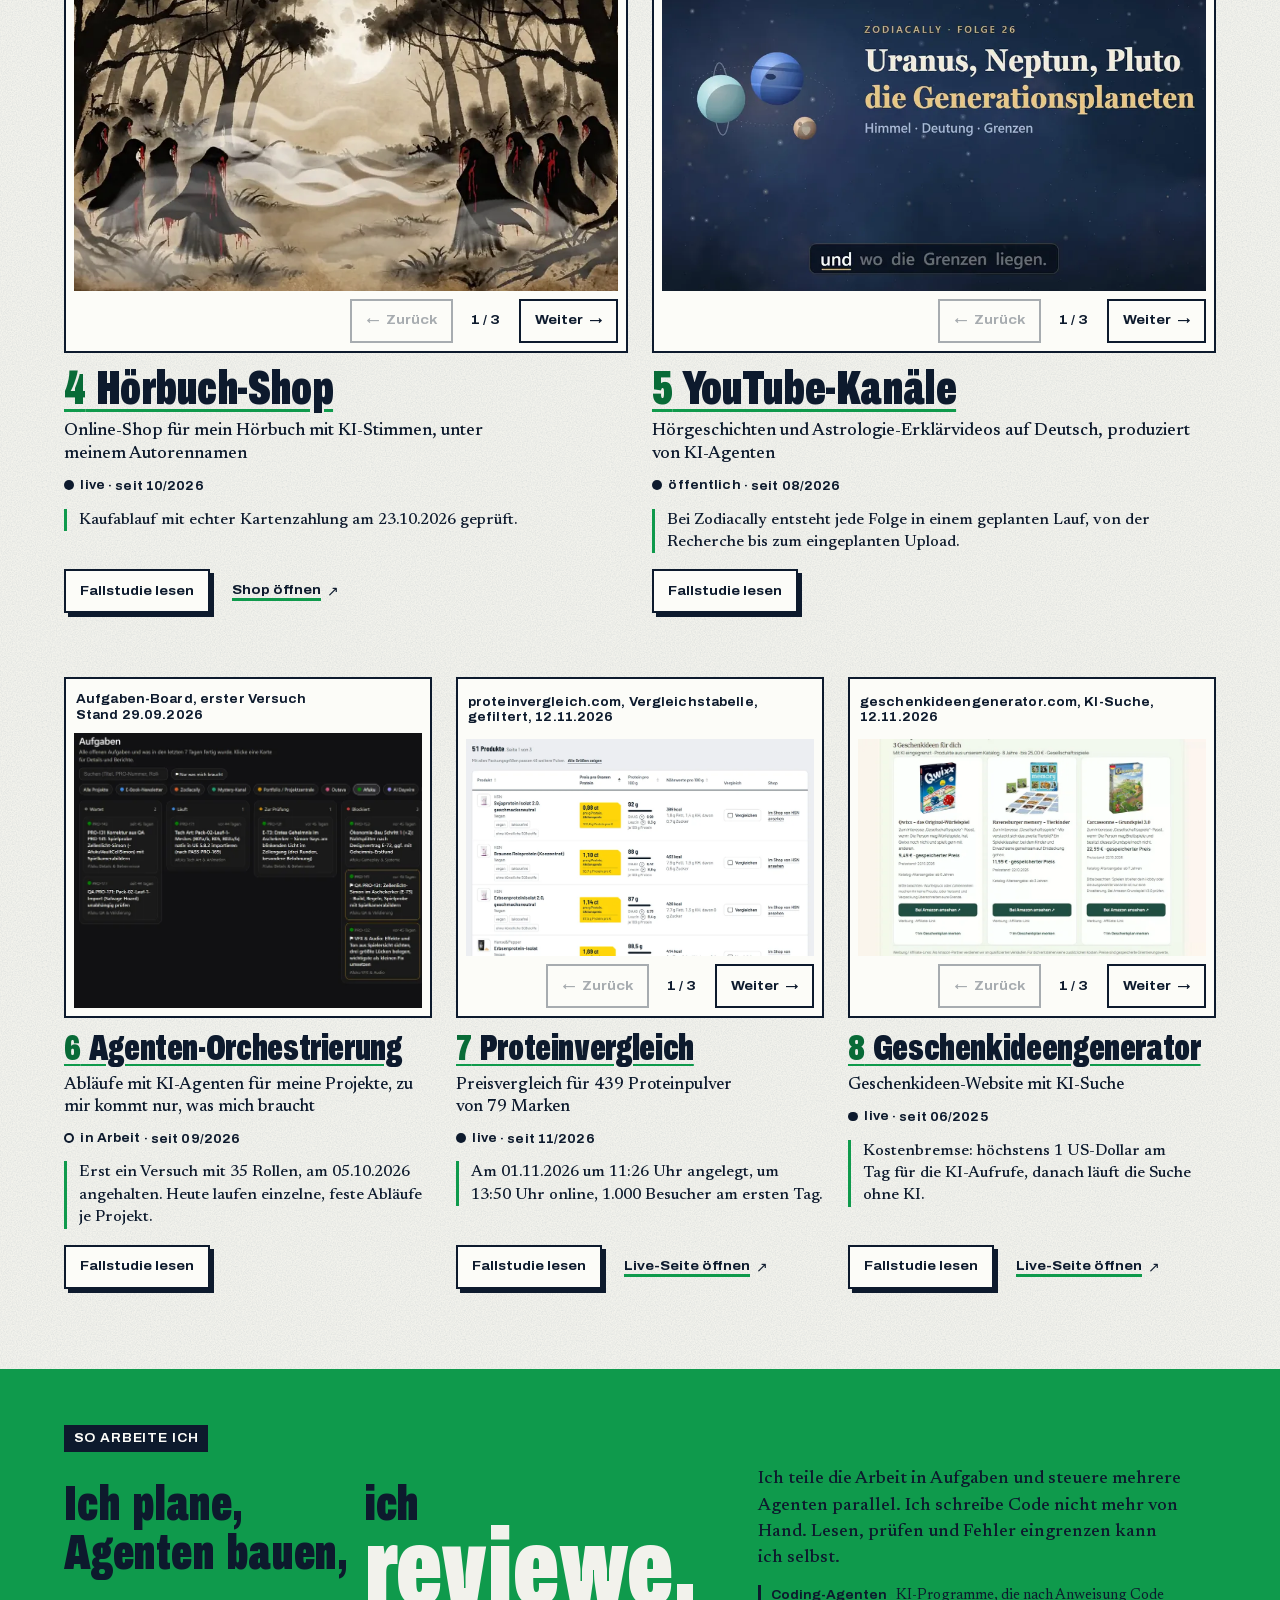
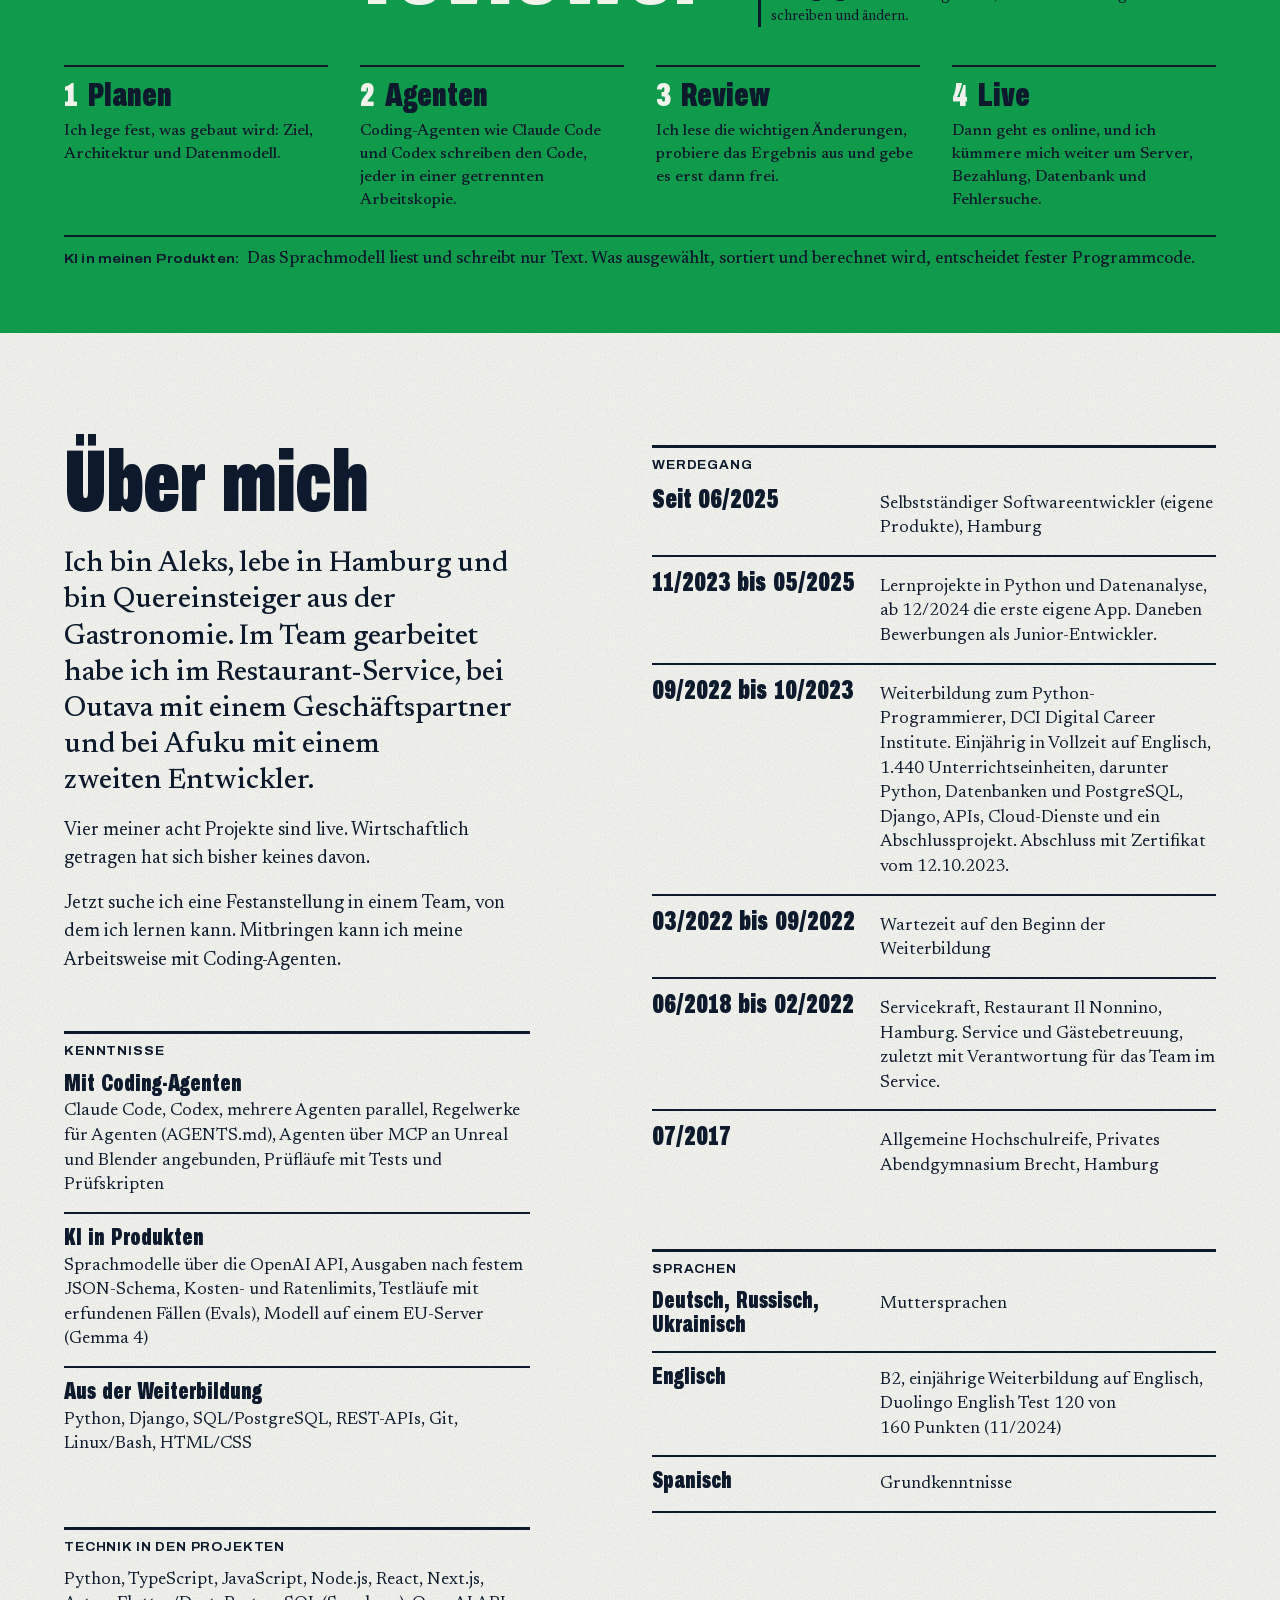
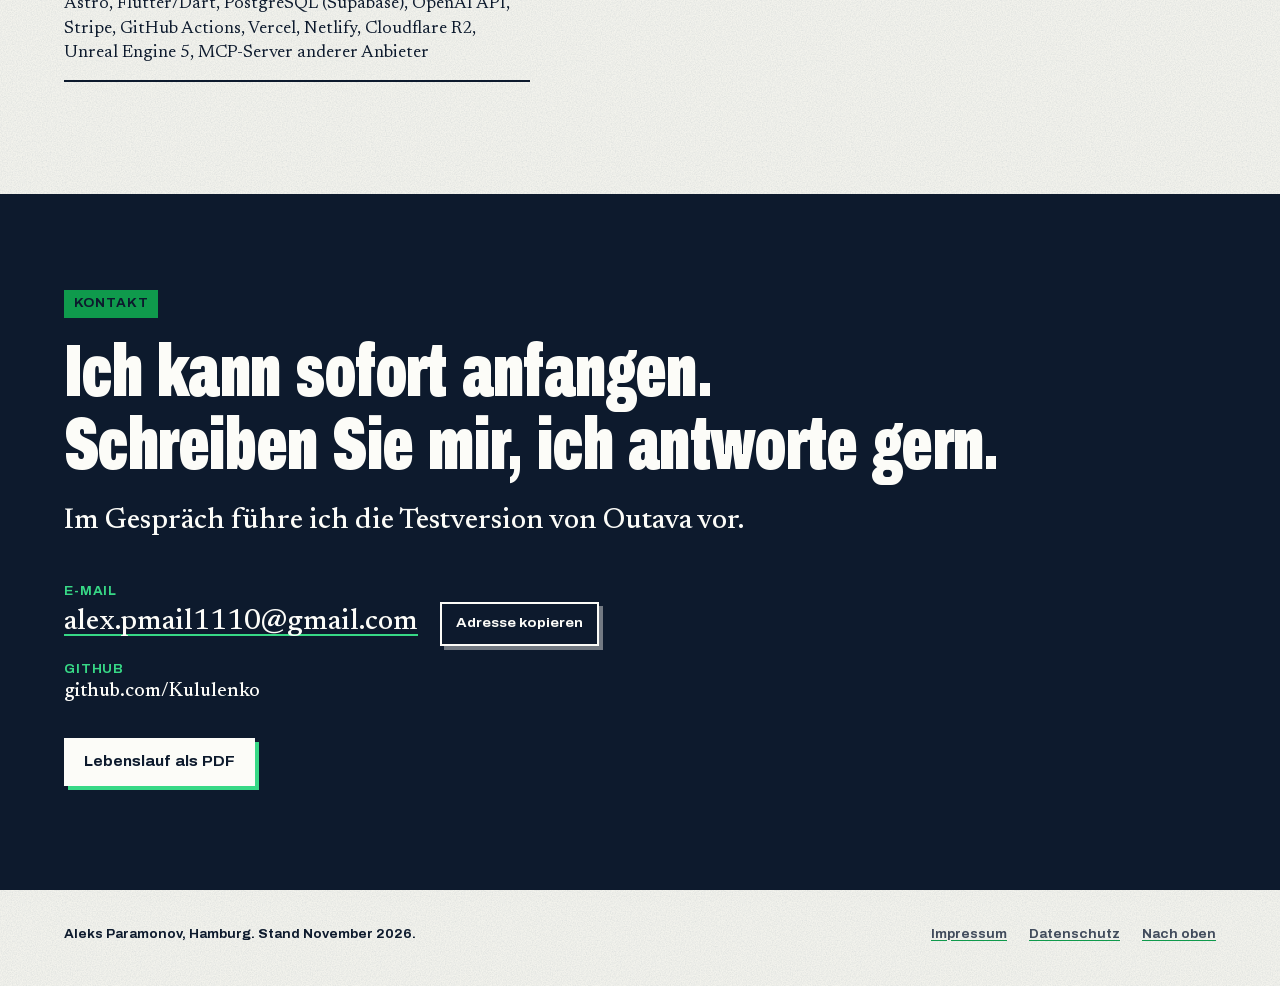
==== commit bc5e89c1: "Seite aktualisiert" ====
--- a/index.html
+++ b/index.html
@@ -172,6 +172,45 @@
 #projekte .karte__duo > .clip { height: 100%; width: auto; aspect-ratio: var(--ar); border-radius: 14px; outline: 1px solid rgb(255 255 255 / .28); background: #070511; }
 #projekte .karte__duo .clip__poster { aspect-ratio: auto; height: 100%; object-fit: cover; }
 @media (max-width: 699.98px) { #projekte .karte__duo { aspect-ratio: 5 / 4; padding: 4%; column-gap: 3%; } }
+#projekte .galerie__band {
+  display: flex; overflow-x: auto; overflow-y: hidden; scroll-snap-type: x mandatory;
+  overscroll-behavior-x: contain; -webkit-overflow-scrolling: touch;
+}
+#projekte .galerie--an .galerie__band { scrollbar-width: none; }
+#projekte .galerie--an .galerie__band::-webkit-scrollbar { display: none; }
+#projekte .galerie__band:focus-visible { outline: 3px solid var(--tinte); outline-offset: 3px; }
+#projekte .galerie__bild { flex: 0 0 100%; min-width: 0; scroll-snap-align: start; scroll-snap-stop: always; display: flex; flex-direction: column; }
+#projekte .galerie__bild > .abzug__kopf { flex: 1 0 auto; min-height: 46px; align-items: center; flex-wrap: nowrap; column-gap: 12px; }
+#projekte .galerie__bild > .abzug__kopf > span { flex: 0 1 auto; }
+#projekte .galerie__bild > .abzug__kopf > .clip__knopf { margin: 0 0 0 auto; }
+#projekte .galerie__bild > .abzug__kopf > span + span ~ .clip__knopf { margin-left: 0; }
+#projekte .galerie__flaeche { aspect-ratio: 16 / 10; overflow: hidden; display: grid; place-items: stretch; }
+#projekte .galerie__flaeche--dunkel { background: #0d1830; }
+#projekte .galerie__flaeche--hell { background: var(--zettel); }
+#projekte .galerie__flaeche > a.abzug__bild { display: block; min-width: 0; min-height: 0; background: transparent; }
+#projekte .galerie__flaeche > a.abzug__bild > img { width: 100%; height: 100%; aspect-ratio: auto; object-fit: contain; }
+#projekte .galerie__flaeche > .clip { width: 100%; height: 100%; aspect-ratio: auto; background: transparent; }
+#projekte .galerie__flaeche > .clip > .clip__poster { aspect-ratio: auto; object-fit: contain; }
+#projekte .galerie__flaeche--frei > * { min-width: 0; min-height: 0; }
+#projekte .galerie__flaeche .karte__duo, #projekte .galerie__flaeche .karte__paar { height: 100%; aspect-ratio: auto; }
+html.js #projekte .galerie__bild:not(:first-child):not(.galerie__bild--da) .galerie__flaeche > * { display: none; }
+#projekte .galerie__leiste {
+  display: flex; align-items: center; justify-content: flex-end; gap: 6px 12px; margin-top: 8px;
+  font-family: var(--f-etikett); font-weight: 700; font-size: var(--t-etikett-gross); line-height: 1;
+}
+#projekte .galerie__leiste[hidden] { display: none; }
+#projekte .galerie__zahl { min-width: 3.2em; text-align: center; font-variant-numeric: tabular-nums; }
+#projekte .galerie__knopf {
+  display: inline-flex; align-items: center; justify-content: center; gap: .5em;
+  min-width: 44px; min-height: 44px; padding: 0 14px;
+  background: var(--zettel); color: var(--tinte); border: 2px solid var(--tinte);
+  font: inherit; cursor: pointer;
+}
+#projekte .galerie__knopf:disabled { opacity: .35; cursor: default; }
+#projekte .galerie__knopf:focus-visible { outline: 3px solid var(--tinte); outline-offset: 2px; }
+@media (hover: hover) and (pointer: fine) {
+  #projekte .galerie__knopf:not(:disabled):hover { background: var(--gruen); }
+}
 #projekte .karte__text { container-type: inline-size; min-width: 0; }
 #projekte .karte__nr {
   font-family: var(--f-plakat); font-weight: 900; color: var(--gruen);
@@ -284,13 +323,25 @@
   #projekte .karten--drei > .karte:nth-child(1) { grid-column: 2 / 6; }
   #projekte .karten--drei > .karte:nth-child(2) { grid-column: 6 / 10; }
   #projekte .karten--drei > .karte:nth-child(3),
-  #projekte .karten--drei > .karte--klein:last-child:nth-child(odd) { grid-column: 10 / -2; display: flex; flex-direction: column; align-items: stretch; }
-  #projekte .karten--drei > .karte--klein:last-child:nth-child(odd) > .karte__text { margin-top: 14px; }
+  #projekte .karten--drei > .karte--klein:last-child:nth-child(odd) { grid-column: 10 / -2; }
   #projekte .karten--drei > .karte--klein:last-child:nth-child(odd) .karte__knoepfe { margin-top: auto; }
   #projekte .karten--drei .karte--klein .karte__titel { font-size: min(2.3rem, 11.5cqi); }
   #projekte .karten--drei .karte--klein .karte__kurz { font-size: 1.05rem; }
-  #projekte .karten--drei .karte__bild .abzug__kopf { flex-direction: column; align-items: flex-start; row-gap: 1px; }
-  #projekte .karten--drei .karte__bild .abzug__kopf > span + span { margin-left: 0; }
+  #projekte .karten--drei .karte__bild:not(.galerie) .abzug__kopf { flex-direction: column; align-items: flex-start; justify-content: center; row-gap: 1px; min-height: 46px; }
+  #projekte .karten--drei .karte__bild:not(.galerie) .abzug__kopf > span + span { margin-left: 0; }
+  #projekte .karten--drei { grid-template-rows: auto auto; }
+  #projekte .karten--drei > .karte--klein,
+  #projekte .karten--drei > .karte--klein:last-child:nth-child(odd) { display: grid; grid-template-columns: minmax(0, 1fr); grid-template-rows: subgrid; grid-row: span 2; row-gap: 0; align-items: stretch; }
+  #projekte .karten--drei > .karte--klein > .karte__bild, #projekte .karten--drei > .karte--klein > .karte__text,
+  #projekte .karten--drei > .karte--klein:last-child:nth-child(odd) > .karte__bild,
+  #projekte .karten--drei > .karte--klein:last-child:nth-child(odd) > .karte__text { grid-column: 1; }
+  #projekte .karten--drei > .karte--klein:last-child:nth-child(odd) > .karte__text { margin-top: 14px; }
+  #projekte .karten--drei > .karte--klein > .karte__bild,
+  #projekte .karten--drei > .karte--klein > .karte__bild .abzug__flaeche,
+  #projekte .karten--drei > .karte--klein > .karte__bild .abzug__rahmen { display: flex; flex-direction: column; flex: 1 1 auto; min-height: 0; min-width: 0; }
+  #projekte .karten--drei > .karte--klein > .karte__bild .galerie__band { flex: 1 1 auto; }
+  #projekte .karten--drei > .karte--klein > .karte__bild:not(.galerie) a.abzug__bild { display: block; flex: 1 1 auto; min-height: 0; position: relative; aspect-ratio: 16 / 10; }
+  #projekte .karten--drei > .karte--klein > .karte__bild:not(.galerie) a.abzug__bild > img { position: absolute; inset: 0; width: 100%; height: 100%; aspect-ratio: auto; object-fit: cover; object-position: left top; }
 }
 @media (min-width: 1024px) and (max-width: 1279.98px) {
   #projekte .karten--drei .karte--klein .karte__knoepfe { min-height: 112px; align-content: flex-start; }
@@ -547,26 +598,73 @@
   </div>
 
   <article class="karte karte--gross blatt" id="zodiacally" aria-labelledby="zodiacally-karte">
-    <figure class="abzug karte__bild">
+    <figure class="abzug karte__bild galerie" data-galerie>
       <div class="abzug__flaeche">
         <div class="abzug__rahmen">
-          <p class="abzug__kopf"><span>zodiacally.com, Beispiel-Horoskop</span><span>App, Vorschau aus dem Testlauf</span></p>
-          <div class="karte__duo">
-            <a class="abzug__bild" href="zodiacally.html" tabindex="-1" aria-hidden="true">
-              <img src="assets/projekte/zodiacally-900.webp"
-                   srcset="assets/projekte/zodiacally-900.webp 842w, assets/projekte/zodiacally.webp 1029w"
-                   sizes="(min-width: 1024px) 36vw, (min-width: 700px) 30vw, 60vw"
-                   width="1029" height="1100" loading="lazy" decoding="async"
-                   alt="Kreisförmiges Geburtshoroskop mit den zwölf Tierkreiszeichen, Planetensymbolen mit Gradangaben und farbigen Aspektlinien. Unten steht der Hinweis auf die Zodiacally-Ephemeride.">
-            </a>
-            <div class="clip" style="--ar: 432 / 934">
-              <img class="clip__poster" src="assets/zodiacally/tageskarte-poster.webp" width="540" height="1168" loading="lazy" decoding="async" alt="">
-              <video muted playsinline loop preload="none" width="432" height="934" aria-label="Video aus der App: Eine Kugel in den Händen einer gezeichneten Figur wird zu einem violetten Wirbel mit goldenen Strahlen. Daraus dreht sich eine Karte mit dem Namen Die Herrscherin hervor, darunter steht Venus wird direktläufig.">
-                <source src="assets/zodiacally/tageskarte-432.mp4" type="video/mp4">
-              </video>
-              <noscript><a class="clip__knopf" href="assets/zodiacally/tageskarte-432.mp4">Video öffnen</a></noscript>
+          <div class="galerie__band" tabindex="0" role="group" aria-label="4 Bilder zu Zodiacally, seitlich blättern">
+            <div class="galerie__bild" data-name="Zodiacally, Tageskarte">
+              <p class="abzug__kopf"><span>zodiacally.com, Beispiel-Horoskop</span><span>App, Vorschau aus dem Testlauf</span></p>
+              <div class="galerie__flaeche galerie__flaeche--frei">
+                <div class="karte__duo">
+                  <a class="abzug__bild" href="zodiacally.html" tabindex="-1" aria-hidden="true">
+                    <img src="assets/projekte/zodiacally-900.webp"
+                         srcset="assets/projekte/zodiacally-900.webp 842w, assets/projekte/zodiacally.webp 1029w"
+                         sizes="(min-width: 1024px) 36vw, (min-width: 700px) 30vw, 60vw"
+                         width="1029" height="1100" loading="lazy" decoding="async"
+                         alt="Kreisförmiges Geburtshoroskop mit den zwölf Tierkreiszeichen, Planetensymbolen mit Gradangaben und farbigen Aspektlinien. Unten steht der Hinweis auf die Zodiacally-Ephemeride.">
+                  </a>
+                  <div class="clip" style="--ar: 432 / 934">
+                    <img class="clip__poster" src="assets/zodiacally/tageskarte-poster.webp" width="540" height="1168" loading="lazy" decoding="async" alt="">
+                    <video muted playsinline loop preload="none" width="432" height="934" aria-label="Video aus der App: Eine Kugel in den Händen einer gezeichneten Figur wird zu einem violetten Wirbel mit goldenen Strahlen. Daraus dreht sich eine Karte mit dem Namen Die Herrscherin hervor, darunter steht Venus wird direktläufig.">
+                      <source src="assets/zodiacally/tageskarte-432.mp4" type="video/mp4">
+                    </video>
+                    <noscript><a class="clip__knopf" href="assets/zodiacally/tageskarte-432.mp4">Video öffnen</a></noscript>
+                  </div>
+                </div>
+              </div>
+            </div>
+            <div class="galerie__bild" data-name="Zodiacally, Startseite">
+              <p class="abzug__kopf"><span>zodiacally.com</span><span>Live-Seite, 12.11.2026</span></p>
+              <div class="galerie__flaeche galerie__flaeche--dunkel">
+                <div class="clip" style="--ar: 1280 / 800">
+                  <img class="clip__poster" src="assets/zodiacally/startseite-poster.webp" width="1280" height="800" loading="lazy" decoding="async" alt="">
+                  <video muted playsinline loop preload="none" width="1280" height="800" aria-label="Video der Zodiacally-Startseite. Die Seite wird langsam nach unten gescrollt, vom Titelbild zum Kasten mit den aktuellen Mondterminen und weiter zu den Reading-Karten.">
+                    <source src="assets/zodiacally/startseite-720.mp4" type="video/mp4">
+                  </video>
+                  <noscript><a class="clip__knopf" href="assets/zodiacally/startseite-720.mp4">Video öffnen</a></noscript>
+                </div>
+              </div>
+            </div>
+            <div class="galerie__bild" data-name="Zodiacally, Beispiel-Reading">
+              <p class="abzug__kopf"><span>zodiacally.com</span><span>Beispiel-Reading, erfundenes Profil</span></p>
+              <div class="galerie__flaeche galerie__flaeche--dunkel">
+                <a class="abzug__bild" href="zodiacally.html" tabindex="-1" aria-hidden="true">
+                  <img src="assets/zodiacally/belege-900.webp"
+                       srcset="assets/zodiacally/belege-900.webp 900w, assets/zodiacally/belege.webp 1800w"
+                       sizes="(min-width: 1024px) 58vw, (min-width: 700px) 48vw, 92vw"
+                       width="1800" height="708" loading="lazy" decoding="async"
+                       alt="Abschnitt „Astrologische Belege“ mit einer Liste von Konstellationen wie Sonne Konjunktion Saturn samt Gradangaben. Rechts daneben steht jeweils ein kurzer Deutungstext.">
+                </a>
+              </div>
+            </div>
+            <div class="galerie__bild" data-name="Zodiacally, Himmelsansicht">
+              <p class="abzug__kopf"><span>Android-App</span><span>Testlauf</span></p>
+              <div class="galerie__flaeche galerie__flaeche--dunkel">
+                <a class="abzug__bild" href="zodiacally.html" tabindex="-1" aria-hidden="true">
+                  <img src="assets/zodiacally/app-himmel-900.webp"
+                       srcset="assets/zodiacally/app-himmel-900.webp 506w, assets/zodiacally/app-himmel.webp 1012w"
+                       sizes="(min-width: 700px) 20vw, 40vw"
+                       width="1012" height="1800" loading="lazy" decoding="async"
+                       alt="App-Bildschirm „Der Himmel heute“ mit einem halb beleuchteten Mond, der Angabe Letztes Viertel und den Terminen für den nächsten Neumond und Vollmond.">
+                </a>
+              </div>
             </div>
           </div>
+          <p class="galerie__leiste" hidden>
+            <button class="galerie__knopf" type="button" data-richtung="-1" aria-label="Zurück, voriges Bild zu Zodiacally"><span aria-hidden="true">←</span> Zurück</button>
+            <span class="galerie__zahl" aria-live="polite">1 / 4</span>
+            <button class="galerie__knopf" type="button" data-richtung="1" aria-label="Weiter, nächstes Bild zu Zodiacally">Weiter <span aria-hidden="true">→</span></button>
+          </p>
         </div>
       </div>
     </figure>
@@ -589,20 +687,55 @@
   </article>
 
   <article class="karte karte--gross karte--bild-rechts blatt" id="outava" aria-labelledby="outava-karte">
-    <figure class="abzug karte__bild">
+    <figure class="abzug karte__bild galerie" data-galerie>
       <div class="abzug__flaeche">
         <div class="abzug__rahmen">
-          <p class="abzug__kopf"><span>App, Bilder aus dem Testlauf</span><span>KI-Symbolbilder</span></p>
-          <a class="abzug__bild" href="outava.html" tabindex="-1" aria-hidden="true">
-            <span class="karte__paar">
-              <img src="assets/outava/stapel-900.webp"
-                   width="416" height="900" loading="lazy" decoding="async"
-                   alt="Eine große Veranstaltungskarte mit dem Foto eines gedeckten Restauranttischs, darunter Titel, Stadtteil, Uhrzeit und Preis.">
-              <img src="assets/outava/start-900.webp"
-                   width="416" height="900" loading="lazy" decoding="async"
-                   alt="App-Startseite „Heute in Hamburg“ mit einem Kasten „Stapel starten“, einem Suchfeld, Schnellfiltern wie Heute und Wochenende und einer großen Veranstaltungskarte.">
-            </span>
-          </a>
+          <div class="galerie__band" tabindex="0" role="group" aria-label="3 Bilder zu Outava, seitlich blättern">
+            <div class="galerie__bild" data-name="Outava, Kartenstapel">
+              <p class="abzug__kopf"><span>App, Bilder aus dem Testlauf</span><span>KI-Symbolbilder</span></p>
+              <div class="galerie__flaeche galerie__flaeche--frei">
+                <a class="abzug__bild" href="outava.html" tabindex="-1" aria-hidden="true">
+                  <span class="karte__paar">
+                    <img src="assets/outava/stapel-900.webp"
+                         width="416" height="900" loading="lazy" decoding="async"
+                         alt="Eine große Veranstaltungskarte mit dem Foto eines gedeckten Restauranttischs, darunter Titel, Stadtteil, Uhrzeit und Preis.">
+                    <img src="assets/outava/start-900.webp"
+                         width="416" height="900" loading="lazy" decoding="async"
+                         alt="App-Startseite „Heute in Hamburg“ mit einem Kasten „Stapel starten“, einem Suchfeld, Schnellfiltern wie Heute und Wochenende und einer großen Veranstaltungskarte.">
+                  </span>
+                </a>
+              </div>
+            </div>
+            <div class="galerie__bild" data-name="Outava, Wischgesten">
+              <p class="abzug__kopf"><span>Erklärvideo, Entwurf</span><span>KI-Symbolbilder</span></p>
+              <div class="galerie__flaeche galerie__flaeche--hell">
+                <div class="clip" style="--ar: 1280 / 720">
+                  <img class="clip__poster" src="assets/outava/wischen-poster.webp" width="1280" height="720" loading="lazy" decoding="async" alt="">
+                  <video muted playsinline loop preload="none" width="1280" height="720" aria-label="Video mit einem Handy-Rahmen, in dem Karten mit Veranstaltungen nacheinander nach links, nach rechts und nach oben gewischt werden. Daneben stehen kurze Erklärtexte.">
+                    <source src="assets/outava/wischen-720.mp4" type="video/mp4">
+                  </video>
+                  <noscript><a class="clip__knopf" href="assets/outava/wischen-720.mp4">Video öffnen</a></noscript>
+                </div>
+              </div>
+            </div>
+            <div class="galerie__bild" data-name="Outava, erster Start">
+              <p class="abzug__kopf"><span>Android-Emulator</span><span>Testlauf, 22.10.2026</span></p>
+              <div class="galerie__flaeche galerie__flaeche--hell">
+                <a class="abzug__bild" href="outava.html" tabindex="-1" aria-hidden="true">
+                  <img src="assets/outava/einwilligung-wahl-900.webp"
+                       srcset="assets/outava/einwilligung-wahl-900.webp 900w, assets/outava/einwilligung-wahl.webp 1080w"
+                       sizes="(min-width: 700px) 30vw, 60vw"
+                       width="1080" height="1006" loading="lazy" decoding="async"
+                       alt="Einwilligungsseite mit zwei Optionen. Die Option „Ohne Produktanalyse fortfahren“ ist markiert, darunter liegen der Link zu den Datenschutzhinweisen und der Knopf „Outava starten“.">
+                </a>
+              </div>
+            </div>
+          </div>
+          <p class="galerie__leiste" hidden>
+            <button class="galerie__knopf" type="button" data-richtung="-1" aria-label="Zurück, voriges Bild zu Outava"><span aria-hidden="true">←</span> Zurück</button>
+            <span class="galerie__zahl" aria-live="polite">1 / 3</span>
+            <button class="galerie__knopf" type="button" data-richtung="1" aria-label="Weiter, nächstes Bild zu Outava">Weiter <span aria-hidden="true">→</span></button>
+          </p>
         </div>
       </div>
     </figure>
@@ -624,17 +757,64 @@
   </article>
 
   <article class="karte karte--gross blatt" id="afuku" aria-labelledby="afuku-karte">
-    <figure class="abzug karte__bild">
+    <figure class="abzug karte__bild galerie" data-galerie>
       <div class="abzug__flaeche">
         <div class="abzug__rahmen">
-          <p class="abzug__kopf"><span>Afuku, Entwicklungsfassung</span><span>Kräuterhain, Testlauf</span></p>
-          <a class="abzug__bild" href="afuku.html" tabindex="-1" aria-hidden="true">
-            <img src="assets/projekte/afuku-900.webp"
-                 srcset="assets/projekte/afuku-900.webp 900w, assets/projekte/afuku.webp 1400w"
-                 sizes="(min-width: 1024px) 58vw, (min-width: 700px) 48vw, 92vw"
-                 width="1400" height="875" loading="lazy" decoding="async"
-                 alt="Blick von schräg oben auf einen kleinen Brunnen mit Wasserrinne zwischen blühenden Büschen, einem Beet mit Lavendel und Steinplatten auf einem Sandweg. Kael mit rotem Schal steht neben dem Brunnen.">
-          </a>
+          <div class="galerie__band" tabindex="0" role="group" aria-label="4 Bilder zu Afuku, seitlich blättern">
+            <div class="galerie__bild" data-name="Afuku, Kräuterhain">
+              <p class="abzug__kopf"><span>Afuku, Entwicklungsfassung</span><span>Kräuterhain, Testlauf</span></p>
+              <div class="galerie__flaeche galerie__flaeche--dunkel">
+                <a class="abzug__bild" href="afuku.html" tabindex="-1" aria-hidden="true">
+                  <img src="assets/projekte/afuku-900.webp"
+                       srcset="assets/projekte/afuku-900.webp 900w, assets/projekte/afuku.webp 1400w"
+                       sizes="(min-width: 1024px) 58vw, (min-width: 700px) 48vw, 92vw"
+                       width="1400" height="875" loading="lazy" decoding="async"
+                       alt="Blick von schräg oben auf einen kleinen Brunnen mit Wasserrinne zwischen blühenden Büschen, einem Beet mit Lavendel und Steinplatten auf einem Sandweg. Kael mit rotem Schal steht neben dem Brunnen.">
+                </a>
+              </div>
+            </div>
+            <div class="galerie__bild" data-name="Afuku, Brunnenplatz">
+              <p class="abzug__kopf"><span>Afuku, Entwicklungsfassung</span><span>Brunnenplatz, Testlauf</span></p>
+              <div class="galerie__flaeche galerie__flaeche--dunkel">
+                <a class="abzug__bild" href="afuku.html" tabindex="-1" aria-hidden="true">
+                  <img src="assets/afuku/hof-brunnenplatz-900.webp"
+                       srcset="assets/afuku/hof-brunnenplatz-900.webp 900w, assets/afuku/hof-brunnenplatz.webp 1800w"
+                       sizes="(min-width: 1024px) 58vw, (min-width: 700px) 48vw, 92vw"
+                       width="1800" height="1013" loading="lazy" decoding="async"
+                       alt="Ein runder Brunnen mit Holzgestell auf einem Platz aus Pflastersteinen, daneben Fässer, Sonnenblumen, ein Gemüsebeet und ein Steinweg. Kael steht am Rand des Platzes.">
+                </a>
+              </div>
+            </div>
+            <div class="galerie__bild" data-name="Afuku, Thronhof">
+              <p class="abzug__kopf"><span>Afuku, Entwicklungsfassung</span><span>Thronhof, Testlauf</span></p>
+              <div class="galerie__flaeche galerie__flaeche--dunkel">
+                <a class="abzug__bild" href="afuku.html" tabindex="-1" aria-hidden="true">
+                  <img src="assets/afuku/hof-thronhof-900.webp"
+                       srcset="assets/afuku/hof-thronhof-900.webp 900w, assets/afuku/hof-thronhof.webp 1800w"
+                       sizes="(min-width: 1024px) 58vw, (min-width: 700px) 48vw, 92vw"
+                       width="1800" height="1013" loading="lazy" decoding="async"
+                       alt="Ein Steinthron auf drei Stufen vor einer Mauer, die Lehne mit rostigem Schrott gekrönt, daneben roter Mohn und zwei Feuerschalen. Kael steht auf dem überwachsenen Pflaster davor.">
+                </a>
+              </div>
+            </div>
+            <div class="galerie__bild" data-name="Afuku, Titelbild">
+              <p class="abzug__kopf"><span>Afuku, Entwicklungsfassung</span><span>Titelbild</span></p>
+              <div class="galerie__flaeche galerie__flaeche--dunkel">
+                <a class="abzug__bild" href="afuku.html" tabindex="-1" aria-hidden="true">
+                  <img src="assets/afuku/hauptmenue-900.webp"
+                       srcset="assets/afuku/hauptmenue-900.webp 900w, assets/afuku/hauptmenue.webp 1600w"
+                       sizes="(min-width: 1024px) 58vw, (min-width: 700px) 48vw, 92vw"
+                       width="1600" height="900" loading="lazy" decoding="async"
+                       alt="Titelbild mit dem Schriftzug Afuku und den Menüpunkten Fortsetzen, Neues Spiel, Spielstand laden, Optionen und Beenden. Rechts ein gepflasterter Platz mit Lagerfeuer, gesehen von schräg oben.">
+                </a>
+              </div>
+            </div>
+          </div>
+          <p class="galerie__leiste" hidden>
+            <button class="galerie__knopf" type="button" data-richtung="-1" aria-label="Zurück, voriges Bild zu Afuku"><span aria-hidden="true">←</span> Zurück</button>
+            <span class="galerie__zahl" aria-live="polite">1 / 4</span>
+            <button class="galerie__knopf" type="button" data-richtung="1" aria-label="Weiter, nächstes Bild zu Afuku">Weiter <span aria-hidden="true">→</span></button>
+          </p>
         </div>
       </div>
     </figure>
@@ -662,17 +842,52 @@
   <div class="karten karten--zwei blatt">
 
     <article class="karte karte--klein" id="hoerbuch" aria-labelledby="hoerbuch-karte">
-      <figure class="abzug karte__bild">
+      <figure class="abzug karte__bild galerie" data-galerie>
         <div class="abzug__flaeche">
           <div class="abzug__rahmen">
-            <p class="abzug__kopf"><span>Hörbuch-Trailer, Standbild</span><span>KI-Bild (Google Veo)</span></p>
-            <a class="abzug__bild" href="hoerbuch.html" tabindex="-1" aria-hidden="true">
-              <img src="assets/projekte/hoerbuch-900.webp"
-                   srcset="assets/projekte/hoerbuch-900.webp 900w, assets/projekte/hoerbuch.webp 1152w"
-                   sizes="(min-width: 1024px) 44vw, (min-width: 700px) 44vw, 92vw"
-                   width="1152" height="720" loading="lazy" decoding="async"
-                   alt="Tuschzeichnung eines Waldes bei Vollmond. Links und rechts stehen Gestalten in dunklen Umhängen mit roten Spuren, dazwischen zieht Nebel.">
-            </a>
+            <div class="galerie__band" tabindex="0" role="group" aria-label="3 Bilder zu Hörbuch-Shop, seitlich blättern">
+              <div class="galerie__bild" data-name="Hörbuch-Shop, Standbild">
+                <p class="abzug__kopf"><span>Hörbuch-Trailer, Standbild</span><span>KI-Bild (Google Veo)</span></p>
+                <div class="galerie__flaeche galerie__flaeche--dunkel">
+                  <a class="abzug__bild" href="hoerbuch.html" tabindex="-1" aria-hidden="true">
+                    <img src="assets/projekte/hoerbuch-900.webp"
+                         srcset="assets/projekte/hoerbuch-900.webp 900w, assets/projekte/hoerbuch.webp 1152w"
+                         sizes="(min-width: 700px) 44vw, 92vw"
+                         width="1152" height="720" loading="lazy" decoding="async"
+                         alt="Tuschzeichnung eines Waldes bei Vollmond. Links und rechts stehen Gestalten in dunklen Umhängen mit roten Spuren, dazwischen zieht Nebel.">
+                  </a>
+                </div>
+              </div>
+              <div class="galerie__bild" data-name="Hörbuch-Shop, Trailer">
+                <p class="abzug__kopf"><span>Hörbuch-Trailer, ohne Ton</span><span>KI-Bilder (Google Veo)</span></p>
+                <div class="galerie__flaeche galerie__flaeche--dunkel">
+                  <div class="clip" style="--ar: 1280 / 720">
+                    <img class="clip__poster" src="assets/hoerbuch/trailer-poster.webp" width="1280" height="720" loading="lazy" decoding="async" alt="">
+                    <video muted playsinline loop preload="none" width="1280" height="720" aria-label="Video im Stil einer Tuschzeichnung: eine Gestalt mit Kapuze und Messer, danach ein Wald bei Vollmond mit vielen Gestalten in Umhängen. Eingeblendet stehen die Zeilen „Holt, Mara.“ und „Jede Figur mit eigener Stimme“.">
+                      <source src="assets/hoerbuch/trailer-720.mp4" type="video/mp4">
+                    </video>
+                    <noscript><a class="clip__knopf" href="assets/hoerbuch/trailer-720.mp4">Video öffnen</a></noscript>
+                  </div>
+                </div>
+              </div>
+              <div class="galerie__bild" data-name="Hörbuch-Shop, Download-Seite">
+                <p class="abzug__kopf"><span>Download-Seite, Ausschnitt</span><span>Testkauf</span></p>
+                <div class="galerie__flaeche galerie__flaeche--hell">
+                  <a class="abzug__bild" href="hoerbuch.html" tabindex="-1" aria-hidden="true">
+                    <img src="assets/projekte/hoerbuch-download.webp"
+                         srcset="assets/projekte/hoerbuch-download.webp 752w, assets/projekte/hoerbuch-download.webp 752w"
+                         sizes="(min-width: 700px) 44vw, 92vw"
+                         width="752" height="470" loading="lazy" decoding="async"
+                         alt="Ausschnitt der Download-Seite mit zwei Kästen zum Herunterladen: alles in einer Datei als M4B und einzelne Kapitel als MP3.">
+                  </a>
+                </div>
+              </div>
+            </div>
+            <p class="galerie__leiste" hidden>
+              <button class="galerie__knopf" type="button" data-richtung="-1" aria-label="Zurück, voriges Bild zu Hörbuch-Shop"><span aria-hidden="true">←</span> Zurück</button>
+              <span class="galerie__zahl" aria-live="polite">1 / 3</span>
+              <button class="galerie__knopf" type="button" data-richtung="1" aria-label="Weiter, nächstes Bild zu Hörbuch-Shop">Weiter <span aria-hidden="true">→</span></button>
+            </p>
           </div>
         </div>
       </figure>
@@ -689,17 +904,52 @@
     </article>
 
     <article class="karte karte--klein" id="youtube" aria-labelledby="youtube-karte">
-      <figure class="abzug karte__bild">
+      <figure class="abzug karte__bild galerie" data-galerie>
         <div class="abzug__flaeche">
           <div class="abzug__rahmen">
-            <p class="abzug__kopf"><span>Zodiacally, Folge 26</span><span>Standbild</span></p>
-            <a class="abzug__bild" href="youtube.html" tabindex="-1" aria-hidden="true">
-              <img src="assets/projekte/youtube-900.webp"
-                   srcset="assets/projekte/youtube-900.webp 900w, assets/projekte/youtube.webp 1440w"
-                   sizes="(min-width: 1024px) 44vw, (min-width: 700px) 44vw, 92vw"
-                   width="1440" height="900" loading="lazy" decoding="async"
-                   alt="Titelbild eines Erklärvideos auf dunkelblauem Sternenhimmel: links drei Planeten, daneben die Schrift „Uranus, Neptun, Pluto, die Generationsplaneten“. Unten steht ein Untertitel.">
-            </a>
+            <div class="galerie__band" tabindex="0" role="group" aria-label="3 Bilder zu YouTube-Kanäle, seitlich blättern">
+              <div class="galerie__bild" data-name="YouTube, Zodiacally Folge 26">
+                <p class="abzug__kopf"><span>Zodiacally, Folge 26</span><span>Standbild</span></p>
+                <div class="galerie__flaeche galerie__flaeche--dunkel">
+                  <a class="abzug__bild" href="youtube.html" tabindex="-1" aria-hidden="true">
+                    <img src="assets/projekte/youtube-900.webp"
+                         srcset="assets/projekte/youtube-900.webp 900w, assets/projekte/youtube.webp 1440w"
+                         sizes="(min-width: 700px) 44vw, 92vw"
+                         width="1440" height="900" loading="lazy" decoding="async"
+                         alt="Titelbild eines Erklärvideos auf dunkelblauem Sternenhimmel: links drei Planeten, daneben die Schrift „Uranus, Neptun, Pluto, die Generationsplaneten“. Unten steht ein Untertitel.">
+                  </a>
+                </div>
+              </div>
+              <div class="galerie__bild" data-name="YouTube, Hörgeschichte">
+                <p class="abzug__kopf"><span>YouTube, Hörgeschichte, ohne Ton</span><span>KI-Bild</span></p>
+                <div class="galerie__flaeche galerie__flaeche--dunkel">
+                  <div class="clip" style="--ar: 1280 / 720">
+                    <img class="clip__poster" src="assets/youtube/hoergeschichte-poster.webp" width="1280" height="720" loading="lazy" decoding="async" alt="">
+                    <video muted playsinline loop preload="none" width="1280" height="720" aria-label="Video: zwei Zelte nachts im Wald, dazwischen weiße Balken, die sich zur Stimme bewegen. Oben rechts steht Horror-Hörbuch.">
+                      <source src="assets/youtube/hoergeschichte-720.mp4" type="video/mp4">
+                    </video>
+                    <noscript><a class="clip__knopf" href="assets/youtube/hoergeschichte-720.mp4">Video öffnen</a></noscript>
+                  </div>
+                </div>
+              </div>
+              <div class="galerie__bild" data-name="YouTube, Prüfbogen">
+                <p class="abzug__kopf"><span>Zodiacally, Folge 26</span><span>Prüfbogen</span></p>
+                <div class="galerie__flaeche galerie__flaeche--dunkel">
+                  <a class="abzug__bild" href="youtube.html" tabindex="-1" aria-hidden="true">
+                    <img src="assets/youtube/pruefbogen-900.webp"
+                         srcset="assets/youtube/pruefbogen-900.webp 900w, assets/youtube/pruefbogen.webp 960w"
+                         sizes="(min-width: 700px) 44vw, 92vw"
+                         width="960" height="584" loading="lazy" decoding="async"
+                         alt="Vier Bilder aus einem Video auf dunkelblauem Sternenhimmel: ein Tierkreis mit dem Jahr 1995, ein Raster aus Punkten, der Titel „Uranus, Neptun, Pluto, die Generationsplaneten“ und Umlaufbahnen um die Sonne. Unten stehen Untertitel.">
+                  </a>
+                </div>
+              </div>
+            </div>
+            <p class="galerie__leiste" hidden>
+              <button class="galerie__knopf" type="button" data-richtung="-1" aria-label="Zurück, voriges Bild zu YouTube-Kanäle"><span aria-hidden="true">←</span> Zurück</button>
+              <span class="galerie__zahl" aria-live="polite">1 / 3</span>
+              <button class="galerie__knopf" type="button" data-richtung="1" aria-label="Weiter, nächstes Bild zu YouTube-Kanäle">Weiter <span aria-hidden="true">→</span></button>
+            </p>
           </div>
         </div>
       </figure>
@@ -745,17 +995,52 @@
     </article>
 
     <article class="karte karte--klein" id="proteinvergleich" aria-labelledby="proteinvergleich-karte">
-      <figure class="abzug karte__bild">
+      <figure class="abzug karte__bild galerie" data-galerie>
         <div class="abzug__flaeche">
           <div class="abzug__rahmen">
-            <p class="abzug__kopf"><span>proteinvergleich.com</span><span>Vergleichstabelle, gefiltert, 12.11.2026</span></p>
-            <a class="abzug__bild" href="proteinvergleich.html" tabindex="-1" aria-hidden="true">
-              <img src="assets/projekte/proteinvergleich-900.webp"
-                   srcset="assets/projekte/proteinvergleich-900.webp 900w, assets/projekte/proteinvergleich.webp 1800w"
-                   sizes="(min-width: 1024px) 30vw, (min-width: 700px) 44vw, 92vw"
-                   width="1800" height="1125" loading="lazy" decoding="async"
-                   alt="Tabelle mit 51 Proteinpulvern, gefiltert auf vegan, ohne künstliche Süßstoffe und eine Packungsgröße. Jede Zeile zeigt Marke, Produkt, ein gelbes Preisschild, den Proteingehalt und die Nährwerte.">
-            </a>
+            <div class="galerie__band" tabindex="0" role="group" aria-label="3 Bilder zu Proteinvergleich, seitlich blättern">
+              <div class="galerie__bild" data-name="Proteinvergleich, Tabelle">
+                <p class="abzug__kopf"><span>proteinvergleich.com, Vergleichstabelle, gefiltert, 12.11.2026</span></p>
+                <div class="galerie__flaeche galerie__flaeche--hell">
+                  <a class="abzug__bild" href="proteinvergleich.html" tabindex="-1" aria-hidden="true">
+                    <img src="assets/projekte/proteinvergleich-900.webp"
+                         srcset="assets/projekte/proteinvergleich-900.webp 900w, assets/projekte/proteinvergleich.webp 1800w"
+                         sizes="(min-width: 1024px) 30vw, (min-width: 700px) 44vw, 92vw"
+                         width="1800" height="1125" loading="lazy" decoding="async"
+                         alt="Tabelle mit 51 Proteinpulvern, gefiltert auf vegan, ohne künstliche Süßstoffe und eine Packungsgröße. Jede Zeile zeigt Marke, Produkt, ein gelbes Preisschild, den Proteingehalt und die Nährwerte.">
+                  </a>
+                </div>
+              </div>
+              <div class="galerie__bild" data-name="Proteinvergleich, Produktseite">
+                <p class="abzug__kopf"><span>proteinvergleich.com, Produktseite, 12.11.2026</span></p>
+                <div class="galerie__flaeche galerie__flaeche--hell">
+                  <div class="clip" style="--ar: 1280 / 800">
+                    <img class="clip__poster" src="assets/proteinvergleich/produktseite-poster.webp" width="1280" height="800" loading="lazy" decoding="async" alt="">
+                    <video muted playsinline loop preload="none" width="1280" height="800" aria-label="Video einer Produktseite von Proteinvergleich. Die Seite läuft nach unten zum Preisverlauf und zu einer Punktreihe der Kilopreise. Am Ende klappt die Liste der Kilopreise auf.">
+                      <source src="assets/proteinvergleich/produktseite-720.mp4" type="video/mp4">
+                    </video>
+                    <noscript><a class="clip__knopf" href="assets/proteinvergleich/produktseite-720.mp4">Video öffnen</a></noscript>
+                  </div>
+                </div>
+              </div>
+              <div class="galerie__bild" data-name="Proteinvergleich, Regal">
+                <p class="abzug__kopf"><span>proteinvergleich.com, Einordnung im Regal, 12.11.2026</span></p>
+                <div class="galerie__flaeche galerie__flaeche--hell">
+                  <a class="abzug__bild" href="proteinvergleich.html" tabindex="-1" aria-hidden="true">
+                    <img src="assets/proteinvergleich/regal-900.webp"
+                         srcset="assets/proteinvergleich/regal-900.webp 900w, assets/proteinvergleich/regal.webp 1800w"
+                         sizes="(min-width: 1024px) 30vw, (min-width: 700px) 44vw, 92vw"
+                         width="1800" height="1125" loading="lazy" decoding="async"
+                         alt="Abschnitt „Wo steht das Produkt im Regal?“ mit einer Punktreihe von 76 Whey-Produkten nach Kilopreis. Das gewählte Produkt ist gelb markiert, darüber steht der Satz, dass es günstiger ist als 44 von 75 anderen.">
+                  </a>
+                </div>
+              </div>
+            </div>
+            <p class="galerie__leiste" hidden>
+              <button class="galerie__knopf" type="button" data-richtung="-1" aria-label="Zurück, voriges Bild zu Proteinvergleich"><span aria-hidden="true">←</span> Zurück</button>
+              <span class="galerie__zahl" aria-live="polite">1 / 3</span>
+              <button class="galerie__knopf" type="button" data-richtung="1" aria-label="Weiter, nächstes Bild zu Proteinvergleich">Weiter <span aria-hidden="true">→</span></button>
+            </p>
           </div>
         </div>
       </figure>
@@ -772,17 +1057,52 @@
     </article>
 
     <article class="karte karte--klein" id="geschenkideen" aria-labelledby="geschenkideen-karte">
-      <figure class="abzug karte__bild">
+      <figure class="abzug karte__bild galerie" data-galerie>
         <div class="abzug__flaeche">
           <div class="abzug__rahmen">
-            <p class="abzug__kopf"><span>geschenkideen<wbr>generator.com</span><span>KI-Suche, 12.11.2026</span></p>
-            <a class="abzug__bild" href="geschenkideen.html" tabindex="-1" aria-hidden="true">
-              <img src="assets/projekte/geschenkideen-900.webp"
-                   srcset="assets/projekte/geschenkideen-900.webp 900w, assets/projekte/geschenkideen.webp 1280w"
-                   sizes="(min-width: 1024px) 30vw, (min-width: 700px) 44vw, 92vw"
-                   width="1280" height="800" loading="lazy" decoding="async"
-                   alt="Drei Produktkarten mit den Spielen Qwixx, memory und Carcassonne. Jede Karte zeigt Bild, Begründung, Preis, Altersangabe und den Hinweis Werbung.">
-            </a>
+            <div class="galerie__band" tabindex="0" role="group" aria-label="3 Bilder zu Geschenkideengenerator, seitlich blättern">
+              <div class="galerie__bild" data-name="Geschenkideengenerator, Vorschläge">
+                <p class="abzug__kopf"><span>geschenkideen<wbr>generator.com, KI-Suche, 12.11.2026</span></p>
+                <div class="galerie__flaeche galerie__flaeche--hell">
+                  <a class="abzug__bild" href="geschenkideen.html" tabindex="-1" aria-hidden="true">
+                    <img src="assets/projekte/geschenkideen-900.webp"
+                         srcset="assets/projekte/geschenkideen-900.webp 900w, assets/projekte/geschenkideen.webp 1280w"
+                         sizes="(min-width: 1024px) 30vw, (min-width: 700px) 44vw, 92vw"
+                         width="1280" height="800" loading="lazy" decoding="async"
+                         alt="Drei Produktkarten mit den Spielen Qwixx, memory und Carcassonne. Jede Karte zeigt Bild, Begründung, Preis, Altersangabe und den Hinweis Werbung.">
+                  </a>
+                </div>
+              </div>
+              <div class="galerie__bild" data-name="Geschenkideengenerator, KI-Suche">
+                <p class="abzug__kopf"><span>geschenkideen<wbr>generator.com, KI-Suche als Video, 12.11.2026</span></p>
+                <div class="galerie__flaeche galerie__flaeche--hell">
+                  <div class="clip" style="--ar: 1280 / 800">
+                    <img class="clip__poster" src="assets/geschenkideen/ki-suche-poster.webp" width="1280" height="800" loading="lazy" decoding="async" alt="">
+                    <video muted playsinline loop preload="none" width="1280" height="800" aria-label="Video der KI-Suche. In das Suchfeld wird ein Geschenkwunsch für einen achtjährigen Neffen getippt. Nach wenigen Sekunden erscheinen drei Spiele als Vorschläge.">
+                      <source src="assets/geschenkideen/ki-suche-720.mp4" type="video/mp4">
+                    </video>
+                    <noscript><a class="clip__knopf" href="assets/geschenkideen/ki-suche-720.mp4">Video öffnen</a></noscript>
+                  </div>
+                </div>
+              </div>
+              <div class="galerie__bild" data-name="Geschenkideengenerator, Geschenkfinder">
+                <p class="abzug__kopf"><span>geschenkideen<wbr>generator.com, Geschenkfinder ohne KI</span></p>
+                <div class="galerie__flaeche galerie__flaeche--hell">
+                  <a class="abzug__bild" href="geschenkideen.html" tabindex="-1" aria-hidden="true">
+                    <img src="assets/geschenkideen/finder-ausschnitt-900.webp"
+                         srcset="assets/geschenkideen/finder-ausschnitt-900.webp 900w, assets/geschenkideen/finder-ausschnitt-900.webp 900w"
+                         sizes="(min-width: 1024px) 30vw, (min-width: 700px) 44vw, 92vw"
+                         width="900" height="450" loading="lazy" decoding="async"
+                         alt="Auswahlseite mit acht Kacheln für Vorlieben. Die Kachel „Essen &amp; Genießen“ ist ausgewählt, oben steht die Leiste mit den vier Schritten.">
+                  </a>
+                </div>
+              </div>
+            </div>
+            <p class="galerie__leiste" hidden>
+              <button class="galerie__knopf" type="button" data-richtung="-1" aria-label="Zurück, voriges Bild zu Geschenkideengenerator"><span aria-hidden="true">←</span> Zurück</button>
+              <span class="galerie__zahl" aria-live="polite">1 / 3</span>
+              <button class="galerie__knopf" type="button" data-richtung="1" aria-label="Weiter, nächstes Bild zu Geschenkideengenerator">Weiter <span aria-hidden="true">→</span></button>
+            </p>
           </div>
         </div>
       </figure>
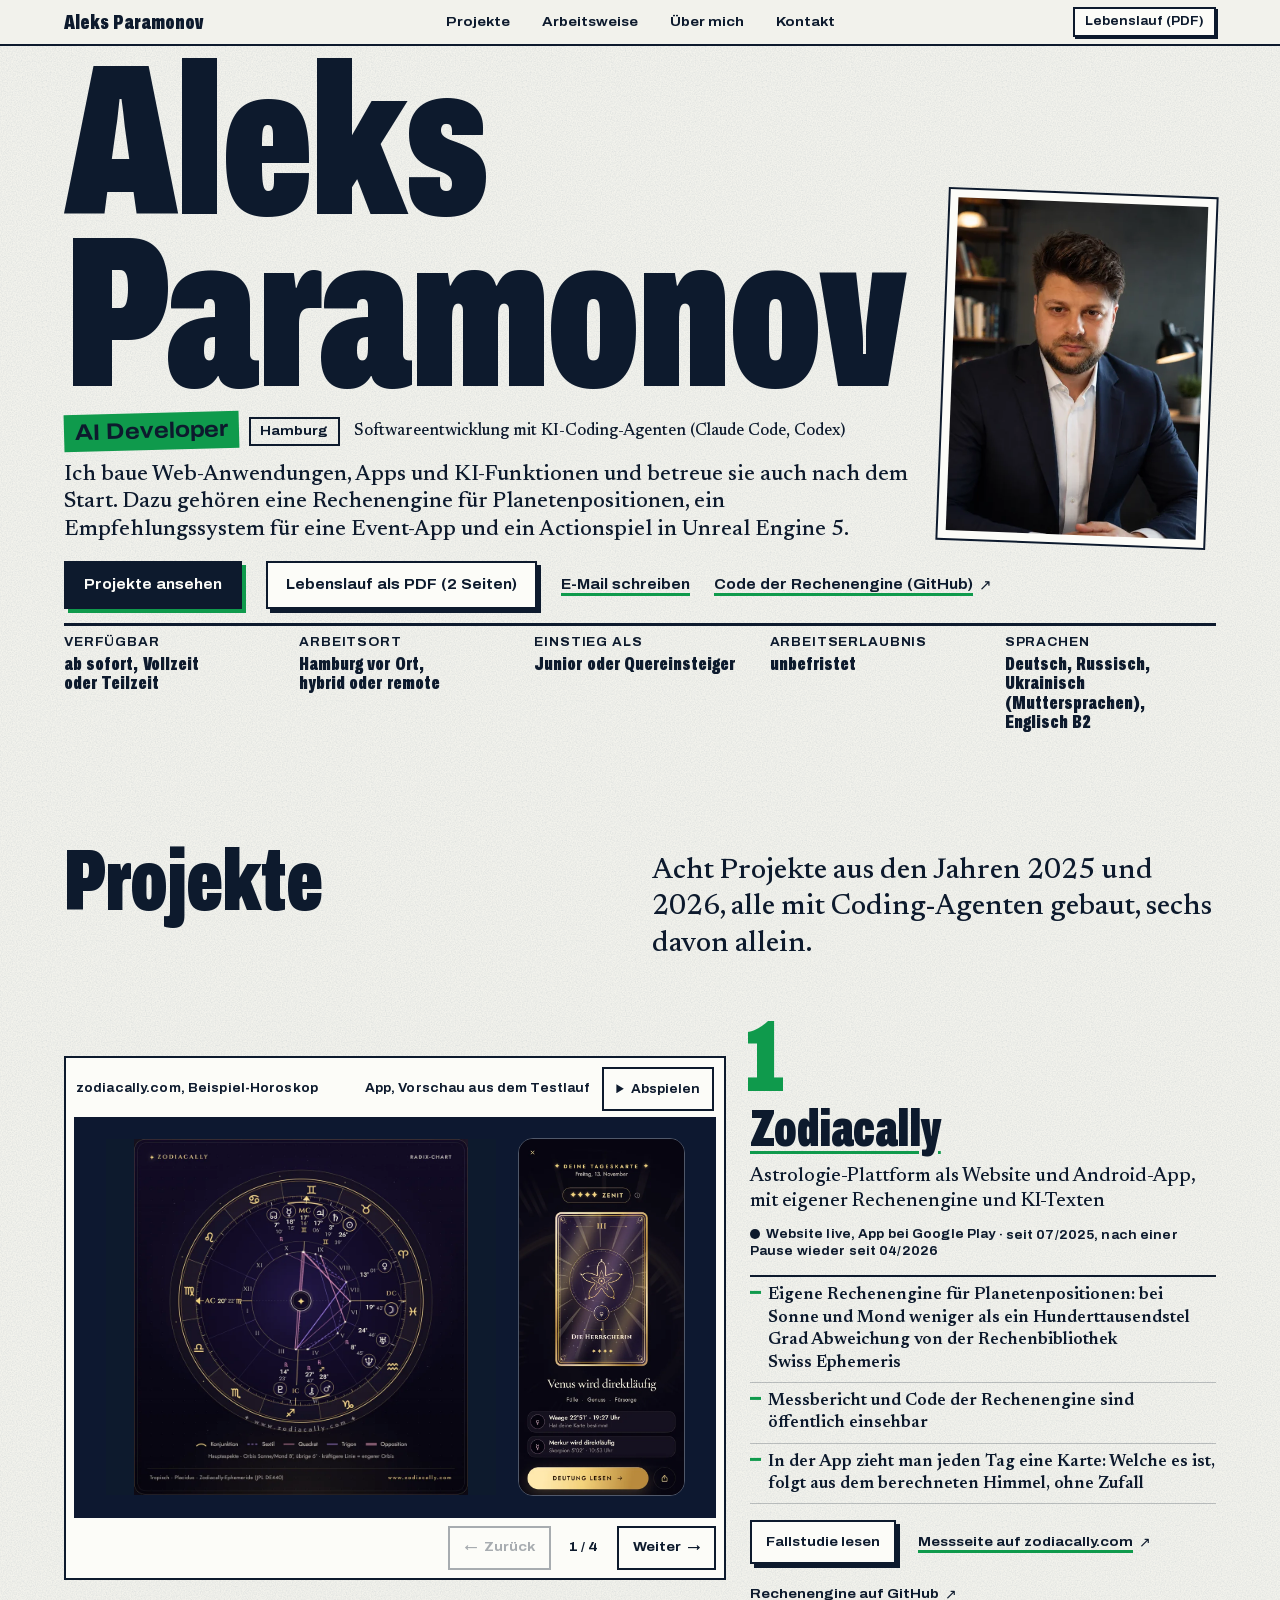
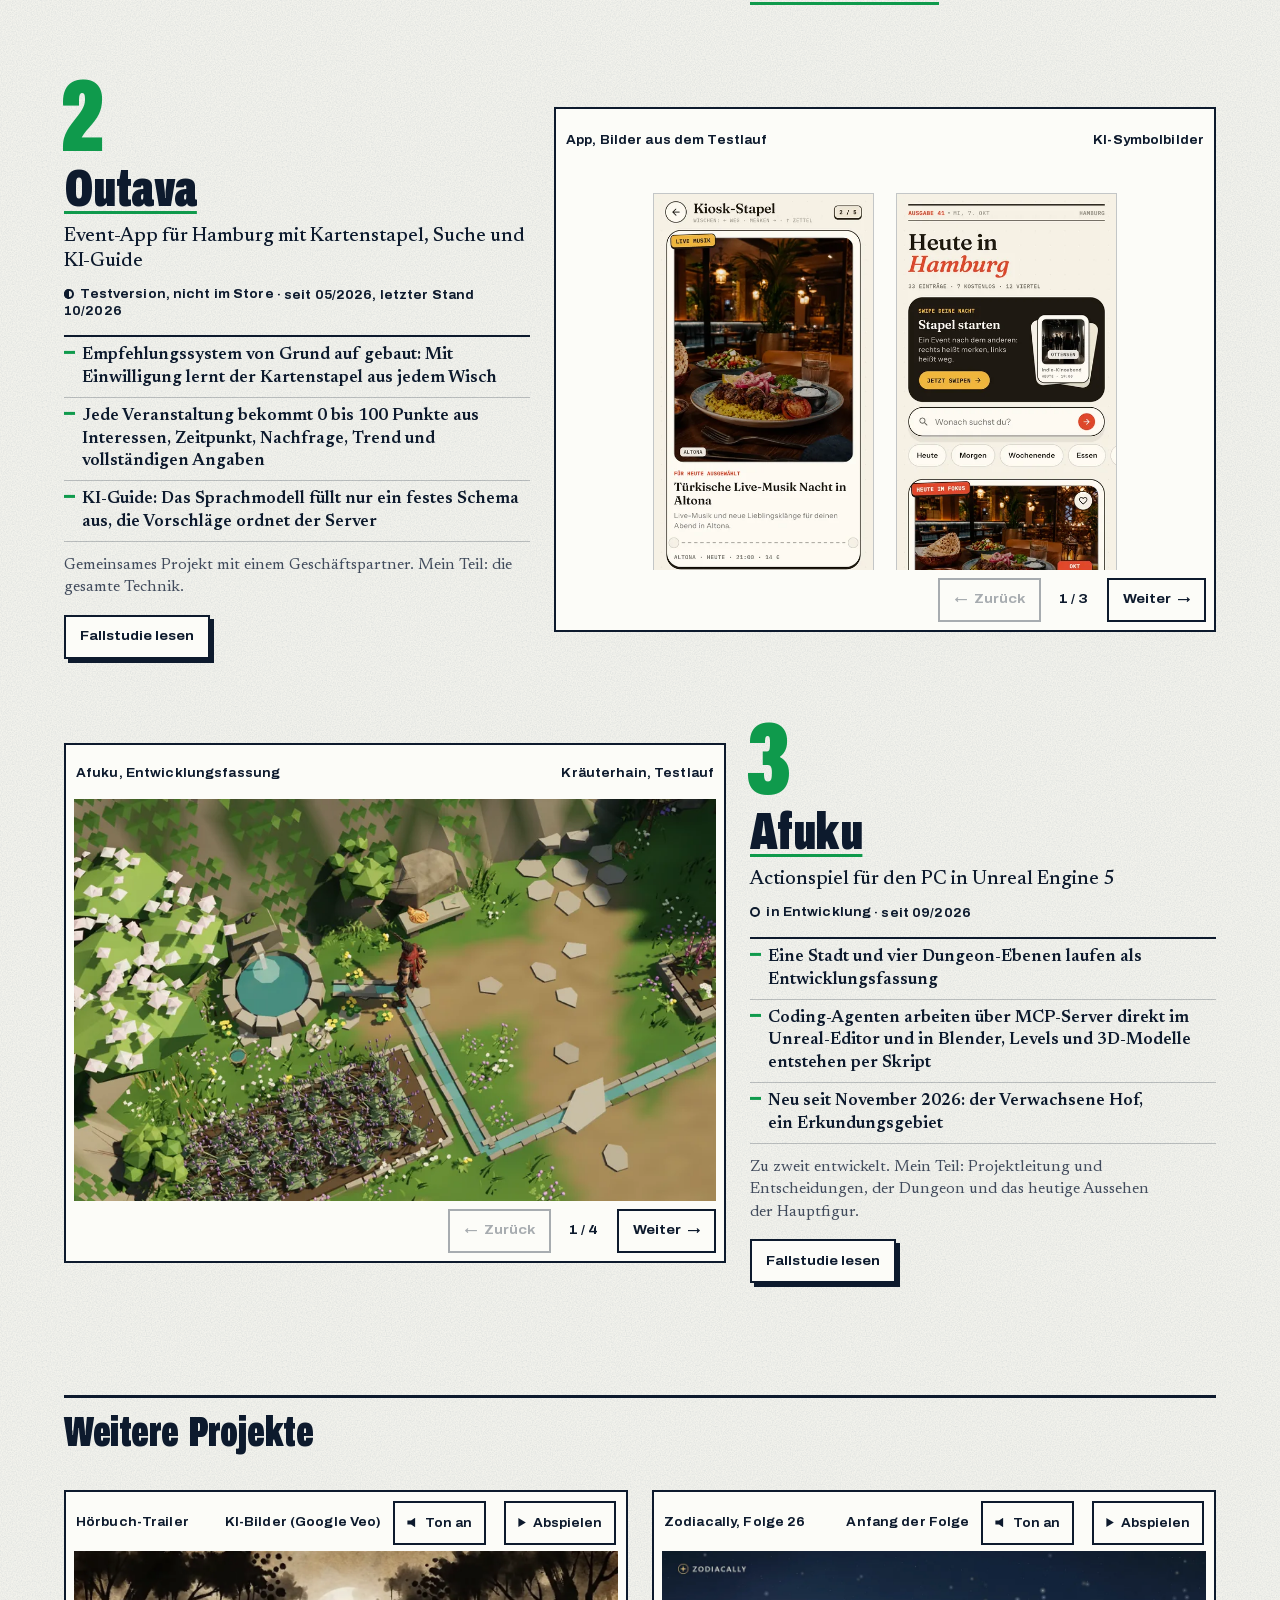
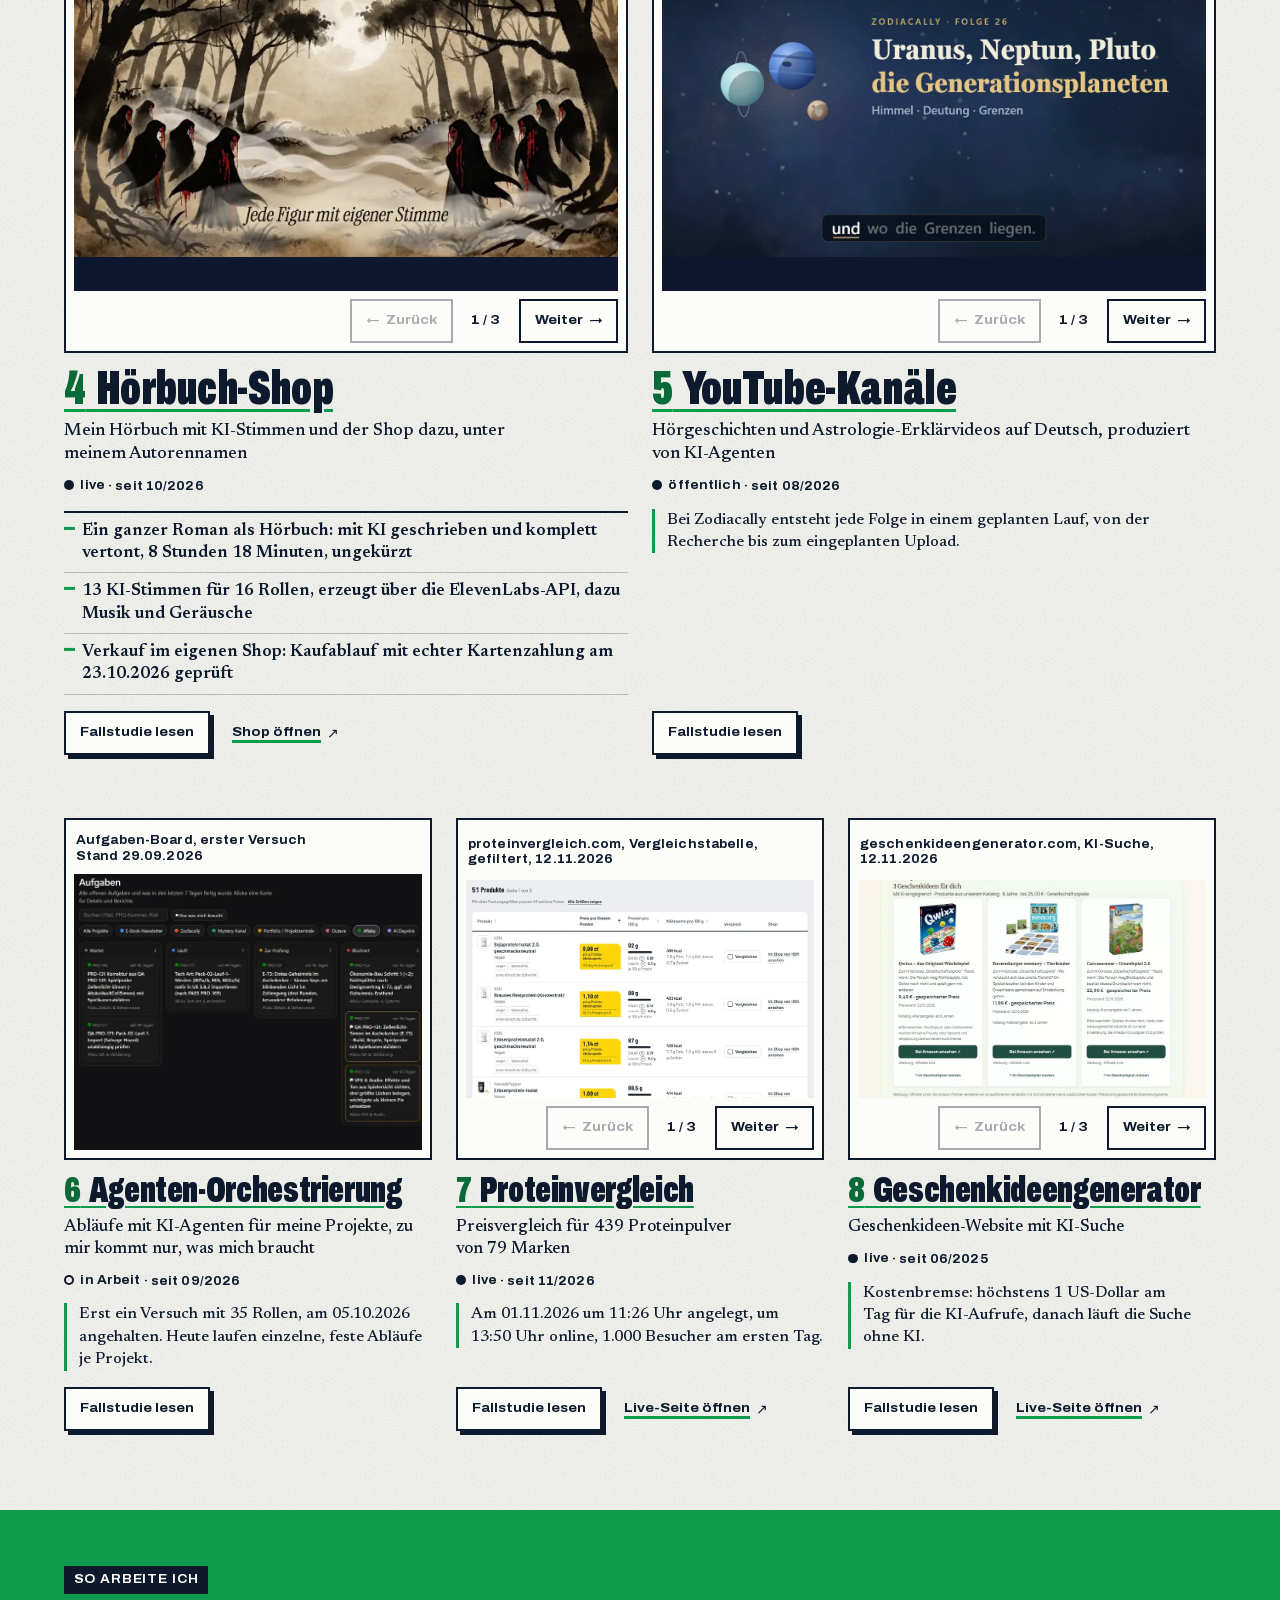
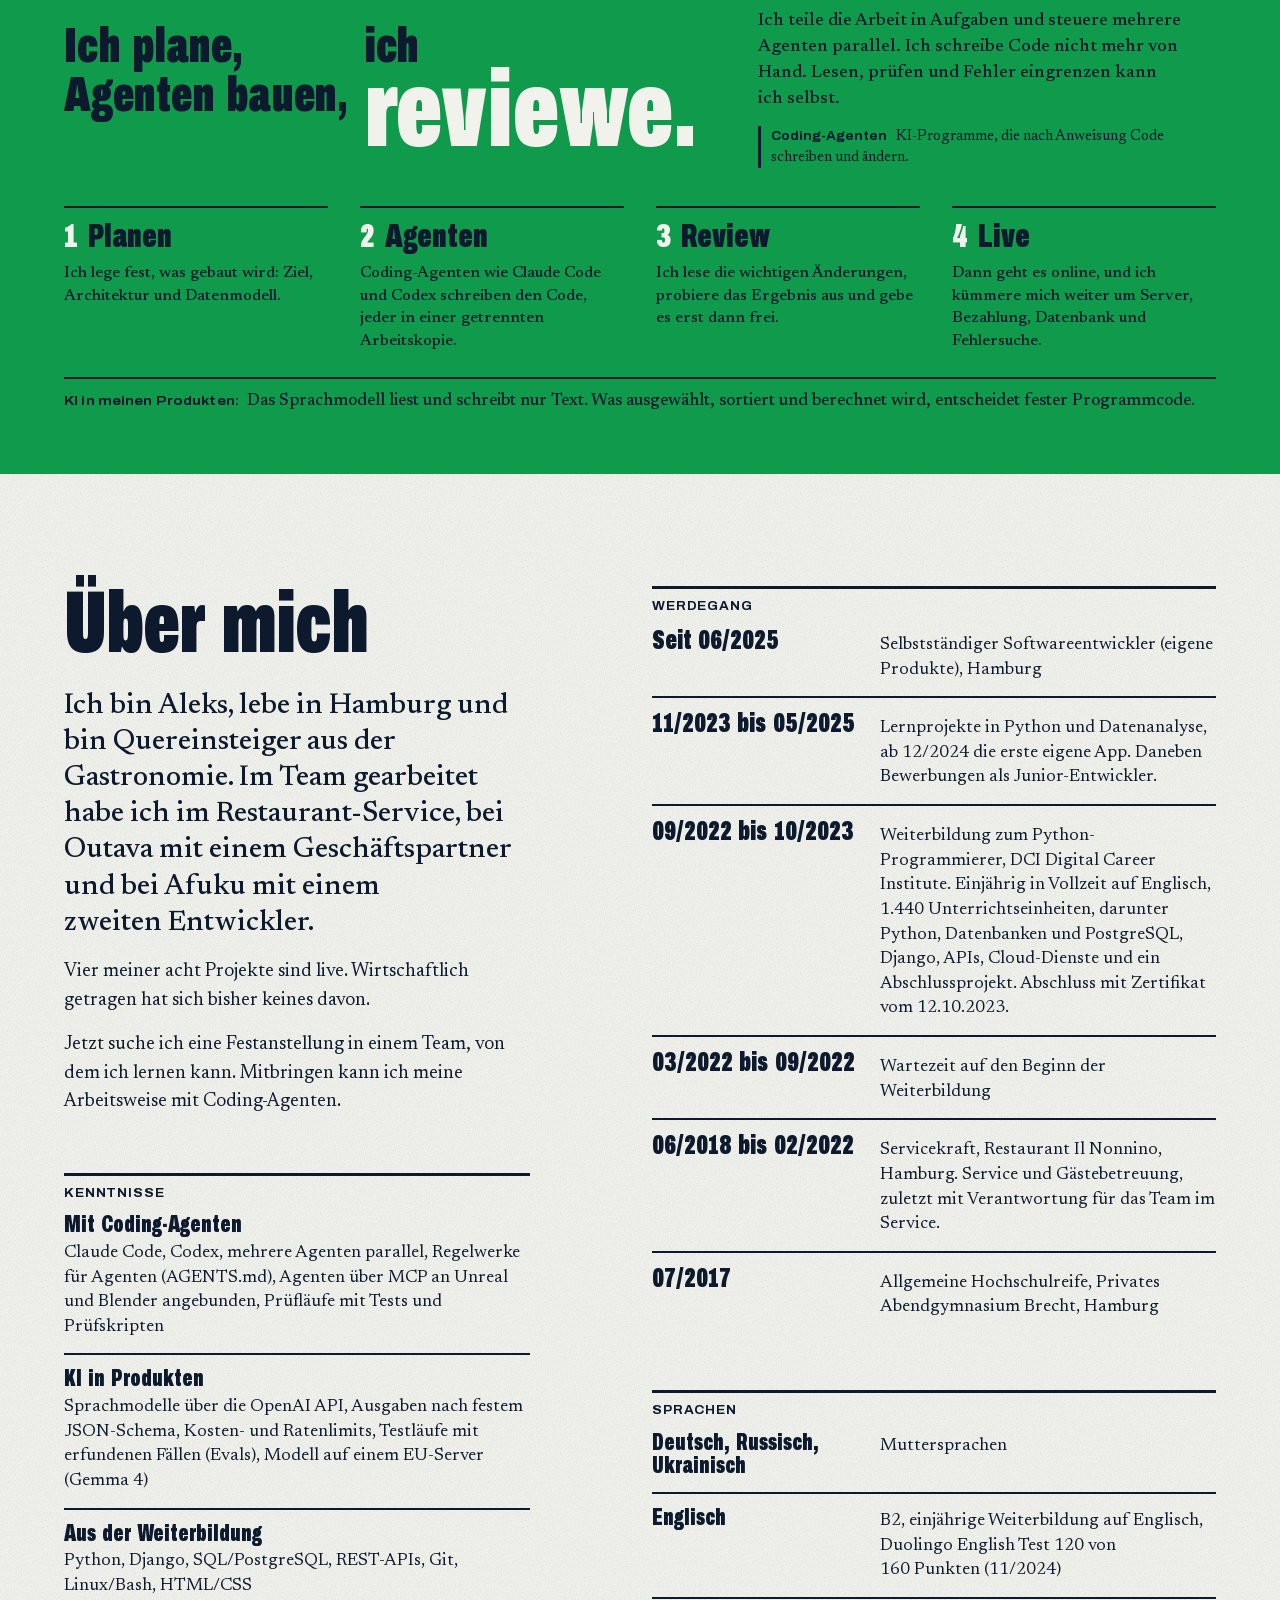
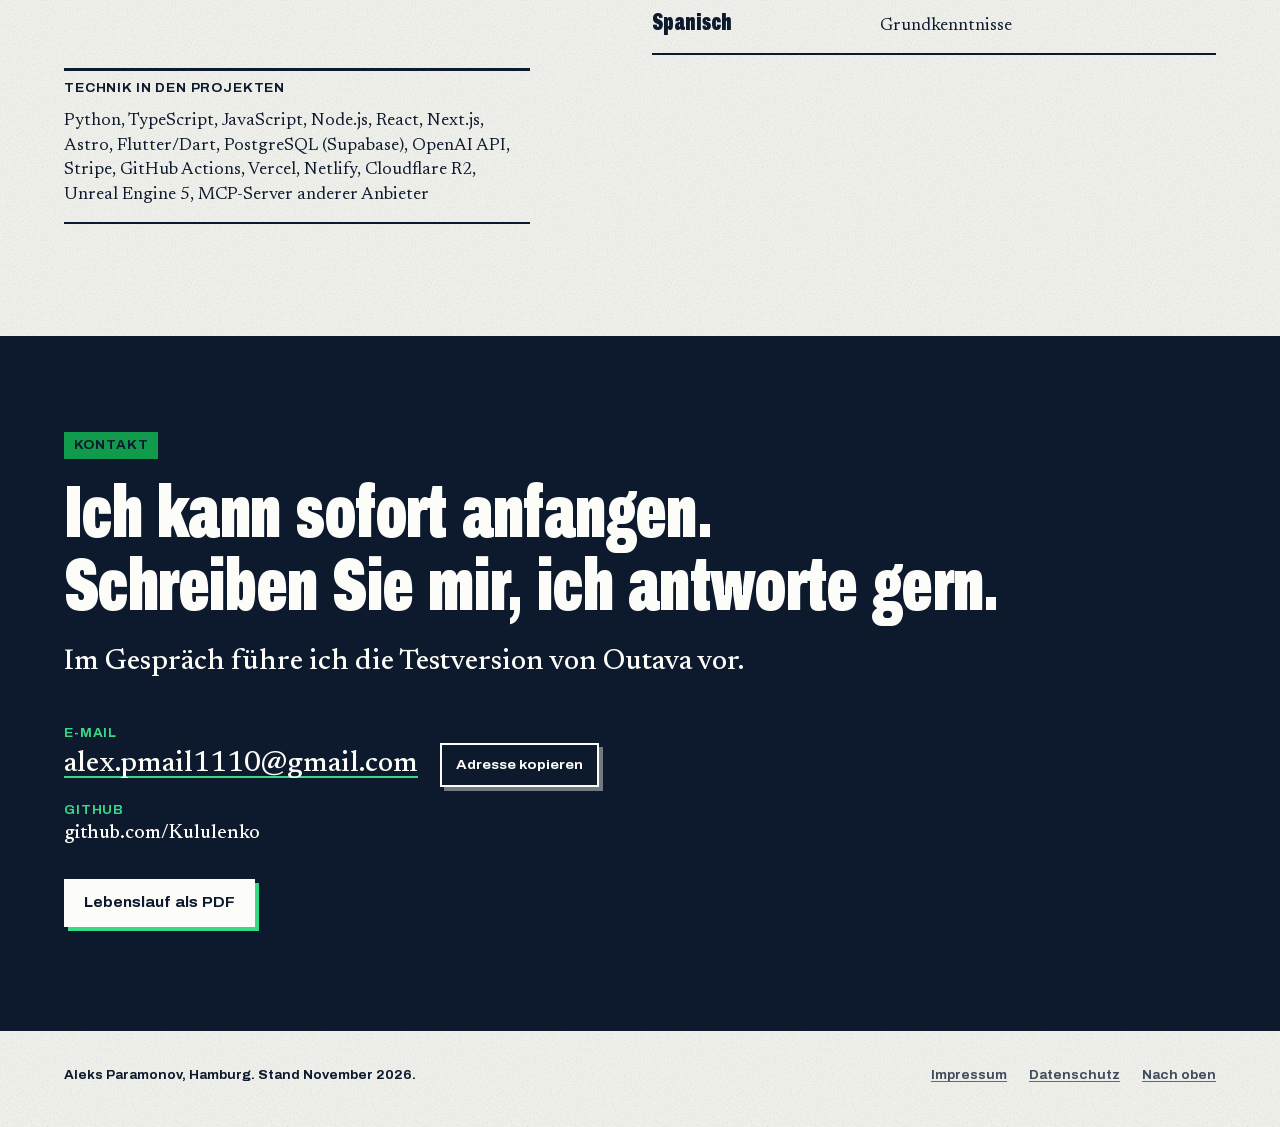
==== commit 1051e6be: "Seite aktualisiert" ====
--- a/index.html
+++ b/index.html
@@ -193,6 +193,19 @@
 #projekte .galerie__flaeche > .clip > .clip__poster { aspect-ratio: auto; object-fit: contain; }
 #projekte .galerie__flaeche--frei > * { min-width: 0; min-height: 0; }
 #projekte .galerie__flaeche .karte__duo, #projekte .galerie__flaeche .karte__paar { height: 100%; aspect-ratio: auto; }
+#projekte .galerie__flaeche--probe { background: #1c1712; align-items: center; }
+#projekte .galerie__bild--da .galerie__flaeche--probe,
+html:not(.js) #projekte .galerie__flaeche--probe { background: #1c1712 url(assets/projekte/hoerbuch-900.webp) center / cover; }
+#projekte .galerie__flaeche--probe > .hoerprobe { margin: 0 6%; padding: 12px 14px 14px; gap: 6px; }
+#projekte .galerie__flaeche--probe .hoerprobe__titel { font-size: 1.35rem; }
+#projekte .galerie__flaeche--probe .hoerprobe__text { font-size: .95rem; }
+#projekte .galerie__bild > .abzug__kopf > .clip__ton { margin: 0 6px 0 auto; }
+#projekte .galerie__bild > .abzug__kopf > span + span ~ .clip__ton { margin-left: 0; }
+#projekte .galerie__bild > .abzug__kopf > .clip__ton + .clip__knopf { margin-left: 0; }
+@media (max-width: 1023.98px) {
+  #projekte .galerie__bild > .abzug__kopf:has(+ .galerie__flaeche video[data-ton]) { flex-wrap: wrap; align-content: space-between; row-gap: 6px; min-height: 96px; padding-bottom: 6px; }
+  #projekte .galerie__bild > .abzug__kopf:has(+ .galerie__flaeche video[data-ton]) > span { flex: 1 1 40%; overflow-wrap: normal; }
+}
 html.js #projekte .galerie__bild:not(:first-child):not(.galerie__bild--da) .galerie__flaeche > * { display: none; }
 #projekte .galerie__leiste {
   display: flex; align-items: center; justify-content: flex-end; gap: 6px 12px; margin-top: 8px;
@@ -846,27 +859,25 @@
         <div class="abzug__flaeche">
           <div class="abzug__rahmen">
             <div class="galerie__band" tabindex="0" role="group" aria-label="3 Bilder zu Hörbuch-Shop, seitlich blättern">
-              <div class="galerie__bild" data-name="Hörbuch-Shop, Standbild">
-                <p class="abzug__kopf"><span>Hörbuch-Trailer, Standbild</span><span>KI-Bild (Google Veo)</span></p>
-                <div class="galerie__flaeche galerie__flaeche--dunkel">
-                  <a class="abzug__bild" href="hoerbuch.html" tabindex="-1" aria-hidden="true">
-                    <img src="assets/projekte/hoerbuch-900.webp"
-                         srcset="assets/projekte/hoerbuch-900.webp 900w, assets/projekte/hoerbuch.webp 1152w"
-                         sizes="(min-width: 700px) 44vw, 92vw"
-                         width="1152" height="720" loading="lazy" decoding="async"
-                         alt="Tuschzeichnung eines Waldes bei Vollmond. Links und rechts stehen Gestalten in dunklen Umhängen mit roten Spuren, dazwischen zieht Nebel.">
-                  </a>
-                </div>
-              </div>
               <div class="galerie__bild" data-name="Hörbuch-Shop, Trailer">
-                <p class="abzug__kopf"><span>Hörbuch-Trailer, ohne Ton</span><span>KI-Bilder (Google Veo)</span></p>
+                <p class="abzug__kopf"><span>Hörbuch-Trailer</span><span>KI-Bilder (Google Veo)</span></p>
                 <div class="galerie__flaeche galerie__flaeche--dunkel">
                   <div class="clip" style="--ar: 1280 / 720">
                     <img class="clip__poster" src="assets/hoerbuch/trailer-poster.webp" width="1280" height="720" loading="lazy" decoding="async" alt="">
-                    <video muted playsinline loop preload="none" width="1280" height="720" aria-label="Video im Stil einer Tuschzeichnung: eine Gestalt mit Kapuze und Messer, danach ein Wald bei Vollmond mit vielen Gestalten in Umhängen. Eingeblendet stehen die Zeilen „Holt, Mara.“ und „Jede Figur mit eigener Stimme“.">
-                      <source src="assets/hoerbuch/trailer-720.mp4" type="video/mp4">
+                    <video muted playsinline loop preload="none" width="1280" height="720" data-ton="assets/hoerbuch/trailer-ton-karte.mp4" aria-label="Der Hörbuch-Trailer im Stil einer Tuschzeichnung: Kerze und Feder, ein Wald mit roten Spuren, ein Buch mit Namenslisten, eine Gestalt mit Kapuze und Messer und Gestalten im Nebel. Eingeblendet stehen Zeilen wie „Sie fordern Blut“, „Das Hörbuch, ungekürzt, 8 Std. 18 Min.“, „13 Stimmen für 16 Rollen“ und „Mit Musik und Geräuschen“.">
+                      <source src="assets/hoerbuch/trailer-stumm-640.mp4" type="video/mp4">
                     </video>
-                    <noscript><a class="clip__knopf" href="assets/hoerbuch/trailer-720.mp4">Video öffnen</a></noscript>
+                    <noscript><a class="clip__knopf" href="assets/hoerbuch/trailer-ton-karte.mp4">Video öffnen</a></noscript>
+                  </div>
+                </div>
+              </div>
+              <div class="galerie__bild" data-name="Hörbuch-Shop, Kapitel 16">
+                <p class="abzug__kopf"><span>Hörprobe aus dem Hörbuch</span><span>KI-Stimmen (ElevenLabs)</span></p>
+                <div class="galerie__flaeche galerie__flaeche--probe">
+                  <div class="hoerprobe">
+                    <p class="hoerprobe__titel">Kapitel 16&nbsp;anhören</p>
+                    <p class="hoerprobe__text">„Die erste Nacht“, das ganze Kapitel, 18&nbsp;Minuten.</p>
+                    <audio controls preload="none" src="assets/hoerbuch/kapitel-16.mp3" aria-label="Hörprobe: Kapitel 16 aus dem Hörbuch Die Lichtung, 18 Minuten"></audio>
                   </div>
                 </div>
               </div>
@@ -893,9 +904,13 @@
       </figure>
       <div class="karte__text">
         <h3 class="karte__titel" id="hoerbuch-karte"><a href="hoerbuch.html"><span class="karte__nr" aria-hidden="true">4</span> Hörbuch-Shop</a></h3>
-        <p class="karte__kurz">Online-Shop für mein Hörbuch mit KI-Stimmen, unter meinem Autorennamen</p>
+        <p class="karte__kurz">Mein Hörbuch mit KI-Stimmen und der Shop dazu, unter meinem Autorennamen</p>
         <p class="karte__stand"><span class="stand stand--live">live</span> <span>· seit 10/2026</span></p>
-        <p class="karte__kennzeile">Kaufablauf mit echter Kartenzahlung am 23.10.2026 geprüft.</p>
+        <ul class="karte__punkte">
+          <li>Ein ganzer Roman als Hörbuch: mit KI geschrieben und komplett vertont, 8&nbsp;Stunden 18&nbsp;Minuten, ungekürzt</li>
+          <li>13&nbsp;KI-Stimmen für 16&nbsp;Rollen, erzeugt über die ElevenLabs-API, dazu Musik und Geräusche</li>
+          <li>Verkauf im eigenen Shop: Kaufablauf mit echter Kartenzahlung am 23.10.2026 geprüft</li>
+        </ul>
         <p class="karte__knoepfe">
           <a class="knopf knopf--klein" href="hoerbuch.html">Fallstudie lesen<span class="unsichtbar">: Hörbuch-Shop</span></a>
           <a class="karte__link" href="https://alekskavalenko.de/hoerbuch" rel="noopener">Shop öffnen</a>
@@ -909,26 +924,26 @@
           <div class="abzug__rahmen">
             <div class="galerie__band" tabindex="0" role="group" aria-label="3 Bilder zu YouTube-Kanäle, seitlich blättern">
               <div class="galerie__bild" data-name="YouTube, Zodiacally Folge 26">
-                <p class="abzug__kopf"><span>Zodiacally, Folge 26</span><span>Standbild</span></p>
+                <p class="abzug__kopf"><span>Zodiacally, Folge 26</span><span>Anfang der Folge</span></p>
                 <div class="galerie__flaeche galerie__flaeche--dunkel">
-                  <a class="abzug__bild" href="youtube.html" tabindex="-1" aria-hidden="true">
-                    <img src="assets/projekte/youtube-900.webp"
-                         srcset="assets/projekte/youtube-900.webp 900w, assets/projekte/youtube.webp 1440w"
-                         sizes="(min-width: 700px) 44vw, 92vw"
-                         width="1440" height="900" loading="lazy" decoding="async"
-                         alt="Titelbild eines Erklärvideos auf dunkelblauem Sternenhimmel: links drei Planeten, daneben die Schrift „Uranus, Neptun, Pluto, die Generationsplaneten“. Unten steht ein Untertitel.">
-                  </a>
+                  <div class="clip" style="--ar: 1280 / 720">
+                    <img class="clip__poster" src="assets/youtube/folge26-poster.webp" width="1280" height="720" loading="lazy" decoding="async" alt="">
+                    <video muted playsinline loop preload="none" width="1280" height="720" data-ton="assets/youtube/folge26-ton.mp4" aria-label="Video: der Anfang eines Erklärvideos auf dunkelblauem Sternenhimmel. Ein Tierkreis mit den Jahren 1984 und 1995, drei Planeten und der Titel „Uranus, Neptun, Pluto, die Generationsplaneten“. Unten laufen Untertitel mit.">
+                      <source src="assets/youtube/folge26-stumm-640.mp4" type="video/mp4">
+                    </video>
+                    <noscript><a class="clip__knopf" href="assets/youtube/folge26-ton.mp4">Video öffnen</a></noscript>
+                  </div>
                 </div>
               </div>
               <div class="galerie__bild" data-name="YouTube, Hörgeschichte">
-                <p class="abzug__kopf"><span>YouTube, Hörgeschichte, ohne Ton</span><span>KI-Bild</span></p>
+                <p class="abzug__kopf"><span>YouTube, Hörgeschichte</span><span>KI-Bild</span></p>
                 <div class="galerie__flaeche galerie__flaeche--dunkel">
                   <div class="clip" style="--ar: 1280 / 720">
                     <img class="clip__poster" src="assets/youtube/hoergeschichte-poster.webp" width="1280" height="720" loading="lazy" decoding="async" alt="">
-                    <video muted playsinline loop preload="none" width="1280" height="720" aria-label="Video: zwei Zelte nachts im Wald, dazwischen weiße Balken, die sich zur Stimme bewegen. Oben rechts steht Horror-Hörbuch.">
+                    <video muted playsinline loop preload="none" width="1280" height="720" data-ton="assets/youtube/hoergeschichte-ton.mp4" aria-label="Video: zwei Zelte nachts im Wald, dazwischen weiße Balken, die sich zur Stimme bewegen. Oben rechts steht Horror-Hörbuch.">
                       <source src="assets/youtube/hoergeschichte-720.mp4" type="video/mp4">
                     </video>
-                    <noscript><a class="clip__knopf" href="assets/youtube/hoergeschichte-720.mp4">Video öffnen</a></noscript>
+                    <noscript><a class="clip__knopf" href="assets/youtube/hoergeschichte-ton.mp4">Video öffnen</a></noscript>
                   </div>
                 </div>
               </div>
--- a/css/werkbuch.css
+++ b/css/werkbuch.css
@@ -630,6 +630,43 @@
   left: auto; right: calc(4px - var(--passepartout)); bottom: calc(100% + 4px);
   padding: 0 12px; box-shadow: none; font-size: var(--t-etikett);
 }
+/* Knopf "Ton an" / "Ton aus" (seit 24.11.2026): steht links neben "Abspielen", gleich gebaut, mit Lautsprecher.
+   Gedrueckt (Ton laeuft) ist er gruen. */
+.clip__ton {
+  display: inline-flex; align-items: center; gap: .55em; flex: none;
+  min-width: 44px; min-height: 44px; padding: 0 12px;
+  background: var(--zettel); color: var(--tinte); border: 2px solid var(--tinte);
+  font-family: var(--f-etikett); font-weight: 700; font-size: var(--t-etikett); line-height: 1; cursor: pointer;
+}
+.clip__ton::before {
+  content: ""; flex: none; width: .95em; height: .8em; background: currentColor;
+  clip-path: polygon(0 30%, 32% 30%, 68% 0, 68% 100%, 32% 70%, 0 70%);
+}
+.clip__ton[aria-pressed="true"] { background: var(--gruen); }
+@media (hover: hover) and (pointer: fine) { .clip__ton:hover { background: var(--gruen); } }
+.clip__ton:focus-visible { outline: 3px solid var(--tinte); outline-offset: 2px; }
+.abzug__kopf > .clip__ton { margin: calc(var(--passepartout) * -1 + 3px) 6px -2px auto; }
+.abzug__kopf > .clip__ton + .clip__knopf { margin-left: 0; }
+.abzug__kopf > span + span ~ .clip__ton { margin-left: 0; }
+
+/* Handy: Mit zwei Knoepfen wird die Zeile eng. Die Etiketten stehen dann oben, die Knoepfe darunter rechts. */
+@media (max-width: 699.98px) {
+  .abzug__kopf:has(> .clip__ton) { flex-wrap: wrap; row-gap: 6px; }
+  .abzug__kopf:has(> .clip__ton) > span { flex: 1 1 40%; overflow-wrap: normal; }
+}
+/* Ab 700 px bleiben Etikett und beide Knoepfe in einer Zeile: Das Etikett bricht um, die Zeile bleibt so hoch
+   wie mit einem Knopf. So stehen Rahmen nebeneinander weiter buendig (YouTube-Buehne). */
+@media (min-width: 700px) {
+  .abzug__kopf:has(> .clip__ton) { flex-wrap: nowrap; }
+  .abzug__kopf:has(> .clip__ton) > span { overflow-wrap: normal; }
+}
+
+/* Hoerprobe: ein Stueck zum Anhoeren mit den Bedienelementen des Browsers. Laedt erst beim Abspielen. */
+.hoerprobe { display: grid; gap: 10px; padding: 16px 18px 18px; background: var(--zettel); border: 2px solid var(--tinte); }
+.hoerprobe__titel { font-family: var(--f-plakat); font-weight: 900; font-size: 1.5rem; line-height: 1.05; }
+.hoerprobe__text { font-size: 1rem; line-height: 1.4; max-width: 38em; text-wrap: pretty; }
+.hoerprobe audio { width: 100%; min-height: 44px; }
+
 /* ein zweiter Hinweis in der Zeile (zum Beispiel "Wiedergabe") bleibt rechts, direkt vor dem Knopf */
 .abzug__kopf:has(> .clip__knopf) > span + span { margin-left: auto; }
 .abzug__kopf > span + span ~ .clip__knopf { margin-left: 0; }
